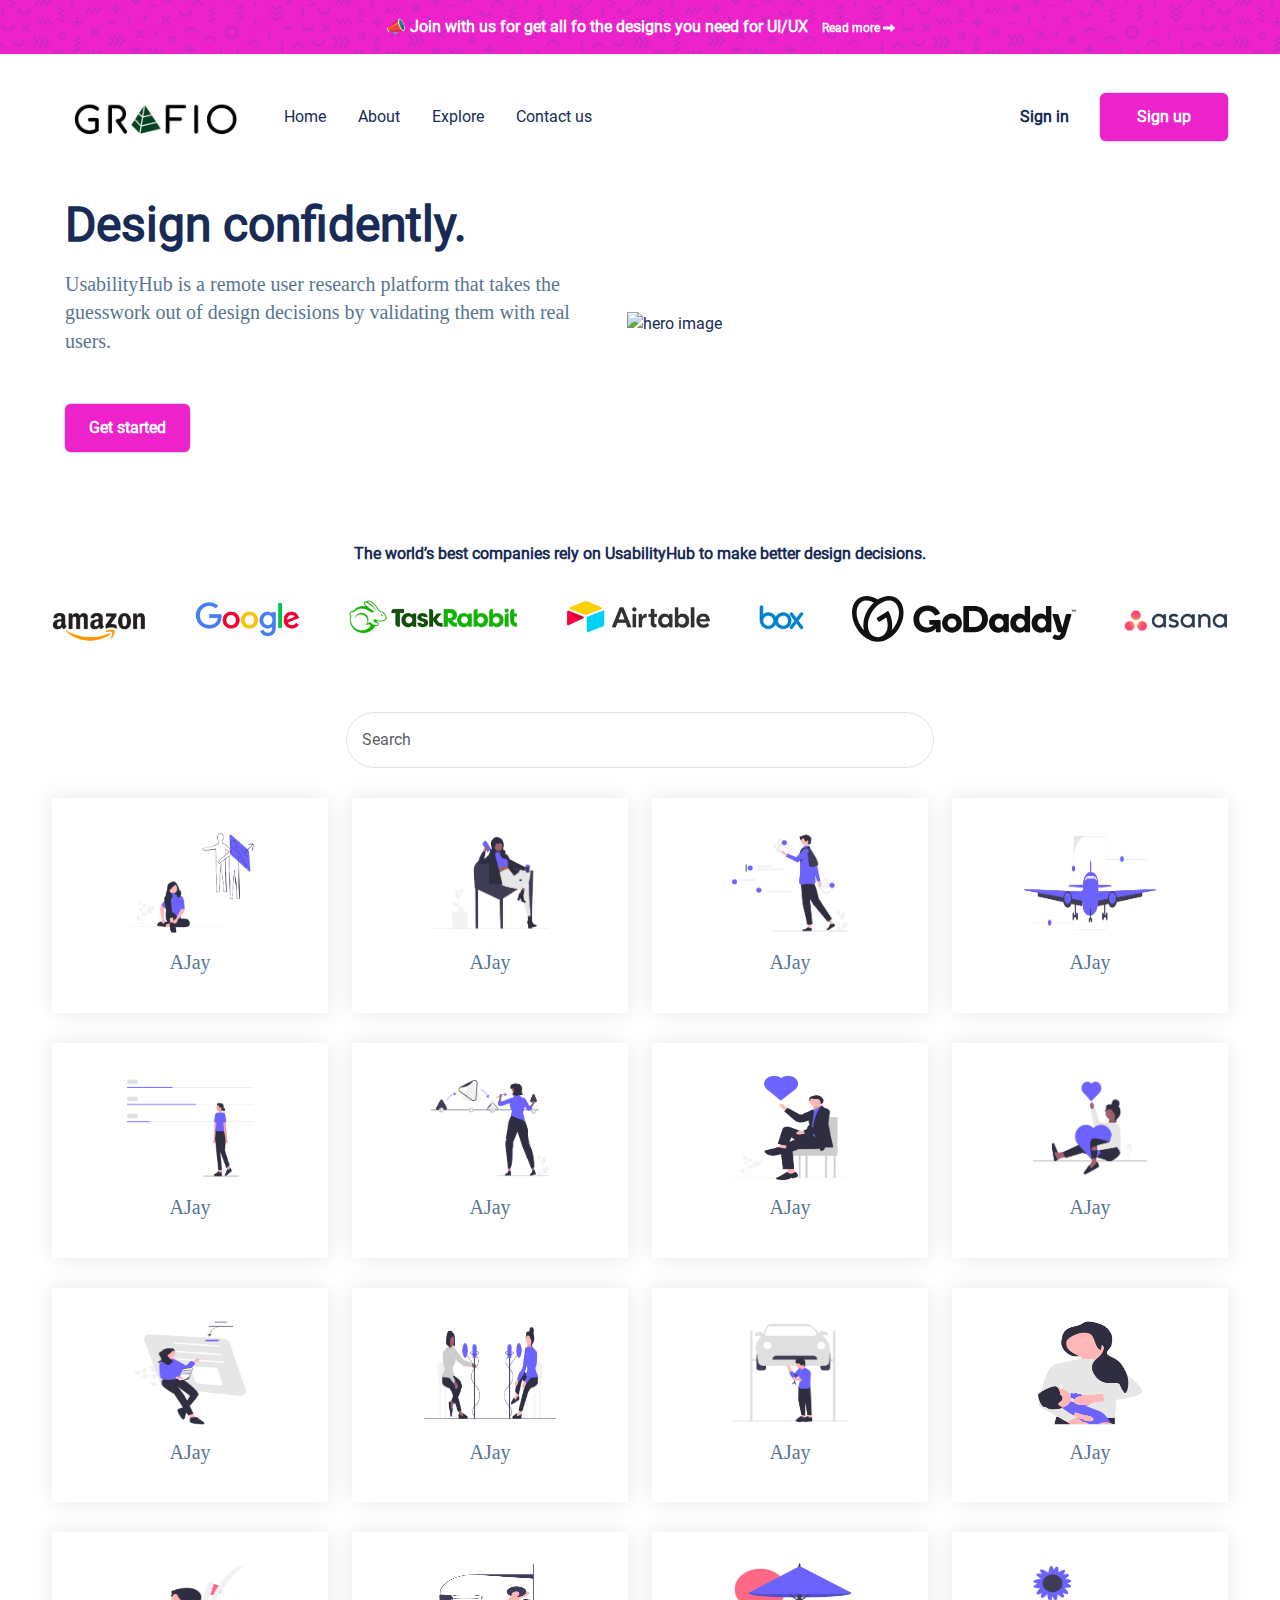
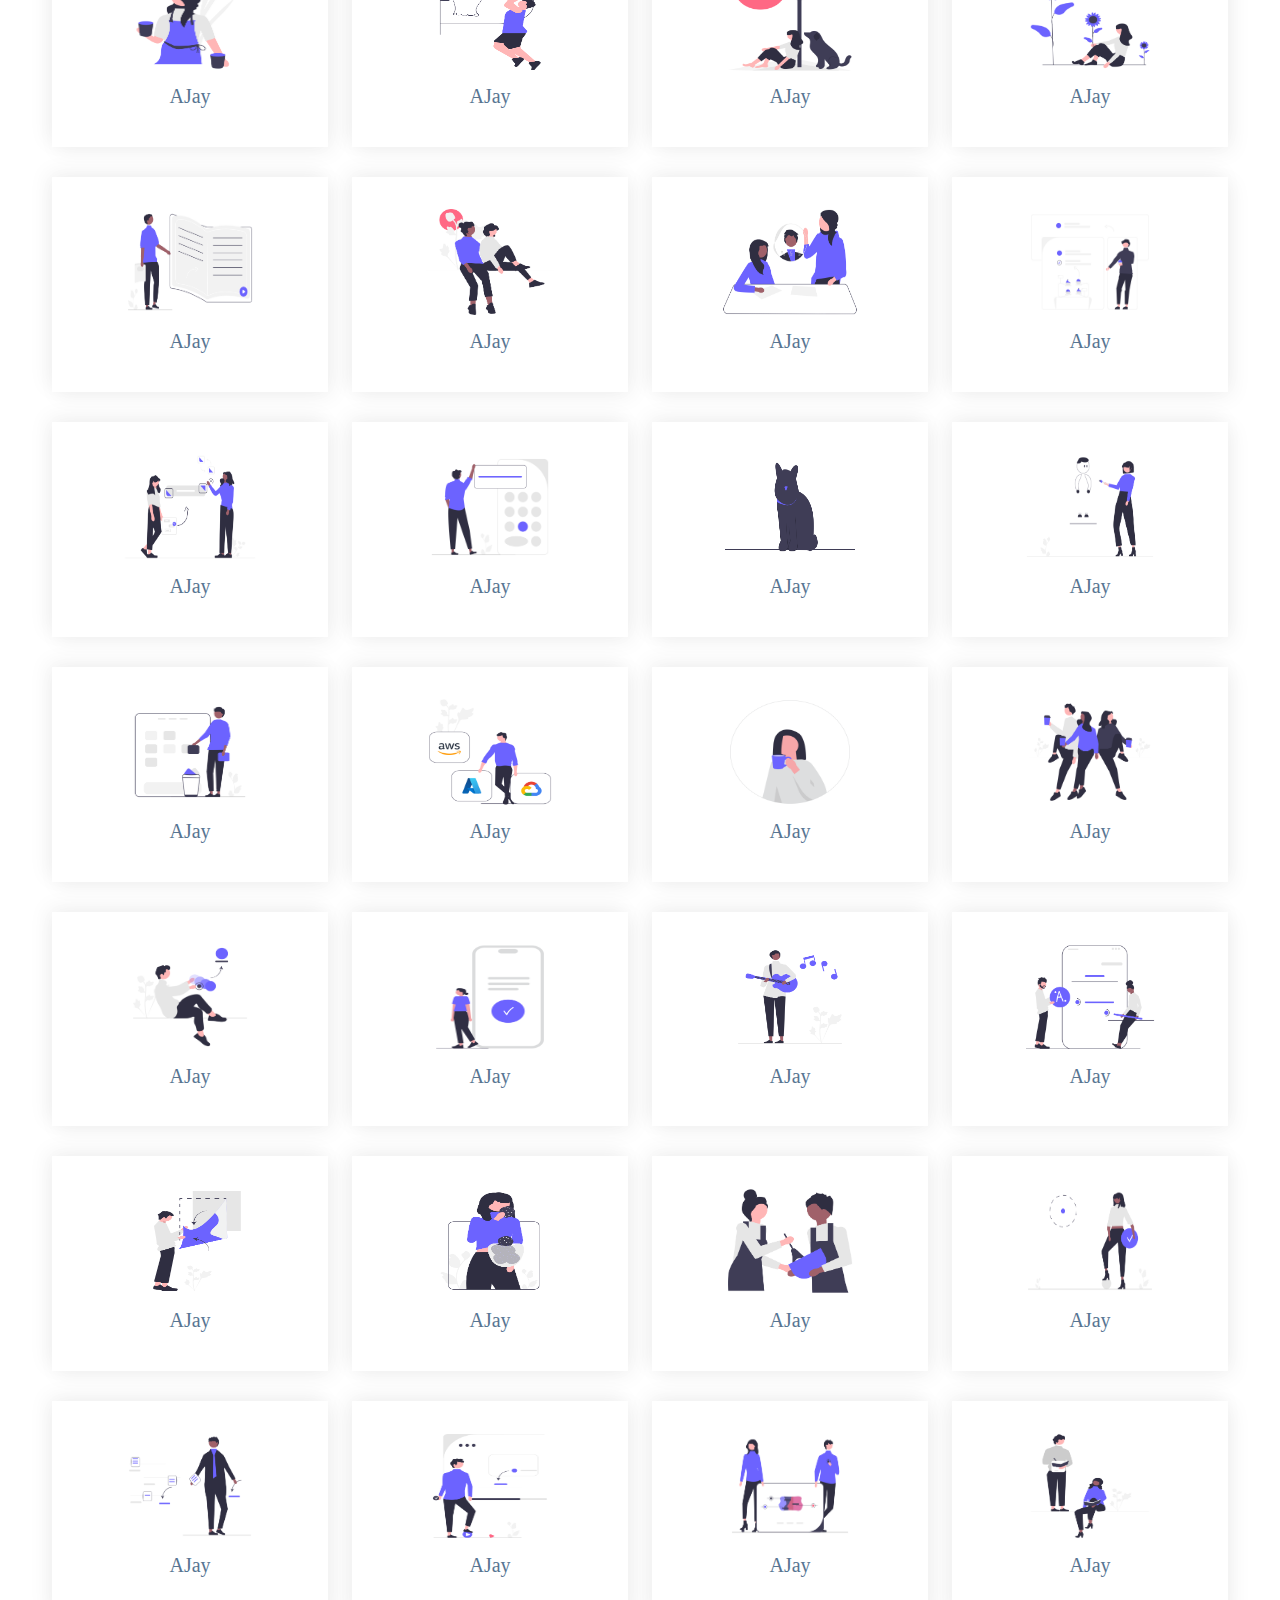
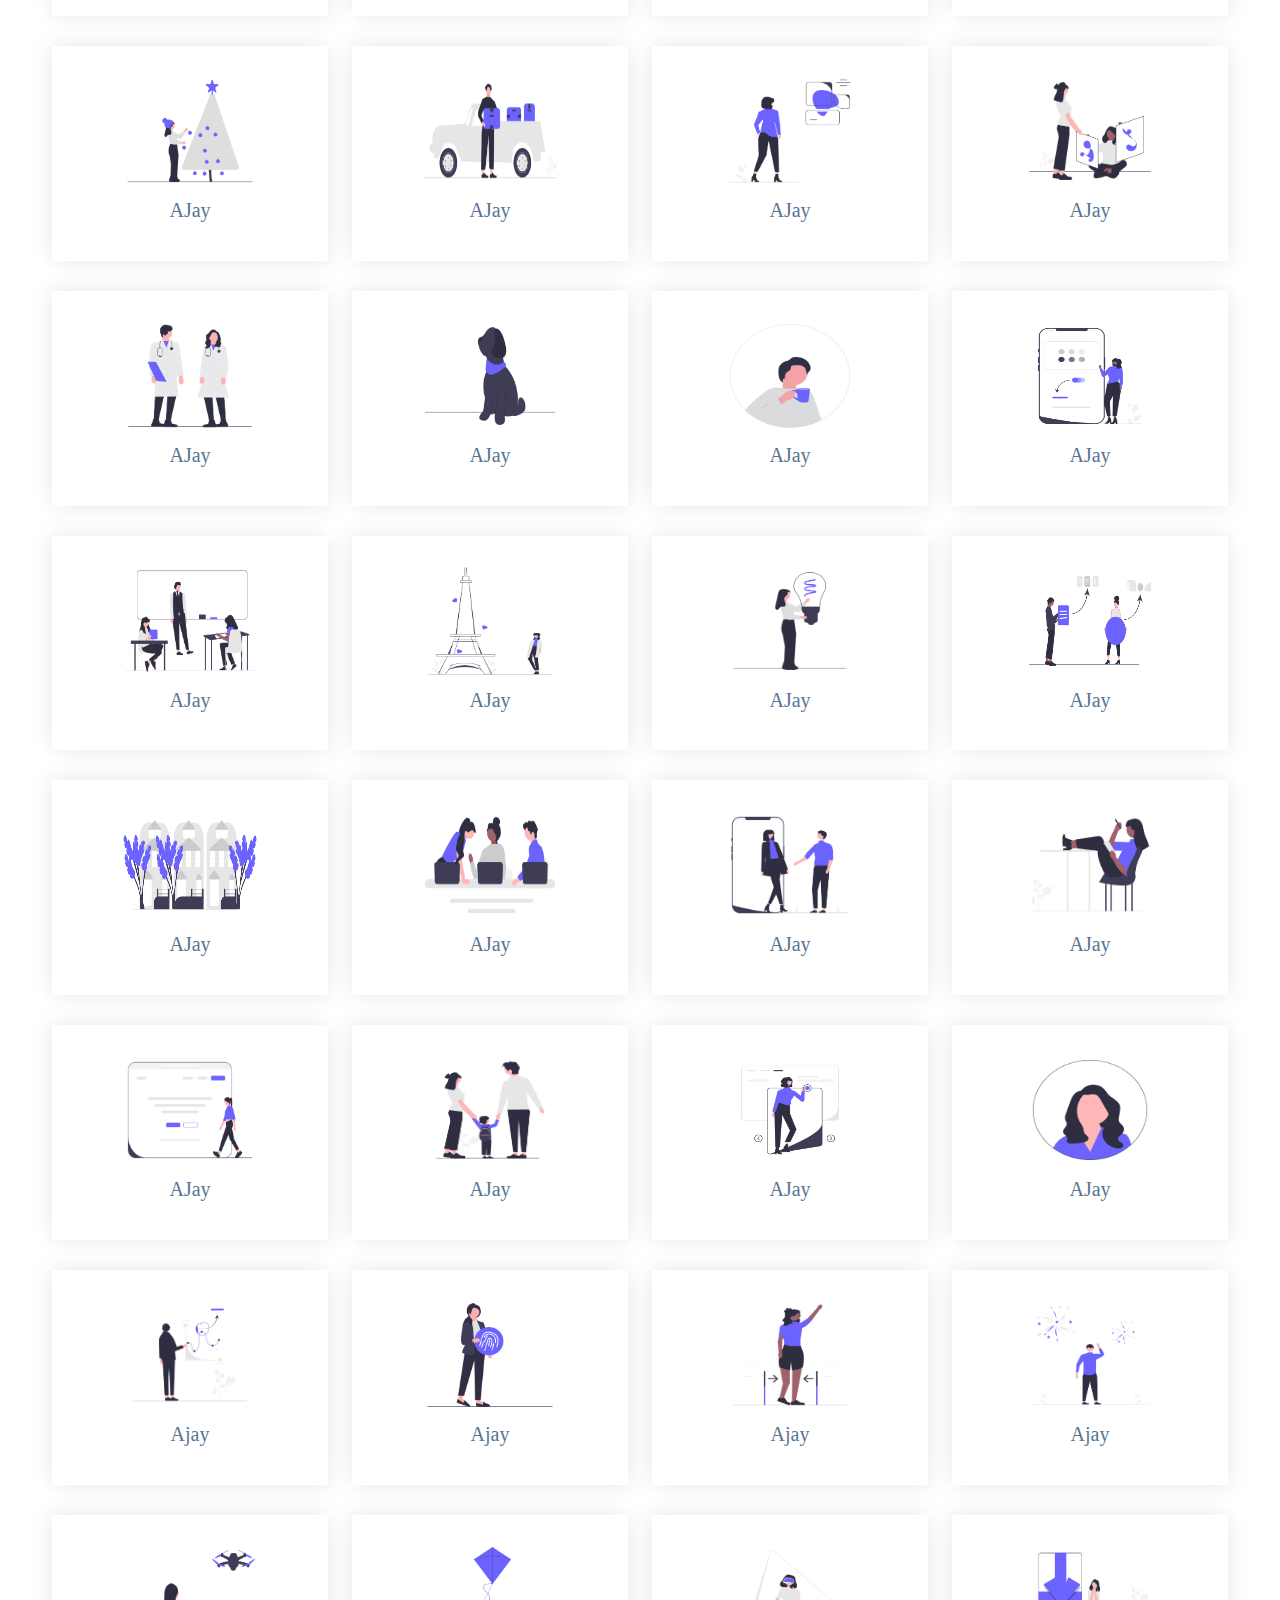
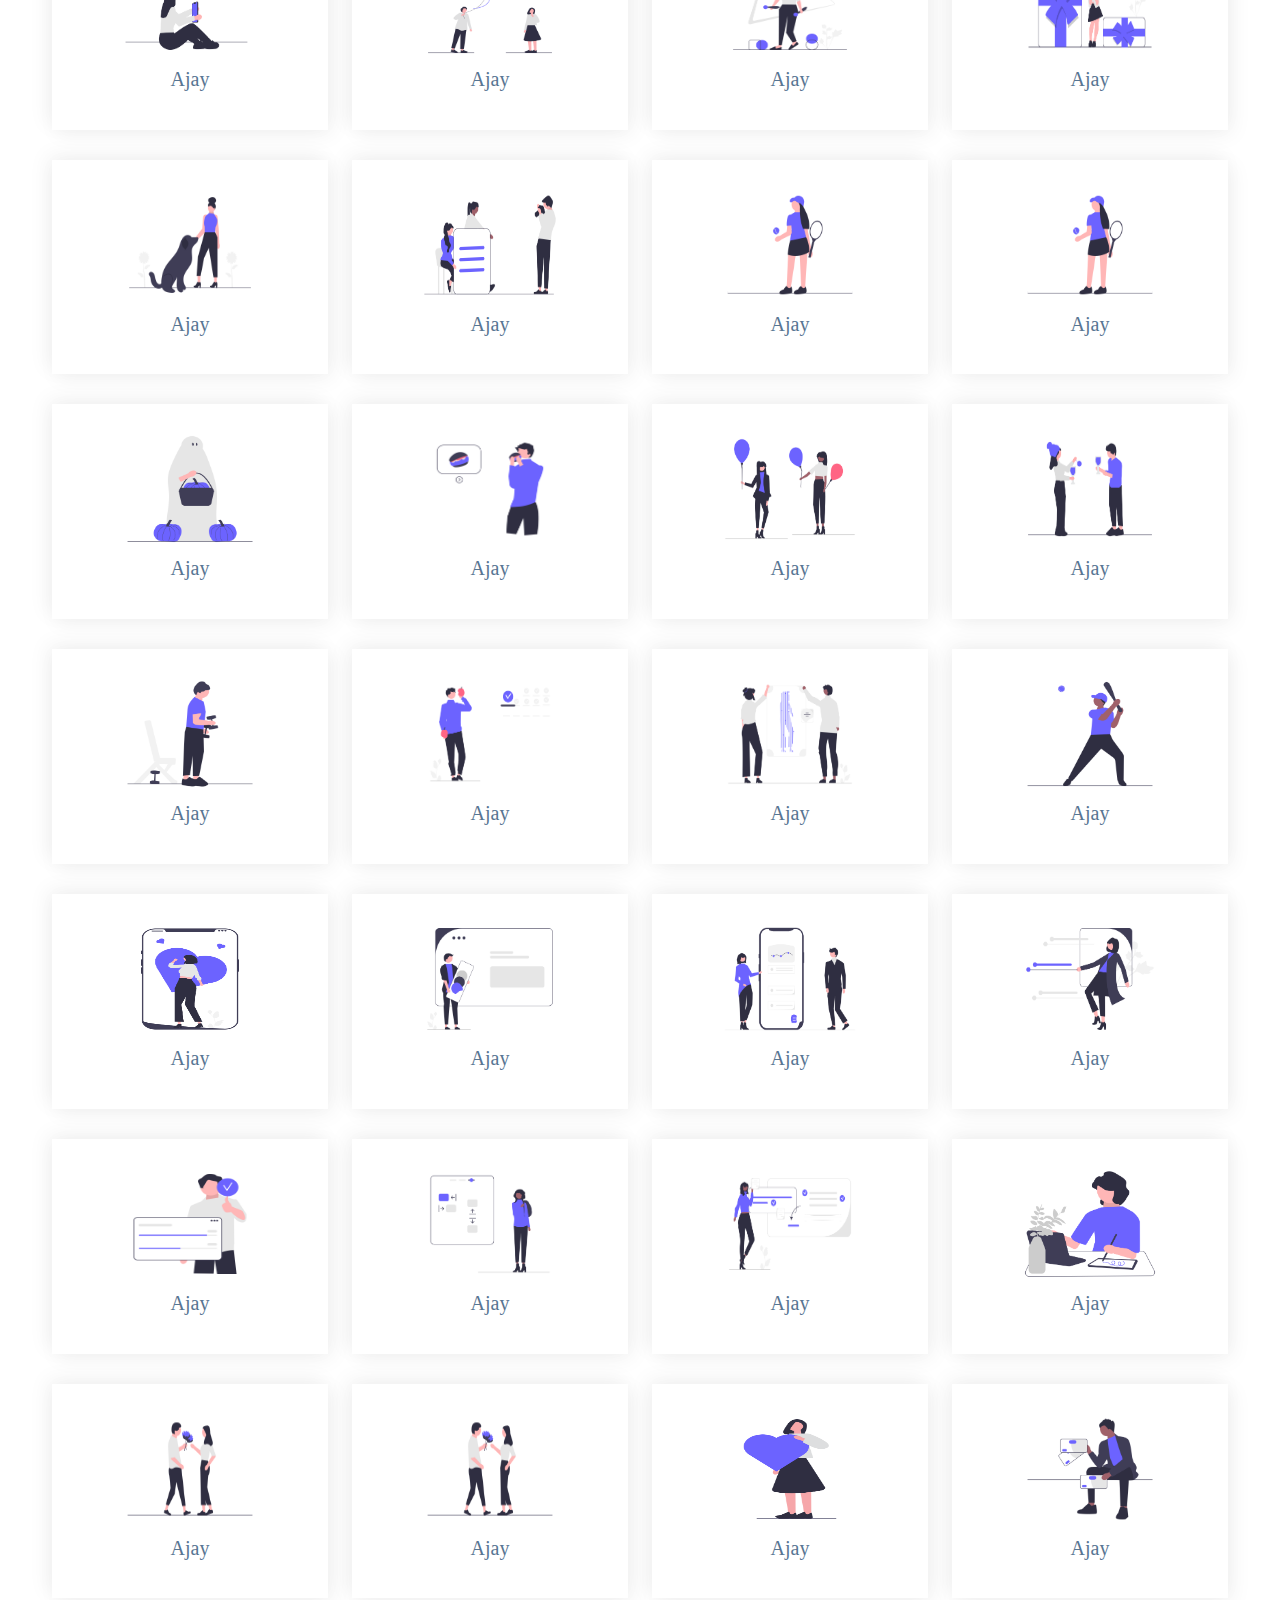
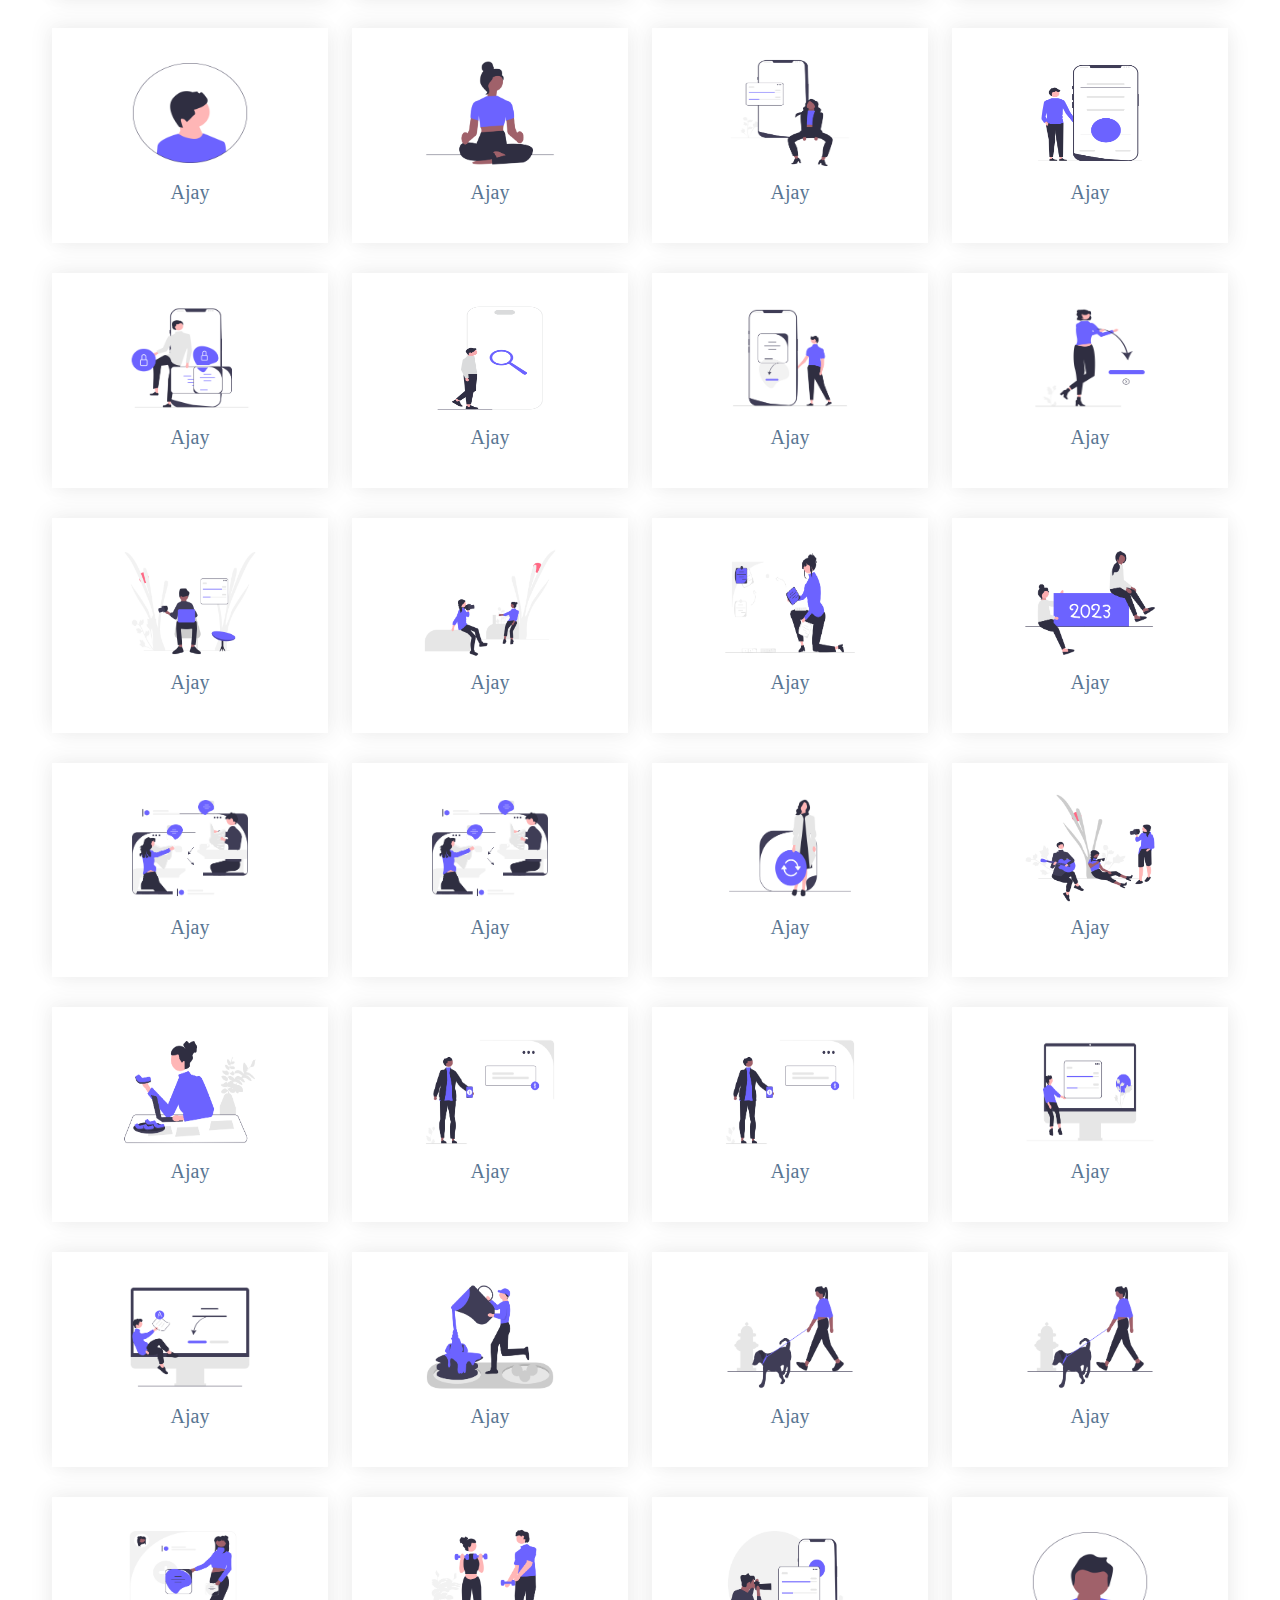
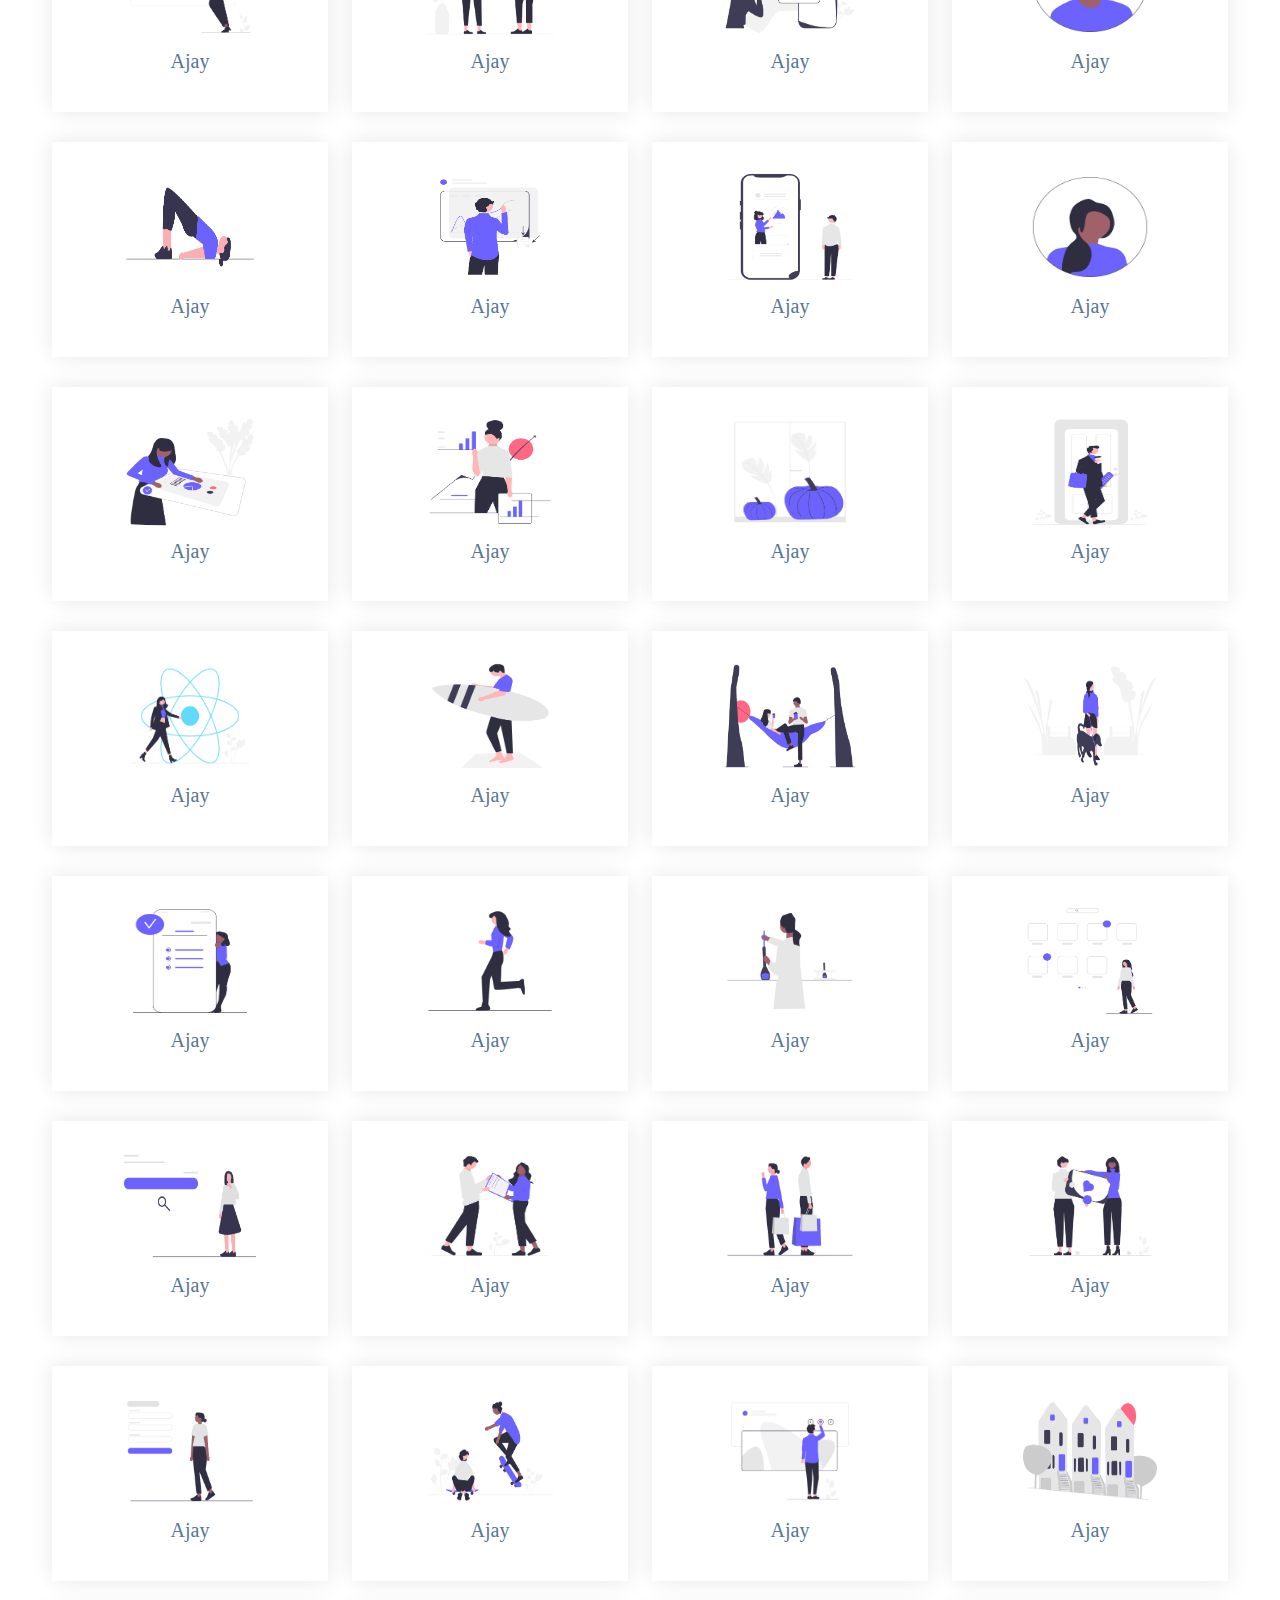
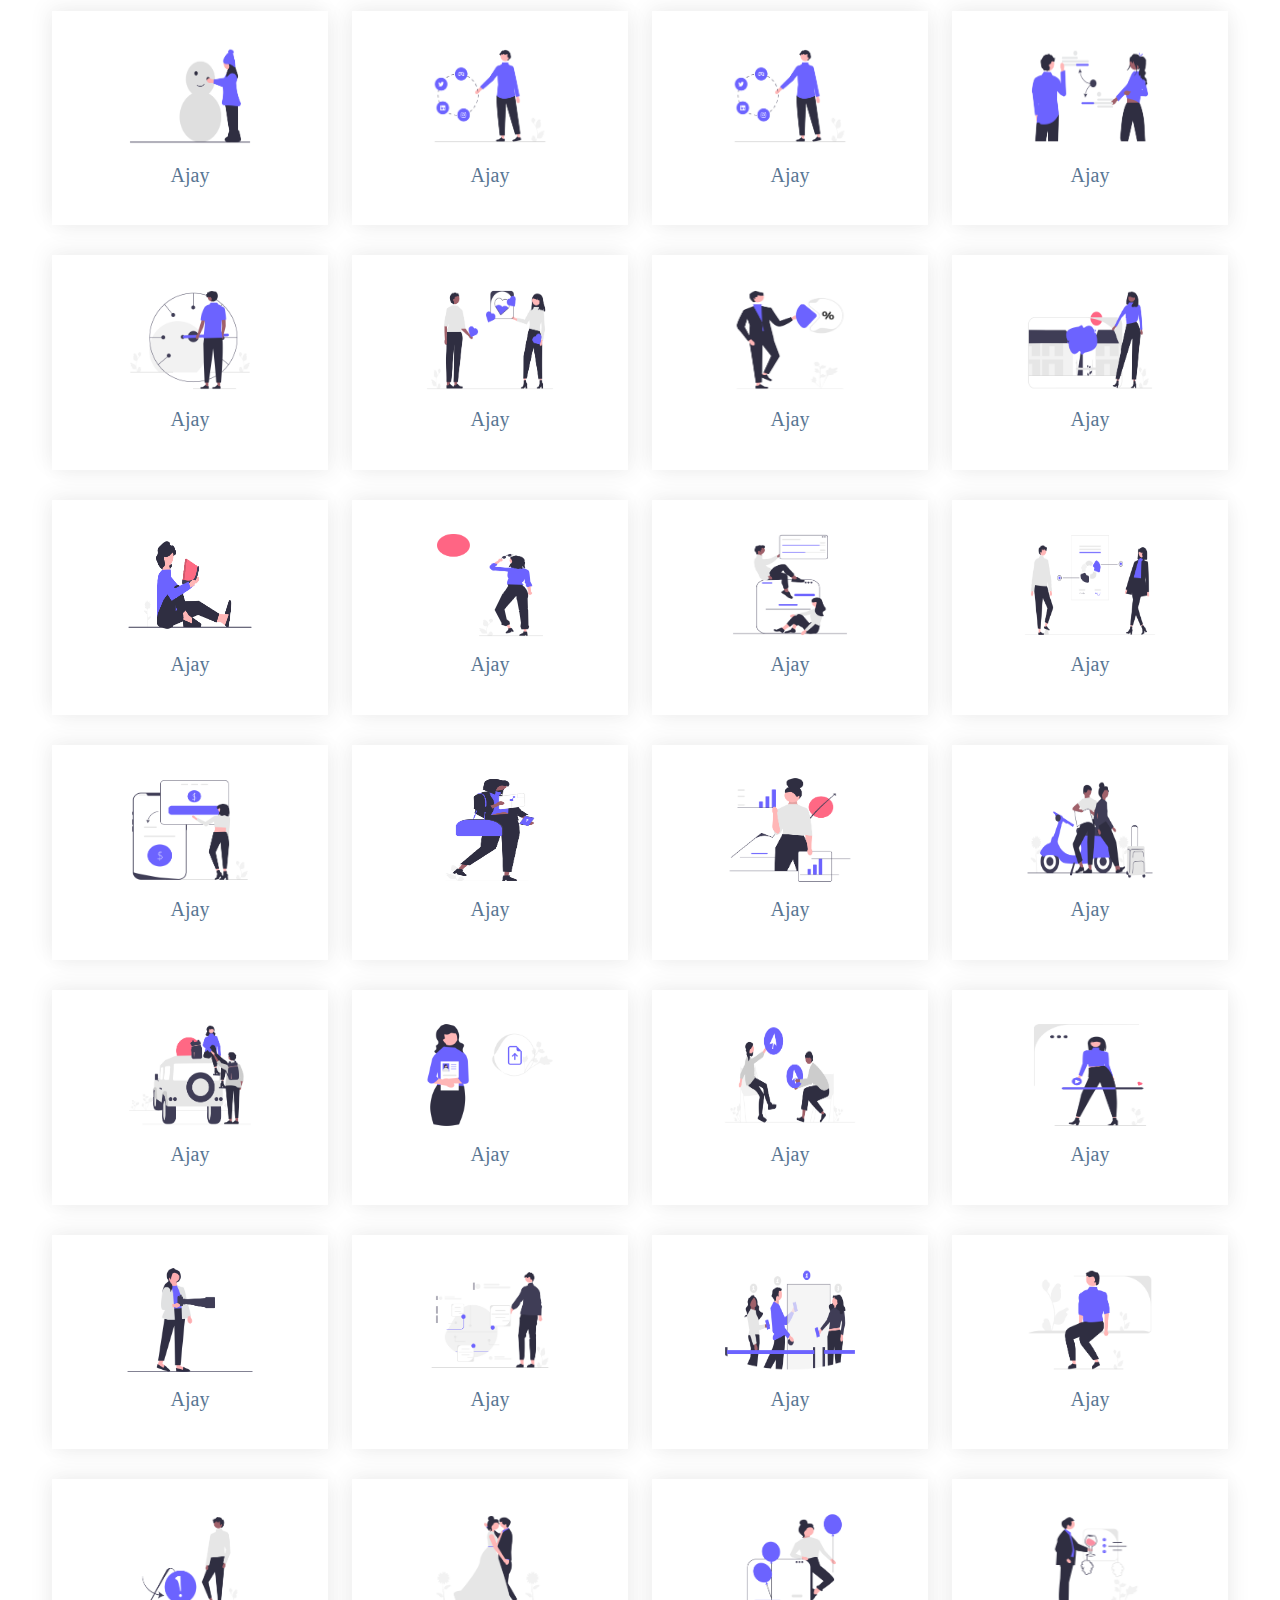
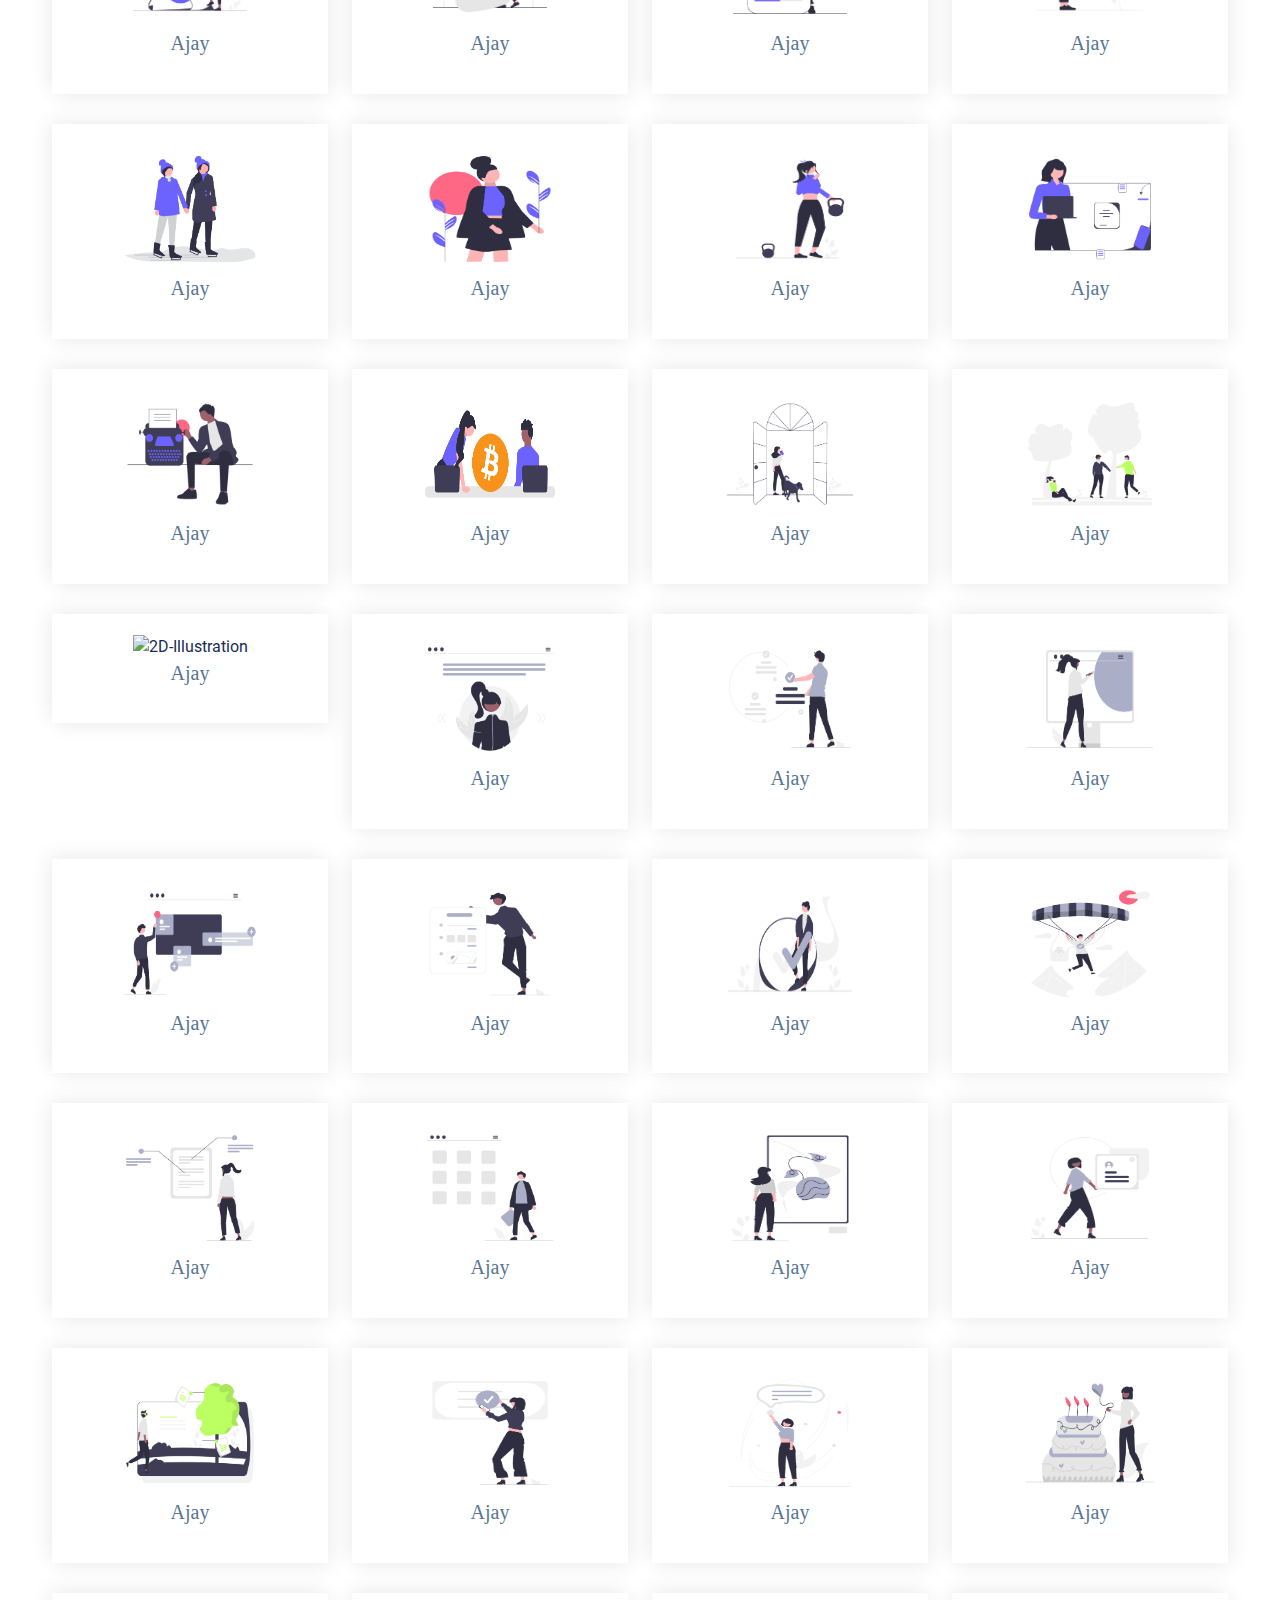
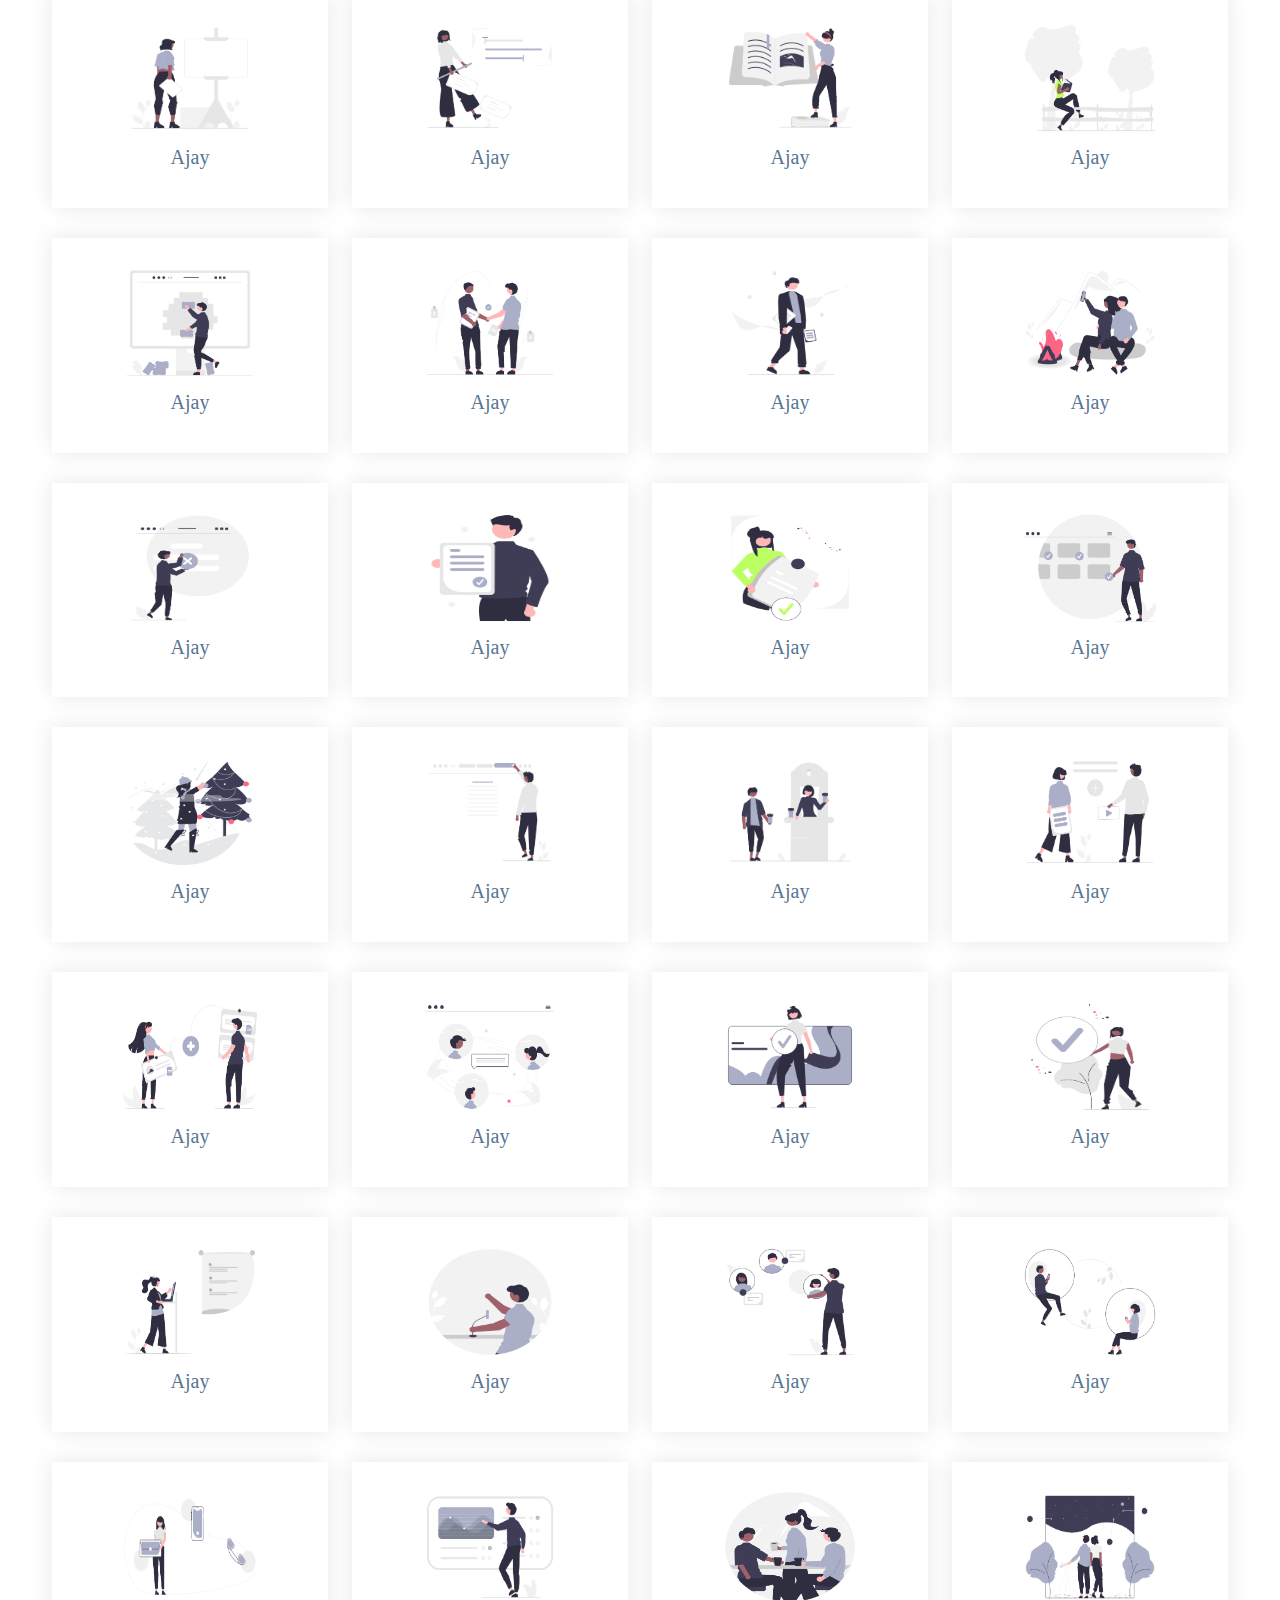
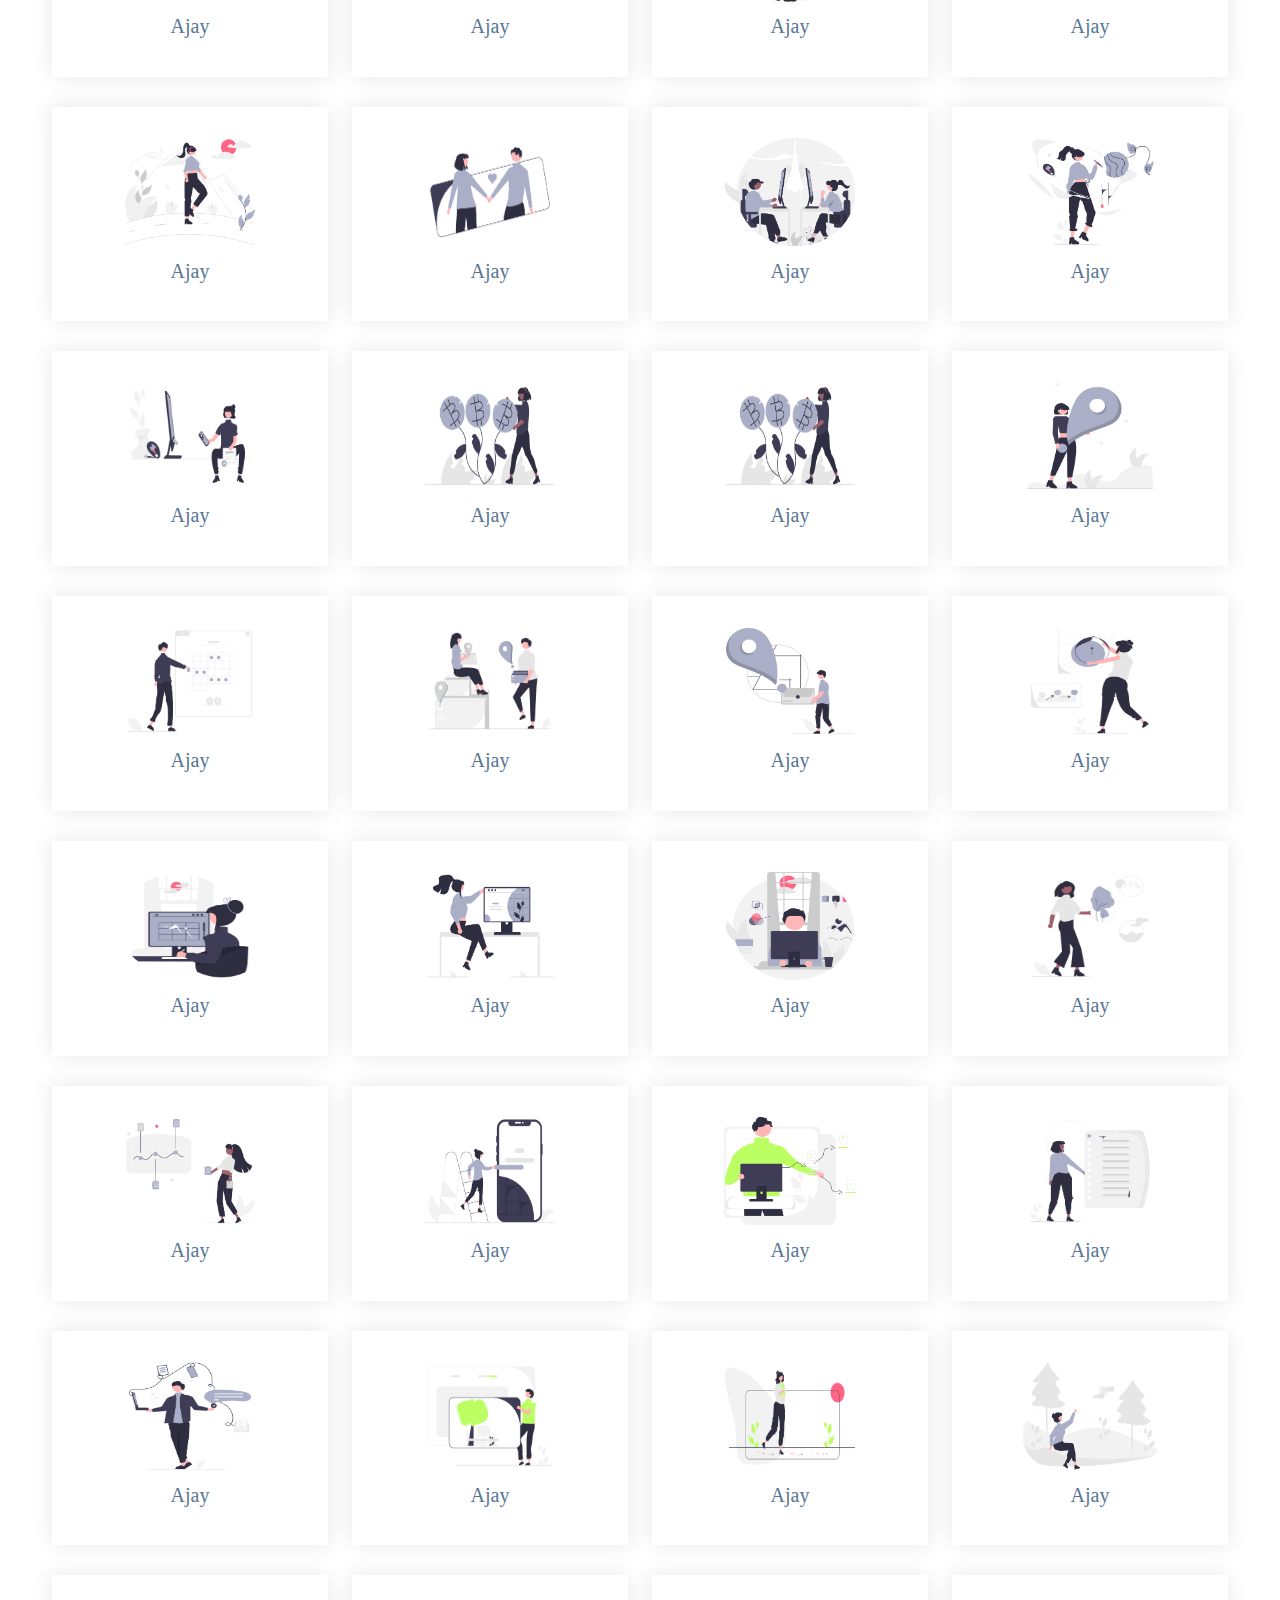
==== index.html @ aec98811 "first commit" ====
<!DOCTYPE html>
<html lang="en">

<head>
    <meta charset="UTF-8">
    <meta http-equiv="X-UA-Compatible" content="IE=edge">
    <meta name="viewport" content="width=device-width, initial-scale=1.0">

    <link rel="icon" href="./images/logoo-icon.png">
    <title>2D Illustrator | Images</title>

    <link rel="stylesheet" href="./css/all.min.css" />
    <link rel="stylesheet" href="./css/font.css" />
    <link rel="stylesheet" href="./css/bootstrap.min.css" />
    <link rel="stylesheet" href="./css/style.css" />
</head>

<body>
    <!-- ========== top banner section ========== -->
    <div class="top-banner">
        <div class="container">
            <div class="banner-text small-bold-text"><a href="#">📣 Join with us for get all fo the designs you need for UI/UX
                    <span>Read more <i class="fa-solid fa-right-long"></i></span></a>
            </div>
        </div>
    </div>


    <!-- ========== nav logo-link section ========== -->
    <section>
        <nav class="navbar navbar-expand-xl">
            <div class="container main-nav">
                <div>
                    <a class="navbar-brand" href="#">
                        <img src="./images/logo.png" alt="company logo">
                    </a>
                </div>
                <button class="navbar-toggler" type="button" data-bs-toggle="collapse"
                    data-bs-target="#navbarSupportedContent" aria-controls="navbarSupportedContent"
                    aria-expanded="false" aria-label="Toggle navigation">
                    <span class="navbar-toggler-icon"></span>
                </button>

                <div class="collapse navbar-collapse heading-info">
                    <ul class="nav mb-2 mb-lg-0">
                        <li class="nav-item"><a href="index.html" class="nav-link hover-link">Home</a></li>
                        <li class="nav-item"><a href="#" class="nav-link hover-link">About</a></li>
                        <li class="nav-item"><a href="explore.html" class="nav-link hover-link">Explore</a></li>
                        <li class="nav-item"><a href="#" class="nav-link hover-link">Contact us</a></li>
                    </ul>
                    <div class="search-icon">
                        <a href="#" class="inf hover-link secondary-butn" type="submit">Sign in</a>
                        <a href="#" class="inf hover-link primary-butn border border-0" type="submit">Sign up</a>
                    </div>
                </div>
            </div>
        </nav>
    </section>


    <!-- ========== main header section ========== -->
    <header>
        <div class="container header-section flex">
            <div class="header-left col-6">
                <h1>Design confidently.</h1>
                <p>UsabilityHub is a remote user research platform that takes the guesswork out of design decisions by
                    validating them with real users.</p>
                <a href="#" class="get-started-btn primary-butn">Get started</a>
            </div>
            <div class="header-right col-6">
                <img src="./images/hero1.gif" alt="hero image">
            </div>
        </div>
    </header>


    <!-- ========== companies section ========== -->
    <section class="companies-section">
        <div class="container">
            <div class="companies-header small-bold-text">The world’s best companies rely on UsabilityHub to make better
                design decisions.</div>
            <div class="logos flex">
                <img class="logo" src="./images/asset 3.png" alt="Image">
                <img class="logo" src="./images/asset 4.png" alt="Image">
                <img class="logo" src="./images/asset 5.png" alt="Image">
                <img class="logo" src="./images/asset 6.png" alt="Image">
                <img class="logo" src="./images/asset 7.png" alt="Image">
                <img class="logo" src="./images/asset 8.svg" alt="Image">
                <img class="logo" src="./images/asset 9.png" alt="Image">
            </div>
        </div>
    </section>


    <!-- ========== images section ========== -->
    <section class="images">
        <div class="container">
            <form class="d-flex srch-main">
                <div class="secondary-butn">
                    <input class="form-control me-2" type="search"
                            placeholder="Search" aria-label="Search"></div>
            </form>
            <div class="row">
                <div class="col-3"><div class="box"><img src="./images/all photo/1.png" alt="2D-Illustration" /><p>AJay</p></div></div>
                <div class="col-3"><div class="box"><img src="./images/all photo/2.png" alt="2D-Illustration" /><p>AJay</p></div></div>
                <div class="col-3"><div class="box"><img src="./images/all photo/3.png" alt="2D-Illustration" /><p>AJay</p></div></div>
                <div class="col-3"><div class="box"><img src="./images/all photo/4.png" alt="2D-Illustration" /><p>AJay</p></div></div>
                <div class="col-3"><div class="box"><img src="./images/all photo/5.png" alt="2D-Illustration" /><p>AJay</p></div></div>
                <div class="col-3"><div class="box"><img src="./images/all photo/6.png" alt="2D-Illustration" /><p>AJay</p></div></div>
                <div class="col-3"><div class="box"><img src="./images/all photo/7.png" alt="2D-Illustration" /><p>AJay</p></div></div>
                <div class="col-3"><div class="box"><img src="./images/all photo/8.png" alt="2D-Illustration" /><p>AJay</p></div></div>
                <div class="col-3"><div class="box"><img src="./images/all photo/9.png" alt="2D-Illustration" /><p>AJay</p></div></div>
                <div class="col-3"><div class="box"><img src="./images/all photo/10.png" alt="2D-Illustration" /><p>AJay</p></div></div>
                <div class="col-3"><div class="box"><img src="./images/all photo/11.png" alt="2D-Illustration" /><p>AJay</p></div></div>
                <div class="col-3"><div class="box"><img src="./images/all photo/12.png" alt="2D-Illustration" /><p>AJay</p></div></div>
                <div class="col-3"><div class="box"><img src="./images/all photo/13.png" alt="2D-Illustration" /><p>AJay</p></div></div>
                <div class="col-3"><div class="box"><img src="./images/all photo/14.png" alt="2D-Illustration" /><p>AJay</p></div></div>
                <div class="col-3"><div class="box"><img src="./images/all photo/15.png" alt="2D-Illustration" /><p>AJay</p></div></div>
                <div class="col-3"><div class="box"><img src="./images/all photo/16.png" alt="2D-Illustration" /><p>AJay</p></div></div>
                <div class="col-3"><div class="box"><img src="./images/all photo/17.png" alt="2D-Illustration" /><p>AJay</p></div></div>
                <div class="col-3"><div class="box"><img src="./images/all photo/18.png" alt="2D-Illustration" /><p>AJay</p></div></div>
                <div class="col-3"><div class="box"><img src="./images/all photo/19.png" alt="2D-Illustration" /><p>AJay</p></div></div>
                <div class="col-3"><div class="box"><img src="./images/all photo/20.png" alt="2D-Illustration" /><p>AJay</p></div></div>
                <div class="col-3"><div class="box"><img src="./images/all photo/21.png" alt="2D-Illustration" /><p>AJay</p></div></div>
                <div class="col-3"><div class="box"><img src="./images/all photo/22.png" alt="2D-Illustration" /><p>AJay</p></div></div>
                <div class="col-3"><div class="box"><img src="./images/all photo/23.png" alt="2D-Illustration" /><p>AJay</p></div></div>
                <div class="col-3"><div class="box"><img src="./images/all photo/24.png" alt="2D-Illustration" /><p>AJay</p></div></div>
                <div class="col-3"><div class="box"><img src="./images/all photo/25.png" alt="2D-Illustration" /><p>AJay</p></div></div>
                <div class="col-3"><div class="box"><img src="./images/all photo/26.png" alt="2D-Illustration" /><p>AJay</p></div></div>
                <div class="col-3"><div class="box"><img src="./images/all photo/27.png" alt="2D-Illustration" /><p>AJay</p></div></div>
                <div class="col-3"><div class="box"><img src="./images/all photo/28.png" alt="2D-Illustration" /><p>AJay</p></div></div>
                <div class="col-3"><div class="box"><img src="./images/all photo/29.png" alt="2D-Illustration" /><p>AJay</p></div></div>
                <div class="col-3"><div class="box"><img src="./images/all photo/30.png" alt="2D-Illustration" /><p>AJay</p></div></div>
                <div class="col-3"><div class="box"><img src="./images/all photo/31.png" alt="2D-Illustration" /><p>AJay</p></div></div>
                <div class="col-3"><div class="box"><img src="./images/all photo/32.png" alt="2D-Illustration" /><p>AJay</p></div></div>
                <div class="col-3"><div class="box"><img src="./images/all photo/33.png" alt="2D-Illustration" /><p>AJay</p></div></div>
                <div class="col-3"><div class="box"><img src="./images/all photo/34.png" alt="2D-Illustration" /><p>AJay</p></div></div>
                <div class="col-3"><div class="box"><img src="./images/all photo/35.png" alt="2D-Illustration" /><p>AJay</p></div></div>
                <div class="col-3"><div class="box"><img src="./images/all photo/36.png" alt="2D-Illustration" /><p>AJay</p></div></div>
                <div class="col-3"><div class="box"><img src="./images/all photo/37.png" alt="2D-Illustration" /><p>AJay</p></div></div>
                <div class="col-3"><div class="box"><img src="./images/all photo/38.png" alt="2D-Illustration" /><p>AJay</p></div></div>
                <div class="col-3"><div class="box"><img src="./images/all photo/39.png" alt="2D-Illustration" /><p>AJay</p></div></div>
                <div class="col-3"><div class="box"><img src="./images/all photo/40.png" alt="2D-Illustration" /><p>AJay</p></div></div>
                <div class="col-3"><div class="box"><img src="./images/all photo/41.png" alt="2D-Illustration" /><p>AJay</p></div></div>
                <div class="col-3"><div class="box"><img src="./images/all photo/42.png" alt="2D-Illustration" /><p>AJay</p></div></div>
                <div class="col-3"><div class="box"><img src="./images/all photo/43.png" alt="2D-Illustration" /><p>AJay</p></div></div>
                <div class="col-3"><div class="box"><img src="./images/all photo/44.png" alt="2D-Illustration" /><p>AJay</p></div></div>
                <div class="col-3"><div class="box"><img src="./images/all photo/45.png" alt="2D-Illustration" /><p>AJay</p></div></div>
                <div class="col-3"><div class="box"><img src="./images/all photo/46.png" alt="2D-Illustration" /><p>AJay</p></div></div>
                <div class="col-3"><div class="box"><img src="./images/all photo/47.png" alt="2D-Illustration" /><p>AJay</p></div></div>
                <div class="col-3"><div class="box"><img src="./images/all photo/48.png" alt="2D-Illustration" /><p>AJay</p></div></div>
                <div class="col-3"><div class="box"><img src="./images/all photo/49.png" alt="2D-Illustration" /><p>AJay</p></div></div>
                <div class="col-3"><div class="box"><img src="./images/all photo/50.png" alt="2D-Illustration" /><p>AJay</p></div></div>
                <div class="col-3"><div class="box"><img src="./images/all photo/51.png" alt="2D-Illustration" /><p>AJay</p></div></div>
                <div class="col-3"><div class="box"><img src="./images/all photo/52.png" alt="2D-Illustration" /><p>AJay</p></div></div>
                <div class="col-3"><div class="box"><img src="./images/all photo/53.png" alt="2D-Illustration" /><p>AJay</p></div></div>
                <div class="col-3"><div class="box"><img src="./images/all photo/54.png" alt="2D-Illustration" /><p>AJay</p></div></div>
                <div class="col-3"><div class="box"><img src="./images/all photo/55.png" alt="2D-Illustration" /><p>AJay</p></div></div>
                <div class="col-3"><div class="box"><img src="./images/all photo/56.png" alt="2D-Illustration" /><p>AJay</p></div></div>
                <div class="col-3"><div class="box"><img src="./images/all photo/57.png" alt="2D-Illustration" /><p>AJay</p></div></div>
                <div class="col-3"><div class="box"><img src="./images/all photo/58.png" alt="2D-Illustration" /><p>AJay</p></div></div>
                <div class="col-3"><div class="box"><img src="./images/all photo/59.png" alt="2D-Illustration" /><p>AJay</p></div></div>
                <div class="col-3"><div class="box"><img src="./images/all photo/60.png" alt="2D-Illustration" /><p>AJay</p></div></div>
                <div class="col-3"><div class="box"><img src="./images/all photo/61.png" alt="2D-Illustration" /><p>Ajay</p></div></div>
                <div class="col-3"><div class="box"><img src="./images/all photo/62.png" alt="2D-Illustration" /><p>Ajay</p></div></div>
                <div class="col-3"><div class="box"><img src="./images/all photo/63.png" alt="2D-Illustration" /><p>Ajay</p></div></div>
                <div class="col-3"><div class="box"><img src="./images/all photo/64.png" alt="2D-Illustration" /><p>Ajay</p></div></div>
                <div class="col-3"><div class="box"><img src="./images/all photo/65.png" alt="2D-Illustration" /><p>Ajay</p></div></div>
                <div class="col-3"><div class="box"><img src="./images/all photo/66.png" alt="2D-Illustration" /><p>Ajay</p></div></div>
                <div class="col-3"><div class="box"><img src="./images/all photo/67.png" alt="2D-Illustration" /><p>Ajay</p></div></div>
                <div class="col-3"><div class="box"><img src="./images/all photo/68.png" alt="2D-Illustration" /><p>Ajay</p></div></div>
                <div class="col-3"><div class="box"><img src="./images/all photo/69.png" alt="2D-Illustration" /><p>Ajay</p></div></div>
                <div class="col-3"><div class="box"><img src="./images/all photo/70.png" alt="2D-Illustration" /><p>Ajay</p></div></div>
                <div class="col-3"><div class="box"><img src="./images/all photo/71.png" alt="2D-Illustration" /><p>Ajay</p></div></div>
                <div class="col-3"><div class="box"><img src="./images/all photo/72.png" alt="2D-Illustration" /><p>Ajay</p></div></div>
                <div class="col-3"><div class="box"><img src="./images/all photo/73.png" alt="2D-Illustration" /><p>Ajay</p></div></div>
                <div class="col-3"><div class="box"><img src="./images/all photo/74.png" alt="2D-Illustration" /><p>Ajay</p></div></div>
                <div class="col-3"><div class="box"><img src="./images/all photo/75.png" alt="2D-Illustration" /><p>Ajay</p></div></div>
                <div class="col-3"><div class="box"><img src="./images/all photo/76.png" alt="2D-Illustration" /><p>Ajay</p></div></div>
                <div class="col-3"><div class="box"><img src="./images/all photo/77.png" alt="2D-Illustration" /><p>Ajay</p></div></div>
                <div class="col-3"><div class="box"><img src="./images/all photo/78.png" alt="2D-Illustration" /><p>Ajay</p></div></div>
                <div class="col-3"><div class="box"><img src="./images/all photo/79.png" alt="2D-Illustration" /><p>Ajay</p></div></div>
                <div class="col-3"><div class="box"><img src="./images/all photo/80.png" alt="2D-Illustration" /><p>Ajay</p></div></div>
                <div class="col-3"><div class="box"><img src="./images/all photo/81.png" alt="2D-Illustration" /><p>Ajay</p></div></div>
                <div class="col-3"><div class="box"><img src="./images/all photo/83.png" alt="2D-Illustration" /><p>Ajay</p></div></div>
                <div class="col-3"><div class="box"><img src="./images/all photo/84.png" alt="2D-Illustration" /><p>Ajay</p></div></div>
                <div class="col-3"><div class="box"><img src="./images/all photo/85.png" alt="2D-Illustration" /><p>Ajay</p></div></div>
                <div class="col-3"><div class="box"><img src="./images/all photo/86.png" alt="2D-Illustration" /><p>Ajay</p></div></div>
                <div class="col-3"><div class="box"><img src="./images/all photo/87.png" alt="2D-Illustration" /><p>Ajay</p></div></div>
                <div class="col-3"><div class="box"><img src="./images/all photo/89.png" alt="2D-Illustration" /><p>Ajay</p></div></div>
                <div class="col-3"><div class="box"><img src="./images/all photo/90.png" alt="2D-Illustration" /><p>Ajay</p></div></div>
                <div class="col-3"><div class="box"><img src="./images/all photo/91.png" alt="2D-Illustration" /><p>Ajay</p></div></div>
                <div class="col-3"><div class="box"><img src="./images/all photo/92.png" alt="2D-Illustration" /><p>Ajay</p></div></div>
                <div class="col-3"><div class="box"><img src="./images/all photo/93.png" alt="2D-Illustration" /><p>Ajay</p></div></div>
                <div class="col-3"><div class="box"><img src="./images/all photo/94.png" alt="2D-Illustration" /><p>Ajay</p></div></div>
                <div class="col-3"><div class="box"><img src="./images/all photo/95.png" alt="2D-Illustration" /><p>Ajay</p></div></div>
                <div class="col-3"><div class="box"><img src="./images/all photo/96.png" alt="2D-Illustration" /><p>Ajay</p></div></div>
                <div class="col-3"><div class="box"><img src="./images/all photo/97.png" alt="2D-Illustration" /><p>Ajay</p></div></div>
                <div class="col-3"><div class="box"><img src="./images/all photo/98.png" alt="2D-Illustration" /><p>Ajay</p></div></div>
                <div class="col-3"><div class="box"><img src="./images/all photo/99.png" alt="2D-Illustration" /><p>Ajay</p></div></div>
                <div class="col-3"><div class="box"><img src="./images/all photo/100.png" alt="2D-Illustration" /><p>Ajay</p></div></div>
                <div class="col-3"><div class="box"><img src="./images/all photo/101.png" alt="2D-Illustration" /><p>Ajay</p></div></div>
                <div class="col-3"><div class="box"><img src="./images/all photo/102.png" alt="2D-Illustration" /><p>Ajay</p></div></div>
                <div class="col-3"><div class="box"><img src="./images/all photo/103.png" alt="2D-Illustration" /><p>Ajay</p></div></div>
                <div class="col-3"><div class="box"><img src="./images/all photo/104.png" alt="2D-Illustration" /><p>Ajay</p></div></div>
                <div class="col-3"><div class="box"><img src="./images/all photo/105.png" alt="2D-Illustration" /><p>Ajay</p></div></div>
                <div class="col-3"><div class="box"><img src="./images/all photo/106.png" alt="2D-Illustration" /><p>Ajay</p></div></div>
                <div class="col-3"><div class="box"><img src="./images/all photo/107.png" alt="2D-Illustration" /><p>Ajay</p></div></div>
                <div class="col-3"><div class="box"><img src="./images/all photo/108.png" alt="2D-Illustration" /><p>Ajay</p></div></div>
                <div class="col-3"><div class="box"><img src="./images/all photo/109.png" alt="2D-Illustration" /><p>Ajay</p></div></div>
                <div class="col-3"><div class="box"><img src="./images/all photo/110.png" alt="2D-Illustration" /><p>Ajay</p></div></div>
                <div class="col-3"><div class="box"><img src="./images/all photo/111.png" alt="2D-Illustration" /><p>Ajay</p></div></div>
                <div class="col-3"><div class="box"><img src="./images/all photo/112.png" alt="2D-Illustration" /><p>Ajay</p></div></div>
                <div class="col-3"><div class="box"><img src="./images/all photo/113.png" alt="2D-Illustration" /><p>Ajay</p></div></div>
                <div class="col-3"><div class="box"><img src="./images/all photo/114.png" alt="2D-Illustration" /><p>Ajay</p></div></div>
                <div class="col-3"><div class="box"><img src="./images/all photo/115.png" alt="2D-Illustration" /><p>Ajay</p></div></div>
                <div class="col-3"><div class="box"><img src="./images/all photo/116.png" alt="2D-Illustration" /><p>Ajay</p></div></div>
                <div class="col-3"><div class="box"><img src="./images/all photo/117.png" alt="2D-Illustration" /><p>Ajay</p></div></div>
                <div class="col-3"><div class="box"><img src="./images/all photo/117.png" alt="2D-Illustration" /><p>Ajay</p></div></div>
                <div class="col-3"><div class="box"><img src="./images/all photo/118.png" alt="2D-Illustration" /><p>Ajay</p></div></div>
                <div class="col-3"><div class="box"><img src="./images/all photo/119.png" alt="2D-Illustration" /><p>Ajay</p></div></div>
                <div class="col-3"><div class="box"><img src="./images/all photo/120.png" alt="2D-Illustration" /><p>Ajay</p></div></div>
                <div class="col-3"><div class="box"><img src="./images/all photo/121.png" alt="2D-Illustration" /><p>Ajay</p></div></div>
                <div class="col-3"><div class="box"><img src="./images/all photo/122.png" alt="2D-Illustration" /><p>Ajay</p></div></div>
                <div class="col-3"><div class="box"><img src="./images/all photo/123.png" alt="2D-Illustration" /><p>Ajay</p></div></div>
                <div class="col-3"><div class="box"><img src="./images/all photo/124.png" alt="2D-Illustration" /><p>Ajay</p></div></div>
                <div class="col-3"><div class="box"><img src="./images/all photo/125.png" alt="2D-Illustration" /><p>Ajay</p></div></div>
                <div class="col-3"><div class="box"><img src="./images/all photo/126.png" alt="2D-Illustration" /><p>Ajay</p></div></div>
                <div class="col-3"><div class="box"><img src="./images/all photo/127.png" alt="2D-Illustration" /><p>Ajay</p></div></div>
                <div class="col-3"><div class="box"><img src="./images/all photo/128.png" alt="2D-Illustration" /><p>Ajay</p></div></div>
                <div class="col-3"><div class="box"><img src="./images/all photo/129.png" alt="2D-Illustration" /><p>Ajay</p></div></div>
                <div class="col-3"><div class="box"><img src="./images/all photo/130.png" alt="2D-Illustration" /><p>Ajay</p></div></div>
                <div class="col-3"><div class="box"><img src="./images/all photo/131.png" alt="2D-Illustration" /><p>Ajay</p></div></div>
                <div class="col-3"><div class="box"><img src="./images/all photo/132.png" alt="2D-Illustration" /><p>Ajay</p></div></div>
                <div class="col-3"><div class="box"><img src="./images/all photo/133.png" alt="2D-Illustration" /><p>Ajay</p></div></div>
                <div class="col-3"><div class="box"><img src="./images/all photo/134.png" alt="2D-Illustration" /><p>Ajay</p></div></div>
                <div class="col-3"><div class="box"><img src="./images/all photo/135.png" alt="2D-Illustration" /><p>Ajay</p></div></div>
                <div class="col-3"><div class="box"><img src="./images/all photo/136.png" alt="2D-Illustration" /><p>Ajay</p></div></div>
                <div class="col-3"><div class="box"><img src="./images/all photo/137.png" alt="2D-Illustration" /><p>Ajay</p></div></div>
                <div class="col-3"><div class="box"><img src="./images/all photo/138.png" alt="2D-Illustration" /><p>Ajay</p></div></div>
                <div class="col-3"><div class="box"><img src="./images/all photo/139.png" alt="2D-Illustration" /><p>Ajay</p></div></div>
                <div class="col-3"><div class="box"><img src="./images/all photo/140.png" alt="2D-Illustration" /><p>Ajay</p></div></div>
                <div class="col-3"><div class="box"><img src="./images/all photo/141.png" alt="2D-Illustration" /><p>Ajay</p></div></div>
                <div class="col-3"><div class="box"><img src="./images/all photo/142.png" alt="2D-Illustration" /><p>Ajay</p></div></div>
                <div class="col-3"><div class="box"><img src="./images/all photo/143.png" alt="2D-Illustration" /><p>Ajay</p></div></div>
                <div class="col-3"><div class="box"><img src="./images/all photo/144.png" alt="2D-Illustration" /><p>Ajay</p></div></div>
                <div class="col-3"><div class="box"><img src="./images/all photo/145.png" alt="2D-Illustration" /><p>Ajay</p></div></div>
                <div class="col-3"><div class="box"><img src="./images/all photo/146.png" alt="2D-Illustration" /><p>Ajay</p></div></div>
                <div class="col-3"><div class="box"><img src="./images/all photo/147.png" alt="2D-Illustration" /><p>Ajay</p></div></div>
                <div class="col-3"><div class="box"><img src="./images/all photo/147.png" alt="2D-Illustration" /><p>Ajay</p></div></div>
                <div class="col-3"><div class="box"><img src="./images/all photo/148.png" alt="2D-Illustration" /><p>Ajay</p></div></div>
                <div class="col-3"><div class="box"><img src="./images/all photo/149.png" alt="2D-Illustration" /><p>Ajay</p></div></div>
                <div class="col-3"><div class="box"><img src="./images/all photo/150.png" alt="2D-Illustration" /><p>Ajay</p></div></div>
                <div class="col-3"><div class="box"><img src="./images/all photo/151.png" alt="2D-Illustration" /><p>Ajay</p></div></div>
                <div class="col-3"><div class="box"><img src="./images/all photo/152.png" alt="2D-Illustration" /><p>Ajay</p></div></div>
                <div class="col-3"><div class="box"><img src="./images/all photo/153.png" alt="2D-Illustration" /><p>Ajay</p></div></div>
                <div class="col-3"><div class="box"><img src="./images/all photo/154.png" alt="2D-Illustration" /><p>Ajay</p></div></div>
                <div class="col-3"><div class="box"><img src="./images/all photo/155.png" alt="2D-Illustration" /><p>Ajay</p></div></div>
                <div class="col-3"><div class="box"><img src="./images/all photo/156.png" alt="2D-Illustration" /><p>Ajay</p></div></div>
                <div class="col-3"><div class="box"><img src="./images/all photo/157.png" alt="2D-Illustration" /><p>Ajay</p></div></div>
                <div class="col-3"><div class="box"><img src="./images/all photo/158.png" alt="2D-Illustration" /><p>Ajay</p></div></div>
                <div class="col-3"><div class="box"><img src="./images/all photo/159.png" alt="2D-Illustration" /><p>Ajay</p></div></div>
                <div class="col-3"><div class="box"><img src="./images/all photo/160.png" alt="2D-Illustration" /><p>Ajay</p></div></div>
                <div class="col-3"><div class="box"><img src="./images/all photo/161.png" alt="2D-Illustration" /><p>Ajay</p></div></div>
                <div class="col-3"><div class="box"><img src="./images/all photo/162.png" alt="2D-Illustration" /><p>Ajay</p></div></div>
                <div class="col-3"><div class="box"><img src="./images/all photo/163.png" alt="2D-Illustration" /><p>Ajay</p></div></div>
                <div class="col-3"><div class="box"><img src="./images/all photo/164.png" alt="2D-Illustration" /><p>Ajay</p></div></div>
                <div class="col-3"><div class="box"><img src="./images/all photo/165.png" alt="2D-Illustration" /><p>Ajay</p></div></div>
                <div class="col-3"><div class="box"><img src="./images/all photo/166.png" alt="2D-Illustration" /><p>Ajay</p></div></div>
                <div class="col-3"><div class="box"><img src="./images/all photo/167.png" alt="2D-Illustration" /><p>Ajay</p></div></div>
                <div class="col-3"><div class="box"><img src="./images/all photo/168.png" alt="2D-Illustration" /><p>Ajay</p></div></div>
                <div class="col-3"><div class="box"><img src="./images/all photo/169.png" alt="2D-Illustration" /><p>Ajay</p></div></div>
                <div class="col-3"><div class="box"><img src="./images/all photo/170.png" alt="2D-Illustration" /><p>Ajay</p></div></div>
                <div class="col-3"><div class="box"><img src="./images/all photo/171.png" alt="2D-Illustration" /><p>Ajay</p></div></div>
                <div class="col-3"><div class="box"><img src="./images/all photo/172.png" alt="2D-Illustration" /><p>Ajay</p></div></div>
                <div class="col-3"><div class="box"><img src="./images/all photo/173.png" alt="2D-Illustration" /><p>Ajay</p></div></div>
                <div class="col-3"><div class="box"><img src="./images/all photo/174.png" alt="2D-Illustration" /><p>Ajay</p></div></div>
                <div class="col-3"><div class="box"><img src="./images/all photo/175.png" alt="2D-Illustration" /><p>Ajay</p></div></div>
                <div class="col-3"><div class="box"><img src="./images/all photo/176.png" alt="2D-Illustration" /><p>Ajay</p></div></div>
                <div class="col-3"><div class="box"><img src="./images/all photo/177.png" alt="2D-Illustration" /><p>Ajay</p></div></div>
                <div class="col-3"><div class="box"><img src="./images/all photo/178.png" alt="2D-Illustration" /><p>Ajay</p></div></div>
                <div class="col-3"><div class="box"><img src="./images/all photo/179.png" alt="2D-Illustration" /><p>Ajay</p></div></div>
                <div class="col-3"><div class="box"><img src="./images/all photo/180.png" alt="2D-Illustration" /><p>Ajay</p></div></div>
                <div class="col-3"><div class="box"><img src="./images/all photo/181.png" alt="2D-Illustration" /><p>Ajay</p></div></div>
                <div class="col-3"><div class="box"><img src="./images/all photo/182.png" alt="2D-Illustration" /><p>Ajay</p></div></div>
                <div class="col-3"><div class="box"><img src="./images/all photo/183.png" alt="2D-Illustration" /><p>Ajay</p></div></div>
                <div class="col-3"><div class="box"><img src="./images/all photo/184.png" alt="2D-Illustration" /><p>Ajay</p></div></div>
                <div class="col-3"><div class="box"><img src="./images/all photo/185.png" alt="2D-Illustration" /><p>Ajay</p></div></div>
                <div class="col-3"><div class="box"><img src="./images/all photo/186.png" alt="2D-Illustration" /><p>Ajay</p></div></div>
                <div class="col-3"><div class="box"><img src="./images/all photo/187.png" alt="2D-Illustration" /><p>Ajay</p></div></div>
                <div class="col-3"><div class="box"><img src="./images/all photo/188.png" alt="2D-Illustration" /><p>Ajay</p></div></div>
                <div class="col-3"><div class="box"><img src="./images/all photo/189.png" alt="2D-Illustration" /><p>Ajay</p></div></div>
                <div class="col-3"><div class="box"><img src="./images/all photo/190.png" alt="2D-Illustration" /><p>Ajay</p></div></div>
                <div class="col-3"><div class="box"><img src="./images/all photo/191.png" alt="2D-Illustration" /><p>Ajay</p></div></div>
                <div class="col-3"><div class="box"><img src="./images/all photo/192.png" alt="2D-Illustration" /><p>Ajay</p></div></div>
                <div class="col-3"><div class="box"><img src="./images/all photo/193.png" alt="2D-Illustration" /><p>Ajay</p></div></div>
                <div class="col-3"><div class="box"><img src="./images/all photo/194.png" alt="2D-Illustration" /><p>Ajay</p></div></div>
                <div class="col-3"><div class="box"><img src="./images/all photo/195.png" alt="2D-Illustration" /><p>Ajay</p></div></div>
                <div class="col-3"><div class="box"><img src="./images/all photo/196.png" alt="2D-Illustration" /><p>Ajay</p></div></div>
                <div class="col-3"><div class="box"><img src="./images/all photo/197.png" alt="2D-Illustration" /><p>Ajay</p></div></div>
                <div class="col-3"><div class="box"><img src="./images/all photo/198.png" alt="2D-Illustration" /><p>Ajay</p></div></div>
                <div class="col-3"><div class="box"><img src="./images/all photo/199.png" alt="2D-Illustration" /><p>Ajay</p></div></div>
                <div class="col-3"><div class="box"><img src="./images/all photo/200.png" alt="2D-Illustration" /><p>Ajay</p></div></div>
                <div class="col-3"><div class="box"><img src="./images/all photo/201.png" alt="2D-Illustration" /><p>Ajay</p></div></div>
                <div class="col-3"><div class="box"><img src="./images/all photo/202.png" alt="2D-Illustration" /><p>Ajay</p></div></div>
                <div class="col-3"><div class="box"><img src="./images/all photo/203.png" alt="2D-Illustration" /><p>Ajay</p></div></div>
                <div class="col-3"><div class="box"><img src="./images/all photo/204.png" alt="2D-Illustration" /><p>Ajay</p></div></div>
                <div class="col-3"><div class="box"><img src="./images/all photo/205.png" alt="2D-Illustration" /><p>Ajay</p></div></div>
                <div class="col-3"><div class="box"><img src="./images/all photo/206.png" alt="2D-Illustration" /><p>Ajay</p></div></div>
                <div class="col-3"><div class="box"><img src="./images/all photo/207.png" alt="2D-Illustration" /><p>Ajay</p></div></div>
                <div class="col-3"><div class="box"><img src="./images/all photo/208.png" alt="2D-Illustration" /><p>Ajay</p></div></div>
                <div class="col-3"><div class="box"><img src="./images/all photo/209.png" alt="2D-Illustration" /><p>Ajay</p></div></div>
                <div class="col-3"><div class="box"><img src="./images/all photo/210.png" alt="2D-Illustration" /><p>Ajay</p></div></div>
                <div class="col-3"><div class="box"><img src="./images/all photo/211.png" alt="2D-Illustration" /><p>Ajay</p></div></div>
                <div class="col-3"><div class="box"><img src="./images/all photo/212.png" alt="2D-Illustration" /><p>Ajay</p></div></div>
                <div class="col-3"><div class="box"><img src="./images/all photo/213.png" alt="2D-Illustration" /><p>Ajay</p></div></div>
                <div class="col-3"><div class="box"><img src="./images/all photo/214.png" alt="2D-Illustration" /><p>Ajay</p></div></div>
                <div class="col-3"><div class="box"><img src="./images/all photo/215.png" alt="2D-Illustration" /><p>Ajay</p></div></div>
                <div class="col-3"><div class="box"><img src="./images/all photo/216.png" alt="2D-Illustration" /><p>Ajay</p></div></div>
                <div class="col-3"><div class="box"><img src="./images/all photo/217.png" alt="2D-Illustration" /><p>Ajay</p></div></div>
                <div class="col-3"><div class="box"><img src="./images/all photo/218.png" alt="2D-Illustration" /><p>Ajay</p></div></div>
                <div class="col-3"><div class="box"><img src="./images/all photo/219.png" alt="2D-Illustration" /><p>Ajay</p></div></div>
                <div class="col-3"><div class="box"><img src="./images/all photo/220.png" alt="2D-Illustration" /><p>Ajay</p></div></div>
                <div class="col-3"><div class="box"><img src="./images/all photo/221.png" alt="2D-Illustration" /><p>Ajay</p></div></div>
                <div class="col-3"><div class="box"><img src="./images/all photo/222.png" alt="2D-Illustration" /><p>Ajay</p></div></div>
                <div class="col-3"><div class="box"><img src="./images/all photo/223.png" alt="2D-Illustration" /><p>Ajay</p></div></div>
                <div class="col-3"><div class="box"><img src="./images/all photo/224.png" alt="2D-Illustration" /><p>Ajay</p></div></div>
                <div class="col-3"><div class="box"><img src="./images/all photo/225.png" alt="2D-Illustration" /><p>Ajay</p></div></div>
                <div class="col-3"><div class="box"><img src="./images/all photo/226.png" alt="2D-Illustration" /><p>Ajay</p></div></div>
                <div class="col-3"><div class="box"><img src="./images/all photo/227.png" alt="2D-Illustration" /><p>Ajay</p></div></div>
                <div class="col-3"><div class="box"><img src="./images/all photo/228.png" alt="2D-Illustration" /><p>Ajay</p></div></div>
                <div class="col-3"><div class="box"><img src="./images/all photo/229.png" alt="2D-Illustration" /><p>Ajay</p></div></div>
                <div class="col-3"><div class="box"><img src="./images/all photo/230.png" alt="2D-Illustration" /><p>Ajay</p></div></div>
                <div class="col-3"><div class="box"><img src="./images/all photo/231.png" alt="2D-Illustration" /><p>Ajay</p></div></div>
                <div class="col-3"><div class="box"><img src="./images/all photo/232.png" alt="2D-Illustration" /><p>Ajay</p></div></div>
                <div class="col-3"><div class="box"><img src="./images/all photo/233.png" alt="2D-Illustration" /><p>Ajay</p></div></div>
                <div class="col-3"><div class="box"><img src="./images/all photo/234.png" alt="2D-Illustration" /><p>Ajay</p></div></div>
                <div class="col-3"><div class="box"><img src="./images/all photo/235.png" alt="2D-Illustration" /><p>Ajay</p></div></div>
                <div class="col-3"><div class="box"><img src="./images/all photo/236.png" alt="2D-Illustration" /><p>Ajay</p></div></div>
                <div class="col-3"><div class="box"><img src="./images/all photo/237.png" alt="2D-Illustration" /><p>Ajay</p></div></div>
                <div class="col-3"><div class="box"><img src="./images/all photo/238.png" alt="2D-Illustration" /><p>Ajay</p></div></div>
                <div class="col-3"><div class="box"><img src="./images/all photo/239.png" alt="2D-Illustration" /><p>Ajay</p></div></div>
                <div class="col-3"><div class="box"><img src="./images/all photo/240.png" alt="2D-Illustration" /><p>Ajay</p></div></div>
                <div class="col-3"><div class="box"><img src="./images/all photo/241.png" alt="2D-Illustration" /><p>Ajay</p></div></div>
                <div class="col-3"><div class="box"><img src="./images/all photo/242.png" alt="2D-Illustration" /><p>Ajay</p></div></div>
                <div class="col-3"><div class="box"><img src="./images/all photo/243.png" alt="2D-Illustration" /><p>Ajay</p></div></div>
                <div class="col-3"><div class="box"><img src="./images/all photo/244.png" alt="2D-Illustration" /><p>Ajay</p></div></div>
                <div class="col-3"><div class="box"><img src="./images/all photo/245.png" alt="2D-Illustration" /><p>Ajay</p></div></div>
                <div class="col-3"><div class="box"><img src="./images/all photo/246.png" alt="2D-Illustration" /><p>Ajay</p></div></div>
                <div class="col-3"><div class="box"><img src="./images/all photo/247.png" alt="2D-Illustration" /><p>Ajay</p></div></div>
                <div class="col-3"><div class="box"><img src="./images/all photo/248.png" alt="2D-Illustration" /><p>Ajay</p></div></div>
                <div class="col-3"><div class="box"><img src="./images/all photo/249.png" alt="2D-Illustration" /><p>Ajay</p></div></div>
                <div class="col-3"><div class="box"><img src="./images/all photo/250.png" alt="2D-Illustration" /><p>Ajay</p></div></div>
                <div class="col-3"><div class="box"><img src="./images/all photo/251.png" alt="2D-Illustration" /><p>Ajay</p></div></div>
                <div class="col-3"><div class="box"><img src="./images/all photo/252.png" alt="2D-Illustration" /><p>Ajay</p></div></div>
                <div class="col-3"><div class="box"><img src="./images/all photo/253.png" alt="2D-Illustration" /><p>Ajay</p></div></div>
                <div class="col-3"><div class="box"><img src="./images/all photo/254.png" alt="2D-Illustration" /><p>Ajay</p></div></div>
                <div class="col-3"><div class="box"><img src="./images/all photo/255.png" alt="2D-Illustration" /><p>Ajay</p></div></div>
                <div class="col-3"><div class="box"><img src="./images/all photo/255.png" alt="2D-Illustration" /><p>Ajay</p></div></div>
                <div class="col-3"><div class="box"><img src="./images/all photo/256.png" alt="2D-Illustration" /><p>Ajay</p></div></div>
                <div class="col-3"><div class="box"><img src="./images/all photo/257.png" alt="2D-Illustration" /><p>Ajay</p></div></div>
                <div class="col-3"><div class="box"><img src="./images/all photo/258.png" alt="2D-Illustration" /><p>Ajay</p></div></div>
                <div class="col-3"><div class="box"><img src="./images/all photo/259.png" alt="2D-Illustration" /><p>Ajay</p></div></div>
                <div class="col-3"><div class="box"><img src="./images/all photo/260.png" alt="2D-Illustration" /><p>Ajay</p></div></div>
                <div class="col-3"><div class="box"><img src="./images/all photo/261.png" alt="2D-Illustration" /><p>Ajay</p></div></div>
                <div class="col-3"><div class="box"><img src="./images/all photo/262.png" alt="2D-Illustration" /><p>Ajay</p></div></div>
                <div class="col-3"><div class="box"><img src="./images/all photo/263.png" alt="2D-Illustration" /><p>Ajay</p></div></div>
                <div class="col-3"><div class="box"><img src="./images/all photo/264.png" alt="2D-Illustration" /><p>Ajay</p></div></div>
                <div class="col-3"><div class="box"><img src="./images/all photo/265.png" alt="2D-Illustration" /><p>Ajay</p></div></div>
                <div class="col-3"><div class="box"><img src="./images/all photo/266.png" alt="2D-Illustration" /><p>Ajay</p></div></div>
                <div class="col-3"><div class="box"><img src="./images/all photo/267.png" alt="2D-Illustration" /><p>Ajay</p></div></div>
                <div class="col-3"><div class="box"><img src="./images/all photo/268.png" alt="2D-Illustration" /><p>Ajay</p></div></div>
                <div class="col-3"><div class="box"><img src="./images/all photo/269.png" alt="2D-Illustration" /><p>Ajay</p></div></div>
                <div class="col-3"><div class="box"><img src="./images/all photo/270.png" alt="2D-Illustration" /><p>Ajay</p></div></div>
                <div class="col-3"><div class="box"><img src="./images/all photo/271.png" alt="2D-Illustration" /><p>Ajay</p></div></div>
                <div class="col-3"><div class="box"><img src="./images/all photo/272.png" alt="2D-Illustration" /><p>Ajay</p></div></div>
                <div class="col-3"><div class="box"><img src="./images/all photo/273.png" alt="2D-Illustration" /><p>Ajay</p></div></div>
                <div class="col-3"><div class="box"><img src="./images/all photo/274.png" alt="2D-Illustration" /><p>Ajay</p></div></div>
                <div class="col-3"><div class="box"><img src="./images/all photo/275.png" alt="2D-Illustration" /><p>Ajay</p></div></div>
                <div class="col-3"><div class="box"><img src="./images/all photo/276.png" alt="2D-Illustration" /><p>Ajay</p></div></div>
                <div class="col-3"><div class="box"><img src="./images/all photo/277.png" alt="2D-Illustration" /><p>Ajay</p></div></div>
                <div class="col-3"><div class="box"><img src="./images/all photo/278.png" alt="2D-Illustration" /><p>Ajay</p></div></div>
                <div class="col-3"><div class="box"><img src="./images/all photo/279.png" alt="2D-Illustration" /><p>Ajay</p></div></div>
                <div class="col-3"><div class="box"><img src="./images/all photo/280.png" alt="2D-Illustration" /><p>Ajay</p></div></div>
                <div class="col-3"><div class="box"><img src="./images/all photo/281.png" alt="2D-Illustration" /><p>Ajay</p></div></div>
                <div class="col-3"><div class="box"><img src="./images/all photo/282.png" alt="2D-Illustration" /><p>Ajay</p></div></div>
                <div class="col-3"><div class="box"><img src="./images/all photo/283.png" alt="2D-Illustration" /><p>Ajay</p></div></div>
                <div class="col-3"><div class="box"><img src="./images/all photo/284.png" alt="2D-Illustration" /><p>Ajay</p></div></div>
                <div class="col-3"><div class="box"><img src="./images/all photo/285.png" alt="2D-Illustration" /><p>Ajay</p></div></div>
                <div class="col-3"><div class="box"><img src="./images/all photo/286.png" alt="2D-Illustration" /><p>Ajay</p></div></div>
                <div class="col-3"><div class="box"><img src="./images/all photo/287.png" alt="2D-Illustration" /><p>Ajay</p></div></div>
                <div class="col-3"><div class="box"><img src="./images/all photo/288.png" alt="2D-Illustration" /><p>Ajay</p></div></div>
                <div class="col-3"><div class="box"><img src="./images/all photo/289.png" alt="2D-Illustration" /><p>Ajay</p></div></div>
                <div class="col-3"><div class="box"><img src="./images/all photo/290.png" alt="2D-Illustration" /><p>Ajay</p></div></div>
                <div class="col-3"><div class="box"><img src="./images/all photo/291.png" alt="2D-Illustration" /><p>Ajay</p></div></div>
                <div class="col-3"><div class="box"><img src="./images/all photo/292.png" alt="2D-Illustration" /><p>Ajay</p></div></div>
                <div class="col-3"><div class="box"><img src="./images/all photo/293.png" alt="2D-Illustration" /><p>Ajay</p></div></div>
                <div class="col-3"><div class="box"><img src="./images/all photo/294.png" alt="2D-Illustration" /><p>Ajay</p></div></div>
                <div class="col-3"><div class="box"><img src="./images/all photo/295.png" alt="2D-Illustration" /><p>Ajay</p></div></div>
                <div class="col-3"><div class="box"><img src="./images/all photo/296.png" alt="2D-Illustration" /><p>Ajay</p></div></div>
                <div class="col-3"><div class="box"><img src="./images/all photo/297.png" alt="2D-Illustration" /><p>Ajay</p></div></div>
                <div class="col-3"><div class="box"><img src="./images/all photo/298.png" alt="2D-Illustration" /><p>Ajay</p></div></div>
                <div class="col-3"><div class="box"><img src="./images/all photo/299.png" alt="2D-Illustration" /><p>Ajay</p></div></div>
                <div class="col-3"><div class="box"><img src="./images/all photo/300.png" alt="2D-Illustration" /><p>Ajay</p></div></div>
                <div class="col-3"><div class="box"><img src="./images/all photo/301.png" alt="2D-Illustration" /><p>Ajay</p></div></div>
                <div class="col-3"><div class="box"><img src="./images/all photo/302.png" alt="2D-Illustration" /><p>Ajay</p></div></div>
                <div class="col-3"><div class="box"><img src="./images/all photo/303.png" alt="2D-Illustration" /><p>Ajay</p></div></div>
                <div class="col-3"><div class="box"><img src="./images/all photo/304.png" alt="2D-Illustration" /><p>Ajay</p></div></div>
                <div class="col-3"><div class="box"><img src="./images/all photo/305.png" alt="2D-Illustration" /><p>Ajay</p></div></div>
                <div class="col-3"><div class="box"><img src="./images/all photo/306.png" alt="2D-Illustration" /><p>Ajay</p></div></div>
                <div class="col-3"><div class="box"><img src="./images/all photo/307.png" alt="2D-Illustration" /><p>Ajay</p></div></div>
                <div class="col-3"><div class="box"><img src="./images/all photo/308.png" alt="2D-Illustration" /><p>Ajay</p></div></div>
                <div class="col-3"><div class="box"><img src="./images/all photo/309.png" alt="2D-Illustration" /><p>Ajay</p></div></div>
                <div class="col-3"><div class="box"><img src="./images/all photo/310.png" alt="2D-Illustration" /><p>Ajay</p></div></div>
                <div class="col-3"><div class="box"><img src="./images/all photo/311.png" alt="2D-Illustration" /><p>Ajay</p></div></div>
                <div class="col-3"><div class="box"><img src="./images/all photo/312.png" alt="2D-Illustration" /><p>Ajay</p></div></div>
                <div class="col-3"><div class="box"><img src="./images/all photo/313.png" alt="2D-Illustration" /><p>Ajay</p></div></div>
                <div class="col-3"><div class="box"><img src="./images/all photo/314.png" alt="2D-Illustration" /><p>Ajay</p></div></div>
                <div class="col-3"><div class="box"><img src="./images/all photo/315.png" alt="2D-Illustration" /><p>Ajay</p></div></div>
                <div class="col-3"><div class="box"><img src="./images/all photo/316.png" alt="2D-Illustration" /><p>Ajay</p></div></div>
                <div class="col-3"><div class="box"><img src="./images/all photo/317.png" alt="2D-Illustration" /><p>Ajay</p></div></div>
                <div class="col-3"><div class="box"><img src="./images/all photo/318.png" alt="2D-Illustration" /><p>Ajay</p></div></div>
                <div class="col-3"><div class="box"><img src="./images/all photo/319.png" alt="2D-Illustration" /><p>Ajay</p></div></div>
                <div class="col-3"><div class="box"><img src="./images/all photo/320.png" alt="2D-Illustration" /><p>Ajay</p></div></div>
                <div class="col-3"><div class="box"><img src="./images/all photo/321.png" alt="2D-Illustration" /><p>Ajay</p></div></div>
                <div class="col-3"><div class="box"><img src="./images/all photo/322.png" alt="2D-Illustration" /><p>Ajay</p></div></div>
                <div class="col-3"><div class="box"><img src="./images/all photo/323.png" alt="2D-Illustration" /><p>Ajay</p></div></div>
                <div class="col-3"><div class="box"><img src="./images/all photo/324.png" alt="2D-Illustration" /><p>Ajay</p></div></div>
                <div class="col-3"><div class="box"><img src="./images/all photo/325.png" alt="2D-Illustration" /><p>Ajay</p></div></div>
                <div class="col-3"><div class="box"><img src="./images/all photo/326.png" alt="2D-Illustration" /><p>Ajay</p></div></div>
                <div class="col-3"><div class="box"><img src="./images/all photo/327.png" alt="2D-Illustration" /><p>Ajay</p></div></div>
                <div class="col-3"><div class="box"><img src="./images/all photo/328.png" alt="2D-Illustration" /><p>Ajay</p></div></div>
                <div class="col-3"><div class="box"><img src="./images/all photo/329.png" alt="2D-Illustration" /><p>Ajay</p></div></div>
                <div class="col-3"><div class="box"><img src="./images/all photo/330.png" alt="2D-Illustration" /><p>Ajay</p></div></div>
                <div class="col-3"><div class="box"><img src="./images/all photo/331.png" alt="2D-Illustration" /><p>Ajay</p></div></div>
                <div class="col-3"><div class="box"><img src="./images/all photo/332.png" alt="2D-Illustration" /><p>Ajay</p></div></div>
                <div class="col-3"><div class="box"><img src="./images/all photo/333.png" alt="2D-Illustration" /><p>Ajay</p></div></div>
                <div class="col-3"><div class="box"><img src="./images/all photo/334.png" alt="2D-Illustration" /><p>Ajay</p></div></div>
                <div class="col-3"><div class="box"><img src="./images/all photo/335.png" alt="2D-Illustration" /><p>Ajay</p></div></div>
                <div class="col-3"><div class="box"><img src="./images/all photo/336.png" alt="2D-Illustration" /><p>Ajay</p></div></div>
                <div class="col-3"><div class="box"><img src="./images/all photo/337.png" alt="2D-Illustration" /><p>Ajay</p></div></div>
                <div class="col-3"><div class="box"><img src="./images/all photo/338.png" alt="2D-Illustration" /><p>Ajay</p></div></div>
                <div class="col-3"><div class="box"><img src="./images/all photo/339.png" alt="2D-Illustration" /><p>Ajay</p></div></div>
                <div class="col-3"><div class="box"><img src="./images/all photo/340.png" alt="2D-Illustration" /><p>Ajay</p></div></div>
                <div class="col-3"><div class="box"><img src="./images/all photo/341.png" alt="2D-Illustration" /><p>Ajay</p></div></div>
                <div class="col-3"><div class="box"><img src="./images/all photo/342.png" alt="2D-Illustration" /><p>Ajay</p></div></div>
                <div class="col-3"><div class="box"><img src="./images/all photo/343.png" alt="2D-Illustration" /><p>Ajay</p></div></div>
                <div class="col-3"><div class="box"><img src="./images/all photo/344.png" alt="2D-Illustration" /><p>Ajay</p></div></div>
                <div class="col-3"><div class="box"><img src="./images/all photo/345.png" alt="2D-Illustration" /><p>Ajay</p></div></div>
                <div class="col-3"><div class="box"><img src="./images/all photo/346.png" alt="2D-Illustration" /><p>Ajay</p></div></div>
                <div class="col-3"><div class="box"><img src="./images/all photo/347.png" alt="2D-Illustration" /><p>Ajay</p></div></div>
                <div class="col-3"><div class="box"><img src="./images/all photo/348.png" alt="2D-Illustration" /><p>Ajay</p></div></div>
                <div class="col-3"><div class="box"><img src="./images/all photo/349.png" alt="2D-Illustration" /><p>Ajay</p></div></div>
                <div class="col-3"><div class="box"><img src="./images/all photo/350.png" alt="2D-Illustration" /><p>Ajay</p></div></div>
                <div class="col-3"><div class="box"><img src="./images/all photo/351.png" alt="2D-Illustration" /><p>Ajay</p></div></div>
                <div class="col-3"><div class="box"><img src="./images/all photo/352.png" alt="2D-Illustration" /><p>Ajay</p></div></div>
                <div class="col-3"><div class="box"><img src="./images/all photo/353.png" alt="2D-Illustration" /><p>Ajay</p></div></div>
                <div class="col-3"><div class="box"><img src="./images/all photo/354.png" alt="2D-Illustration" /><p>Ajay</p></div></div>
                <div class="col-3"><div class="box"><img src="./images/all photo/355.png" alt="2D-Illustration" /><p>Ajay</p></div></div>
                <div class="col-3"><div class="box"><img src="./images/all photo/356.png" alt="2D-Illustration" /><p>Ajay</p></div></div>
                <div class="col-3"><div class="box"><img src="./images/all photo/357.png" alt="2D-Illustration" /><p>Ajay</p></div></div>
                <div class="col-3"><div class="box"><img src="./images/all photo/358.png" alt="2D-Illustration" /><p>Ajay</p></div></div>
                <div class="col-3"><div class="box"><img src="./images/all photo/359.png" alt="2D-Illustration" /><p>Ajay</p></div></div>
                <div class="col-3"><div class="box"><img src="./images/all photo/360.png" alt="2D-Illustration" /><p>Ajay</p></div></div>
                <div class="col-3"><div class="box"><img src="./images/all photo/361.png" alt="2D-Illustration" /><p>Ajay</p></div></div>
                <div class="col-3"><div class="box"><img src="./images/all photo/362.png" alt="2D-Illustration" /><p>Ajay</p></div></div>
                <div class="col-3"><div class="box"><img src="./images/all photo/363.png" alt="2D-Illustration" /><p>Ajay</p></div></div>
                <div class="col-3"><div class="box"><img src="./images/all photo/364.png" alt="2D-Illustration" /><p>Ajay</p></div></div>
                <div class="col-3"><div class="box"><img src="./images/all photo/365.png" alt="2D-Illustration" /><p>Ajay</p></div></div>
                <div class="col-3"><div class="box"><img src="./images/all photo/366.png" alt="2D-Illustration" /><p>Ajay</p></div></div>
                <div class="col-3"><div class="box"><img src="./images/all photo/367.png" alt="2D-Illustration" /><p>Ajay</p></div></div>
                <div class="col-3"><div class="box"><img src="./images/all photo/368.png" alt="2D-Illustration" /><p>Ajay</p></div></div>
                <div class="col-3"><div class="box"><img src="./images/all photo/369.png" alt="2D-Illustration" /><p>Ajay</p></div></div>
                <div class="col-3"><div class="box"><img src="./images/all photo/370.png" alt="2D-Illustration" /><p>Ajay</p></div></div>
                <div class="col-3"><div class="box"><img src="./images/all photo/371.png" alt="2D-Illustration" /><p>Ajay</p></div></div>
                <div class="col-3"><div class="box"><img src="./images/all photo/372.png" alt="2D-Illustration" /><p>Ajay</p></div></div>
                <div class="col-3"><div class="box"><img src="./images/all photo/373.png" alt="2D-Illustration" /><p>Ajay</p></div></div>
                <div class="col-3"><div class="box"><img src="./images/all photo/374.png" alt="2D-Illustration" /><p>Ajay</p></div></div>
                <div class="col-3"><div class="box"><img src="./images/all photo/375.png" alt="2D-Illustration" /><p>Ajay</p></div></div>
                <div class="col-3"><div class="box"><img src="./images/all photo/376.png" alt="2D-Illustration" /><p>Ajay</p></div></div>
                <div class="col-3"><div class="box"><img src="./images/all photo/377.png" alt="2D-Illustration" /><p>Ajay</p></div></div>
                <div class="col-3"><div class="box"><img src="./images/all photo/378.png" alt="2D-Illustration" /><p>Ajay</p></div></div>
                <div class="col-3"><div class="box"><img src="./images/all photo/379.png" alt="2D-Illustration" /><p>Ajay</p></div></div>
                <div class="col-3"><div class="box"><img src="./images/all photo/380.png" alt="2D-Illustration" /><p>Ajay</p></div></div>
                <div class="col-3"><div class="box"><img src="./images/all photo/381.png" alt="2D-Illustration" /><p>Ajay</p></div></div>
                <div class="col-3"><div class="box"><img src="./images/all photo/382.png" alt="2D-Illustration" /><p>Ajay</p></div></div>
                <div class="col-3"><div class="box"><img src="./images/all photo/383.png" alt="2D-Illustration" /><p>Ajay</p></div></div>
                <div class="col-3"><div class="box"><img src="./images/all photo/384.png" alt="2D-Illustration" /><p>Ajay</p></div></div>
                <div class="col-3"><div class="box"><img src="./images/all photo/385.png" alt="2D-Illustration" /><p>Ajay</p></div></div>
                <div class="col-3"><div class="box"><img src="./images/all photo/386.png" alt="2D-Illustration" /><p>Ajay</p></div></div>
                <div class="col-3"><div class="box"><img src="./images/all photo/387.png" alt="2D-Illustration" /><p>Ajay</p></div></div>
                <div class="col-3"><div class="box"><img src="./images/all photo/388.png" alt="2D-Illustration" /><p>Ajay</p></div></div>
                <div class="col-3"><div class="box"><img src="./images/all photo/389.png" alt="2D-Illustration" /><p>Ajay</p></div></div>
                <div class="col-3"><div class="box"><img src="./images/all photo/390.png" alt="2D-Illustration" /><p>Ajay</p></div></div>
                <div class="col-3"><div class="box"><img src="./images/all photo/391.png" alt="2D-Illustration" /><p>Ajay</p></div></div>
                <div class="col-3"><div class="box"><img src="./images/all photo/392.png" alt="2D-Illustration" /><p>Ajay</p></div></div>
                <div class="col-3"><div class="box"><img src="./images/all photo/393.png" alt="2D-Illustration" /><p>Ajay</p></div></div>
                <div class="col-3"><div class="box"><img src="./images/all photo/394.png" alt="2D-Illustration" /><p>Ajay</p></div></div>
                <div class="col-3"><div class="box"><img src="./images/all photo/395.png" alt="2D-Illustration" /><p>Ajay</p></div></div>
                <div class="col-3"><div class="box"><img src="./images/all photo/396.png" alt="2D-Illustration" /><p>Ajay</p></div></div>
                <div class="col-3"><div class="box"><img src="./images/all photo/397.png" alt="2D-Illustration" /><p>Ajay</p></div></div>
                <div class="col-3"><div class="box"><img src="./images/all photo/398.png" alt="2D-Illustration" /><p>Ajay</p></div></div>
                <div class="col-3"><div class="box"><img src="./images/all photo/399.png" alt="2D-Illustration" /><p>Ajay</p></div></div>
                <div class="col-3"><div class="box"><img src="./images/all photo/400.png" alt="2D-Illustration" /><p>Ajay</p></div></div>
                <div class="col-3"><div class="box"><img src="./images/all photo/401.png" alt="2D-Illustration" /><p>Ajay</p></div></div>
                <div class="col-3"><div class="box"><img src="./images/all photo/402.png" alt="2D-Illustration" /><p>Ajay</p></div></div>
                <div class="col-3"><div class="box"><img src="./images/all photo/403.png" alt="2D-Illustration" /><p>Ajay</p></div></div>
                <div class="col-3"><div class="box"><img src="./images/all photo/404.png" alt="2D-Illustration" /><p>Ajay</p></div></div>
                <div class="col-3"><div class="box"><img src="./images/all photo/405.png" alt="2D-Illustration" /><p>Ajay</p></div></div>
                <div class="col-3"><div class="box"><img src="./images/all photo/406.png" alt="2D-Illustration" /><p>Ajay</p></div></div>
                <div class="col-3"><div class="box"><img src="./images/all photo/407.png" alt="2D-Illustration" /><p>Ajay</p></div></div>
                <div class="col-3"><div class="box"><img src="./images/all photo/408.png" alt="2D-Illustration" /><p>Ajay</p></div></div>
                <div class="col-3"><div class="box"><img src="./images/all photo/409.png" alt="2D-Illustration" /><p>Ajay</p></div></div>
                <div class="col-3"><div class="box"><img src="./images/all photo/410.png" alt="2D-Illustration" /><p>Ajay</p></div></div>
                <div class="col-3"><div class="box"><img src="./images/all photo/411.png" alt="2D-Illustration" /><p>Ajay</p></div></div>
                <div class="col-3"><div class="box"><img src="./images/all photo/412.png" alt="2D-Illustration" /><p>Ajay</p></div></div>
                <div class="col-3"><div class="box"><img src="./images/all photo/413.png" alt="2D-Illustration" /><p>Ajay</p></div></div>
                <div class="col-3"><div class="box"><img src="./images/all photo/414.png" alt="2D-Illustration" /><p>Ajay</p></div></div>
                <div class="col-3"><div class="box"><img src="./images/all photo/415.png" alt="2D-Illustration" /><p>Ajay</p></div></div>
                <div class="col-3"><div class="box"><img src="./images/all photo/416.png" alt="2D-Illustration" /><p>Ajay</p></div></div>
                <div class="col-3"><div class="box"><img src="./images/all photo/417.png" alt="2D-Illustration" /><p>Ajay</p></div></div>
                <div class="col-3"><div class="box"><img src="./images/all photo/418.png" alt="2D-Illustration" /><p>Ajay</p></div></div>
                <div class="col-3"><div class="box"><img src="./images/all photo/419.png" alt="2D-Illustration" /><p>Ajay</p></div></div>
                <div class="col-3"><div class="box"><img src="./images/all photo/420.png" alt="2D-Illustration" /><p>Ajay</p></div></div>
                <div class="col-3"><div class="box"><img src="./images/all photo/421.png" alt="2D-Illustration" /><p>Ajay</p></div></div>
                <div class="col-3"><div class="box"><img src="./images/all photo/422.png" alt="2D-Illustration" /><p>Ajay</p></div></div>
                <div class="col-3"><div class="box"><img src="./images/all photo/423.png" alt="2D-Illustration" /><p>Ajay</p></div></div>
                <div class="col-3"><div class="box"><img src="./images/all photo/424.png" alt="2D-Illustration" /><p>Ajay</p></div></div>
                <div class="col-3"><div class="box"><img src="./images/all photo/425.png" alt="2D-Illustration" /><p>Ajay</p></div></div>
                <div class="col-3"><div class="box"><img src="./images/all photo/426.png" alt="2D-Illustration" /><p>Ajay</p></div></div>
                <div class="col-3"><div class="box"><img src="./images/all photo/427.png" alt="2D-Illustration" /><p>Ajay</p></div></div>
                <div class="col-3"><div class="box"><img src="./images/all photo/428.png" alt="2D-Illustration" /><p>Ajay</p></div></div>
                <div class="col-3"><div class="box"><img src="./images/all photo/429.png" alt="2D-Illustration" /><p>Ajay</p></div></div>
                <div class="col-3"><div class="box"><img src="./images/all photo/430.png" alt="2D-Illustration" /><p>Ajay</p></div></div>
                <div class="col-3"><div class="box"><img src="./images/all photo/431.png" alt="2D-Illustration" /><p>Ajay</p></div></div>
                <div class="col-3"><div class="box"><img src="./images/all photo/432.png" alt="2D-Illustration" /><p>Ajay</p></div></div>
                <div class="col-3"><div class="box"><img src="./images/all photo/433.png" alt="2D-Illustration" /><p>Ajay</p></div></div>
                <div class="col-3"><div class="box"><img src="./images/all photo/434.png" alt="2D-Illustration" /><p>Ajay</p></div></div>
                <div class="col-3"><div class="box"><img src="./images/all photo/435.png" alt="2D-Illustration" /><p>Ajay</p></div></div>
                <div class="col-3"><div class="box"><img src="./images/all photo/436.png" alt="2D-Illustration" /><p>Ajay</p></div></div>
                <div class="col-3"><div class="box"><img src="./images/all photo/437.png" alt="2D-Illustration" /><p>Ajay</p></div></div>
                <div class="col-3"><div class="box"><img src="./images/all photo/438.png" alt="2D-Illustration" /><p>Ajay</p></div></div>
                <div class="col-3"><div class="box"><img src="./images/all photo/439.png" alt="2D-Illustration" /><p>Ajay</p></div></div>
                <div class="col-3"><div class="box"><img src="./images/all photo/440.png" alt="2D-Illustration" /><p>Ajay</p></div></div>
                <div class="col-3"><div class="box"><img src="./images/all photo/441.png" alt="2D-Illustration" /><p>Ajay</p></div></div>
                <div class="col-3"><div class="box"><img src="./images/all photo/442.png" alt="2D-Illustration" /><p>Ajay</p></div></div>
                <div class="col-3"><div class="box"><img src="./images/all photo/443.png" alt="2D-Illustration" /><p>Ajay</p></div></div>
                <div class="col-3"><div class="box"><img src="./images/all photo/444.png" alt="2D-Illustration" /><p>Ajay</p></div></div>
                <div class="col-3"><div class="box"><img src="./images/all photo/445.png" alt="2D-Illustration" /><p>Ajay</p></div></div>
                <div class="col-3"><div class="box"><img src="./images/all photo/446.png" alt="2D-Illustration" /><p>Ajay</p></div></div>
                <div class="col-3"><div class="box"><img src="./images/all photo/447.png" alt="2D-Illustration" /><p>Ajay</p></div></div>
                <div class="col-3"><div class="box"><img src="./images/all photo/448.png" alt="2D-Illustration" /><p>Ajay</p></div></div>
                <div class="col-3"><div class="box"><img src="./images/all photo/449.png" alt="2D-Illustration" /><p>Ajay</p></div></div>
                <div class="col-3"><div class="box"><img src="./images/all photo/450.png" alt="2D-Illustration" /><p>Ajay</p></div></div>
                <div class="col-3"><div class="box"><img src="./images/all photo/451.png" alt="2D-Illustration" /><p>Ajay</p></div></div>
                <div class="col-3"><div class="box"><img src="./images/all photo/452.png" alt="2D-Illustration" /><p>Ajay</p></div></div>
                <div class="col-3"><div class="box"><img src="./images/all photo/453.png" alt="2D-Illustration" /><p>Ajay</p></div></div>
                <div class="col-3"><div class="box"><img src="./images/all photo/454.png" alt="2D-Illustration" /><p>Ajay</p></div></div>
                <div class="col-3"><div class="box"><img src="./images/all photo/455.png" alt="2D-Illustration" /><p>Ajay</p></div></div>
                <div class="col-3"><div class="box"><img src="./images/all photo/456.png" alt="2D-Illustration" /><p>Ajay</p></div></div>
                <div class="col-3"><div class="box"><img src="./images/all photo/457.png" alt="2D-Illustration" /><p>Ajay</p></div></div>
                <div class="col-3"><div class="box"><img src="./images/all photo/458.png" alt="2D-Illustration" /><p>Ajay</p></div></div>
                <div class="col-3"><div class="box"><img src="./images/all photo/459.png" alt="2D-Illustration" /><p>Ajay</p></div></div>
                <div class="col-3"><div class="box"><img src="./images/all photo/460.png" alt="2D-Illustration" /><p>Ajay</p></div></div>
                <div class="col-3"><div class="box"><img src="./images/all photo/461.png" alt="2D-Illustration" /><p>Ajay</p></div></div>
                <div class="col-3"><div class="box"><img src="./images/all photo/462.png" alt="2D-Illustration" /><p>Ajay</p></div></div>
                <div class="col-3"><div class="box"><img src="./images/all photo/463.png" alt="2D-Illustration" /><p>Ajay</p></div></div>
                <div class="col-3"><div class="box"><img src="./images/all photo/464.png" alt="2D-Illustration" /><p>Ajay</p></div></div>
                <div class="col-3"><div class="box"><img src="./images/all photo/465.png" alt="2D-Illustration" /><p>Ajay</p></div></div>
                <div class="col-3"><div class="box"><img src="./images/all photo/466.png" alt="2D-Illustration" /><p>Ajay</p></div></div>
                <div class="col-3"><div class="box"><img src="./images/all photo/467.png" alt="2D-Illustration" /><p>Ajay</p></div></div>
                <div class="col-3"><div class="box"><img src="./images/all photo/468.png" alt="2D-Illustration" /><p>Ajay</p></div></div>
                <div class="col-3"><div class="box"><img src="./images/all photo/469.png" alt="2D-Illustration" /><p>Ajay</p></div></div>
                <div class="col-3"><div class="box"><img src="./images/all photo/470.png" alt="2D-Illustration" /><p>Ajay</p></div></div>
                <div class="col-3"><div class="box"><img src="./images/all photo/471.png" alt="2D-Illustration" /><p>Ajay</p></div></div>
                <div class="col-3"><div class="box"><img src="./images/all photo/472.png" alt="2D-Illustration" /><p>Ajay</p></div></div>
                <div class="col-3"><div class="box"><img src="./images/all photo/473.png" alt="2D-Illustration" /><p>Ajay</p></div></div>
                <div class="col-3"><div class="box"><img src="./images/all photo/474.png" alt="2D-Illustration" /><p>Ajay</p></div></div>
                <div class="col-3"><div class="box"><img src="./images/all photo/475.png" alt="2D-Illustration" /><p>Ajay</p></div></div>
                <div class="col-3"><div class="box"><img src="./images/all photo/476.png" alt="2D-Illustration" /><p>Ajay</p></div></div>
                <div class="col-3"><div class="box"><img src="./images/all photo/477.png" alt="2D-Illustration" /><p>Ajay</p></div></div>
                <div class="col-3"><div class="box"><img src="./images/all photo/478.png" alt="2D-Illustration" /><p>Ajay</p></div></div>
                <div class="col-3"><div class="box"><img src="./images/all photo/479.png" alt="2D-Illustration" /><p>Ajay</p></div></div>
                <div class="col-3"><div class="box"><img src="./images/all photo/480.png" alt="2D-Illustration" /><p>Ajay</p></div></div>
                <div class="col-3"><div class="box"><img src="./images/all photo/481.png" alt="2D-Illustration" /><p>Ajay</p></div></div>
                <div class="col-3"><div class="box"><img src="./images/all photo/482.png" alt="2D-Illustration" /><p>Ajay</p></div></div>
                <div class="col-3"><div class="box"><img src="./images/all photo/483.png" alt="2D-Illustration" /><p>Ajay</p></div></div>
                <div class="col-3"><div class="box"><img src="./images/all photo/484.png" alt="2D-Illustration" /><p>Ajay</p></div></div>
                <div class="col-3"><div class="box"><img src="./images/all photo/485.png" alt="2D-Illustration" /><p>Ajay</p></div></div>
                <div class="col-3"><div class="box"><img src="./images/all photo/486.png" alt="2D-Illustration" /><p>Ajay</p></div></div>
                <div class="col-3"><div class="box"><img src="./images/all photo/487.png" alt="2D-Illustration" /><p>Ajay</p></div></div>
                <div class="col-3"><div class="box"><img src="./images/all photo/488.png" alt="2D-Illustration" /><p>Ajay</p></div></div>
                <div class="col-3"><div class="box"><img src="./images/all photo/489.png" alt="2D-Illustration" /><p>Ajay</p></div></div>
                <div class="col-3"><div class="box"><img src="./images/all photo/490.png" alt="2D-Illustration" /><p>Ajay</p></div></div>
                <div class="col-3"><div class="box"><img src="./images/all photo/491.png" alt="2D-Illustration" /><p>Ajay</p></div></div>
                <div class="col-3"><div class="box"><img src="./images/all photo/492.png" alt="2D-Illustration" /><p>Ajay</p></div></div>
                <div class="col-3"><div class="box"><img src="./images/all photo/493.png" alt="2D-Illustration" /><p>Ajay</p></div></div>
                <div class="col-3"><div class="box"><img src="./images/all photo/494.png" alt="2D-Illustration" /><p>Ajay</p></div></div>
                <div class="col-3"><div class="box"><img src="./images/all photo/495.png" alt="2D-Illustration" /><p>Ajay</p></div></div>
                <div class="col-3"><div class="box"><img src="./images/all photo/496.png" alt="2D-Illustration" /><p>Ajay</p></div></div>
                <div class="col-3"><div class="box"><img src="./images/all photo/497.png" alt="2D-Illustration" /><p>Ajay</p></div></div>
                <div class="col-3"><div class="box"><img src="./images/all photo/498.png" alt="2D-Illustration" /><p>Ajay</p></div></div>
                <div class="col-3"><div class="box"><img src="./images/all photo/499.png" alt="2D-Illustration" /><p>Ajay</p></div></div>
            </div>
        </div>
    </section>





    <script src="./js/all.min.js"></script>
    <script src="./js/bootstrap.bundle.min.js"></script>
</body>

</html>
---- css/font.css ----
@font-face {
    font-family: "poppins-regular";
    src: url(../fonts/Poppins-Regular.ttf);
}

@font-face {
    font-family: "poppins-bold";
    src: url(../fonts/Poppins-Bold.ttf);
}

@font-face {
    font-family: "roboto-regular";
    src: url(../fonts/Roboto-Regular.ttf);
}

@font-face {
    font-family: "roboto-regular";
    src: url(../fonts/Roboto-Regular.ttf);
}
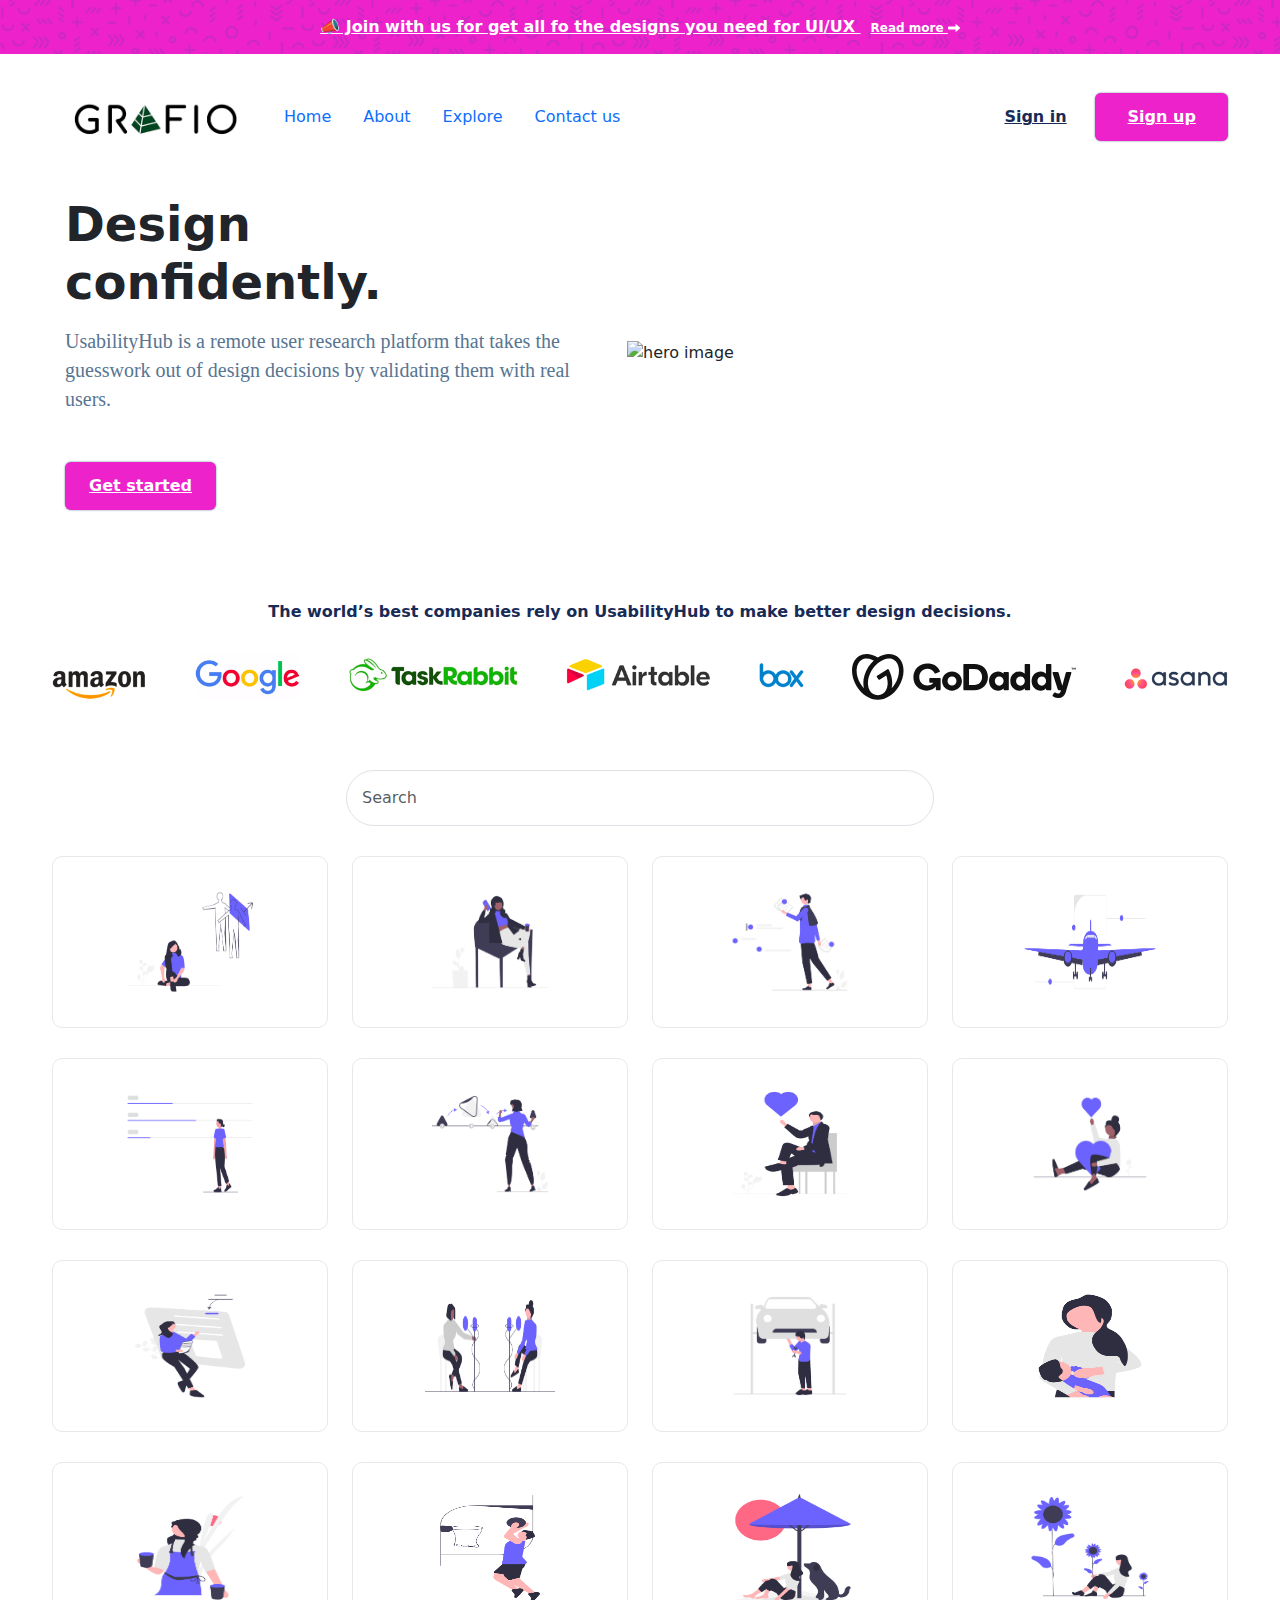
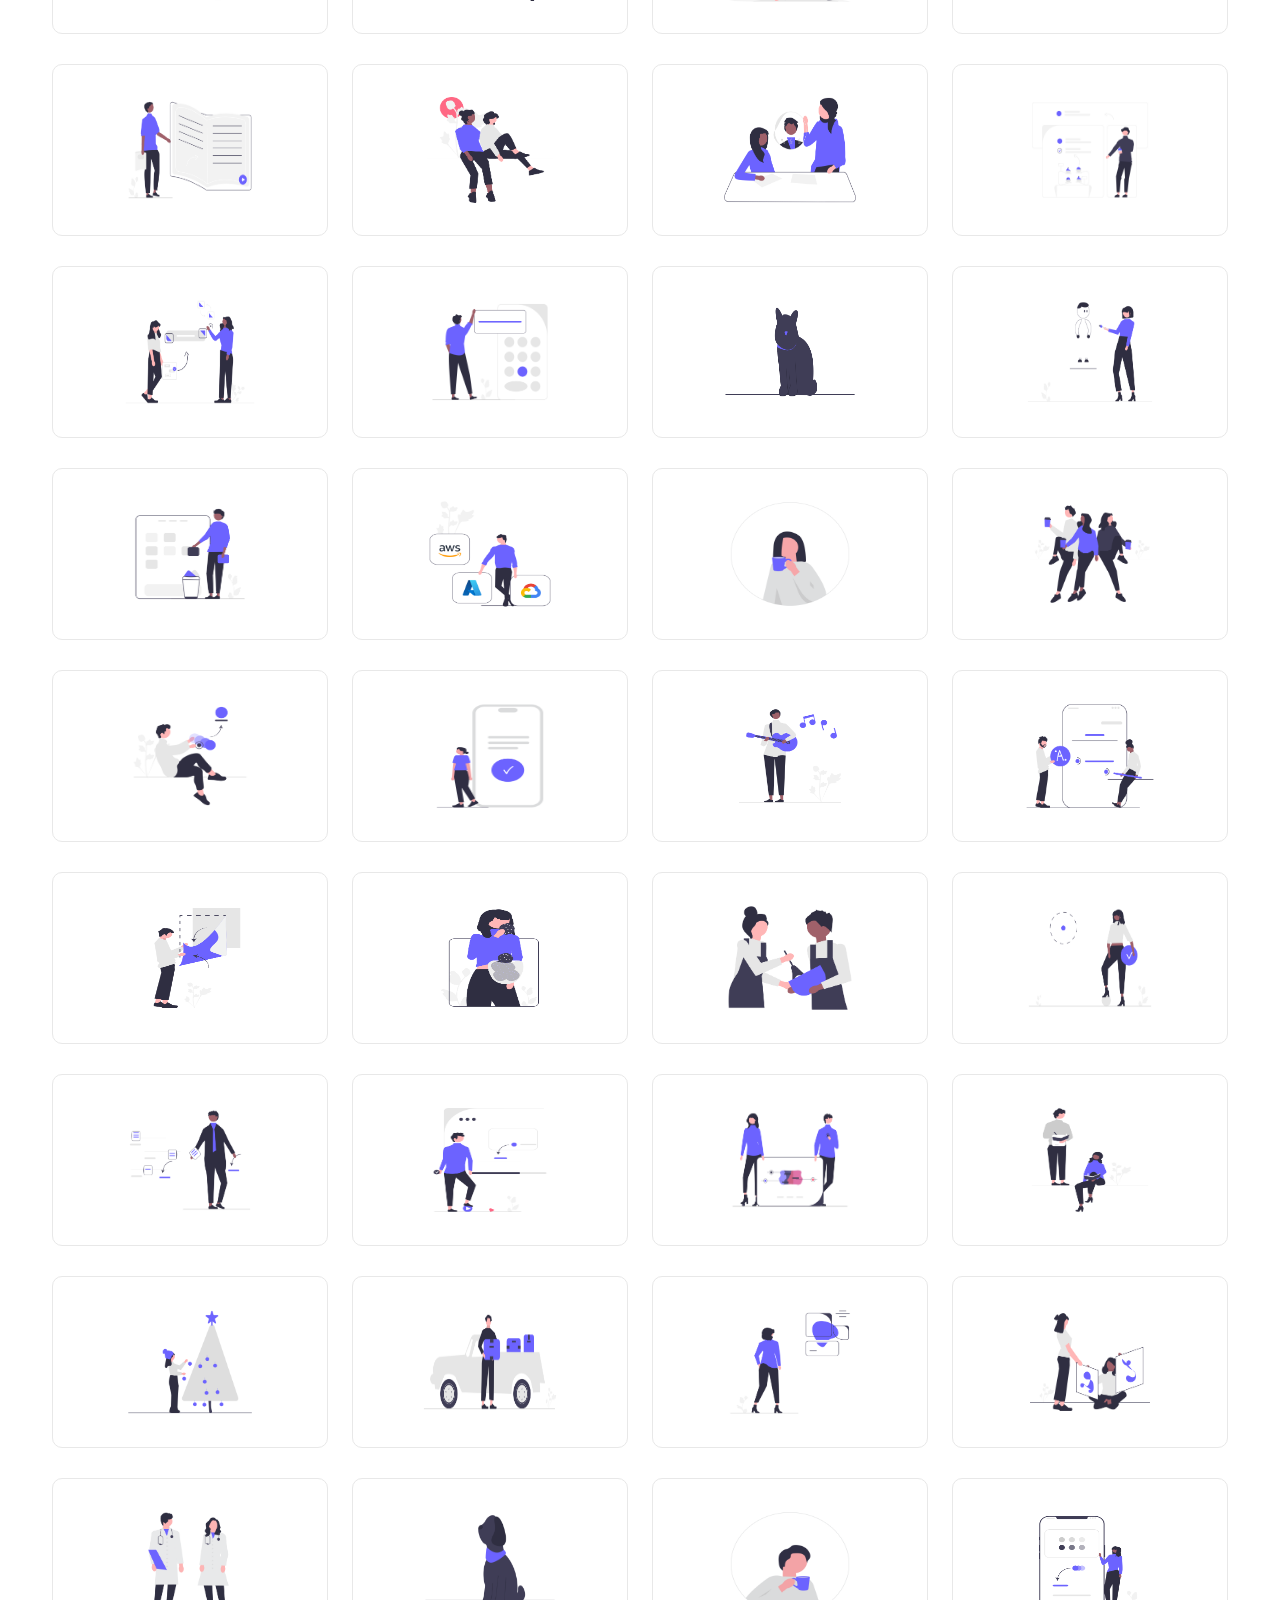
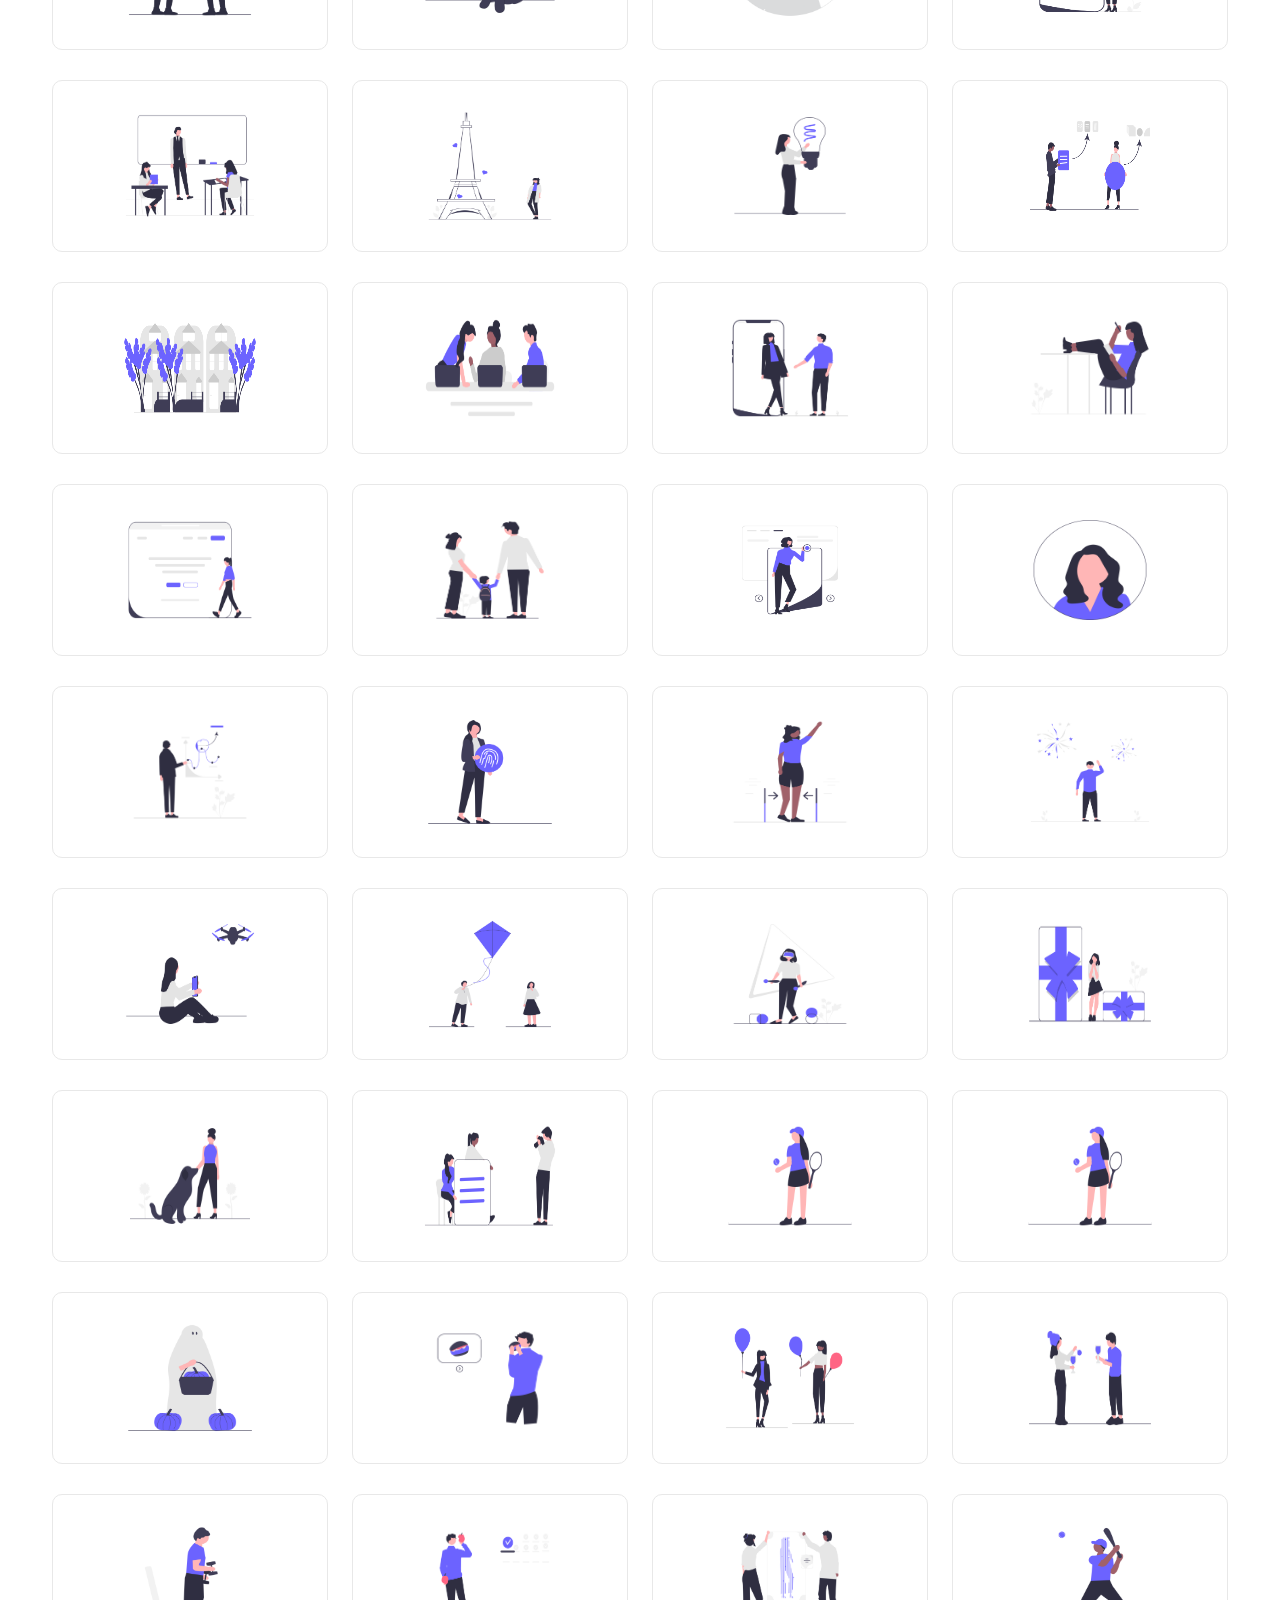
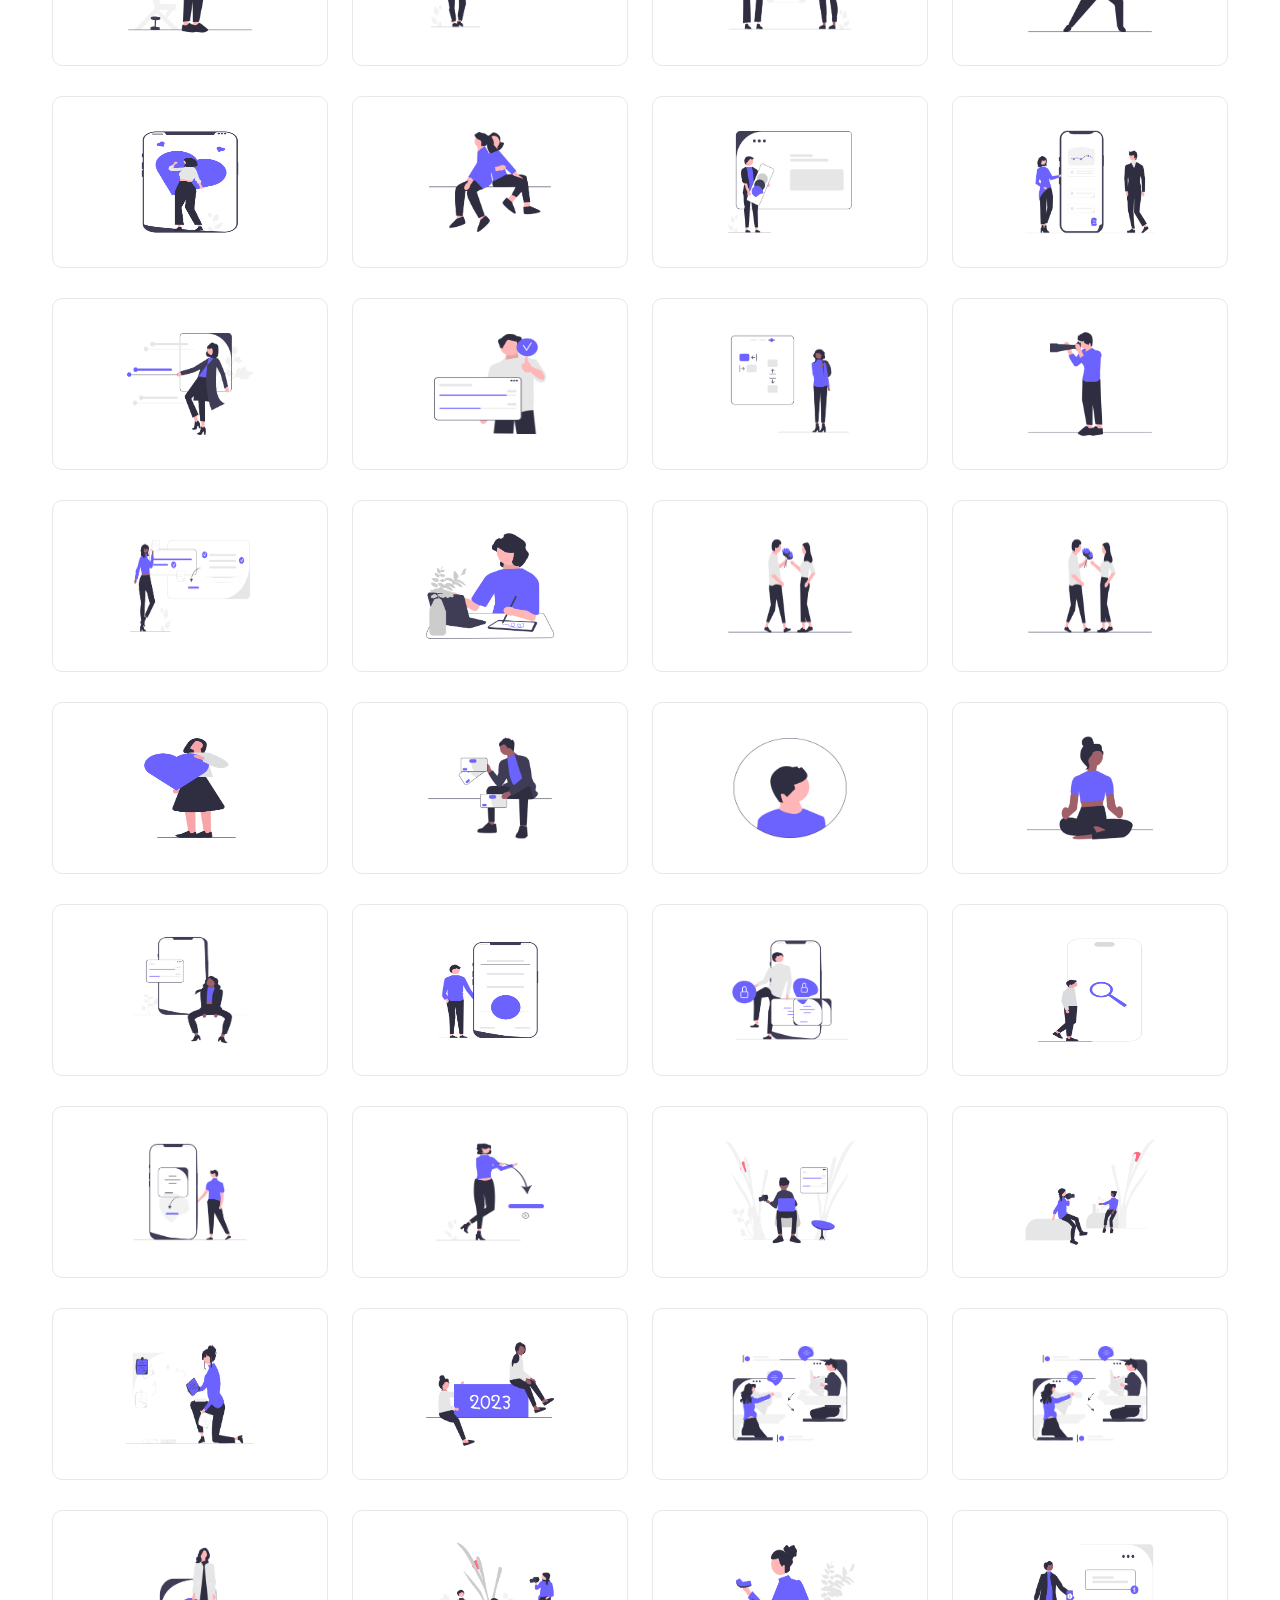
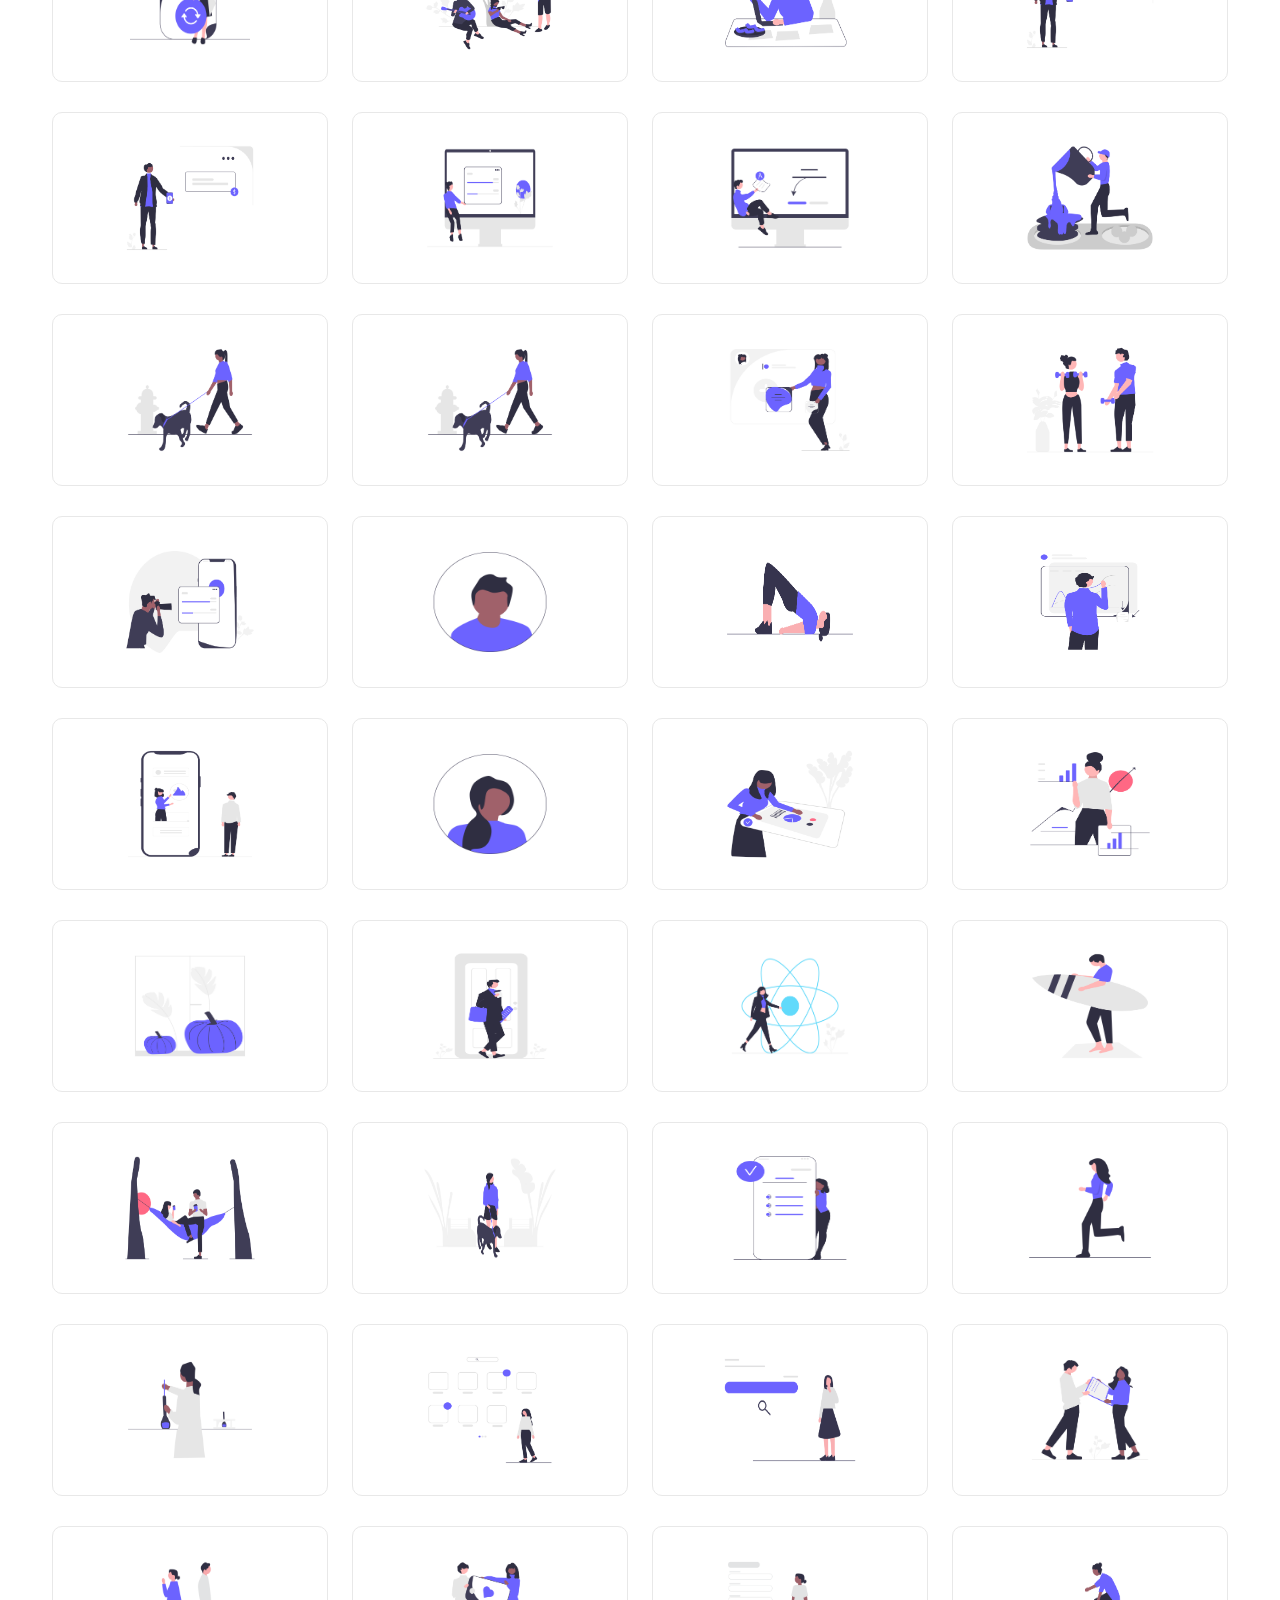
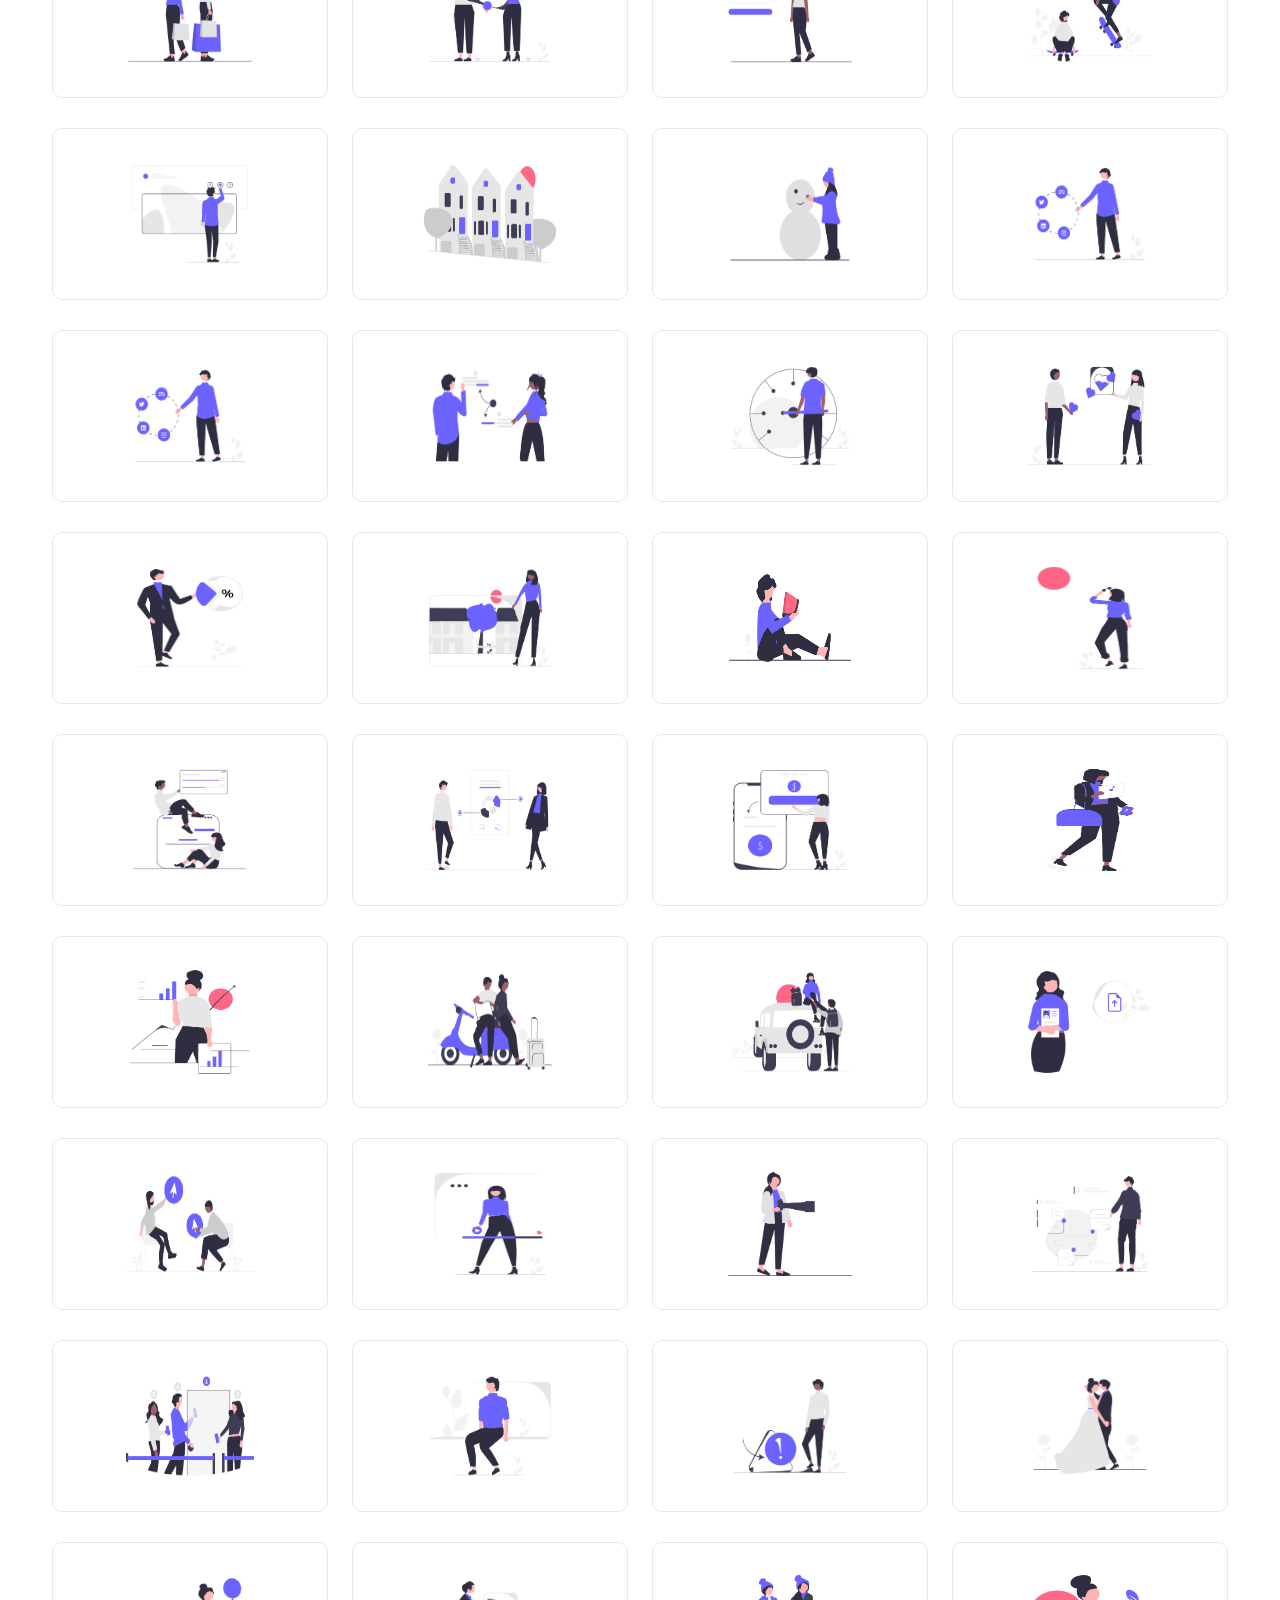
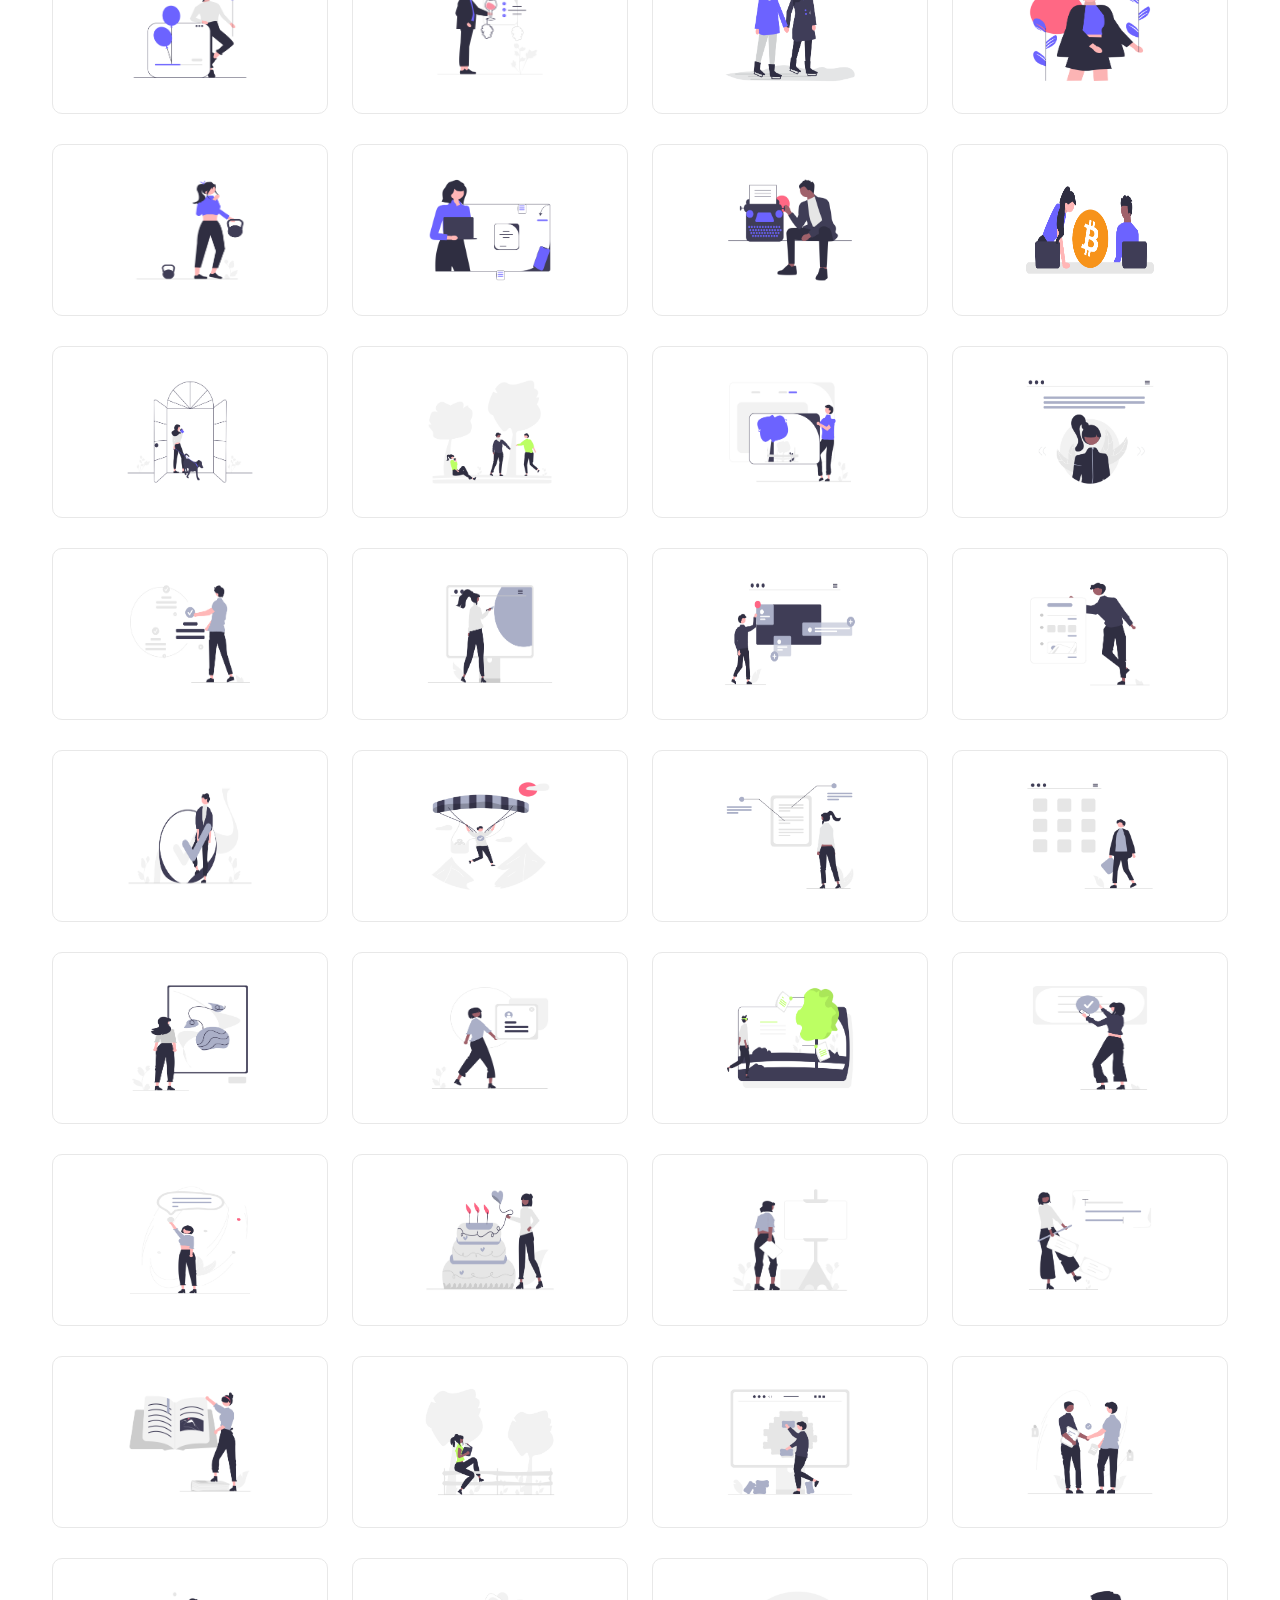
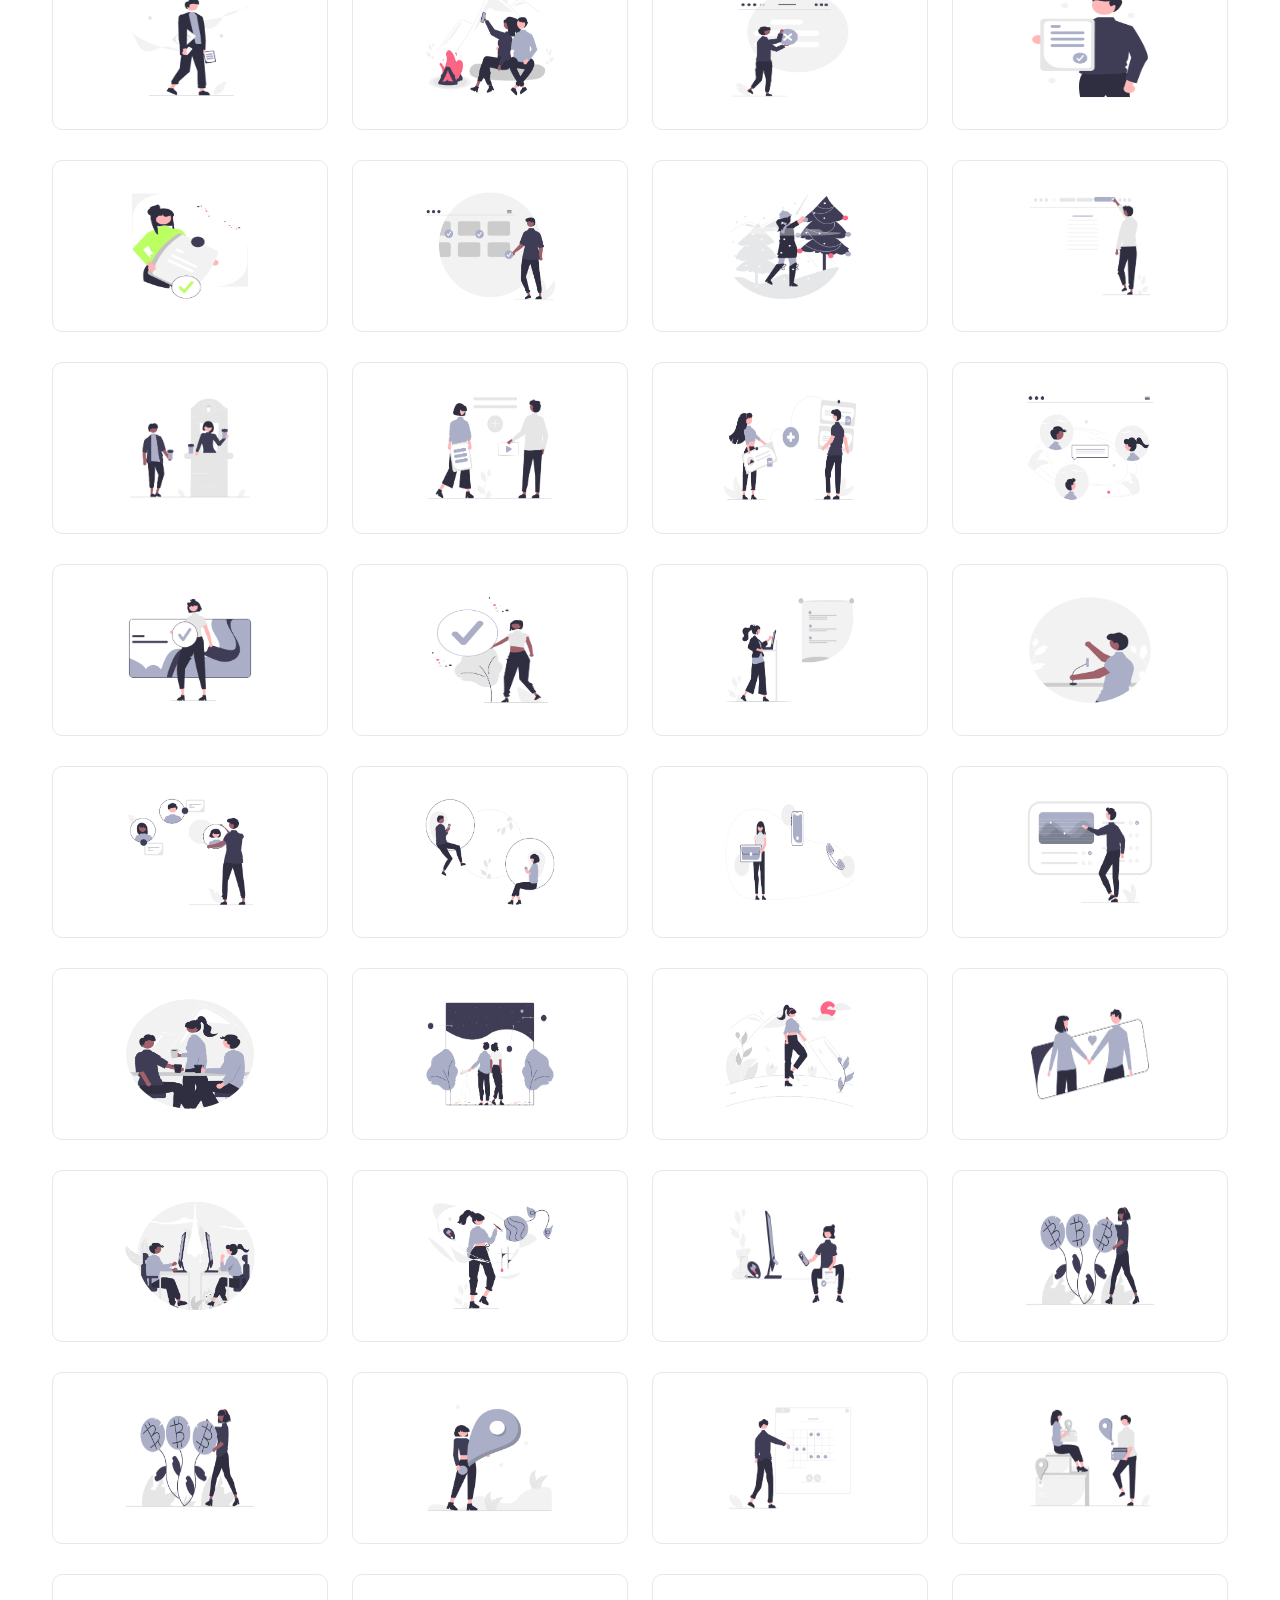
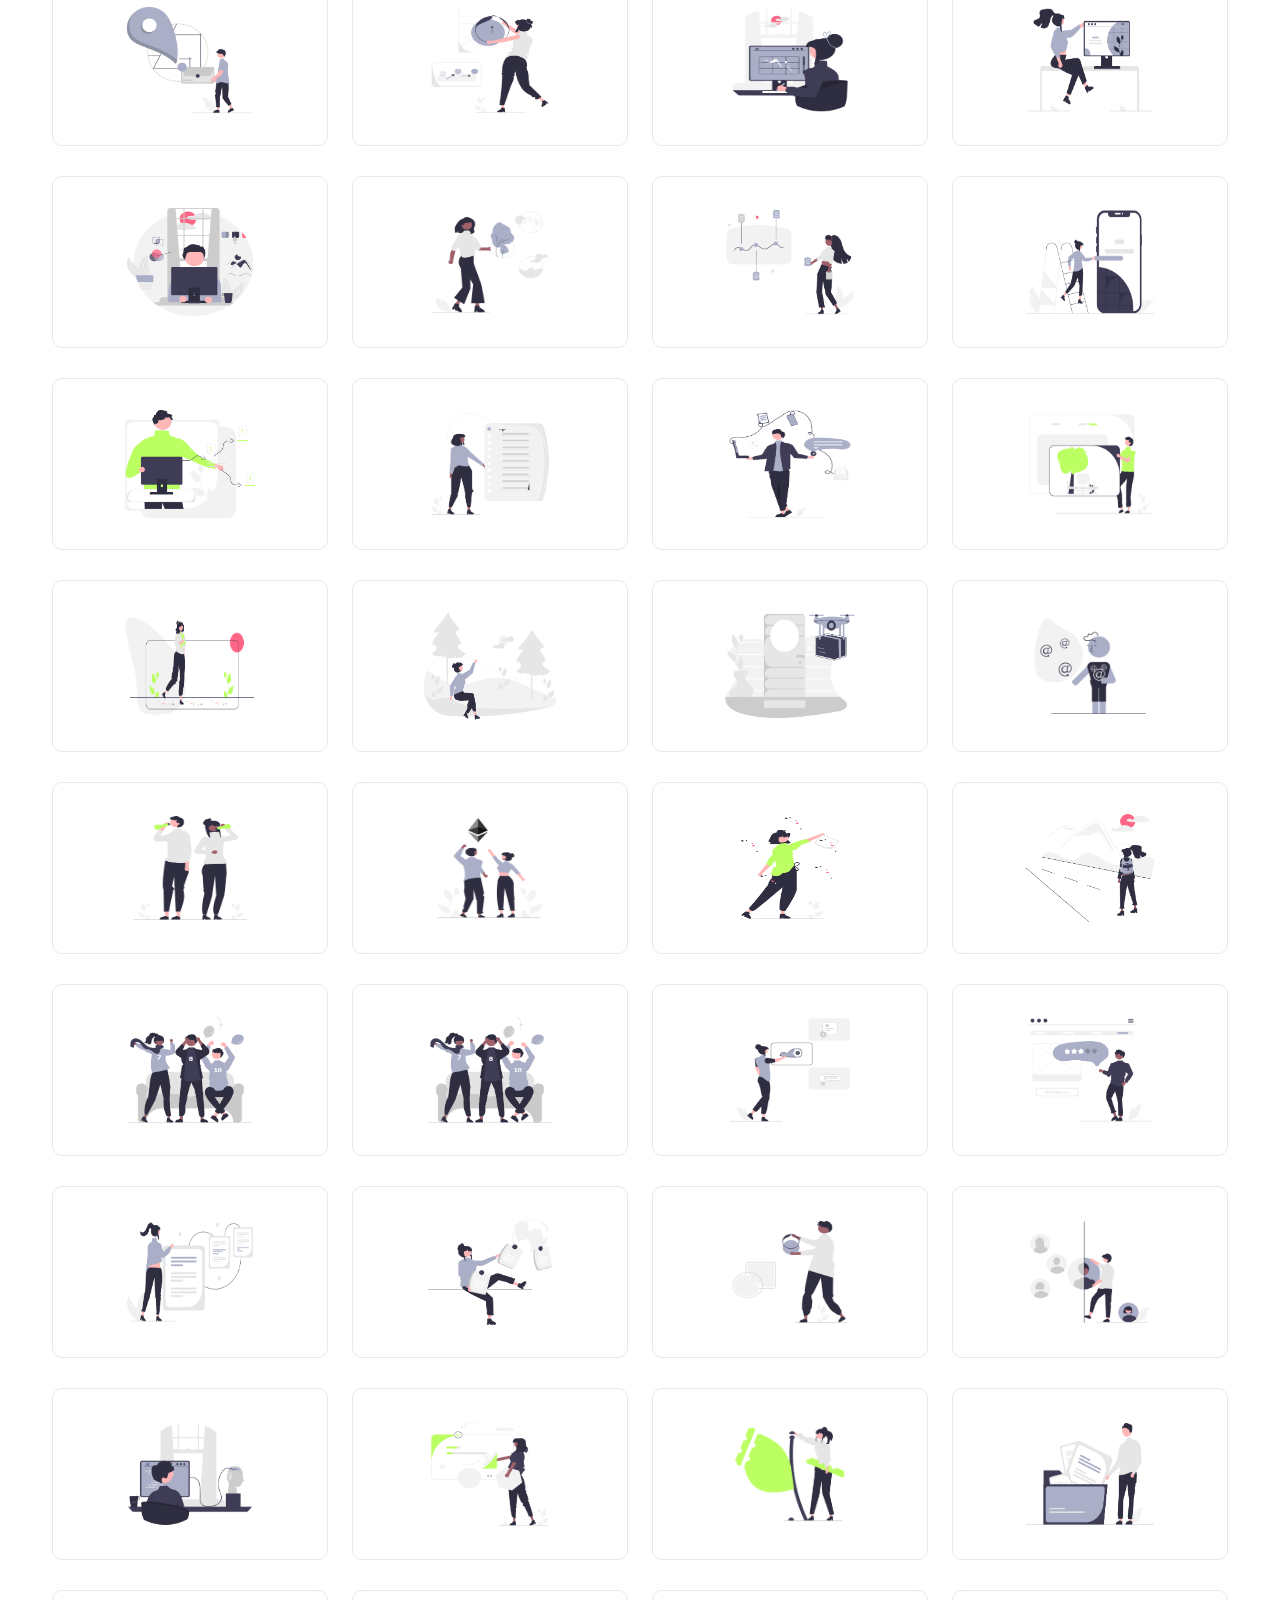
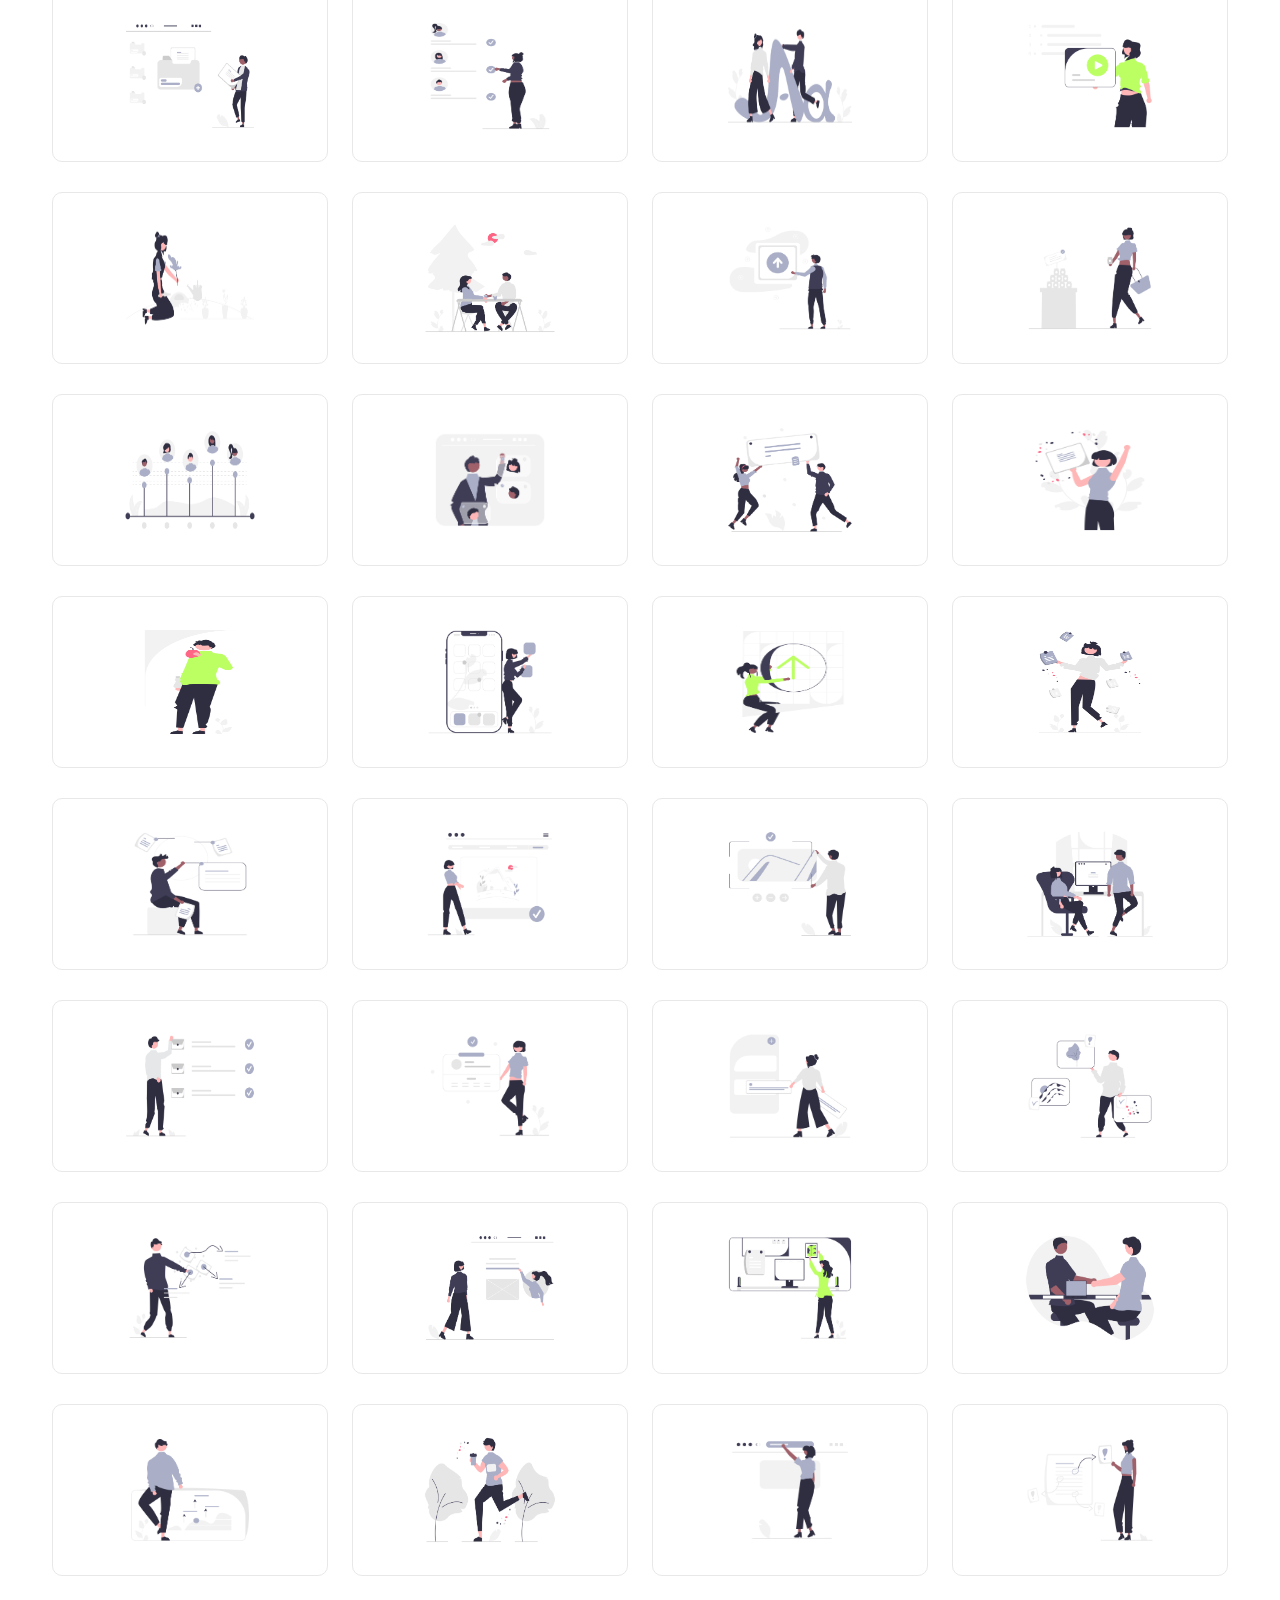
==== commit 907878ce: "images see and download" ====
--- a/index.html
+++ b/index.html
@@ -11,15 +11,16 @@
 
     <link rel="stylesheet" href="./css/all.min.css" />
     <link rel="stylesheet" href="./css/font.css" />
+    <link rel="stylesheet" href="./css/style.css" />
     <link rel="stylesheet" href="./css/bootstrap.min.css" />
-    <link rel="stylesheet" href="./css/style.css" />
 </head>
 
 <body>
     <!-- ========== top banner section ========== -->
     <div class="top-banner">
         <div class="container">
-            <div class="banner-text small-bold-text"><a href="#">📣 Join with us for get all fo the designs you need for UI/UX
+            <div class="banner-text small-bold-text"><a href="#">📣 Join with us for get all fo the designs you need for
+                    UI/UX
                     <span>Read more <i class="fa-solid fa-right-long"></i></span></a>
             </div>
         </div>
@@ -97,510 +98,7752 @@
         <div class="container">
             <form class="d-flex srch-main">
                 <div class="secondary-butn">
-                    <input class="form-control me-2" type="search"
-                            placeholder="Search" aria-label="Search"></div>
+                    <input class="form-control me-2" type="search" placeholder="Search" aria-label="Search"></div>
             </form>
+
             <div class="row">
-                <div class="col-3"><div class="box"><img src="./images/all photo/1.png" alt="2D-Illustration" /><p>AJay</p></div></div>
-                <div class="col-3"><div class="box"><img src="./images/all photo/2.png" alt="2D-Illustration" /><p>AJay</p></div></div>
-                <div class="col-3"><div class="box"><img src="./images/all photo/3.png" alt="2D-Illustration" /><p>AJay</p></div></div>
-                <div class="col-3"><div class="box"><img src="./images/all photo/4.png" alt="2D-Illustration" /><p>AJay</p></div></div>
-                <div class="col-3"><div class="box"><img src="./images/all photo/5.png" alt="2D-Illustration" /><p>AJay</p></div></div>
-                <div class="col-3"><div class="box"><img src="./images/all photo/6.png" alt="2D-Illustration" /><p>AJay</p></div></div>
-                <div class="col-3"><div class="box"><img src="./images/all photo/7.png" alt="2D-Illustration" /><p>AJay</p></div></div>
-                <div class="col-3"><div class="box"><img src="./images/all photo/8.png" alt="2D-Illustration" /><p>AJay</p></div></div>
-                <div class="col-3"><div class="box"><img src="./images/all photo/9.png" alt="2D-Illustration" /><p>AJay</p></div></div>
-                <div class="col-3"><div class="box"><img src="./images/all photo/10.png" alt="2D-Illustration" /><p>AJay</p></div></div>
-                <div class="col-3"><div class="box"><img src="./images/all photo/11.png" alt="2D-Illustration" /><p>AJay</p></div></div>
-                <div class="col-3"><div class="box"><img src="./images/all photo/12.png" alt="2D-Illustration" /><p>AJay</p></div></div>
-                <div class="col-3"><div class="box"><img src="./images/all photo/13.png" alt="2D-Illustration" /><p>AJay</p></div></div>
-                <div class="col-3"><div class="box"><img src="./images/all photo/14.png" alt="2D-Illustration" /><p>AJay</p></div></div>
-                <div class="col-3"><div class="box"><img src="./images/all photo/15.png" alt="2D-Illustration" /><p>AJay</p></div></div>
-                <div class="col-3"><div class="box"><img src="./images/all photo/16.png" alt="2D-Illustration" /><p>AJay</p></div></div>
-                <div class="col-3"><div class="box"><img src="./images/all photo/17.png" alt="2D-Illustration" /><p>AJay</p></div></div>
-                <div class="col-3"><div class="box"><img src="./images/all photo/18.png" alt="2D-Illustration" /><p>AJay</p></div></div>
-                <div class="col-3"><div class="box"><img src="./images/all photo/19.png" alt="2D-Illustration" /><p>AJay</p></div></div>
-                <div class="col-3"><div class="box"><img src="./images/all photo/20.png" alt="2D-Illustration" /><p>AJay</p></div></div>
-                <div class="col-3"><div class="box"><img src="./images/all photo/21.png" alt="2D-Illustration" /><p>AJay</p></div></div>
-                <div class="col-3"><div class="box"><img src="./images/all photo/22.png" alt="2D-Illustration" /><p>AJay</p></div></div>
-                <div class="col-3"><div class="box"><img src="./images/all photo/23.png" alt="2D-Illustration" /><p>AJay</p></div></div>
-                <div class="col-3"><div class="box"><img src="./images/all photo/24.png" alt="2D-Illustration" /><p>AJay</p></div></div>
-                <div class="col-3"><div class="box"><img src="./images/all photo/25.png" alt="2D-Illustration" /><p>AJay</p></div></div>
-                <div class="col-3"><div class="box"><img src="./images/all photo/26.png" alt="2D-Illustration" /><p>AJay</p></div></div>
-                <div class="col-3"><div class="box"><img src="./images/all photo/27.png" alt="2D-Illustration" /><p>AJay</p></div></div>
-                <div class="col-3"><div class="box"><img src="./images/all photo/28.png" alt="2D-Illustration" /><p>AJay</p></div></div>
-                <div class="col-3"><div class="box"><img src="./images/all photo/29.png" alt="2D-Illustration" /><p>AJay</p></div></div>
-                <div class="col-3"><div class="box"><img src="./images/all photo/30.png" alt="2D-Illustration" /><p>AJay</p></div></div>
-                <div class="col-3"><div class="box"><img src="./images/all photo/31.png" alt="2D-Illustration" /><p>AJay</p></div></div>
-                <div class="col-3"><div class="box"><img src="./images/all photo/32.png" alt="2D-Illustration" /><p>AJay</p></div></div>
-                <div class="col-3"><div class="box"><img src="./images/all photo/33.png" alt="2D-Illustration" /><p>AJay</p></div></div>
-                <div class="col-3"><div class="box"><img src="./images/all photo/34.png" alt="2D-Illustration" /><p>AJay</p></div></div>
-                <div class="col-3"><div class="box"><img src="./images/all photo/35.png" alt="2D-Illustration" /><p>AJay</p></div></div>
-                <div class="col-3"><div class="box"><img src="./images/all photo/36.png" alt="2D-Illustration" /><p>AJay</p></div></div>
-                <div class="col-3"><div class="box"><img src="./images/all photo/37.png" alt="2D-Illustration" /><p>AJay</p></div></div>
-                <div class="col-3"><div class="box"><img src="./images/all photo/38.png" alt="2D-Illustration" /><p>AJay</p></div></div>
-                <div class="col-3"><div class="box"><img src="./images/all photo/39.png" alt="2D-Illustration" /><p>AJay</p></div></div>
-                <div class="col-3"><div class="box"><img src="./images/all photo/40.png" alt="2D-Illustration" /><p>AJay</p></div></div>
-                <div class="col-3"><div class="box"><img src="./images/all photo/41.png" alt="2D-Illustration" /><p>AJay</p></div></div>
-                <div class="col-3"><div class="box"><img src="./images/all photo/42.png" alt="2D-Illustration" /><p>AJay</p></div></div>
-                <div class="col-3"><div class="box"><img src="./images/all photo/43.png" alt="2D-Illustration" /><p>AJay</p></div></div>
-                <div class="col-3"><div class="box"><img src="./images/all photo/44.png" alt="2D-Illustration" /><p>AJay</p></div></div>
-                <div class="col-3"><div class="box"><img src="./images/all photo/45.png" alt="2D-Illustration" /><p>AJay</p></div></div>
-                <div class="col-3"><div class="box"><img src="./images/all photo/46.png" alt="2D-Illustration" /><p>AJay</p></div></div>
-                <div class="col-3"><div class="box"><img src="./images/all photo/47.png" alt="2D-Illustration" /><p>AJay</p></div></div>
-                <div class="col-3"><div class="box"><img src="./images/all photo/48.png" alt="2D-Illustration" /><p>AJay</p></div></div>
-                <div class="col-3"><div class="box"><img src="./images/all photo/49.png" alt="2D-Illustration" /><p>AJay</p></div></div>
-                <div class="col-3"><div class="box"><img src="./images/all photo/50.png" alt="2D-Illustration" /><p>AJay</p></div></div>
-                <div class="col-3"><div class="box"><img src="./images/all photo/51.png" alt="2D-Illustration" /><p>AJay</p></div></div>
-                <div class="col-3"><div class="box"><img src="./images/all photo/52.png" alt="2D-Illustration" /><p>AJay</p></div></div>
-                <div class="col-3"><div class="box"><img src="./images/all photo/53.png" alt="2D-Illustration" /><p>AJay</p></div></div>
-                <div class="col-3"><div class="box"><img src="./images/all photo/54.png" alt="2D-Illustration" /><p>AJay</p></div></div>
-                <div class="col-3"><div class="box"><img src="./images/all photo/55.png" alt="2D-Illustration" /><p>AJay</p></div></div>
-                <div class="col-3"><div class="box"><img src="./images/all photo/56.png" alt="2D-Illustration" /><p>AJay</p></div></div>
-                <div class="col-3"><div class="box"><img src="./images/all photo/57.png" alt="2D-Illustration" /><p>AJay</p></div></div>
-                <div class="col-3"><div class="box"><img src="./images/all photo/58.png" alt="2D-Illustration" /><p>AJay</p></div></div>
-                <div class="col-3"><div class="box"><img src="./images/all photo/59.png" alt="2D-Illustration" /><p>AJay</p></div></div>
-                <div class="col-3"><div class="box"><img src="./images/all photo/60.png" alt="2D-Illustration" /><p>AJay</p></div></div>
-                <div class="col-3"><div class="box"><img src="./images/all photo/61.png" alt="2D-Illustration" /><p>Ajay</p></div></div>
-                <div class="col-3"><div class="box"><img src="./images/all photo/62.png" alt="2D-Illustration" /><p>Ajay</p></div></div>
-                <div class="col-3"><div class="box"><img src="./images/all photo/63.png" alt="2D-Illustration" /><p>Ajay</p></div></div>
-                <div class="col-3"><div class="box"><img src="./images/all photo/64.png" alt="2D-Illustration" /><p>Ajay</p></div></div>
-                <div class="col-3"><div class="box"><img src="./images/all photo/65.png" alt="2D-Illustration" /><p>Ajay</p></div></div>
-                <div class="col-3"><div class="box"><img src="./images/all photo/66.png" alt="2D-Illustration" /><p>Ajay</p></div></div>
-                <div class="col-3"><div class="box"><img src="./images/all photo/67.png" alt="2D-Illustration" /><p>Ajay</p></div></div>
-                <div class="col-3"><div class="box"><img src="./images/all photo/68.png" alt="2D-Illustration" /><p>Ajay</p></div></div>
-                <div class="col-3"><div class="box"><img src="./images/all photo/69.png" alt="2D-Illustration" /><p>Ajay</p></div></div>
-                <div class="col-3"><div class="box"><img src="./images/all photo/70.png" alt="2D-Illustration" /><p>Ajay</p></div></div>
-                <div class="col-3"><div class="box"><img src="./images/all photo/71.png" alt="2D-Illustration" /><p>Ajay</p></div></div>
-                <div class="col-3"><div class="box"><img src="./images/all photo/72.png" alt="2D-Illustration" /><p>Ajay</p></div></div>
-                <div class="col-3"><div class="box"><img src="./images/all photo/73.png" alt="2D-Illustration" /><p>Ajay</p></div></div>
-                <div class="col-3"><div class="box"><img src="./images/all photo/74.png" alt="2D-Illustration" /><p>Ajay</p></div></div>
-                <div class="col-3"><div class="box"><img src="./images/all photo/75.png" alt="2D-Illustration" /><p>Ajay</p></div></div>
-                <div class="col-3"><div class="box"><img src="./images/all photo/76.png" alt="2D-Illustration" /><p>Ajay</p></div></div>
-                <div class="col-3"><div class="box"><img src="./images/all photo/77.png" alt="2D-Illustration" /><p>Ajay</p></div></div>
-                <div class="col-3"><div class="box"><img src="./images/all photo/78.png" alt="2D-Illustration" /><p>Ajay</p></div></div>
-                <div class="col-3"><div class="box"><img src="./images/all photo/79.png" alt="2D-Illustration" /><p>Ajay</p></div></div>
-                <div class="col-3"><div class="box"><img src="./images/all photo/80.png" alt="2D-Illustration" /><p>Ajay</p></div></div>
-                <div class="col-3"><div class="box"><img src="./images/all photo/81.png" alt="2D-Illustration" /><p>Ajay</p></div></div>
-                <div class="col-3"><div class="box"><img src="./images/all photo/83.png" alt="2D-Illustration" /><p>Ajay</p></div></div>
-                <div class="col-3"><div class="box"><img src="./images/all photo/84.png" alt="2D-Illustration" /><p>Ajay</p></div></div>
-                <div class="col-3"><div class="box"><img src="./images/all photo/85.png" alt="2D-Illustration" /><p>Ajay</p></div></div>
-                <div class="col-3"><div class="box"><img src="./images/all photo/86.png" alt="2D-Illustration" /><p>Ajay</p></div></div>
-                <div class="col-3"><div class="box"><img src="./images/all photo/87.png" alt="2D-Illustration" /><p>Ajay</p></div></div>
-                <div class="col-3"><div class="box"><img src="./images/all photo/89.png" alt="2D-Illustration" /><p>Ajay</p></div></div>
-                <div class="col-3"><div class="box"><img src="./images/all photo/90.png" alt="2D-Illustration" /><p>Ajay</p></div></div>
-                <div class="col-3"><div class="box"><img src="./images/all photo/91.png" alt="2D-Illustration" /><p>Ajay</p></div></div>
-                <div class="col-3"><div class="box"><img src="./images/all photo/92.png" alt="2D-Illustration" /><p>Ajay</p></div></div>
-                <div class="col-3"><div class="box"><img src="./images/all photo/93.png" alt="2D-Illustration" /><p>Ajay</p></div></div>
-                <div class="col-3"><div class="box"><img src="./images/all photo/94.png" alt="2D-Illustration" /><p>Ajay</p></div></div>
-                <div class="col-3"><div class="box"><img src="./images/all photo/95.png" alt="2D-Illustration" /><p>Ajay</p></div></div>
-                <div class="col-3"><div class="box"><img src="./images/all photo/96.png" alt="2D-Illustration" /><p>Ajay</p></div></div>
-                <div class="col-3"><div class="box"><img src="./images/all photo/97.png" alt="2D-Illustration" /><p>Ajay</p></div></div>
-                <div class="col-3"><div class="box"><img src="./images/all photo/98.png" alt="2D-Illustration" /><p>Ajay</p></div></div>
-                <div class="col-3"><div class="box"><img src="./images/all photo/99.png" alt="2D-Illustration" /><p>Ajay</p></div></div>
-                <div class="col-3"><div class="box"><img src="./images/all photo/100.png" alt="2D-Illustration" /><p>Ajay</p></div></div>
-                <div class="col-3"><div class="box"><img src="./images/all photo/101.png" alt="2D-Illustration" /><p>Ajay</p></div></div>
-                <div class="col-3"><div class="box"><img src="./images/all photo/102.png" alt="2D-Illustration" /><p>Ajay</p></div></div>
-                <div class="col-3"><div class="box"><img src="./images/all photo/103.png" alt="2D-Illustration" /><p>Ajay</p></div></div>
-                <div class="col-3"><div class="box"><img src="./images/all photo/104.png" alt="2D-Illustration" /><p>Ajay</p></div></div>
-                <div class="col-3"><div class="box"><img src="./images/all photo/105.png" alt="2D-Illustration" /><p>Ajay</p></div></div>
-                <div class="col-3"><div class="box"><img src="./images/all photo/106.png" alt="2D-Illustration" /><p>Ajay</p></div></div>
-                <div class="col-3"><div class="box"><img src="./images/all photo/107.png" alt="2D-Illustration" /><p>Ajay</p></div></div>
-                <div class="col-3"><div class="box"><img src="./images/all photo/108.png" alt="2D-Illustration" /><p>Ajay</p></div></div>
-                <div class="col-3"><div class="box"><img src="./images/all photo/109.png" alt="2D-Illustration" /><p>Ajay</p></div></div>
-                <div class="col-3"><div class="box"><img src="./images/all photo/110.png" alt="2D-Illustration" /><p>Ajay</p></div></div>
-                <div class="col-3"><div class="box"><img src="./images/all photo/111.png" alt="2D-Illustration" /><p>Ajay</p></div></div>
-                <div class="col-3"><div class="box"><img src="./images/all photo/112.png" alt="2D-Illustration" /><p>Ajay</p></div></div>
-                <div class="col-3"><div class="box"><img src="./images/all photo/113.png" alt="2D-Illustration" /><p>Ajay</p></div></div>
-                <div class="col-3"><div class="box"><img src="./images/all photo/114.png" alt="2D-Illustration" /><p>Ajay</p></div></div>
-                <div class="col-3"><div class="box"><img src="./images/all photo/115.png" alt="2D-Illustration" /><p>Ajay</p></div></div>
-                <div class="col-3"><div class="box"><img src="./images/all photo/116.png" alt="2D-Illustration" /><p>Ajay</p></div></div>
-                <div class="col-3"><div class="box"><img src="./images/all photo/117.png" alt="2D-Illustration" /><p>Ajay</p></div></div>
-                <div class="col-3"><div class="box"><img src="./images/all photo/117.png" alt="2D-Illustration" /><p>Ajay</p></div></div>
-                <div class="col-3"><div class="box"><img src="./images/all photo/118.png" alt="2D-Illustration" /><p>Ajay</p></div></div>
-                <div class="col-3"><div class="box"><img src="./images/all photo/119.png" alt="2D-Illustration" /><p>Ajay</p></div></div>
-                <div class="col-3"><div class="box"><img src="./images/all photo/120.png" alt="2D-Illustration" /><p>Ajay</p></div></div>
-                <div class="col-3"><div class="box"><img src="./images/all photo/121.png" alt="2D-Illustration" /><p>Ajay</p></div></div>
-                <div class="col-3"><div class="box"><img src="./images/all photo/122.png" alt="2D-Illustration" /><p>Ajay</p></div></div>
-                <div class="col-3"><div class="box"><img src="./images/all photo/123.png" alt="2D-Illustration" /><p>Ajay</p></div></div>
-                <div class="col-3"><div class="box"><img src="./images/all photo/124.png" alt="2D-Illustration" /><p>Ajay</p></div></div>
-                <div class="col-3"><div class="box"><img src="./images/all photo/125.png" alt="2D-Illustration" /><p>Ajay</p></div></div>
-                <div class="col-3"><div class="box"><img src="./images/all photo/126.png" alt="2D-Illustration" /><p>Ajay</p></div></div>
-                <div class="col-3"><div class="box"><img src="./images/all photo/127.png" alt="2D-Illustration" /><p>Ajay</p></div></div>
-                <div class="col-3"><div class="box"><img src="./images/all photo/128.png" alt="2D-Illustration" /><p>Ajay</p></div></div>
-                <div class="col-3"><div class="box"><img src="./images/all photo/129.png" alt="2D-Illustration" /><p>Ajay</p></div></div>
-                <div class="col-3"><div class="box"><img src="./images/all photo/130.png" alt="2D-Illustration" /><p>Ajay</p></div></div>
-                <div class="col-3"><div class="box"><img src="./images/all photo/131.png" alt="2D-Illustration" /><p>Ajay</p></div></div>
-                <div class="col-3"><div class="box"><img src="./images/all photo/132.png" alt="2D-Illustration" /><p>Ajay</p></div></div>
-                <div class="col-3"><div class="box"><img src="./images/all photo/133.png" alt="2D-Illustration" /><p>Ajay</p></div></div>
-                <div class="col-3"><div class="box"><img src="./images/all photo/134.png" alt="2D-Illustration" /><p>Ajay</p></div></div>
-                <div class="col-3"><div class="box"><img src="./images/all photo/135.png" alt="2D-Illustration" /><p>Ajay</p></div></div>
-                <div class="col-3"><div class="box"><img src="./images/all photo/136.png" alt="2D-Illustration" /><p>Ajay</p></div></div>
-                <div class="col-3"><div class="box"><img src="./images/all photo/137.png" alt="2D-Illustration" /><p>Ajay</p></div></div>
-                <div class="col-3"><div class="box"><img src="./images/all photo/138.png" alt="2D-Illustration" /><p>Ajay</p></div></div>
-                <div class="col-3"><div class="box"><img src="./images/all photo/139.png" alt="2D-Illustration" /><p>Ajay</p></div></div>
-                <div class="col-3"><div class="box"><img src="./images/all photo/140.png" alt="2D-Illustration" /><p>Ajay</p></div></div>
-                <div class="col-3"><div class="box"><img src="./images/all photo/141.png" alt="2D-Illustration" /><p>Ajay</p></div></div>
-                <div class="col-3"><div class="box"><img src="./images/all photo/142.png" alt="2D-Illustration" /><p>Ajay</p></div></div>
-                <div class="col-3"><div class="box"><img src="./images/all photo/143.png" alt="2D-Illustration" /><p>Ajay</p></div></div>
-                <div class="col-3"><div class="box"><img src="./images/all photo/144.png" alt="2D-Illustration" /><p>Ajay</p></div></div>
-                <div class="col-3"><div class="box"><img src="./images/all photo/145.png" alt="2D-Illustration" /><p>Ajay</p></div></div>
-                <div class="col-3"><div class="box"><img src="./images/all photo/146.png" alt="2D-Illustration" /><p>Ajay</p></div></div>
-                <div class="col-3"><div class="box"><img src="./images/all photo/147.png" alt="2D-Illustration" /><p>Ajay</p></div></div>
-                <div class="col-3"><div class="box"><img src="./images/all photo/147.png" alt="2D-Illustration" /><p>Ajay</p></div></div>
-                <div class="col-3"><div class="box"><img src="./images/all photo/148.png" alt="2D-Illustration" /><p>Ajay</p></div></div>
-                <div class="col-3"><div class="box"><img src="./images/all photo/149.png" alt="2D-Illustration" /><p>Ajay</p></div></div>
-                <div class="col-3"><div class="box"><img src="./images/all photo/150.png" alt="2D-Illustration" /><p>Ajay</p></div></div>
-                <div class="col-3"><div class="box"><img src="./images/all photo/151.png" alt="2D-Illustration" /><p>Ajay</p></div></div>
-                <div class="col-3"><div class="box"><img src="./images/all photo/152.png" alt="2D-Illustration" /><p>Ajay</p></div></div>
-                <div class="col-3"><div class="box"><img src="./images/all photo/153.png" alt="2D-Illustration" /><p>Ajay</p></div></div>
-                <div class="col-3"><div class="box"><img src="./images/all photo/154.png" alt="2D-Illustration" /><p>Ajay</p></div></div>
-                <div class="col-3"><div class="box"><img src="./images/all photo/155.png" alt="2D-Illustration" /><p>Ajay</p></div></div>
-                <div class="col-3"><div class="box"><img src="./images/all photo/156.png" alt="2D-Illustration" /><p>Ajay</p></div></div>
-                <div class="col-3"><div class="box"><img src="./images/all photo/157.png" alt="2D-Illustration" /><p>Ajay</p></div></div>
-                <div class="col-3"><div class="box"><img src="./images/all photo/158.png" alt="2D-Illustration" /><p>Ajay</p></div></div>
-                <div class="col-3"><div class="box"><img src="./images/all photo/159.png" alt="2D-Illustration" /><p>Ajay</p></div></div>
-                <div class="col-3"><div class="box"><img src="./images/all photo/160.png" alt="2D-Illustration" /><p>Ajay</p></div></div>
-                <div class="col-3"><div class="box"><img src="./images/all photo/161.png" alt="2D-Illustration" /><p>Ajay</p></div></div>
-                <div class="col-3"><div class="box"><img src="./images/all photo/162.png" alt="2D-Illustration" /><p>Ajay</p></div></div>
-                <div class="col-3"><div class="box"><img src="./images/all photo/163.png" alt="2D-Illustration" /><p>Ajay</p></div></div>
-                <div class="col-3"><div class="box"><img src="./images/all photo/164.png" alt="2D-Illustration" /><p>Ajay</p></div></div>
-                <div class="col-3"><div class="box"><img src="./images/all photo/165.png" alt="2D-Illustration" /><p>Ajay</p></div></div>
-                <div class="col-3"><div class="box"><img src="./images/all photo/166.png" alt="2D-Illustration" /><p>Ajay</p></div></div>
-                <div class="col-3"><div class="box"><img src="./images/all photo/167.png" alt="2D-Illustration" /><p>Ajay</p></div></div>
-                <div class="col-3"><div class="box"><img src="./images/all photo/168.png" alt="2D-Illustration" /><p>Ajay</p></div></div>
-                <div class="col-3"><div class="box"><img src="./images/all photo/169.png" alt="2D-Illustration" /><p>Ajay</p></div></div>
-                <div class="col-3"><div class="box"><img src="./images/all photo/170.png" alt="2D-Illustration" /><p>Ajay</p></div></div>
-                <div class="col-3"><div class="box"><img src="./images/all photo/171.png" alt="2D-Illustration" /><p>Ajay</p></div></div>
-                <div class="col-3"><div class="box"><img src="./images/all photo/172.png" alt="2D-Illustration" /><p>Ajay</p></div></div>
-                <div class="col-3"><div class="box"><img src="./images/all photo/173.png" alt="2D-Illustration" /><p>Ajay</p></div></div>
-                <div class="col-3"><div class="box"><img src="./images/all photo/174.png" alt="2D-Illustration" /><p>Ajay</p></div></div>
-                <div class="col-3"><div class="box"><img src="./images/all photo/175.png" alt="2D-Illustration" /><p>Ajay</p></div></div>
-                <div class="col-3"><div class="box"><img src="./images/all photo/176.png" alt="2D-Illustration" /><p>Ajay</p></div></div>
-                <div class="col-3"><div class="box"><img src="./images/all photo/177.png" alt="2D-Illustration" /><p>Ajay</p></div></div>
-                <div class="col-3"><div class="box"><img src="./images/all photo/178.png" alt="2D-Illustration" /><p>Ajay</p></div></div>
-                <div class="col-3"><div class="box"><img src="./images/all photo/179.png" alt="2D-Illustration" /><p>Ajay</p></div></div>
-                <div class="col-3"><div class="box"><img src="./images/all photo/180.png" alt="2D-Illustration" /><p>Ajay</p></div></div>
-                <div class="col-3"><div class="box"><img src="./images/all photo/181.png" alt="2D-Illustration" /><p>Ajay</p></div></div>
-                <div class="col-3"><div class="box"><img src="./images/all photo/182.png" alt="2D-Illustration" /><p>Ajay</p></div></div>
-                <div class="col-3"><div class="box"><img src="./images/all photo/183.png" alt="2D-Illustration" /><p>Ajay</p></div></div>
-                <div class="col-3"><div class="box"><img src="./images/all photo/184.png" alt="2D-Illustration" /><p>Ajay</p></div></div>
-                <div class="col-3"><div class="box"><img src="./images/all photo/185.png" alt="2D-Illustration" /><p>Ajay</p></div></div>
-                <div class="col-3"><div class="box"><img src="./images/all photo/186.png" alt="2D-Illustration" /><p>Ajay</p></div></div>
-                <div class="col-3"><div class="box"><img src="./images/all photo/187.png" alt="2D-Illustration" /><p>Ajay</p></div></div>
-                <div class="col-3"><div class="box"><img src="./images/all photo/188.png" alt="2D-Illustration" /><p>Ajay</p></div></div>
-                <div class="col-3"><div class="box"><img src="./images/all photo/189.png" alt="2D-Illustration" /><p>Ajay</p></div></div>
-                <div class="col-3"><div class="box"><img src="./images/all photo/190.png" alt="2D-Illustration" /><p>Ajay</p></div></div>
-                <div class="col-3"><div class="box"><img src="./images/all photo/191.png" alt="2D-Illustration" /><p>Ajay</p></div></div>
-                <div class="col-3"><div class="box"><img src="./images/all photo/192.png" alt="2D-Illustration" /><p>Ajay</p></div></div>
-                <div class="col-3"><div class="box"><img src="./images/all photo/193.png" alt="2D-Illustration" /><p>Ajay</p></div></div>
-                <div class="col-3"><div class="box"><img src="./images/all photo/194.png" alt="2D-Illustration" /><p>Ajay</p></div></div>
-                <div class="col-3"><div class="box"><img src="./images/all photo/195.png" alt="2D-Illustration" /><p>Ajay</p></div></div>
-                <div class="col-3"><div class="box"><img src="./images/all photo/196.png" alt="2D-Illustration" /><p>Ajay</p></div></div>
-                <div class="col-3"><div class="box"><img src="./images/all photo/197.png" alt="2D-Illustration" /><p>Ajay</p></div></div>
-                <div class="col-3"><div class="box"><img src="./images/all photo/198.png" alt="2D-Illustration" /><p>Ajay</p></div></div>
-                <div class="col-3"><div class="box"><img src="./images/all photo/199.png" alt="2D-Illustration" /><p>Ajay</p></div></div>
-                <div class="col-3"><div class="box"><img src="./images/all photo/200.png" alt="2D-Illustration" /><p>Ajay</p></div></div>
-                <div class="col-3"><div class="box"><img src="./images/all photo/201.png" alt="2D-Illustration" /><p>Ajay</p></div></div>
-                <div class="col-3"><div class="box"><img src="./images/all photo/202.png" alt="2D-Illustration" /><p>Ajay</p></div></div>
-                <div class="col-3"><div class="box"><img src="./images/all photo/203.png" alt="2D-Illustration" /><p>Ajay</p></div></div>
-                <div class="col-3"><div class="box"><img src="./images/all photo/204.png" alt="2D-Illustration" /><p>Ajay</p></div></div>
-                <div class="col-3"><div class="box"><img src="./images/all photo/205.png" alt="2D-Illustration" /><p>Ajay</p></div></div>
-                <div class="col-3"><div class="box"><img src="./images/all photo/206.png" alt="2D-Illustration" /><p>Ajay</p></div></div>
-                <div class="col-3"><div class="box"><img src="./images/all photo/207.png" alt="2D-Illustration" /><p>Ajay</p></div></div>
-                <div class="col-3"><div class="box"><img src="./images/all photo/208.png" alt="2D-Illustration" /><p>Ajay</p></div></div>
-                <div class="col-3"><div class="box"><img src="./images/all photo/209.png" alt="2D-Illustration" /><p>Ajay</p></div></div>
-                <div class="col-3"><div class="box"><img src="./images/all photo/210.png" alt="2D-Illustration" /><p>Ajay</p></div></div>
-                <div class="col-3"><div class="box"><img src="./images/all photo/211.png" alt="2D-Illustration" /><p>Ajay</p></div></div>
-                <div class="col-3"><div class="box"><img src="./images/all photo/212.png" alt="2D-Illustration" /><p>Ajay</p></div></div>
-                <div class="col-3"><div class="box"><img src="./images/all photo/213.png" alt="2D-Illustration" /><p>Ajay</p></div></div>
-                <div class="col-3"><div class="box"><img src="./images/all photo/214.png" alt="2D-Illustration" /><p>Ajay</p></div></div>
-                <div class="col-3"><div class="box"><img src="./images/all photo/215.png" alt="2D-Illustration" /><p>Ajay</p></div></div>
-                <div class="col-3"><div class="box"><img src="./images/all photo/216.png" alt="2D-Illustration" /><p>Ajay</p></div></div>
-                <div class="col-3"><div class="box"><img src="./images/all photo/217.png" alt="2D-Illustration" /><p>Ajay</p></div></div>
-                <div class="col-3"><div class="box"><img src="./images/all photo/218.png" alt="2D-Illustration" /><p>Ajay</p></div></div>
-                <div class="col-3"><div class="box"><img src="./images/all photo/219.png" alt="2D-Illustration" /><p>Ajay</p></div></div>
-                <div class="col-3"><div class="box"><img src="./images/all photo/220.png" alt="2D-Illustration" /><p>Ajay</p></div></div>
-                <div class="col-3"><div class="box"><img src="./images/all photo/221.png" alt="2D-Illustration" /><p>Ajay</p></div></div>
-                <div class="col-3"><div class="box"><img src="./images/all photo/222.png" alt="2D-Illustration" /><p>Ajay</p></div></div>
-                <div class="col-3"><div class="box"><img src="./images/all photo/223.png" alt="2D-Illustration" /><p>Ajay</p></div></div>
-                <div class="col-3"><div class="box"><img src="./images/all photo/224.png" alt="2D-Illustration" /><p>Ajay</p></div></div>
-                <div class="col-3"><div class="box"><img src="./images/all photo/225.png" alt="2D-Illustration" /><p>Ajay</p></div></div>
-                <div class="col-3"><div class="box"><img src="./images/all photo/226.png" alt="2D-Illustration" /><p>Ajay</p></div></div>
-                <div class="col-3"><div class="box"><img src="./images/all photo/227.png" alt="2D-Illustration" /><p>Ajay</p></div></div>
-                <div class="col-3"><div class="box"><img src="./images/all photo/228.png" alt="2D-Illustration" /><p>Ajay</p></div></div>
-                <div class="col-3"><div class="box"><img src="./images/all photo/229.png" alt="2D-Illustration" /><p>Ajay</p></div></div>
-                <div class="col-3"><div class="box"><img src="./images/all photo/230.png" alt="2D-Illustration" /><p>Ajay</p></div></div>
-                <div class="col-3"><div class="box"><img src="./images/all photo/231.png" alt="2D-Illustration" /><p>Ajay</p></div></div>
-                <div class="col-3"><div class="box"><img src="./images/all photo/232.png" alt="2D-Illustration" /><p>Ajay</p></div></div>
-                <div class="col-3"><div class="box"><img src="./images/all photo/233.png" alt="2D-Illustration" /><p>Ajay</p></div></div>
-                <div class="col-3"><div class="box"><img src="./images/all photo/234.png" alt="2D-Illustration" /><p>Ajay</p></div></div>
-                <div class="col-3"><div class="box"><img src="./images/all photo/235.png" alt="2D-Illustration" /><p>Ajay</p></div></div>
-                <div class="col-3"><div class="box"><img src="./images/all photo/236.png" alt="2D-Illustration" /><p>Ajay</p></div></div>
-                <div class="col-3"><div class="box"><img src="./images/all photo/237.png" alt="2D-Illustration" /><p>Ajay</p></div></div>
-                <div class="col-3"><div class="box"><img src="./images/all photo/238.png" alt="2D-Illustration" /><p>Ajay</p></div></div>
-                <div class="col-3"><div class="box"><img src="./images/all photo/239.png" alt="2D-Illustration" /><p>Ajay</p></div></div>
-                <div class="col-3"><div class="box"><img src="./images/all photo/240.png" alt="2D-Illustration" /><p>Ajay</p></div></div>
-                <div class="col-3"><div class="box"><img src="./images/all photo/241.png" alt="2D-Illustration" /><p>Ajay</p></div></div>
-                <div class="col-3"><div class="box"><img src="./images/all photo/242.png" alt="2D-Illustration" /><p>Ajay</p></div></div>
-                <div class="col-3"><div class="box"><img src="./images/all photo/243.png" alt="2D-Illustration" /><p>Ajay</p></div></div>
-                <div class="col-3"><div class="box"><img src="./images/all photo/244.png" alt="2D-Illustration" /><p>Ajay</p></div></div>
-                <div class="col-3"><div class="box"><img src="./images/all photo/245.png" alt="2D-Illustration" /><p>Ajay</p></div></div>
-                <div class="col-3"><div class="box"><img src="./images/all photo/246.png" alt="2D-Illustration" /><p>Ajay</p></div></div>
-                <div class="col-3"><div class="box"><img src="./images/all photo/247.png" alt="2D-Illustration" /><p>Ajay</p></div></div>
-                <div class="col-3"><div class="box"><img src="./images/all photo/248.png" alt="2D-Illustration" /><p>Ajay</p></div></div>
-                <div class="col-3"><div class="box"><img src="./images/all photo/249.png" alt="2D-Illustration" /><p>Ajay</p></div></div>
-                <div class="col-3"><div class="box"><img src="./images/all photo/250.png" alt="2D-Illustration" /><p>Ajay</p></div></div>
-                <div class="col-3"><div class="box"><img src="./images/all photo/251.png" alt="2D-Illustration" /><p>Ajay</p></div></div>
-                <div class="col-3"><div class="box"><img src="./images/all photo/252.png" alt="2D-Illustration" /><p>Ajay</p></div></div>
-                <div class="col-3"><div class="box"><img src="./images/all photo/253.png" alt="2D-Illustration" /><p>Ajay</p></div></div>
-                <div class="col-3"><div class="box"><img src="./images/all photo/254.png" alt="2D-Illustration" /><p>Ajay</p></div></div>
-                <div class="col-3"><div class="box"><img src="./images/all photo/255.png" alt="2D-Illustration" /><p>Ajay</p></div></div>
-                <div class="col-3"><div class="box"><img src="./images/all photo/255.png" alt="2D-Illustration" /><p>Ajay</p></div></div>
-                <div class="col-3"><div class="box"><img src="./images/all photo/256.png" alt="2D-Illustration" /><p>Ajay</p></div></div>
-                <div class="col-3"><div class="box"><img src="./images/all photo/257.png" alt="2D-Illustration" /><p>Ajay</p></div></div>
-                <div class="col-3"><div class="box"><img src="./images/all photo/258.png" alt="2D-Illustration" /><p>Ajay</p></div></div>
-                <div class="col-3"><div class="box"><img src="./images/all photo/259.png" alt="2D-Illustration" /><p>Ajay</p></div></div>
-                <div class="col-3"><div class="box"><img src="./images/all photo/260.png" alt="2D-Illustration" /><p>Ajay</p></div></div>
-                <div class="col-3"><div class="box"><img src="./images/all photo/261.png" alt="2D-Illustration" /><p>Ajay</p></div></div>
-                <div class="col-3"><div class="box"><img src="./images/all photo/262.png" alt="2D-Illustration" /><p>Ajay</p></div></div>
-                <div class="col-3"><div class="box"><img src="./images/all photo/263.png" alt="2D-Illustration" /><p>Ajay</p></div></div>
-                <div class="col-3"><div class="box"><img src="./images/all photo/264.png" alt="2D-Illustration" /><p>Ajay</p></div></div>
-                <div class="col-3"><div class="box"><img src="./images/all photo/265.png" alt="2D-Illustration" /><p>Ajay</p></div></div>
-                <div class="col-3"><div class="box"><img src="./images/all photo/266.png" alt="2D-Illustration" /><p>Ajay</p></div></div>
-                <div class="col-3"><div class="box"><img src="./images/all photo/267.png" alt="2D-Illustration" /><p>Ajay</p></div></div>
-                <div class="col-3"><div class="box"><img src="./images/all photo/268.png" alt="2D-Illustration" /><p>Ajay</p></div></div>
-                <div class="col-3"><div class="box"><img src="./images/all photo/269.png" alt="2D-Illustration" /><p>Ajay</p></div></div>
-                <div class="col-3"><div class="box"><img src="./images/all photo/270.png" alt="2D-Illustration" /><p>Ajay</p></div></div>
-                <div class="col-3"><div class="box"><img src="./images/all photo/271.png" alt="2D-Illustration" /><p>Ajay</p></div></div>
-                <div class="col-3"><div class="box"><img src="./images/all photo/272.png" alt="2D-Illustration" /><p>Ajay</p></div></div>
-                <div class="col-3"><div class="box"><img src="./images/all photo/273.png" alt="2D-Illustration" /><p>Ajay</p></div></div>
-                <div class="col-3"><div class="box"><img src="./images/all photo/274.png" alt="2D-Illustration" /><p>Ajay</p></div></div>
-                <div class="col-3"><div class="box"><img src="./images/all photo/275.png" alt="2D-Illustration" /><p>Ajay</p></div></div>
-                <div class="col-3"><div class="box"><img src="./images/all photo/276.png" alt="2D-Illustration" /><p>Ajay</p></div></div>
-                <div class="col-3"><div class="box"><img src="./images/all photo/277.png" alt="2D-Illustration" /><p>Ajay</p></div></div>
-                <div class="col-3"><div class="box"><img src="./images/all photo/278.png" alt="2D-Illustration" /><p>Ajay</p></div></div>
-                <div class="col-3"><div class="box"><img src="./images/all photo/279.png" alt="2D-Illustration" /><p>Ajay</p></div></div>
-                <div class="col-3"><div class="box"><img src="./images/all photo/280.png" alt="2D-Illustration" /><p>Ajay</p></div></div>
-                <div class="col-3"><div class="box"><img src="./images/all photo/281.png" alt="2D-Illustration" /><p>Ajay</p></div></div>
-                <div class="col-3"><div class="box"><img src="./images/all photo/282.png" alt="2D-Illustration" /><p>Ajay</p></div></div>
-                <div class="col-3"><div class="box"><img src="./images/all photo/283.png" alt="2D-Illustration" /><p>Ajay</p></div></div>
-                <div class="col-3"><div class="box"><img src="./images/all photo/284.png" alt="2D-Illustration" /><p>Ajay</p></div></div>
-                <div class="col-3"><div class="box"><img src="./images/all photo/285.png" alt="2D-Illustration" /><p>Ajay</p></div></div>
-                <div class="col-3"><div class="box"><img src="./images/all photo/286.png" alt="2D-Illustration" /><p>Ajay</p></div></div>
-                <div class="col-3"><div class="box"><img src="./images/all photo/287.png" alt="2D-Illustration" /><p>Ajay</p></div></div>
-                <div class="col-3"><div class="box"><img src="./images/all photo/288.png" alt="2D-Illustration" /><p>Ajay</p></div></div>
-                <div class="col-3"><div class="box"><img src="./images/all photo/289.png" alt="2D-Illustration" /><p>Ajay</p></div></div>
-                <div class="col-3"><div class="box"><img src="./images/all photo/290.png" alt="2D-Illustration" /><p>Ajay</p></div></div>
-                <div class="col-3"><div class="box"><img src="./images/all photo/291.png" alt="2D-Illustration" /><p>Ajay</p></div></div>
-                <div class="col-3"><div class="box"><img src="./images/all photo/292.png" alt="2D-Illustration" /><p>Ajay</p></div></div>
-                <div class="col-3"><div class="box"><img src="./images/all photo/293.png" alt="2D-Illustration" /><p>Ajay</p></div></div>
-                <div class="col-3"><div class="box"><img src="./images/all photo/294.png" alt="2D-Illustration" /><p>Ajay</p></div></div>
-                <div class="col-3"><div class="box"><img src="./images/all photo/295.png" alt="2D-Illustration" /><p>Ajay</p></div></div>
-                <div class="col-3"><div class="box"><img src="./images/all photo/296.png" alt="2D-Illustration" /><p>Ajay</p></div></div>
-                <div class="col-3"><div class="box"><img src="./images/all photo/297.png" alt="2D-Illustration" /><p>Ajay</p></div></div>
-                <div class="col-3"><div class="box"><img src="./images/all photo/298.png" alt="2D-Illustration" /><p>Ajay</p></div></div>
-                <div class="col-3"><div class="box"><img src="./images/all photo/299.png" alt="2D-Illustration" /><p>Ajay</p></div></div>
-                <div class="col-3"><div class="box"><img src="./images/all photo/300.png" alt="2D-Illustration" /><p>Ajay</p></div></div>
-                <div class="col-3"><div class="box"><img src="./images/all photo/301.png" alt="2D-Illustration" /><p>Ajay</p></div></div>
-                <div class="col-3"><div class="box"><img src="./images/all photo/302.png" alt="2D-Illustration" /><p>Ajay</p></div></div>
-                <div class="col-3"><div class="box"><img src="./images/all photo/303.png" alt="2D-Illustration" /><p>Ajay</p></div></div>
-                <div class="col-3"><div class="box"><img src="./images/all photo/304.png" alt="2D-Illustration" /><p>Ajay</p></div></div>
-                <div class="col-3"><div class="box"><img src="./images/all photo/305.png" alt="2D-Illustration" /><p>Ajay</p></div></div>
-                <div class="col-3"><div class="box"><img src="./images/all photo/306.png" alt="2D-Illustration" /><p>Ajay</p></div></div>
-                <div class="col-3"><div class="box"><img src="./images/all photo/307.png" alt="2D-Illustration" /><p>Ajay</p></div></div>
-                <div class="col-3"><div class="box"><img src="./images/all photo/308.png" alt="2D-Illustration" /><p>Ajay</p></div></div>
-                <div class="col-3"><div class="box"><img src="./images/all photo/309.png" alt="2D-Illustration" /><p>Ajay</p></div></div>
-                <div class="col-3"><div class="box"><img src="./images/all photo/310.png" alt="2D-Illustration" /><p>Ajay</p></div></div>
-                <div class="col-3"><div class="box"><img src="./images/all photo/311.png" alt="2D-Illustration" /><p>Ajay</p></div></div>
-                <div class="col-3"><div class="box"><img src="./images/all photo/312.png" alt="2D-Illustration" /><p>Ajay</p></div></div>
-                <div class="col-3"><div class="box"><img src="./images/all photo/313.png" alt="2D-Illustration" /><p>Ajay</p></div></div>
-                <div class="col-3"><div class="box"><img src="./images/all photo/314.png" alt="2D-Illustration" /><p>Ajay</p></div></div>
-                <div class="col-3"><div class="box"><img src="./images/all photo/315.png" alt="2D-Illustration" /><p>Ajay</p></div></div>
-                <div class="col-3"><div class="box"><img src="./images/all photo/316.png" alt="2D-Illustration" /><p>Ajay</p></div></div>
-                <div class="col-3"><div class="box"><img src="./images/all photo/317.png" alt="2D-Illustration" /><p>Ajay</p></div></div>
-                <div class="col-3"><div class="box"><img src="./images/all photo/318.png" alt="2D-Illustration" /><p>Ajay</p></div></div>
-                <div class="col-3"><div class="box"><img src="./images/all photo/319.png" alt="2D-Illustration" /><p>Ajay</p></div></div>
-                <div class="col-3"><div class="box"><img src="./images/all photo/320.png" alt="2D-Illustration" /><p>Ajay</p></div></div>
-                <div class="col-3"><div class="box"><img src="./images/all photo/321.png" alt="2D-Illustration" /><p>Ajay</p></div></div>
-                <div class="col-3"><div class="box"><img src="./images/all photo/322.png" alt="2D-Illustration" /><p>Ajay</p></div></div>
-                <div class="col-3"><div class="box"><img src="./images/all photo/323.png" alt="2D-Illustration" /><p>Ajay</p></div></div>
-                <div class="col-3"><div class="box"><img src="./images/all photo/324.png" alt="2D-Illustration" /><p>Ajay</p></div></div>
-                <div class="col-3"><div class="box"><img src="./images/all photo/325.png" alt="2D-Illustration" /><p>Ajay</p></div></div>
-                <div class="col-3"><div class="box"><img src="./images/all photo/326.png" alt="2D-Illustration" /><p>Ajay</p></div></div>
-                <div class="col-3"><div class="box"><img src="./images/all photo/327.png" alt="2D-Illustration" /><p>Ajay</p></div></div>
-                <div class="col-3"><div class="box"><img src="./images/all photo/328.png" alt="2D-Illustration" /><p>Ajay</p></div></div>
-                <div class="col-3"><div class="box"><img src="./images/all photo/329.png" alt="2D-Illustration" /><p>Ajay</p></div></div>
-                <div class="col-3"><div class="box"><img src="./images/all photo/330.png" alt="2D-Illustration" /><p>Ajay</p></div></div>
-                <div class="col-3"><div class="box"><img src="./images/all photo/331.png" alt="2D-Illustration" /><p>Ajay</p></div></div>
-                <div class="col-3"><div class="box"><img src="./images/all photo/332.png" alt="2D-Illustration" /><p>Ajay</p></div></div>
-                <div class="col-3"><div class="box"><img src="./images/all photo/333.png" alt="2D-Illustration" /><p>Ajay</p></div></div>
-                <div class="col-3"><div class="box"><img src="./images/all photo/334.png" alt="2D-Illustration" /><p>Ajay</p></div></div>
-                <div class="col-3"><div class="box"><img src="./images/all photo/335.png" alt="2D-Illustration" /><p>Ajay</p></div></div>
-                <div class="col-3"><div class="box"><img src="./images/all photo/336.png" alt="2D-Illustration" /><p>Ajay</p></div></div>
-                <div class="col-3"><div class="box"><img src="./images/all photo/337.png" alt="2D-Illustration" /><p>Ajay</p></div></div>
-                <div class="col-3"><div class="box"><img src="./images/all photo/338.png" alt="2D-Illustration" /><p>Ajay</p></div></div>
-                <div class="col-3"><div class="box"><img src="./images/all photo/339.png" alt="2D-Illustration" /><p>Ajay</p></div></div>
-                <div class="col-3"><div class="box"><img src="./images/all photo/340.png" alt="2D-Illustration" /><p>Ajay</p></div></div>
-                <div class="col-3"><div class="box"><img src="./images/all photo/341.png" alt="2D-Illustration" /><p>Ajay</p></div></div>
-                <div class="col-3"><div class="box"><img src="./images/all photo/342.png" alt="2D-Illustration" /><p>Ajay</p></div></div>
-                <div class="col-3"><div class="box"><img src="./images/all photo/343.png" alt="2D-Illustration" /><p>Ajay</p></div></div>
-                <div class="col-3"><div class="box"><img src="./images/all photo/344.png" alt="2D-Illustration" /><p>Ajay</p></div></div>
-                <div class="col-3"><div class="box"><img src="./images/all photo/345.png" alt="2D-Illustration" /><p>Ajay</p></div></div>
-                <div class="col-3"><div class="box"><img src="./images/all photo/346.png" alt="2D-Illustration" /><p>Ajay</p></div></div>
-                <div class="col-3"><div class="box"><img src="./images/all photo/347.png" alt="2D-Illustration" /><p>Ajay</p></div></div>
-                <div class="col-3"><div class="box"><img src="./images/all photo/348.png" alt="2D-Illustration" /><p>Ajay</p></div></div>
-                <div class="col-3"><div class="box"><img src="./images/all photo/349.png" alt="2D-Illustration" /><p>Ajay</p></div></div>
-                <div class="col-3"><div class="box"><img src="./images/all photo/350.png" alt="2D-Illustration" /><p>Ajay</p></div></div>
-                <div class="col-3"><div class="box"><img src="./images/all photo/351.png" alt="2D-Illustration" /><p>Ajay</p></div></div>
-                <div class="col-3"><div class="box"><img src="./images/all photo/352.png" alt="2D-Illustration" /><p>Ajay</p></div></div>
-                <div class="col-3"><div class="box"><img src="./images/all photo/353.png" alt="2D-Illustration" /><p>Ajay</p></div></div>
-                <div class="col-3"><div class="box"><img src="./images/all photo/354.png" alt="2D-Illustration" /><p>Ajay</p></div></div>
-                <div class="col-3"><div class="box"><img src="./images/all photo/355.png" alt="2D-Illustration" /><p>Ajay</p></div></div>
-                <div class="col-3"><div class="box"><img src="./images/all photo/356.png" alt="2D-Illustration" /><p>Ajay</p></div></div>
-                <div class="col-3"><div class="box"><img src="./images/all photo/357.png" alt="2D-Illustration" /><p>Ajay</p></div></div>
-                <div class="col-3"><div class="box"><img src="./images/all photo/358.png" alt="2D-Illustration" /><p>Ajay</p></div></div>
-                <div class="col-3"><div class="box"><img src="./images/all photo/359.png" alt="2D-Illustration" /><p>Ajay</p></div></div>
-                <div class="col-3"><div class="box"><img src="./images/all photo/360.png" alt="2D-Illustration" /><p>Ajay</p></div></div>
-                <div class="col-3"><div class="box"><img src="./images/all photo/361.png" alt="2D-Illustration" /><p>Ajay</p></div></div>
-                <div class="col-3"><div class="box"><img src="./images/all photo/362.png" alt="2D-Illustration" /><p>Ajay</p></div></div>
-                <div class="col-3"><div class="box"><img src="./images/all photo/363.png" alt="2D-Illustration" /><p>Ajay</p></div></div>
-                <div class="col-3"><div class="box"><img src="./images/all photo/364.png" alt="2D-Illustration" /><p>Ajay</p></div></div>
-                <div class="col-3"><div class="box"><img src="./images/all photo/365.png" alt="2D-Illustration" /><p>Ajay</p></div></div>
-                <div class="col-3"><div class="box"><img src="./images/all photo/366.png" alt="2D-Illustration" /><p>Ajay</p></div></div>
-                <div class="col-3"><div class="box"><img src="./images/all photo/367.png" alt="2D-Illustration" /><p>Ajay</p></div></div>
-                <div class="col-3"><div class="box"><img src="./images/all photo/368.png" alt="2D-Illustration" /><p>Ajay</p></div></div>
-                <div class="col-3"><div class="box"><img src="./images/all photo/369.png" alt="2D-Illustration" /><p>Ajay</p></div></div>
-                <div class="col-3"><div class="box"><img src="./images/all photo/370.png" alt="2D-Illustration" /><p>Ajay</p></div></div>
-                <div class="col-3"><div class="box"><img src="./images/all photo/371.png" alt="2D-Illustration" /><p>Ajay</p></div></div>
-                <div class="col-3"><div class="box"><img src="./images/all photo/372.png" alt="2D-Illustration" /><p>Ajay</p></div></div>
-                <div class="col-3"><div class="box"><img src="./images/all photo/373.png" alt="2D-Illustration" /><p>Ajay</p></div></div>
-                <div class="col-3"><div class="box"><img src="./images/all photo/374.png" alt="2D-Illustration" /><p>Ajay</p></div></div>
-                <div class="col-3"><div class="box"><img src="./images/all photo/375.png" alt="2D-Illustration" /><p>Ajay</p></div></div>
-                <div class="col-3"><div class="box"><img src="./images/all photo/376.png" alt="2D-Illustration" /><p>Ajay</p></div></div>
-                <div class="col-3"><div class="box"><img src="./images/all photo/377.png" alt="2D-Illustration" /><p>Ajay</p></div></div>
-                <div class="col-3"><div class="box"><img src="./images/all photo/378.png" alt="2D-Illustration" /><p>Ajay</p></div></div>
-                <div class="col-3"><div class="box"><img src="./images/all photo/379.png" alt="2D-Illustration" /><p>Ajay</p></div></div>
-                <div class="col-3"><div class="box"><img src="./images/all photo/380.png" alt="2D-Illustration" /><p>Ajay</p></div></div>
-                <div class="col-3"><div class="box"><img src="./images/all photo/381.png" alt="2D-Illustration" /><p>Ajay</p></div></div>
-                <div class="col-3"><div class="box"><img src="./images/all photo/382.png" alt="2D-Illustration" /><p>Ajay</p></div></div>
-                <div class="col-3"><div class="box"><img src="./images/all photo/383.png" alt="2D-Illustration" /><p>Ajay</p></div></div>
-                <div class="col-3"><div class="box"><img src="./images/all photo/384.png" alt="2D-Illustration" /><p>Ajay</p></div></div>
-                <div class="col-3"><div class="box"><img src="./images/all photo/385.png" alt="2D-Illustration" /><p>Ajay</p></div></div>
-                <div class="col-3"><div class="box"><img src="./images/all photo/386.png" alt="2D-Illustration" /><p>Ajay</p></div></div>
-                <div class="col-3"><div class="box"><img src="./images/all photo/387.png" alt="2D-Illustration" /><p>Ajay</p></div></div>
-                <div class="col-3"><div class="box"><img src="./images/all photo/388.png" alt="2D-Illustration" /><p>Ajay</p></div></div>
-                <div class="col-3"><div class="box"><img src="./images/all photo/389.png" alt="2D-Illustration" /><p>Ajay</p></div></div>
-                <div class="col-3"><div class="box"><img src="./images/all photo/390.png" alt="2D-Illustration" /><p>Ajay</p></div></div>
-                <div class="col-3"><div class="box"><img src="./images/all photo/391.png" alt="2D-Illustration" /><p>Ajay</p></div></div>
-                <div class="col-3"><div class="box"><img src="./images/all photo/392.png" alt="2D-Illustration" /><p>Ajay</p></div></div>
-                <div class="col-3"><div class="box"><img src="./images/all photo/393.png" alt="2D-Illustration" /><p>Ajay</p></div></div>
-                <div class="col-3"><div class="box"><img src="./images/all photo/394.png" alt="2D-Illustration" /><p>Ajay</p></div></div>
-                <div class="col-3"><div class="box"><img src="./images/all photo/395.png" alt="2D-Illustration" /><p>Ajay</p></div></div>
-                <div class="col-3"><div class="box"><img src="./images/all photo/396.png" alt="2D-Illustration" /><p>Ajay</p></div></div>
-                <div class="col-3"><div class="box"><img src="./images/all photo/397.png" alt="2D-Illustration" /><p>Ajay</p></div></div>
-                <div class="col-3"><div class="box"><img src="./images/all photo/398.png" alt="2D-Illustration" /><p>Ajay</p></div></div>
-                <div class="col-3"><div class="box"><img src="./images/all photo/399.png" alt="2D-Illustration" /><p>Ajay</p></div></div>
-                <div class="col-3"><div class="box"><img src="./images/all photo/400.png" alt="2D-Illustration" /><p>Ajay</p></div></div>
-                <div class="col-3"><div class="box"><img src="./images/all photo/401.png" alt="2D-Illustration" /><p>Ajay</p></div></div>
-                <div class="col-3"><div class="box"><img src="./images/all photo/402.png" alt="2D-Illustration" /><p>Ajay</p></div></div>
-                <div class="col-3"><div class="box"><img src="./images/all photo/403.png" alt="2D-Illustration" /><p>Ajay</p></div></div>
-                <div class="col-3"><div class="box"><img src="./images/all photo/404.png" alt="2D-Illustration" /><p>Ajay</p></div></div>
-                <div class="col-3"><div class="box"><img src="./images/all photo/405.png" alt="2D-Illustration" /><p>Ajay</p></div></div>
-                <div class="col-3"><div class="box"><img src="./images/all photo/406.png" alt="2D-Illustration" /><p>Ajay</p></div></div>
-                <div class="col-3"><div class="box"><img src="./images/all photo/407.png" alt="2D-Illustration" /><p>Ajay</p></div></div>
-                <div class="col-3"><div class="box"><img src="./images/all photo/408.png" alt="2D-Illustration" /><p>Ajay</p></div></div>
-                <div class="col-3"><div class="box"><img src="./images/all photo/409.png" alt="2D-Illustration" /><p>Ajay</p></div></div>
-                <div class="col-3"><div class="box"><img src="./images/all photo/410.png" alt="2D-Illustration" /><p>Ajay</p></div></div>
-                <div class="col-3"><div class="box"><img src="./images/all photo/411.png" alt="2D-Illustration" /><p>Ajay</p></div></div>
-                <div class="col-3"><div class="box"><img src="./images/all photo/412.png" alt="2D-Illustration" /><p>Ajay</p></div></div>
-                <div class="col-3"><div class="box"><img src="./images/all photo/413.png" alt="2D-Illustration" /><p>Ajay</p></div></div>
-                <div class="col-3"><div class="box"><img src="./images/all photo/414.png" alt="2D-Illustration" /><p>Ajay</p></div></div>
-                <div class="col-3"><div class="box"><img src="./images/all photo/415.png" alt="2D-Illustration" /><p>Ajay</p></div></div>
-                <div class="col-3"><div class="box"><img src="./images/all photo/416.png" alt="2D-Illustration" /><p>Ajay</p></div></div>
-                <div class="col-3"><div class="box"><img src="./images/all photo/417.png" alt="2D-Illustration" /><p>Ajay</p></div></div>
-                <div class="col-3"><div class="box"><img src="./images/all photo/418.png" alt="2D-Illustration" /><p>Ajay</p></div></div>
-                <div class="col-3"><div class="box"><img src="./images/all photo/419.png" alt="2D-Illustration" /><p>Ajay</p></div></div>
-                <div class="col-3"><div class="box"><img src="./images/all photo/420.png" alt="2D-Illustration" /><p>Ajay</p></div></div>
-                <div class="col-3"><div class="box"><img src="./images/all photo/421.png" alt="2D-Illustration" /><p>Ajay</p></div></div>
-                <div class="col-3"><div class="box"><img src="./images/all photo/422.png" alt="2D-Illustration" /><p>Ajay</p></div></div>
-                <div class="col-3"><div class="box"><img src="./images/all photo/423.png" alt="2D-Illustration" /><p>Ajay</p></div></div>
-                <div class="col-3"><div class="box"><img src="./images/all photo/424.png" alt="2D-Illustration" /><p>Ajay</p></div></div>
-                <div class="col-3"><div class="box"><img src="./images/all photo/425.png" alt="2D-Illustration" /><p>Ajay</p></div></div>
-                <div class="col-3"><div class="box"><img src="./images/all photo/426.png" alt="2D-Illustration" /><p>Ajay</p></div></div>
-                <div class="col-3"><div class="box"><img src="./images/all photo/427.png" alt="2D-Illustration" /><p>Ajay</p></div></div>
-                <div class="col-3"><div class="box"><img src="./images/all photo/428.png" alt="2D-Illustration" /><p>Ajay</p></div></div>
-                <div class="col-3"><div class="box"><img src="./images/all photo/429.png" alt="2D-Illustration" /><p>Ajay</p></div></div>
-                <div class="col-3"><div class="box"><img src="./images/all photo/430.png" alt="2D-Illustration" /><p>Ajay</p></div></div>
-                <div class="col-3"><div class="box"><img src="./images/all photo/431.png" alt="2D-Illustration" /><p>Ajay</p></div></div>
-                <div class="col-3"><div class="box"><img src="./images/all photo/432.png" alt="2D-Illustration" /><p>Ajay</p></div></div>
-                <div class="col-3"><div class="box"><img src="./images/all photo/433.png" alt="2D-Illustration" /><p>Ajay</p></div></div>
-                <div class="col-3"><div class="box"><img src="./images/all photo/434.png" alt="2D-Illustration" /><p>Ajay</p></div></div>
-                <div class="col-3"><div class="box"><img src="./images/all photo/435.png" alt="2D-Illustration" /><p>Ajay</p></div></div>
-                <div class="col-3"><div class="box"><img src="./images/all photo/436.png" alt="2D-Illustration" /><p>Ajay</p></div></div>
-                <div class="col-3"><div class="box"><img src="./images/all photo/437.png" alt="2D-Illustration" /><p>Ajay</p></div></div>
-                <div class="col-3"><div class="box"><img src="./images/all photo/438.png" alt="2D-Illustration" /><p>Ajay</p></div></div>
-                <div class="col-3"><div class="box"><img src="./images/all photo/439.png" alt="2D-Illustration" /><p>Ajay</p></div></div>
-                <div class="col-3"><div class="box"><img src="./images/all photo/440.png" alt="2D-Illustration" /><p>Ajay</p></div></div>
-                <div class="col-3"><div class="box"><img src="./images/all photo/441.png" alt="2D-Illustration" /><p>Ajay</p></div></div>
-                <div class="col-3"><div class="box"><img src="./images/all photo/442.png" alt="2D-Illustration" /><p>Ajay</p></div></div>
-                <div class="col-3"><div class="box"><img src="./images/all photo/443.png" alt="2D-Illustration" /><p>Ajay</p></div></div>
-                <div class="col-3"><div class="box"><img src="./images/all photo/444.png" alt="2D-Illustration" /><p>Ajay</p></div></div>
-                <div class="col-3"><div class="box"><img src="./images/all photo/445.png" alt="2D-Illustration" /><p>Ajay</p></div></div>
-                <div class="col-3"><div class="box"><img src="./images/all photo/446.png" alt="2D-Illustration" /><p>Ajay</p></div></div>
-                <div class="col-3"><div class="box"><img src="./images/all photo/447.png" alt="2D-Illustration" /><p>Ajay</p></div></div>
-                <div class="col-3"><div class="box"><img src="./images/all photo/448.png" alt="2D-Illustration" /><p>Ajay</p></div></div>
-                <div class="col-3"><div class="box"><img src="./images/all photo/449.png" alt="2D-Illustration" /><p>Ajay</p></div></div>
-                <div class="col-3"><div class="box"><img src="./images/all photo/450.png" alt="2D-Illustration" /><p>Ajay</p></div></div>
-                <div class="col-3"><div class="box"><img src="./images/all photo/451.png" alt="2D-Illustration" /><p>Ajay</p></div></div>
-                <div class="col-3"><div class="box"><img src="./images/all photo/452.png" alt="2D-Illustration" /><p>Ajay</p></div></div>
-                <div class="col-3"><div class="box"><img src="./images/all photo/453.png" alt="2D-Illustration" /><p>Ajay</p></div></div>
-                <div class="col-3"><div class="box"><img src="./images/all photo/454.png" alt="2D-Illustration" /><p>Ajay</p></div></div>
-                <div class="col-3"><div class="box"><img src="./images/all photo/455.png" alt="2D-Illustration" /><p>Ajay</p></div></div>
-                <div class="col-3"><div class="box"><img src="./images/all photo/456.png" alt="2D-Illustration" /><p>Ajay</p></div></div>
-                <div class="col-3"><div class="box"><img src="./images/all photo/457.png" alt="2D-Illustration" /><p>Ajay</p></div></div>
-                <div class="col-3"><div class="box"><img src="./images/all photo/458.png" alt="2D-Illustration" /><p>Ajay</p></div></div>
-                <div class="col-3"><div class="box"><img src="./images/all photo/459.png" alt="2D-Illustration" /><p>Ajay</p></div></div>
-                <div class="col-3"><div class="box"><img src="./images/all photo/460.png" alt="2D-Illustration" /><p>Ajay</p></div></div>
-                <div class="col-3"><div class="box"><img src="./images/all photo/461.png" alt="2D-Illustration" /><p>Ajay</p></div></div>
-                <div class="col-3"><div class="box"><img src="./images/all photo/462.png" alt="2D-Illustration" /><p>Ajay</p></div></div>
-                <div class="col-3"><div class="box"><img src="./images/all photo/463.png" alt="2D-Illustration" /><p>Ajay</p></div></div>
-                <div class="col-3"><div class="box"><img src="./images/all photo/464.png" alt="2D-Illustration" /><p>Ajay</p></div></div>
-                <div class="col-3"><div class="box"><img src="./images/all photo/465.png" alt="2D-Illustration" /><p>Ajay</p></div></div>
-                <div class="col-3"><div class="box"><img src="./images/all photo/466.png" alt="2D-Illustration" /><p>Ajay</p></div></div>
-                <div class="col-3"><div class="box"><img src="./images/all photo/467.png" alt="2D-Illustration" /><p>Ajay</p></div></div>
-                <div class="col-3"><div class="box"><img src="./images/all photo/468.png" alt="2D-Illustration" /><p>Ajay</p></div></div>
-                <div class="col-3"><div class="box"><img src="./images/all photo/469.png" alt="2D-Illustration" /><p>Ajay</p></div></div>
-                <div class="col-3"><div class="box"><img src="./images/all photo/470.png" alt="2D-Illustration" /><p>Ajay</p></div></div>
-                <div class="col-3"><div class="box"><img src="./images/all photo/471.png" alt="2D-Illustration" /><p>Ajay</p></div></div>
-                <div class="col-3"><div class="box"><img src="./images/all photo/472.png" alt="2D-Illustration" /><p>Ajay</p></div></div>
-                <div class="col-3"><div class="box"><img src="./images/all photo/473.png" alt="2D-Illustration" /><p>Ajay</p></div></div>
-                <div class="col-3"><div class="box"><img src="./images/all photo/474.png" alt="2D-Illustration" /><p>Ajay</p></div></div>
-                <div class="col-3"><div class="box"><img src="./images/all photo/475.png" alt="2D-Illustration" /><p>Ajay</p></div></div>
-                <div class="col-3"><div class="box"><img src="./images/all photo/476.png" alt="2D-Illustration" /><p>Ajay</p></div></div>
-                <div class="col-3"><div class="box"><img src="./images/all photo/477.png" alt="2D-Illustration" /><p>Ajay</p></div></div>
-                <div class="col-3"><div class="box"><img src="./images/all photo/478.png" alt="2D-Illustration" /><p>Ajay</p></div></div>
-                <div class="col-3"><div class="box"><img src="./images/all photo/479.png" alt="2D-Illustration" /><p>Ajay</p></div></div>
-                <div class="col-3"><div class="box"><img src="./images/all photo/480.png" alt="2D-Illustration" /><p>Ajay</p></div></div>
-                <div class="col-3"><div class="box"><img src="./images/all photo/481.png" alt="2D-Illustration" /><p>Ajay</p></div></div>
-                <div class="col-3"><div class="box"><img src="./images/all photo/482.png" alt="2D-Illustration" /><p>Ajay</p></div></div>
-                <div class="col-3"><div class="box"><img src="./images/all photo/483.png" alt="2D-Illustration" /><p>Ajay</p></div></div>
-                <div class="col-3"><div class="box"><img src="./images/all photo/484.png" alt="2D-Illustration" /><p>Ajay</p></div></div>
-                <div class="col-3"><div class="box"><img src="./images/all photo/485.png" alt="2D-Illustration" /><p>Ajay</p></div></div>
-                <div class="col-3"><div class="box"><img src="./images/all photo/486.png" alt="2D-Illustration" /><p>Ajay</p></div></div>
-                <div class="col-3"><div class="box"><img src="./images/all photo/487.png" alt="2D-Illustration" /><p>Ajay</p></div></div>
-                <div class="col-3"><div class="box"><img src="./images/all photo/488.png" alt="2D-Illustration" /><p>Ajay</p></div></div>
-                <div class="col-3"><div class="box"><img src="./images/all photo/489.png" alt="2D-Illustration" /><p>Ajay</p></div></div>
-                <div class="col-3"><div class="box"><img src="./images/all photo/490.png" alt="2D-Illustration" /><p>Ajay</p></div></div>
-                <div class="col-3"><div class="box"><img src="./images/all photo/491.png" alt="2D-Illustration" /><p>Ajay</p></div></div>
-                <div class="col-3"><div class="box"><img src="./images/all photo/492.png" alt="2D-Illustration" /><p>Ajay</p></div></div>
-                <div class="col-3"><div class="box"><img src="./images/all photo/493.png" alt="2D-Illustration" /><p>Ajay</p></div></div>
-                <div class="col-3"><div class="box"><img src="./images/all photo/494.png" alt="2D-Illustration" /><p>Ajay</p></div></div>
-                <div class="col-3"><div class="box"><img src="./images/all photo/495.png" alt="2D-Illustration" /><p>Ajay</p></div></div>
-                <div class="col-3"><div class="box"><img src="./images/all photo/496.png" alt="2D-Illustration" /><p>Ajay</p></div></div>
-                <div class="col-3"><div class="box"><img src="./images/all photo/497.png" alt="2D-Illustration" /><p>Ajay</p></div></div>
-                <div class="col-3"><div class="box"><img src="./images/all photo/498.png" alt="2D-Illustration" /><p>Ajay</p></div></div>
-                <div class="col-3"><div class="box"><img src="./images/all photo/499.png" alt="2D-Illustration" /><p>Ajay</p></div></div>
+
+                <!-- ========== model 1 ========== -->
+                <div class="modal fade" id="preview1" data-bs-backdrop="static" data-bs-keyboard="false" tabindex="-1"
+                    aria-labelledby="staticBackdropLabel" aria-hidden="true">
+                    <div class="modal-dialog modal-xl modal-dialog-centered">
+                        <div class="modal-content">
+                            <div class="modal-header">
+                                <h1 class="modal-title fs-5" id="staticBackdropLabel">Modal title</h1>
+                                <button type="button" class="btn-close" data-bs-dismiss="modal"
+                                    aria-label="Close"></button>
+                            </div>
+                            <div class="modal-body">
+                                <div class="row">
+                                    <div class="col-6">
+                                        <img src="images/all photo/1.png" class="modal-img" alt="Image-1" />
+                                    </div>
+                                    <div class="col-6">
+                                        <h2>A girl watching images in 2d View..</h2>
+                                        <p>Lorem ipsum dolor sit amet consectetur adipisicing elit. Eligendi ab commodi
+                                            assumenda sint, unde laborum neque architecto nulla voluptate recusandae
+                                            possimus autem, doloremque, reiciendis tempora!</p>
+                                        <div class="btns">
+                                            <a href="javascript:void(0);" data-bs-toggle="modal"
+                                                data-bs-target="#preview1">Download<i
+                                                    class="fa-solid fa-download"></i></a>
+                                        </div>
+                                    </div>
+                                </div>
+                            </div>
+                            <div class="modal-footer">
+                                <button type="button" class="btn btn-secondary" data-bs-dismiss="modal">Close</button>
+                                <button type="button" class="btn btn-primary">Done</button>
+                            </div>
+                        </div>
+                    </div>
+                </div>
+                <!-- ========== model 2 ========== -->
+                <div class="modal fade" id="preview2" data-bs-backdrop="static" data-bs-keyboard="false" tabindex="-1"
+                    aria-labelledby="staticBackdropLabel" aria-hidden="true">
+                    <div class="modal-dialog modal-xl modal-dialog-centered">
+                        <div class="modal-content">
+                            <div class="modal-header">
+                                <h1 class="modal-title fs-5" id="staticBackdropLabel">Modal title</h1>
+                                <button type="button" class="btn-close" data-bs-dismiss="modal"
+                                    aria-label="Close"></button>
+                            </div>
+                            <div class="modal-body">
+                                <div class="row">
+                                    <div class="col-6">
+                                        <img src="images/all photo/2.png" class="modal-img" alt="Image-1" />
+                                    </div>
+                                    <div class="col-6">
+                                        <h2>A girl calling images in 2d View..</h2>
+                                        <p>Lorem ipsum dolor sit amet consectetur adipisicing elit. Eligendi ab commodi
+                                            assumenda sint, unde laborum neque architecto nulla voluptate recusandae
+                                            possimus autem, doloremque, reiciendis tempora!</p>
+                                        <div class="btns">
+                                            <a href="javascript:void(0);" data-bs-toggle="modal"
+                                                data-bs-target="#preview2">Download<i
+                                                    class="fa-solid fa-download"></i></a>
+                                        </div>
+                                    </div>
+                                </div>
+                            </div>
+                            <div class="modal-footer">
+                                <button type="button" class="btn btn-secondary" data-bs-dismiss="modal">Close</button>
+                                <button type="button" class="btn btn-primary">Done</button>
+                            </div>
+                        </div>
+                    </div>
+                </div>
+                <!-- ========== model 3 ========== -->
+                <div class="modal fade" id="preview3" data-bs-backdrop="static" data-bs-keyboard="false" tabindex="-1"
+                    aria-labelledby="staticBackdropLabel" aria-hidden="true">
+                    <div class="modal-dialog modal-xl modal-dialog-centered">
+                        <div class="modal-content">
+                            <div class="modal-header">
+                                <h1 class="modal-title fs-5" id="staticBackdropLabel">Modal title</h1>
+                                <button type="button" class="btn-close" data-bs-dismiss="modal"
+                                    aria-label="Close"></button>
+                            </div>
+                            <div class="modal-body">
+                                <div class="row">
+                                    <div class="col-6">
+                                        <img src="images/all photo/3.png" class="modal-img" alt="Image-1" />
+                                    </div>
+                                    <div class="col-6">
+                                        <h2>A girl calling images in 2d View..</h2>
+                                        <p>Lorem ipsum dolor sit amet consectetur adipisicing elit. Eligendi ab commodi
+                                            assumenda sint, unde laborum neque architecto nulla voluptate recusandae
+                                            possimus autem, doloremque, reiciendis tempora!</p>
+                                        <div class="btns">
+                                            <a href="javascript:void(0);" data-bs-toggle="modal"
+                                                data-bs-target="#preview3">Download<i
+                                                    class="fa-solid fa-download"></i></a>
+                                        </div>
+                                    </div>
+                                </div>
+                            </div>
+                            <div class="modal-footer">
+                                <button type="button" class="btn btn-secondary" data-bs-dismiss="modal">Close</button>
+                                <button type="button" class="btn btn-primary">Done</button>
+                            </div>
+                        </div>
+                    </div>
+                </div>
+                <!-- ========== model 4 ========== -->
+                <div class="modal fade" id="preview4" data-bs-backdrop="static" data-bs-keyboard="false" tabindex="-1"
+                    aria-labelledby="staticBackdropLabel" aria-hidden="true">
+                    <div class="modal-dialog modal-xl modal-dialog-centered">
+                        <div class="modal-content">
+                            <div class="modal-header">
+                                <h1 class="modal-title fs-5" id="staticBackdropLabel">Modal title</h1>
+                                <button type="button" class="btn-close" data-bs-dismiss="modal"
+                                    aria-label="Close"></button>
+                            </div>
+                            <div class="modal-body">
+                                <div class="row">
+                                    <div class="col-6">
+                                        <img src="images/all photo/4.png" class="modal-img" alt="Image-1" />
+                                    </div>
+                                    <div class="col-6">
+                                        <h2>A girl calling images in 2d View..</h2>
+                                        <p>Lorem ipsum dolor sit amet consectetur adipisicing elit. Eligendi ab commodi
+                                            assumenda sint, unde laborum neque architecto nulla voluptate recusandae
+                                            possimus autem, doloremque, reiciendis tempora!</p>
+                                        <div class="btns">
+                                            <a href="javascript:void(0);" data-bs-toggle="modal"
+                                                data-bs-target="#preview4">Download<i
+                                                    class="fa-solid fa-download"></i></a>
+                                        </div>
+                                    </div>
+                                </div>
+                            </div>
+                            <div class="modal-footer">
+                                <button type="button" class="btn btn-secondary" data-bs-dismiss="modal">Close</button>
+                                <button type="button" class="btn btn-primary">Done</button>
+                            </div>
+                        </div>
+                    </div>
+                </div>
+                <!-- ========== model 5 ========== -->
+                <div class="modal fade" id="preview5" data-bs-backdrop="static" data-bs-keyboard="false" tabindex="-1"
+                    aria-labelledby="staticBackdropLabel" aria-hidden="true">
+                    <div class="modal-dialog modal-xl modal-dialog-centered">
+                        <div class="modal-content">
+                            <div class="modal-header">
+                                <h1 class="modal-title fs-5" id="staticBackdropLabel">Modal title</h1>
+                                <button type="button" class="btn-close" data-bs-dismiss="modal"
+                                    aria-label="Close"></button>
+                            </div>
+                            <div class="modal-body">
+                                <div class="row">
+                                    <div class="col-6">
+                                        <img src="images/all photo/5.png" class="modal-img" alt="Image-1" />
+                                    </div>
+                                    <div class="col-6">
+                                        <h2>A girl calling images in 2d View..</h2>
+                                        <p>Lorem ipsum dolor sit amet consectetur adipisicing elit. Eligendi ab commodi
+                                            assumenda sint, unde laborum neque architecto nulla voluptate recusandae
+                                            possimus autem, doloremque, reiciendis tempora!</p>
+                                        <div class="btns">
+                                            <a href="javascript:void(0);" data-bs-toggle="modal"
+                                                data-bs-target="#preview5">Download<i
+                                                    class="fa-solid fa-download"></i></a>
+                                        </div>
+                                    </div>
+                                </div>
+                            </div>
+                            <div class="modal-footer">
+                                <button type="button" class="btn btn-secondary" data-bs-dismiss="modal">Close</button>
+                                <button type="button" class="btn btn-primary">Done</button>
+                            </div>
+                        </div>
+                    </div>
+                </div>
+                <!-- ========== model 6 ========== -->
+                <div class="modal fade" id="preview6" data-bs-backdrop="static" data-bs-keyboard="false" tabindex="-1"
+                    aria-labelledby="staticBackdropLabel" aria-hidden="true">
+                    <div class="modal-dialog modal-xl modal-dialog-centered">
+                        <div class="modal-content">
+                            <div class="modal-header">
+                                <h1 class="modal-title fs-5" id="staticBackdropLabel">Modal title</h1>
+                                <button type="button" class="btn-close" data-bs-dismiss="modal"
+                                    aria-label="Close"></button>
+                            </div>
+                            <div class="modal-body">
+                                <div class="row">
+                                    <div class="col-6">
+                                        <img src="images/all photo/6.png" class="modal-img" alt="Image-1" />
+                                    </div>
+                                    <div class="col-6">
+                                        <h2>A girl calling images in 2d View..</h2>
+                                        <p>Lorem ipsum dolor sit amet consectetur adipisicing elit. Eligendi ab commodi
+                                            assumenda sint, unde laborum neque architecto nulla voluptate recusandae
+                                            possimus autem, doloremque, reiciendis tempora!</p>
+                                        <div class="btns">
+                                            <a href="javascript:void(0);" data-bs-toggle="modal"
+                                                data-bs-target="#preview6">Download<i
+                                                    class="fa-solid fa-download"></i></a>
+                                        </div>
+                                    </div>
+                                </div>
+                            </div>
+                            <div class="modal-footer">
+                                <button type="button" class="btn btn-secondary" data-bs-dismiss="modal">Close</button>
+                                <button type="button" class="btn btn-primary">Done</button>
+                            </div>
+                        </div>
+                    </div>
+                </div>
+                <!-- ========== model 7 ========== -->
+                <div class="modal fade" id="preview7" data-bs-backdrop="static" data-bs-keyboard="false" tabindex="-1"
+                    aria-labelledby="staticBackdropLabel" aria-hidden="true">
+                    <div class="modal-dialog modal-xl modal-dialog-centered">
+                        <div class="modal-content">
+                            <div class="modal-header">
+                                <h1 class="modal-title fs-5" id="staticBackdropLabel">Modal title</h1>
+                                <button type="button" class="btn-close" data-bs-dismiss="modal"
+                                    aria-label="Close"></button>
+                            </div>
+                            <div class="modal-body">
+                                <div class="row">
+                                    <div class="col-6">
+                                        <img src="images/all photo/7.png" class="modal-img" alt="Image-1" />
+                                    </div>
+                                    <div class="col-6">
+                                        <h2>A girl calling images in 2d View..</h2>
+                                        <p>Lorem ipsum dolor sit amet consectetur adipisicing elit. Eligendi ab commodi
+                                            assumenda sint, unde laborum neque architecto nulla voluptate recusandae
+                                            possimus autem, doloremque, reiciendis tempora!</p>
+                                        <div class="btns">
+                                            <a href="javascript:void(0);" data-bs-toggle="modal"
+                                                data-bs-target="#preview7">Download<i
+                                                    class="fa-solid fa-download"></i></a>
+                                        </div>
+                                    </div>
+                                </div>
+                            </div>
+                            <div class="modal-footer">
+                                <button type="button" class="btn btn-secondary" data-bs-dismiss="modal">Close</button>
+                                <button type="button" class="btn btn-primary">Done</button>
+                            </div>
+                        </div>
+                    </div>
+                </div>
+                <!-- ========== model 8 ========== -->
+                <div class="modal fade" id="preview8" data-bs-backdrop="static" data-bs-keyboard="false" tabindex="-1"
+                    aria-labelledby="staticBackdropLabel" aria-hidden="true">
+                    <div class="modal-dialog modal-xl modal-dialog-centered">
+                        <div class="modal-content">
+                            <div class="modal-header">
+                                <h1 class="modal-title fs-5" id="staticBackdropLabel">Modal title</h1>
+                                <button type="button" class="btn-close" data-bs-dismiss="modal"
+                                    aria-label="Close"></button>
+                            </div>
+                            <div class="modal-body">
+                                <div class="row">
+                                    <div class="col-6">
+                                        <img src="images/all photo/8.png" class="modal-img" alt="Image-1" />
+                                    </div>
+                                    <div class="col-6">
+                                        <h2>A girl calling images in 2d View..</h2>
+                                        <p>Lorem ipsum dolor sit amet consectetur adipisicing elit. Eligendi ab commodi
+                                            assumenda sint, unde laborum neque architecto nulla voluptate recusandae
+                                            possimus autem, doloremque, reiciendis tempora!</p>
+                                        <div class="btns">
+                                            <a href="javascript:void(0);" data-bs-toggle="modal"
+                                                data-bs-target="#preview8">Download<i
+                                                    class="fa-solid fa-download"></i></a>
+                                        </div>
+                                    </div>
+                                </div>
+                            </div>
+                            <div class="modal-footer">
+                                <button type="button" class="btn btn-secondary" data-bs-dismiss="modal">Close</button>
+                                <button type="button" class="btn btn-primary">Done</button>
+                            </div>
+                        </div>
+                    </div>
+                </div>
+                <!-- ========== model 9 ========== -->
+                <div class="modal fade" id="preview9" data-bs-backdrop="static" data-bs-keyboard="false" tabindex="-1"
+                    aria-labelledby="staticBackdropLabel" aria-hidden="true">
+                    <div class="modal-dialog modal-xl modal-dialog-centered">
+                        <div class="modal-content">
+                            <div class="modal-header">
+                                <h1 class="modal-title fs-5" id="staticBackdropLabel">Modal title</h1>
+                                <button type="button" class="btn-close" data-bs-dismiss="modal"
+                                    aria-label="Close"></button>
+                            </div>
+                            <div class="modal-body">
+                                <div class="row">
+                                    <div class="col-6">
+                                        <img src="images/all photo/9.png" class="modal-img" alt="Image-1" />
+                                    </div>
+                                    <div class="col-6">
+                                        <h2>A girl calling images in 2d View..</h2>
+                                        <p>Lorem ipsum dolor sit amet consectetur adipisicing elit. Eligendi ab commodi
+                                            assumenda sint, unde laborum neque architecto nulla voluptate recusandae
+                                            possimus autem, doloremque, reiciendis tempora!</p>
+                                        <div class="btns">
+                                            <a href="javascript:void(0);" data-bs-toggle="modal"
+                                                data-bs-target="#preview9">Download<i
+                                                    class="fa-solid fa-download"></i></a>
+                                        </div>
+                                    </div>
+                                </div>
+                            </div>
+                            <div class="modal-footer">
+                                <button type="button" class="btn btn-secondary" data-bs-dismiss="modal">Close</button>
+                                <button type="button" class="btn btn-primary">Done</button>
+                            </div>
+                        </div>
+                    </div>
+                </div>
+                <!-- ========== model 10 ========== -->
+                <div class="modal fade" id="preview10" data-bs-backdrop="static" data-bs-keyboard="false" tabindex="-1"
+                    aria-labelledby="staticBackdropLabel" aria-hidden="true">
+                    <div class="modal-dialog modal-xl modal-dialog-centered">
+                        <div class="modal-content">
+                            <div class="modal-header">
+                                <h1 class="modal-title fs-5" id="staticBackdropLabel">Modal title</h1>
+                                <button type="button" class="btn-close" data-bs-dismiss="modal"
+                                    aria-label="Close"></button>
+                            </div>
+                            <div class="modal-body">
+                                <div class="row">
+                                    <div class="col-6">
+                                        <img src="images/all photo/10.png" class="modal-img" alt="Image-1" />
+                                    </div>
+                                    <div class="col-6">
+                                        <h2>A girl calling images in 2d View..</h2>
+                                        <p>Lorem ipsum dolor sit amet consectetur adipisicing elit. Eligendi ab commodi
+                                            assumenda sint, unde laborum neque architecto nulla voluptate recusandae
+                                            possimus autem, doloremque, reiciendis tempora!</p>
+                                        <div class="btns">
+                                            <a href="javascript:void(0);" data-bs-toggle="modal"
+                                                data-bs-target="#preview10">Download<i
+                                                    class="fa-solid fa-download"></i></a>
+                                        </div>
+                                    </div>
+                                </div>
+                            </div>
+                            <div class="modal-footer">
+                                <button type="button" class="btn btn-secondary" data-bs-dismiss="modal">Close</button>
+                                <button type="button" class="btn btn-primary">Done</button>
+                            </div>
+                        </div>
+                    </div>
+                </div>
+                <!-- ========== model 11 ========== -->
+                <div class="modal fade" id="preview11" data-bs-backdrop="static" data-bs-keyboard="false" tabindex="-1"
+                    aria-labelledby="staticBackdropLabel" aria-hidden="true">
+                    <div class="modal-dialog modal-xl modal-dialog-centered">
+                        <div class="modal-content">
+                            <div class="modal-header">
+                                <h1 class="modal-title fs-5" id="staticBackdropLabel">Modal title</h1>
+                                <button type="button" class="btn-close" data-bs-dismiss="modal"
+                                    aria-label="Close"></button>
+                            </div>
+                            <div class="modal-body">
+                                <div class="row">
+                                    <div class="col-6">
+                                        <img src="images/all photo/11.png" class="modal-img" alt="Image-1" />
+                                    </div>
+                                    <div class="col-6">
+                                        <h2>A girl calling images in 2d View..</h2>
+                                        <p>Lorem ipsum dolor sit amet consectetur adipisicing elit. Eligendi ab commodi
+                                            assumenda sint, unde laborum neque architecto nulla voluptate recusandae
+                                            possimus autem, doloremque, reiciendis tempora!</p>
+                                        <div class="btns">
+                                            <a href="javascript:void(0);" data-bs-toggle="modal"
+                                                data-bs-target="#preview11">Download<i
+                                                    class="fa-solid fa-download"></i></a>
+                                        </div>
+                                    </div>
+                                </div>
+                            </div>
+                            <div class="modal-footer">
+                                <button type="button" class="btn btn-secondary" data-bs-dismiss="modal">Close</button>
+                                <button type="button" class="btn btn-primary">Done</button>
+                            </div>
+                        </div>
+                    </div>
+                </div>
+                <!-- ========== model 12 ========== -->
+                <div class="modal fade" id="preview12" data-bs-backdrop="static" data-bs-keyboard="false" tabindex="-1"
+                    aria-labelledby="staticBackdropLabel" aria-hidden="true">
+                    <div class="modal-dialog modal-xl modal-dialog-centered">
+                        <div class="modal-content">
+                            <div class="modal-header">
+                                <h1 class="modal-title fs-5" id="staticBackdropLabel">Modal title</h1>
+                                <button type="button" class="btn-close" data-bs-dismiss="modal"
+                                    aria-label="Close"></button>
+                            </div>
+                            <div class="modal-body">
+                                <div class="row">
+                                    <div class="col-6">
+                                        <img src="images/all photo/12.png" class="modal-img" alt="Image-1" />
+                                    </div>
+                                    <div class="col-6">
+                                        <h2>A girl calling images in 2d View..</h2>
+                                        <p>Lorem ipsum dolor sit amet consectetur adipisicing elit. Eligendi ab commodi
+                                            assumenda sint, unde laborum neque architecto nulla voluptate recusandae
+                                            possimus autem, doloremque, reiciendis tempora!</p>
+                                        <div class="btns">
+                                            <a href="javascript:void(0);" data-bs-toggle="modal"
+                                                data-bs-target="#preview12">Download<i
+                                                    class="fa-solid fa-download"></i></a>
+                                        </div>
+                                    </div>
+                                </div>
+                            </div>
+                            <div class="modal-footer">
+                                <button type="button" class="btn btn-secondary" data-bs-dismiss="modal">Close</button>
+                                <button type="button" class="btn btn-primary">Done</button>
+                            </div>
+                        </div>
+                    </div>
+                </div>
+                <!-- ========== model 13 ========== -->
+                <div class="modal fade" id="preview13" data-bs-backdrop="static" data-bs-keyboard="false" tabindex="-1"
+                    aria-labelledby="staticBackdropLabel" aria-hidden="true">
+                    <div class="modal-dialog modal-xl modal-dialog-centered">
+                        <div class="modal-content">
+                            <div class="modal-header">
+                                <h1 class="modal-title fs-5" id="staticBackdropLabel">Modal title</h1>
+                                <button type="button" class="btn-close" data-bs-dismiss="modal"
+                                    aria-label="Close"></button>
+                            </div>
+                            <div class="modal-body">
+                                <div class="row">
+                                    <div class="col-6">
+                                        <img src="images/all photo/13.png" class="modal-img" alt="Image-1" />
+                                    </div>
+                                    <div class="col-6">
+                                        <h2>A girl calling images in 2d View..</h2>
+                                        <p>Lorem ipsum dolor sit amet consectetur adipisicing elit. Eligendi ab commodi
+                                            assumenda sint, unde laborum neque architecto nulla voluptate recusandae
+                                            possimus autem, doloremque, reiciendis tempora!</p>
+                                        <div class="btns">
+                                            <a href="javascript:void(0);" data-bs-toggle="modal"
+                                                data-bs-target="#preview13">Download<i
+                                                    class="fa-solid fa-download"></i></a>
+                                        </div>
+                                    </div>
+                                </div>
+                            </div>
+                            <div class="modal-footer">
+                                <button type="button" class="btn btn-secondary" data-bs-dismiss="modal">Close</button>
+                                <button type="button" class="btn btn-primary">Done</button>
+                            </div>
+                        </div>
+                    </div>
+                </div>
+                <!-- ========== model 14 ========== -->
+                <div class="modal fade" id="preview14" data-bs-backdrop="static" data-bs-keyboard="false" tabindex="-1"
+                    aria-labelledby="staticBackdropLabel" aria-hidden="true">
+                    <div class="modal-dialog modal-xl modal-dialog-centered">
+                        <div class="modal-content">
+                            <div class="modal-header">
+                                <h1 class="modal-title fs-5" id="staticBackdropLabel">Modal title</h1>
+                                <button type="button" class="btn-close" data-bs-dismiss="modal"
+                                    aria-label="Close"></button>
+                            </div>
+                            <div class="modal-body">
+                                <div class="row">
+                                    <div class="col-6">
+                                        <img src="images/all photo/14.png" class="modal-img" alt="Image-1" />
+                                    </div>
+                                    <div class="col-6">
+                                        <h2>A girl calling images in 2d View..</h2>
+                                        <p>Lorem ipsum dolor sit amet consectetur adipisicing elit. Eligendi ab commodi
+                                            assumenda sint, unde laborum neque architecto nulla voluptate recusandae
+                                            possimus autem, doloremque, reiciendis tempora!</p>
+                                        <div class="btns">
+                                            <a href="javascript:void(0);" data-bs-toggle="modal"
+                                                data-bs-target="#preview14">Download<i
+                                                    class="fa-solid fa-download"></i></a>
+                                        </div>
+                                    </div>
+                                </div>
+                            </div>
+                            <div class="modal-footer">
+                                <button type="button" class="btn btn-secondary" data-bs-dismiss="modal">Close</button>
+                                <button type="button" class="btn btn-primary">Done</button>
+                            </div>
+                        </div>
+                    </div>
+                </div>
+                <!-- ========== model 15 ========== -->
+                <div class="modal fade" id="preview15" data-bs-backdrop="static" data-bs-keyboard="false" tabindex="-1"
+                    aria-labelledby="staticBackdropLabel" aria-hidden="true">
+                    <div class="modal-dialog modal-xl modal-dialog-centered">
+                        <div class="modal-content">
+                            <div class="modal-header">
+                                <h1 class="modal-title fs-5" id="staticBackdropLabel">Modal title</h1>
+                                <button type="button" class="btn-close" data-bs-dismiss="modal"
+                                    aria-label="Close"></button>
+                            </div>
+                            <div class="modal-body">
+                                <div class="row">
+                                    <div class="col-6">
+                                        <img src="images/all photo/15.png" class="modal-img" alt="Image-1" />
+                                    </div>
+                                    <div class="col-6">
+                                        <h2>A girl calling images in 2d View..</h2>
+                                        <p>Lorem ipsum dolor sit amet consectetur adipisicing elit. Eligendi ab commodi
+                                            assumenda sint, unde laborum neque architecto nulla voluptate recusandae
+                                            possimus autem, doloremque, reiciendis tempora!</p>
+                                        <div class="btns">
+                                            <a href="javascript:void(0);" data-bs-toggle="modal"
+                                                data-bs-target="#preview15">Download<i
+                                                    class="fa-solid fa-download"></i></a>
+                                        </div>
+                                    </div>
+                                </div>
+                            </div>
+                            <div class="modal-footer">
+                                <button type="button" class="btn btn-secondary" data-bs-dismiss="modal">Close</button>
+                                <button type="button" class="btn btn-primary">Done</button>
+                            </div>
+                        </div>
+                    </div>
+                </div>
+                <!-- ========== model 16 ========== -->
+                <div class="modal fade" id="preview16" data-bs-backdrop="static" data-bs-keyboard="false" tabindex="-1"
+                    aria-labelledby="staticBackdropLabel" aria-hidden="true">
+                    <div class="modal-dialog modal-xl modal-dialog-centered">
+                        <div class="modal-content">
+                            <div class="modal-header">
+                                <h1 class="modal-title fs-5" id="staticBackdropLabel">Modal title</h1>
+                                <button type="button" class="btn-close" data-bs-dismiss="modal"
+                                    aria-label="Close"></button>
+                            </div>
+                            <div class="modal-body">
+                                <div class="row">
+                                    <div class="col-6">
+                                        <img src="images/all photo/16.png" class="modal-img" alt="Image-1" />
+                                    </div>
+                                    <div class="col-6">
+                                        <h2>A girl calling images in 2d View..</h2>
+                                        <p>Lorem ipsum dolor sit amet consectetur adipisicing elit. Eligendi ab commodi
+                                            assumenda sint, unde laborum neque architecto nulla voluptate recusandae
+                                            possimus autem, doloremque, reiciendis tempora!</p>
+                                        <div class="btns">
+                                            <a href="javascript:void(0);" data-bs-toggle="modal"
+                                                data-bs-target="#preview16">Download<i
+                                                    class="fa-solid fa-download"></i></a>
+                                        </div>
+                                    </div>
+                                </div>
+                            </div>
+                            <div class="modal-footer">
+                                <button type="button" class="btn btn-secondary" data-bs-dismiss="modal">Close</button>
+                                <button type="button" class="btn btn-primary">Done</button>
+                            </div>
+                        </div>
+                    </div>
+                </div>
+                <!-- ========== model 17 ========== -->
+                <div class="modal fade" id="preview17" data-bs-backdrop="static" data-bs-keyboard="false" tabindex="-1"
+                    aria-labelledby="staticBackdropLabel" aria-hidden="true">
+                    <div class="modal-dialog modal-xl modal-dialog-centered">
+                        <div class="modal-content">
+                            <div class="modal-header">
+                                <h1 class="modal-title fs-5" id="staticBackdropLabel">Modal title</h1>
+                                <button type="button" class="btn-close" data-bs-dismiss="modal"
+                                    aria-label="Close"></button>
+                            </div>
+                            <div class="modal-body">
+                                <div class="row">
+                                    <div class="col-6">
+                                        <img src="images/all photo/17.png" class="modal-img" alt="Image-1" />
+                                    </div>
+                                    <div class="col-6">
+                                        <h2>A girl calling images in 2d View..</h2>
+                                        <p>Lorem ipsum dolor sit amet consectetur adipisicing elit. Eligendi ab commodi
+                                            assumenda sint, unde laborum neque architecto nulla voluptate recusandae
+                                            possimus autem, doloremque, reiciendis tempora!</p>
+                                        <div class="btns">
+                                            <a href="javascript:void(0);" data-bs-toggle="modal"
+                                                data-bs-target="#preview17">Download<i
+                                                    class="fa-solid fa-download"></i></a>
+                                        </div>
+                                    </div>
+                                </div>
+                            </div>
+                            <div class="modal-footer">
+                                <button type="button" class="btn btn-secondary" data-bs-dismiss="modal">Close</button>
+                                <button type="button" class="btn btn-primary">Done</button>
+                            </div>
+                        </div>
+                    </div>
+                </div>
+                <!-- ========== model 18 ========== -->
+                <div class="modal fade" id="preview18" data-bs-backdrop="static" data-bs-keyboard="false" tabindex="-1"
+                    aria-labelledby="staticBackdropLabel" aria-hidden="true">
+                    <div class="modal-dialog modal-xl modal-dialog-centered">
+                        <div class="modal-content">
+                            <div class="modal-header">
+                                <h1 class="modal-title fs-5" id="staticBackdropLabel">Modal title</h1>
+                                <button type="button" class="btn-close" data-bs-dismiss="modal"
+                                    aria-label="Close"></button>
+                            </div>
+                            <div class="modal-body">
+                                <div class="row">
+                                    <div class="col-6">
+                                        <img src="images/all photo/18.png" class="modal-img" alt="Image-1" />
+                                    </div>
+                                    <div class="col-6">
+                                        <h2>A girl calling images in 2d View..</h2>
+                                        <p>Lorem ipsum dolor sit amet consectetur adipisicing elit. Eligendi ab commodi
+                                            assumenda sint, unde laborum neque architecto nulla voluptate recusandae
+                                            possimus autem, doloremque, reiciendis tempora!</p>
+                                        <div class="btns">
+                                            <a href="javascript:void(0);" data-bs-toggle="modal"
+                                                data-bs-target="#preview18">Download<i
+                                                    class="fa-solid fa-download"></i></a>
+                                        </div>
+                                    </div>
+                                </div>
+                            </div>
+                            <div class="modal-footer">
+                                <button type="button" class="btn btn-secondary" data-bs-dismiss="modal">Close</button>
+                                <button type="button" class="btn btn-primary">Done</button>
+                            </div>
+                        </div>
+                    </div>
+                </div>
+                <!-- ========== model 19 ========== -->
+                <div class="modal fade" id="preview19" data-bs-backdrop="static" data-bs-keyboard="false" tabindex="-1"
+                    aria-labelledby="staticBackdropLabel" aria-hidden="true">
+                    <div class="modal-dialog modal-xl modal-dialog-centered">
+                        <div class="modal-content">
+                            <div class="modal-header">
+                                <h1 class="modal-title fs-5" id="staticBackdropLabel">Modal title</h1>
+                                <button type="button" class="btn-close" data-bs-dismiss="modal"
+                                    aria-label="Close"></button>
+                            </div>
+                            <div class="modal-body">
+                                <div class="row">
+                                    <div class="col-6">
+                                        <img src="images/all photo/19.png" class="modal-img" alt="Image-1" />
+                                    </div>
+                                    <div class="col-6">
+                                        <h2>A girl calling images in 2d View..</h2>
+                                        <p>Lorem ipsum dolor sit amet consectetur adipisicing elit. Eligendi ab commodi
+                                            assumenda sint, unde laborum neque architecto nulla voluptate recusandae
+                                            possimus autem, doloremque, reiciendis tempora!</p>
+                                        <div class="btns">
+                                            <a href="javascript:void(0);" data-bs-toggle="modal"
+                                                data-bs-target="#preview19">Download<i
+                                                    class="fa-solid fa-download"></i></a>
+                                        </div>
+                                    </div>
+                                </div>
+                            </div>
+                            <div class="modal-footer">
+                                <button type="button" class="btn btn-secondary" data-bs-dismiss="modal">Close</button>
+                                <button type="button" class="btn btn-primary">Done</button>
+                            </div>
+                        </div>
+                    </div>
+                </div>
+                <!-- ========== model 20 ========== -->
+                <div class="modal fade" id="preview20" data-bs-backdrop="static" data-bs-keyboard="false" tabindex="-1"
+                    aria-labelledby="staticBackdropLabel" aria-hidden="true">
+                    <div class="modal-dialog modal-xl modal-dialog-centered">
+                        <div class="modal-content">
+                            <div class="modal-header">
+                                <h1 class="modal-title fs-5" id="staticBackdropLabel">Modal title</h1>
+                                <button type="button" class="btn-close" data-bs-dismiss="modal"
+                                    aria-label="Close"></button>
+                            </div>
+                            <div class="modal-body">
+                                <div class="row">
+                                    <div class="col-6">
+                                        <img src="images/all photo/20.png" class="modal-img" alt="Image-1" />
+                                    </div>
+                                    <div class="col-6">
+                                        <h2>A girl calling images in 2d View..</h2>
+                                        <p>Lorem ipsum dolor sit amet consectetur adipisicing elit. Eligendi ab commodi
+                                            assumenda sint, unde laborum neque architecto nulla voluptate recusandae
+                                            possimus autem, doloremque, reiciendis tempora!</p>
+                                        <div class="btns">
+                                            <a href="javascript:void(0);" data-bs-toggle="modal"
+                                                data-bs-target="#preview20">Download<i
+                                                    class="fa-solid fa-download"></i></a>
+                                        </div>
+                                    </div>
+                                </div>
+                            </div>
+                            <div class="modal-footer">
+                                <button type="button" class="btn btn-secondary" data-bs-dismiss="modal">Close</button>
+                                <button type="button" class="btn btn-primary">Done</button>
+                            </div>
+                        </div>
+                    </div>
+                </div>
+                <!-- ========== model 21 ========== -->
+                <div class="modal fade" id="preview21" data-bs-backdrop="static" data-bs-keyboard="false" tabindex="-1"
+                    aria-labelledby="staticBackdropLabel" aria-hidden="true">
+                    <div class="modal-dialog modal-xl modal-dialog-centered">
+                        <div class="modal-content">
+                            <div class="modal-header">
+                                <h1 class="modal-title fs-5" id="staticBackdropLabel">Modal title</h1>
+                                <button type="button" class="btn-close" data-bs-dismiss="modal"
+                                    aria-label="Close"></button>
+                            </div>
+                            <div class="modal-body">
+                                <div class="row">
+                                    <div class="col-6">
+                                        <img src="images/all photo/21.png" class="modal-img" alt="Image-1" />
+                                    </div>
+                                    <div class="col-6">
+                                        <h2>A girl calling images in 2d View..</h2>
+                                        <p>Lorem ipsum dolor sit amet consectetur adipisicing elit. Eligendi ab commodi
+                                            assumenda sint, unde laborum neque architecto nulla voluptate recusandae
+                                            possimus autem, doloremque, reiciendis tempora!</p>
+                                        <div class="btns">
+                                            <a href="javascript:void(0);" data-bs-toggle="modal"
+                                                data-bs-target="#preview21">Download<i
+                                                    class="fa-solid fa-download"></i></a>
+                                        </div>
+                                    </div>
+                                </div>
+                            </div>
+                            <div class="modal-footer">
+                                <button type="button" class="btn btn-secondary" data-bs-dismiss="modal">Close</button>
+                                <button type="button" class="btn btn-primary">Done</button>
+                            </div>
+                        </div>
+                    </div>
+                </div>
+                <!-- ========== model 22 ========== -->
+                <div class="modal fade" id="preview22" data-bs-backdrop="static" data-bs-keyboard="false" tabindex="-1"
+                    aria-labelledby="staticBackdropLabel" aria-hidden="true">
+                    <div class="modal-dialog modal-xl modal-dialog-centered">
+                        <div class="modal-content">
+                            <div class="modal-header">
+                                <h1 class="modal-title fs-5" id="staticBackdropLabel">Modal title</h1>
+                                <button type="button" class="btn-close" data-bs-dismiss="modal"
+                                    aria-label="Close"></button>
+                            </div>
+                            <div class="modal-body">
+                                <div class="row">
+                                    <div class="col-6">
+                                        <img src="images/all photo/22.png" class="modal-img" alt="Image-1" />
+                                    </div>
+                                    <div class="col-6">
+                                        <h2>A girl calling images in 2d View..</h2>
+                                        <p>Lorem ipsum dolor sit amet consectetur adipisicing elit. Eligendi ab commodi
+                                            assumenda sint, unde laborum neque architecto nulla voluptate recusandae
+                                            possimus autem, doloremque, reiciendis tempora!</p>
+                                        <div class="btns">
+                                            <a href="javascript:void(0);" data-bs-toggle="modal"
+                                                data-bs-target="#preview22">Download<i
+                                                    class="fa-solid fa-download"></i></a>
+                                        </div>
+                                    </div>
+                                </div>
+                            </div>
+                            <div class="modal-footer">
+                                <button type="button" class="btn btn-secondary" data-bs-dismiss="modal">Close</button>
+                                <button type="button" class="btn btn-primary">Done</button>
+                            </div>
+                        </div>
+                    </div>
+                </div>
+                <!-- ========== model 23 ========== -->
+                <div class="modal fade" id="preview23" data-bs-backdrop="static" data-bs-keyboard="false" tabindex="-1"
+                    aria-labelledby="staticBackdropLabel" aria-hidden="true">
+                    <div class="modal-dialog modal-xl modal-dialog-centered">
+                        <div class="modal-content">
+                            <div class="modal-header">
+                                <h1 class="modal-title fs-5" id="staticBackdropLabel">Modal title</h1>
+                                <button type="button" class="btn-close" data-bs-dismiss="modal"
+                                    aria-label="Close"></button>
+                            </div>
+                            <div class="modal-body">
+                                <div class="row">
+                                    <div class="col-6">
+                                        <img src="images/all photo/23.png" class="modal-img" alt="Image-1" />
+                                    </div>
+                                    <div class="col-6">
+                                        <h2>A girl calling images in 2d View..</h2>
+                                        <p>Lorem ipsum dolor sit amet consectetur adipisicing elit. Eligendi ab commodi
+                                            assumenda sint, unde laborum neque architecto nulla voluptate recusandae
+                                            possimus autem, doloremque, reiciendis tempora!</p>
+                                        <div class="btns">
+                                            <a href="javascript:void(0);" data-bs-toggle="modal"
+                                                data-bs-target="#preview23">Download<i
+                                                    class="fa-solid fa-download"></i></a>
+                                        </div>
+                                    </div>
+                                </div>
+                            </div>
+                            <div class="modal-footer">
+                                <button type="button" class="btn btn-secondary" data-bs-dismiss="modal">Close</button>
+                                <button type="button" class="btn btn-primary">Done</button>
+                            </div>
+                        </div>
+                    </div>
+                </div>
+                <!-- ========== model 24 ========== -->
+                <div class="modal fade" id="preview24" data-bs-backdrop="static" data-bs-keyboard="false" tabindex="-1"
+                    aria-labelledby="staticBackdropLabel" aria-hidden="true">
+                    <div class="modal-dialog modal-xl modal-dialog-centered">
+                        <div class="modal-content">
+                            <div class="modal-header">
+                                <h1 class="modal-title fs-5" id="staticBackdropLabel">Modal title</h1>
+                                <button type="button" class="btn-close" data-bs-dismiss="modal"
+                                    aria-label="Close"></button>
+                            </div>
+                            <div class="modal-body">
+                                <div class="row">
+                                    <div class="col-6">
+                                        <img src="images/all photo/24.png" class="modal-img" alt="Image-1" />
+                                    </div>
+                                    <div class="col-6">
+                                        <h2>A girl calling images in 2d View..</h2>
+                                        <p>Lorem ipsum dolor sit amet consectetur adipisicing elit. Eligendi ab commodi
+                                            assumenda sint, unde laborum neque architecto nulla voluptate recusandae
+                                            possimus autem, doloremque, reiciendis tempora!</p>
+                                        <div class="btns">
+                                            <a href="javascript:void(0);" data-bs-toggle="modal"
+                                                data-bs-target="#preview24">Download<i
+                                                    class="fa-solid fa-download"></i></a>
+                                        </div>
+                                    </div>
+                                </div>
+                            </div>
+                            <div class="modal-footer">
+                                <button type="button" class="btn btn-secondary" data-bs-dismiss="modal">Close</button>
+                                <button type="button" class="btn btn-primary">Done</button>
+                            </div>
+                        </div>
+                    </div>
+                </div>
+                <!-- ========== model 25 ========== -->
+                <div class="modal fade" id="preview25" data-bs-backdrop="static" data-bs-keyboard="false" tabindex="-1"
+                    aria-labelledby="staticBackdropLabel" aria-hidden="true">
+                    <div class="modal-dialog modal-xl modal-dialog-centered">
+                        <div class="modal-content">
+                            <div class="modal-header">
+                                <h1 class="modal-title fs-5" id="staticBackdropLabel">Modal title</h1>
+                                <button type="button" class="btn-close" data-bs-dismiss="modal"
+                                    aria-label="Close"></button>
+                            </div>
+                            <div class="modal-body">
+                                <div class="row">
+                                    <div class="col-6">
+                                        <img src="images/all photo/25.png" class="modal-img" alt="Image-1" />
+                                    </div>
+                                    <div class="col-6">
+                                        <h2>A girl calling images in 2d View..</h2>
+                                        <p>Lorem ipsum dolor sit amet consectetur adipisicing elit. Eligendi ab commodi
+                                            assumenda sint, unde laborum neque architecto nulla voluptate recusandae
+                                            possimus autem, doloremque, reiciendis tempora!</p>
+                                        <div class="btns">
+                                            <a href="javascript:void(0);" data-bs-toggle="modal"
+                                                data-bs-target="#preview25">Download<i
+                                                    class="fa-solid fa-download"></i></a>
+                                        </div>
+                                    </div>
+                                </div>
+                            </div>
+                            <div class="modal-footer">
+                                <button type="button" class="btn btn-secondary" data-bs-dismiss="modal">Close</button>
+                                <button type="button" class="btn btn-primary">Done</button>
+                            </div>
+                        </div>
+                    </div>
+                </div>
+                <!-- ========== model 26 ========== -->
+                <div class="modal fade" id="preview26" data-bs-backdrop="static" data-bs-keyboard="false" tabindex="-1"
+                    aria-labelledby="staticBackdropLabel" aria-hidden="true">
+                    <div class="modal-dialog modal-xl modal-dialog-centered">
+                        <div class="modal-content">
+                            <div class="modal-header">
+                                <h1 class="modal-title fs-5" id="staticBackdropLabel">Modal title</h1>
+                                <button type="button" class="btn-close" data-bs-dismiss="modal"
+                                    aria-label="Close"></button>
+                            </div>
+                            <div class="modal-body">
+                                <div class="row">
+                                    <div class="col-6">
+                                        <img src="images/all photo/26.png" class="modal-img" alt="Image-1" />
+                                    </div>
+                                    <div class="col-6">
+                                        <h2>A girl calling images in 2d View..</h2>
+                                        <p>Lorem ipsum dolor sit amet consectetur adipisicing elit. Eligendi ab commodi
+                                            assumenda sint, unde laborum neque architecto nulla voluptate recusandae
+                                            possimus autem, doloremque, reiciendis tempora!</p>
+                                        <div class="btns">
+                                            <a href="javascript:void(0);" data-bs-toggle="modal"
+                                                data-bs-target="#preview26">Download<i
+                                                    class="fa-solid fa-download"></i></a>
+                                        </div>
+                                    </div>
+                                </div>
+                            </div>
+                            <div class="modal-footer">
+                                <button type="button" class="btn btn-secondary" data-bs-dismiss="modal">Close</button>
+                                <button type="button" class="btn btn-primary">Done</button>
+                            </div>
+                        </div>
+                    </div>
+                </div>
+                <!-- ========== model 27 ========== -->
+                <div class="modal fade" id="preview27" data-bs-backdrop="static" data-bs-keyboard="false" tabindex="-1"
+                    aria-labelledby="staticBackdropLabel" aria-hidden="true">
+                    <div class="modal-dialog modal-xl modal-dialog-centered">
+                        <div class="modal-content">
+                            <div class="modal-header">
+                                <h1 class="modal-title fs-5" id="staticBackdropLabel">Modal title</h1>
+                                <button type="button" class="btn-close" data-bs-dismiss="modal"
+                                    aria-label="Close"></button>
+                            </div>
+                            <div class="modal-body">
+                                <div class="row">
+                                    <div class="col-6">
+                                        <img src="images/all photo/27.png" class="modal-img" alt="Image-1" />
+                                    </div>
+                                    <div class="col-6">
+                                        <h2>A girl calling images in 2d View..</h2>
+                                        <p>Lorem ipsum dolor sit amet consectetur adipisicing elit. Eligendi ab commodi
+                                            assumenda sint, unde laborum neque architecto nulla voluptate recusandae
+                                            possimus autem, doloremque, reiciendis tempora!</p>
+                                        <div class="btns">
+                                            <a href="javascript:void(0);" data-bs-toggle="modal"
+                                                data-bs-target="#preview27">Download<i
+                                                    class="fa-solid fa-download"></i></a>
+                                        </div>
+                                    </div>
+                                </div>
+                            </div>
+                            <div class="modal-footer">
+                                <button type="button" class="btn btn-secondary" data-bs-dismiss="modal">Close</button>
+                                <button type="button" class="btn btn-primary">Done</button>
+                            </div>
+                        </div>
+                    </div>
+                </div>
+                <!-- ========== model 28 ========== -->
+                <div class="modal fade" id="preview28" data-bs-backdrop="static" data-bs-keyboard="false" tabindex="-1"
+                    aria-labelledby="staticBackdropLabel" aria-hidden="true">
+                    <div class="modal-dialog modal-xl modal-dialog-centered">
+                        <div class="modal-content">
+                            <div class="modal-header">
+                                <h1 class="modal-title fs-5" id="staticBackdropLabel">Modal title</h1>
+                                <button type="button" class="btn-close" data-bs-dismiss="modal"
+                                    aria-label="Close"></button>
+                            </div>
+                            <div class="modal-body">
+                                <div class="row">
+                                    <div class="col-6">
+                                        <img src="images/all photo/28.png" class="modal-img" alt="Image-1" />
+                                    </div>
+                                    <div class="col-6">
+                                        <h2>A girl calling images in 2d View..</h2>
+                                        <p>Lorem ipsum dolor sit amet consectetur adipisicing elit. Eligendi ab commodi
+                                            assumenda sint, unde laborum neque architecto nulla voluptate recusandae
+                                            possimus autem, doloremque, reiciendis tempora!</p>
+                                        <div class="btns">
+                                            <a href="javascript:void(0);" data-bs-toggle="modal"
+                                                data-bs-target="#preview28">Download<i
+                                                    class="fa-solid fa-download"></i></a>
+                                        </div>
+                                    </div>
+                                </div>
+                            </div>
+                            <div class="modal-footer">
+                                <button type="button" class="btn btn-secondary" data-bs-dismiss="modal">Close</button>
+                                <button type="button" class="btn btn-primary">Done</button>
+                            </div>
+                        </div>
+                    </div>
+                </div>
+                <!-- ========== model 29 ========== -->
+                <div class="modal fade" id="preview29" data-bs-backdrop="static" data-bs-keyboard="false" tabindex="-1"
+                    aria-labelledby="staticBackdropLabel" aria-hidden="true">
+                    <div class="modal-dialog modal-xl modal-dialog-centered">
+                        <div class="modal-content">
+                            <div class="modal-header">
+                                <h1 class="modal-title fs-5" id="staticBackdropLabel">Modal title</h1>
+                                <button type="button" class="btn-close" data-bs-dismiss="modal"
+                                    aria-label="Close"></button>
+                            </div>
+                            <div class="modal-body">
+                                <div class="row">
+                                    <div class="col-6">
+                                        <img src="images/all photo/29.png" class="modal-img" alt="Image-1" />
+                                    </div>
+                                    <div class="col-6">
+                                        <h2>A girl calling images in 2d View..</h2>
+                                        <p>Lorem ipsum dolor sit amet consectetur adipisicing elit. Eligendi ab commodi
+                                            assumenda sint, unde laborum neque architecto nulla voluptate recusandae
+                                            possimus autem, doloremque, reiciendis tempora!</p>
+                                        <div class="btns">
+                                            <a href="javascript:void(0);" data-bs-toggle="modal"
+                                                data-bs-target="#preview29">Download<i
+                                                    class="fa-solid fa-download"></i></a>
+                                        </div>
+                                    </div>
+                                </div>
+                            </div>
+                            <div class="modal-footer">
+                                <button type="button" class="btn btn-secondary" data-bs-dismiss="modal">Close</button>
+                                <button type="button" class="btn btn-primary">Done</button>
+                            </div>
+                        </div>
+                    </div>
+                </div>
+                <!-- ========== model 30 ========== -->
+                <div class="modal fade" id="preview30" data-bs-backdrop="static" data-bs-keyboard="false" tabindex="-1"
+                    aria-labelledby="staticBackdropLabel" aria-hidden="true">
+                    <div class="modal-dialog modal-xl modal-dialog-centered">
+                        <div class="modal-content">
+                            <div class="modal-header">
+                                <h1 class="modal-title fs-5" id="staticBackdropLabel">Modal title</h1>
+                                <button type="button" class="btn-close" data-bs-dismiss="modal"
+                                    aria-label="Close"></button>
+                            </div>
+                            <div class="modal-body">
+                                <div class="row">
+                                    <div class="col-6">
+                                        <img src="images/all photo/30.png" class="modal-img" alt="Image-1" />
+                                    </div>
+                                    <div class="col-6">
+                                        <h2>A girl calling images in 2d View..</h2>
+                                        <p>Lorem ipsum dolor sit amet consectetur adipisicing elit. Eligendi ab commodi
+                                            assumenda sint, unde laborum neque architecto nulla voluptate recusandae
+                                            possimus autem, doloremque, reiciendis tempora!</p>
+                                        <div class="btns">
+                                            <a href="javascript:void(0);" data-bs-toggle="modal"
+                                                data-bs-target="#preview30">Download<i
+                                                    class="fa-solid fa-download"></i></a>
+                                        </div>
+                                    </div>
+                                </div>
+                            </div>
+                            <div class="modal-footer">
+                                <button type="button" class="btn btn-secondary" data-bs-dismiss="modal">Close</button>
+                                <button type="button" class="btn btn-primary">Done</button>
+                            </div>
+                        </div>
+                    </div>
+                </div>
+                <!-- ========== model 31 ========== -->
+                <div class="modal fade" id="preview31" data-bs-backdrop="static" data-bs-keyboard="false" tabindex="-1"
+                    aria-labelledby="staticBackdropLabel" aria-hidden="true">
+                    <div class="modal-dialog modal-xl modal-dialog-centered">
+                        <div class="modal-content">
+                            <div class="modal-header">
+                                <h1 class="modal-title fs-5" id="staticBackdropLabel">Modal title</h1>
+                                <button type="button" class="btn-close" data-bs-dismiss="modal"
+                                    aria-label="Close"></button>
+                            </div>
+                            <div class="modal-body">
+                                <div class="row">
+                                    <div class="col-6">
+                                        <img src="images/all photo/31.png" class="modal-img" alt="Image-1" />
+                                    </div>
+                                    <div class="col-6">
+                                        <h2>A girl calling images in 2d View..</h2>
+                                        <p>Lorem ipsum dolor sit amet consectetur adipisicing elit. Eligendi ab commodi
+                                            assumenda sint, unde laborum neque architecto nulla voluptate recusandae
+                                            possimus autem, doloremque, reiciendis tempora!</p>
+                                        <div class="btns">
+                                            <a href="javascript:void(0);" data-bs-toggle="modal"
+                                                data-bs-target="#preview31">Download<i
+                                                    class="fa-solid fa-download"></i></a>
+                                        </div>
+                                    </div>
+                                </div>
+                            </div>
+                            <div class="modal-footer">
+                                <button type="button" class="btn btn-secondary" data-bs-dismiss="modal">Close</button>
+                                <button type="button" class="btn btn-primary">Done</button>
+                            </div>
+                        </div>
+                    </div>
+                </div>
+                <!-- ========== model 32 ========== -->
+                <div class="modal fade" id="preview32" data-bs-backdrop="static" data-bs-keyboard="false" tabindex="-1"
+                    aria-labelledby="staticBackdropLabel" aria-hidden="true">
+                    <div class="modal-dialog modal-xl modal-dialog-centered">
+                        <div class="modal-content">
+                            <div class="modal-header">
+                                <h1 class="modal-title fs-5" id="staticBackdropLabel">Modal title</h1>
+                                <button type="button" class="btn-close" data-bs-dismiss="modal"
+                                    aria-label="Close"></button>
+                            </div>
+                            <div class="modal-body">
+                                <div class="row">
+                                    <div class="col-6">
+                                        <img src="images/all photo/32.png" class="modal-img" alt="Image-1" />
+                                    </div>
+                                    <div class="col-6">
+                                        <h2>A girl calling images in 2d View..</h2>
+                                        <p>Lorem ipsum dolor sit amet consectetur adipisicing elit. Eligendi ab commodi
+                                            assumenda sint, unde laborum neque architecto nulla voluptate recusandae
+                                            possimus autem, doloremque, reiciendis tempora!</p>
+                                        <div class="btns">
+                                            <a href="javascript:void(0);" data-bs-toggle="modal"
+                                                data-bs-target="#preview32">Download<i
+                                                    class="fa-solid fa-download"></i></a>
+                                        </div>
+                                    </div>
+                                </div>
+                            </div>
+                            <div class="modal-footer">
+                                <button type="button" class="btn btn-secondary" data-bs-dismiss="modal">Close</button>
+                                <button type="button" class="btn btn-primary">Done</button>
+                            </div>
+                        </div>
+                    </div>
+                </div>
+                <!-- ========== model 33 ========== -->
+                <div class="modal fade" id="preview33" data-bs-backdrop="static" data-bs-keyboard="false" tabindex="-1"
+                    aria-labelledby="staticBackdropLabel" aria-hidden="true">
+                    <div class="modal-dialog modal-xl modal-dialog-centered">
+                        <div class="modal-content">
+                            <div class="modal-header">
+                                <h1 class="modal-title fs-5" id="staticBackdropLabel">Modal title</h1>
+                                <button type="button" class="btn-close" data-bs-dismiss="modal"
+                                    aria-label="Close"></button>
+                            </div>
+                            <div class="modal-body">
+                                <div class="row">
+                                    <div class="col-6">
+                                        <img src="images/all photo/33.png" class="modal-img" alt="Image-1" />
+                                    </div>
+                                    <div class="col-6">
+                                        <h2>A girl calling images in 2d View..</h2>
+                                        <p>Lorem ipsum dolor sit amet consectetur adipisicing elit. Eligendi ab commodi
+                                            assumenda sint, unde laborum neque architecto nulla voluptate recusandae
+                                            possimus autem, doloremque, reiciendis tempora!</p>
+                                        <div class="btns">
+                                            <a href="javascript:void(0);" data-bs-toggle="modal"
+                                                data-bs-target="#preview33">Download<i
+                                                    class="fa-solid fa-download"></i></a>
+                                        </div>
+                                    </div>
+                                </div>
+                            </div>
+                            <div class="modal-footer">
+                                <button type="button" class="btn btn-secondary" data-bs-dismiss="modal">Close</button>
+                                <button type="button" class="btn btn-primary">Done</button>
+                            </div>
+                        </div>
+                    </div>
+                </div>
+                <!-- ========== model 34 ========== -->
+                <div class="modal fade" id="preview34" data-bs-backdrop="static" data-bs-keyboard="false" tabindex="-1"
+                    aria-labelledby="staticBackdropLabel" aria-hidden="true">
+                    <div class="modal-dialog modal-xl modal-dialog-centered">
+                        <div class="modal-content">
+                            <div class="modal-header">
+                                <h1 class="modal-title fs-5" id="staticBackdropLabel">Modal title</h1>
+                                <button type="button" class="btn-close" data-bs-dismiss="modal"
+                                    aria-label="Close"></button>
+                            </div>
+                            <div class="modal-body">
+                                <div class="row">
+                                    <div class="col-6">
+                                        <img src="images/all photo/34.png" class="modal-img" alt="Image-1" />
+                                    </div>
+                                    <div class="col-6">
+                                        <h2>A girl calling images in 2d View..</h2>
+                                        <p>Lorem ipsum dolor sit amet consectetur adipisicing elit. Eligendi ab commodi
+                                            assumenda sint, unde laborum neque architecto nulla voluptate recusandae
+                                            possimus autem, doloremque, reiciendis tempora!</p>
+                                        <div class="btns">
+                                            <a href="javascript:void(0);" data-bs-toggle="modal"
+                                                data-bs-target="#preview34">Download<i
+                                                    class="fa-solid fa-download"></i></a>
+                                        </div>
+                                    </div>
+                                </div>
+                            </div>
+                            <div class="modal-footer">
+                                <button type="button" class="btn btn-secondary" data-bs-dismiss="modal">Close</button>
+                                <button type="button" class="btn btn-primary">Done</button>
+                            </div>
+                        </div>
+                    </div>
+                </div>
+                <!-- ========== model 35 ========== -->
+                <div class="modal fade" id="preview35" data-bs-backdrop="static" data-bs-keyboard="false" tabindex="-1"
+                    aria-labelledby="staticBackdropLabel" aria-hidden="true">
+                    <div class="modal-dialog modal-xl modal-dialog-centered">
+                        <div class="modal-content">
+                            <div class="modal-header">
+                                <h1 class="modal-title fs-5" id="staticBackdropLabel">Modal title</h1>
+                                <button type="button" class="btn-close" data-bs-dismiss="modal"
+                                    aria-label="Close"></button>
+                            </div>
+                            <div class="modal-body">
+                                <div class="row">
+                                    <div class="col-6">
+                                        <img src="images/all photo/35.png" class="modal-img" alt="Image-1" />
+                                    </div>
+                                    <div class="col-6">
+                                        <h2>A girl calling images in 2d View..</h2>
+                                        <p>Lorem ipsum dolor sit amet consectetur adipisicing elit. Eligendi ab commodi
+                                            assumenda sint, unde laborum neque architecto nulla voluptate recusandae
+                                            possimus autem, doloremque, reiciendis tempora!</p>
+                                        <div class="btns">
+                                            <a href="javascript:void(0);" data-bs-toggle="modal"
+                                                data-bs-target="#preview35">Download<i
+                                                    class="fa-solid fa-download"></i></a>
+                                        </div>
+                                    </div>
+                                </div>
+                            </div>
+                            <div class="modal-footer">
+                                <button type="button" class="btn btn-secondary" data-bs-dismiss="modal">Close</button>
+                                <button type="button" class="btn btn-primary">Done</button>
+                            </div>
+                        </div>
+                    </div>
+                </div>
+                <!-- ========== model 36 ========== -->
+                <div class="modal fade" id="preview36" data-bs-backdrop="static" data-bs-keyboard="false" tabindex="-1"
+                    aria-labelledby="staticBackdropLabel" aria-hidden="true">
+                    <div class="modal-dialog modal-xl modal-dialog-centered">
+                        <div class="modal-content">
+                            <div class="modal-header">
+                                <h1 class="modal-title fs-5" id="staticBackdropLabel">Modal title</h1>
+                                <button type="button" class="btn-close" data-bs-dismiss="modal"
+                                    aria-label="Close"></button>
+                            </div>
+                            <div class="modal-body">
+                                <div class="row">
+                                    <div class="col-6">
+                                        <img src="images/all photo/36.png" class="modal-img" alt="Image-1" />
+                                    </div>
+                                    <div class="col-6">
+                                        <h2>A girl calling images in 2d View..</h2>
+                                        <p>Lorem ipsum dolor sit amet consectetur adipisicing elit. Eligendi ab commodi
+                                            assumenda sint, unde laborum neque architecto nulla voluptate recusandae
+                                            possimus autem, doloremque, reiciendis tempora!</p>
+                                        <div class="btns">
+                                            <a href="javascript:void(0);" data-bs-toggle="modal"
+                                                data-bs-target="#preview36">Download<i
+                                                    class="fa-solid fa-download"></i></a>
+                                        </div>
+                                    </div>
+                                </div>
+                            </div>
+                            <div class="modal-footer">
+                                <button type="button" class="btn btn-secondary" data-bs-dismiss="modal">Close</button>
+                                <button type="button" class="btn btn-primary">Done</button>
+                            </div>
+                        </div>
+                    </div>
+                </div>
+                <!-- ========== model 37 ========== -->
+                <div class="modal fade" id="preview37" data-bs-backdrop="static" data-bs-keyboard="false" tabindex="-1"
+                    aria-labelledby="staticBackdropLabel" aria-hidden="true">
+                    <div class="modal-dialog modal-xl modal-dialog-centered">
+                        <div class="modal-content">
+                            <div class="modal-header">
+                                <h1 class="modal-title fs-5" id="staticBackdropLabel">Modal title</h1>
+                                <button type="button" class="btn-close" data-bs-dismiss="modal"
+                                    aria-label="Close"></button>
+                            </div>
+                            <div class="modal-body">
+                                <div class="row">
+                                    <div class="col-6">
+                                        <img src="images/all photo/37.png" class="modal-img" alt="Image-1" />
+                                    </div>
+                                    <div class="col-6">
+                                        <h2>A girl calling images in 2d View..</h2>
+                                        <p>Lorem ipsum dolor sit amet consectetur adipisicing elit. Eligendi ab commodi
+                                            assumenda sint, unde laborum neque architecto nulla voluptate recusandae
+                                            possimus autem, doloremque, reiciendis tempora!</p>
+                                        <div class="btns">
+                                            <a href="javascript:void(0);" data-bs-toggle="modal"
+                                                data-bs-target="#preview37">Download<i
+                                                    class="fa-solid fa-download"></i></a>
+                                        </div>
+                                    </div>
+                                </div>
+                            </div>
+                            <div class="modal-footer">
+                                <button type="button" class="btn btn-secondary" data-bs-dismiss="modal">Close</button>
+                                <button type="button" class="btn btn-primary">Done</button>
+                            </div>
+                        </div>
+                    </div>
+                </div>
+                <!-- ========== model 38 ========== -->
+                <div class="modal fade" id="preview38" data-bs-backdrop="static" data-bs-keyboard="false" tabindex="-1"
+                    aria-labelledby="staticBackdropLabel" aria-hidden="true">
+                    <div class="modal-dialog modal-xl modal-dialog-centered">
+                        <div class="modal-content">
+                            <div class="modal-header">
+                                <h1 class="modal-title fs-5" id="staticBackdropLabel">Modal title</h1>
+                                <button type="button" class="btn-close" data-bs-dismiss="modal"
+                                    aria-label="Close"></button>
+                            </div>
+                            <div class="modal-body">
+                                <div class="row">
+                                    <div class="col-6">
+                                        <img src="images/all photo/38.png" class="modal-img" alt="Image-1" />
+                                    </div>
+                                    <div class="col-6">
+                                        <h2>A girl calling images in 2d View..</h2>
+                                        <p>Lorem ipsum dolor sit amet consectetur adipisicing elit. Eligendi ab commodi
+                                            assumenda sint, unde laborum neque architecto nulla voluptate recusandae
+                                            possimus autem, doloremque, reiciendis tempora!</p>
+                                        <div class="btns">
+                                            <a href="javascript:void(0);" data-bs-toggle="modal"
+                                                data-bs-target="#preview38">Download<i
+                                                    class="fa-solid fa-download"></i></a>
+                                        </div>
+                                    </div>
+                                </div>
+                            </div>
+                            <div class="modal-footer">
+                                <button type="button" class="btn btn-secondary" data-bs-dismiss="modal">Close</button>
+                                <button type="button" class="btn btn-primary">Done</button>
+                            </div>
+                        </div>
+                    </div>
+                </div>
+                <!-- ========== model 39 ========== -->
+                <div class="modal fade" id="preview39" data-bs-backdrop="static" data-bs-keyboard="false" tabindex="-1"
+                    aria-labelledby="staticBackdropLabel" aria-hidden="true">
+                    <div class="modal-dialog modal-xl modal-dialog-centered">
+                        <div class="modal-content">
+                            <div class="modal-header">
+                                <h1 class="modal-title fs-5" id="staticBackdropLabel">Modal title</h1>
+                                <button type="button" class="btn-close" data-bs-dismiss="modal"
+                                    aria-label="Close"></button>
+                            </div>
+                            <div class="modal-body">
+                                <div class="row">
+                                    <div class="col-6">
+                                        <img src="images/all photo/39.png" class="modal-img" alt="Image-1" />
+                                    </div>
+                                    <div class="col-6">
+                                        <h2>A girl calling images in 2d View..</h2>
+                                        <p>Lorem ipsum dolor sit amet consectetur adipisicing elit. Eligendi ab commodi
+                                            assumenda sint, unde laborum neque architecto nulla voluptate recusandae
+                                            possimus autem, doloremque, reiciendis tempora!</p>
+                                        <div class="btns">
+                                            <a href="javascript:void(0);" data-bs-toggle="modal"
+                                                data-bs-target="#preview39">Download<i
+                                                    class="fa-solid fa-download"></i></a>
+                                        </div>
+                                    </div>
+                                </div>
+                            </div>
+                            <div class="modal-footer">
+                                <button type="button" class="btn btn-secondary" data-bs-dismiss="modal">Close</button>
+                                <button type="button" class="btn btn-primary">Done</button>
+                            </div>
+                        </div>
+                    </div>
+                </div>
+                <!-- ========== model 40 ========== -->
+                <div class="modal fade" id="preview40" data-bs-backdrop="static" data-bs-keyboard="false" tabindex="-1"
+                    aria-labelledby="staticBackdropLabel" aria-hidden="true">
+                    <div class="modal-dialog modal-xl modal-dialog-centered">
+                        <div class="modal-content">
+                            <div class="modal-header">
+                                <h1 class="modal-title fs-5" id="staticBackdropLabel">Modal title</h1>
+                                <button type="button" class="btn-close" data-bs-dismiss="modal"
+                                    aria-label="Close"></button>
+                            </div>
+                            <div class="modal-body">
+                                <div class="row">
+                                    <div class="col-6">
+                                        <img src="images/all photo/40.png" class="modal-img" alt="Image-1" />
+                                    </div>
+                                    <div class="col-6">
+                                        <h2>A girl calling images in 2d View..</h2>
+                                        <p>Lorem ipsum dolor sit amet consectetur adipisicing elit. Eligendi ab commodi
+                                            assumenda sint, unde laborum neque architecto nulla voluptate recusandae
+                                            possimus autem, doloremque, reiciendis tempora!</p>
+                                        <div class="btns">
+                                            <a href="javascript:void(0);" data-bs-toggle="modal"
+                                                data-bs-target="#preview40">Download<i
+                                                    class="fa-solid fa-download"></i></a>
+                                        </div>
+                                    </div>
+                                </div>
+                            </div>
+                            <div class="modal-footer">
+                                <button type="button" class="btn btn-secondary" data-bs-dismiss="modal">Close</button>
+                                <button type="button" class="btn btn-primary">Done</button>
+                            </div>
+                        </div>
+                    </div>
+                </div>
+                <!-- ========== model 41 ========== -->
+                <div class="modal fade" id="preview41" data-bs-backdrop="static" data-bs-keyboard="false" tabindex="-1"
+                    aria-labelledby="staticBackdropLabel" aria-hidden="true">
+                    <div class="modal-dialog modal-xl modal-dialog-centered">
+                        <div class="modal-content">
+                            <div class="modal-header">
+                                <h1 class="modal-title fs-5" id="staticBackdropLabel">Modal title</h1>
+                                <button type="button" class="btn-close" data-bs-dismiss="modal"
+                                    aria-label="Close"></button>
+                            </div>
+                            <div class="modal-body">
+                                <div class="row">
+                                    <div class="col-6">
+                                        <img src="images/all photo/41.png" class="modal-img" alt="Image-1" />
+                                    </div>
+                                    <div class="col-6">
+                                        <h2>A girl calling images in 2d View..</h2>
+                                        <p>Lorem ipsum dolor sit amet consectetur adipisicing elit. Eligendi ab commodi
+                                            assumenda sint, unde laborum neque architecto nulla voluptate recusandae
+                                            possimus autem, doloremque, reiciendis tempora!</p>
+                                        <div class="btns">
+                                            <a href="javascript:void(0);" data-bs-toggle="modal"
+                                                data-bs-target="#preview41">Download<i
+                                                    class="fa-solid fa-download"></i></a>
+                                        </div>
+                                    </div>
+                                </div>
+                            </div>
+                            <div class="modal-footer">
+                                <button type="button" class="btn btn-secondary" data-bs-dismiss="modal">Close</button>
+                                <button type="button" class="btn btn-primary">Done</button>
+                            </div>
+                        </div>
+                    </div>
+                </div>
+                <!-- ========== model 42 ========== -->
+                <div class="modal fade" id="preview42" data-bs-backdrop="static" data-bs-keyboard="false" tabindex="-1"
+                    aria-labelledby="staticBackdropLabel" aria-hidden="true">
+                    <div class="modal-dialog modal-xl modal-dialog-centered">
+                        <div class="modal-content">
+                            <div class="modal-header">
+                                <h1 class="modal-title fs-5" id="staticBackdropLabel">Modal title</h1>
+                                <button type="button" class="btn-close" data-bs-dismiss="modal"
+                                    aria-label="Close"></button>
+                            </div>
+                            <div class="modal-body">
+                                <div class="row">
+                                    <div class="col-6">
+                                        <img src="images/all photo/42.png" class="modal-img" alt="Image-1" />
+                                    </div>
+                                    <div class="col-6">
+                                        <h2>A girl calling images in 2d View..</h2>
+                                        <p>Lorem ipsum dolor sit amet consectetur adipisicing elit. Eligendi ab commodi
+                                            assumenda sint, unde laborum neque architecto nulla voluptate recusandae
+                                            possimus autem, doloremque, reiciendis tempora!</p>
+                                        <div class="btns">
+                                            <a href="javascript:void(0);" data-bs-toggle="modal"
+                                                data-bs-target="#preview42">Download<i
+                                                    class="fa-solid fa-download"></i></a>
+                                        </div>
+                                    </div>
+                                </div>
+                            </div>
+                            <div class="modal-footer">
+                                <button type="button" class="btn btn-secondary" data-bs-dismiss="modal">Close</button>
+                                <button type="button" class="btn btn-primary">Done</button>
+                            </div>
+                        </div>
+                    </div>
+                </div>
+                <!-- ========== model 43 ========== -->
+                <div class="modal fade" id="preview43" data-bs-backdrop="static" data-bs-keyboard="false" tabindex="-1"
+                    aria-labelledby="staticBackdropLabel" aria-hidden="true">
+                    <div class="modal-dialog modal-xl modal-dialog-centered">
+                        <div class="modal-content">
+                            <div class="modal-header">
+                                <h1 class="modal-title fs-5" id="staticBackdropLabel">Modal title</h1>
+                                <button type="button" class="btn-close" data-bs-dismiss="modal"
+                                    aria-label="Close"></button>
+                            </div>
+                            <div class="modal-body">
+                                <div class="row">
+                                    <div class="col-6">
+                                        <img src="images/all photo/43.png" class="modal-img" alt="Image-1" />
+                                    </div>
+                                    <div class="col-6">
+                                        <h2>A girl calling images in 2d View..</h2>
+                                        <p>Lorem ipsum dolor sit amet consectetur adipisicing elit. Eligendi ab commodi
+                                            assumenda sint, unde laborum neque architecto nulla voluptate recusandae
+                                            possimus autem, doloremque, reiciendis tempora!</p>
+                                        <div class="btns">
+                                            <a href="javascript:void(0);" data-bs-toggle="modal"
+                                                data-bs-target="#preview43">Download<i
+                                                    class="fa-solid fa-download"></i></a>
+                                        </div>
+                                    </div>
+                                </div>
+                            </div>
+                            <div class="modal-footer">
+                                <button type="button" class="btn btn-secondary" data-bs-dismiss="modal">Close</button>
+                                <button type="button" class="btn btn-primary">Done</button>
+                            </div>
+                        </div>
+                    </div>
+                </div>
+                <!-- ========== model 44 ========== -->
+                <div class="modal fade" id="preview44" data-bs-backdrop="static" data-bs-keyboard="false" tabindex="-1"
+                    aria-labelledby="staticBackdropLabel" aria-hidden="true">
+                    <div class="modal-dialog modal-xl modal-dialog-centered">
+                        <div class="modal-content">
+                            <div class="modal-header">
+                                <h1 class="modal-title fs-5" id="staticBackdropLabel">Modal title</h1>
+                                <button type="button" class="btn-close" data-bs-dismiss="modal"
+                                    aria-label="Close"></button>
+                            </div>
+                            <div class="modal-body">
+                                <div class="row">
+                                    <div class="col-6">
+                                        <img src="images/all photo/44.png" class="modal-img" alt="Image-1" />
+                                    </div>
+                                    <div class="col-6">
+                                        <h2>A girl calling images in 2d View..</h2>
+                                        <p>Lorem ipsum dolor sit amet consectetur adipisicing elit. Eligendi ab commodi
+                                            assumenda sint, unde laborum neque architecto nulla voluptate recusandae
+                                            possimus autem, doloremque, reiciendis tempora!</p>
+                                        <div class="btns">
+                                            <a href="javascript:void(0);" data-bs-toggle="modal"
+                                                data-bs-target="#preview45">Download<i
+                                                    class="fa-solid fa-download"></i></a>
+                                        </div>
+                                    </div>
+                                </div>
+                            </div>
+                            <div class="modal-footer">
+                                <button type="button" class="btn btn-secondary" data-bs-dismiss="modal">Close</button>
+                                <button type="button" class="btn btn-primary">Done</button>
+                            </div>
+                        </div>
+                    </div>
+                </div>
+                <!-- ========== model 45 ========== -->
+                <div class="modal fade" id="preview45" data-bs-backdrop="static" data-bs-keyboard="false" tabindex="-1"
+                    aria-labelledby="staticBackdropLabel" aria-hidden="true">
+                    <div class="modal-dialog modal-xl modal-dialog-centered">
+                        <div class="modal-content">
+                            <div class="modal-header">
+                                <h1 class="modal-title fs-5" id="staticBackdropLabel">Modal title</h1>
+                                <button type="button" class="btn-close" data-bs-dismiss="modal"
+                                    aria-label="Close"></button>
+                            </div>
+                            <div class="modal-body">
+                                <div class="row">
+                                    <div class="col-6">
+                                        <img src="images/all photo/45.png" class="modal-img" alt="Image-1" />
+                                    </div>
+                                    <div class="col-6">
+                                        <h2>A girl calling images in 2d View..</h2>
+                                        <p>Lorem ipsum dolor sit amet consectetur adipisicing elit. Eligendi ab commodi
+                                            assumenda sint, unde laborum neque architecto nulla voluptate recusandae
+                                            possimus autem, doloremque, reiciendis tempora!</p>
+                                        <div class="btns">
+                                            <a href="javascript:void(0);" data-bs-toggle="modal"
+                                                data-bs-target="#preview45">Download<i
+                                                    class="fa-solid fa-download"></i></a>
+                                        </div>
+                                    </div>
+                                </div>
+                            </div>
+                            <div class="modal-footer">
+                                <button type="button" class="btn btn-secondary" data-bs-dismiss="modal">Close</button>
+                                <button type="button" class="btn btn-primary">Done</button>
+                            </div>
+                        </div>
+                    </div>
+                </div>
+                <!-- ========== model 46 ========== -->
+                <div class="modal fade" id="preview46" data-bs-backdrop="static" data-bs-keyboard="false" tabindex="-1"
+                    aria-labelledby="staticBackdropLabel" aria-hidden="true">
+                    <div class="modal-dialog modal-xl modal-dialog-centered">
+                        <div class="modal-content">
+                            <div class="modal-header">
+                                <h1 class="modal-title fs-5" id="staticBackdropLabel">Modal title</h1>
+                                <button type="button" class="btn-close" data-bs-dismiss="modal"
+                                    aria-label="Close"></button>
+                            </div>
+                            <div class="modal-body">
+                                <div class="row">
+                                    <div class="col-6">
+                                        <img src="images/all photo/46.png" class="modal-img" alt="Image-1" />
+                                    </div>
+                                    <div class="col-6">
+                                        <h2>A girl calling images in 2d View..</h2>
+                                        <p>Lorem ipsum dolor sit amet consectetur adipisicing elit. Eligendi ab commodi
+                                            assumenda sint, unde laborum neque architecto nulla voluptate recusandae
+                                            possimus autem, doloremque, reiciendis tempora!</p>
+                                        <div class="btns">
+                                            <a href="javascript:void(0);" data-bs-toggle="modal"
+                                                data-bs-target="#preview46">Download<i
+                                                    class="fa-solid fa-download"></i></a>
+                                        </div>
+                                    </div>
+                                </div>
+                            </div>
+                            <div class="modal-footer">
+                                <button type="button" class="btn btn-secondary" data-bs-dismiss="modal">Close</button>
+                                <button type="button" class="btn btn-primary">Done</button>
+                            </div>
+                        </div>
+                    </div>
+                </div>
+                <!-- ========== model 47 ========== -->
+                <div class="modal fade" id="preview47" data-bs-backdrop="static" data-bs-keyboard="false" tabindex="-1"
+                    aria-labelledby="staticBackdropLabel" aria-hidden="true">
+                    <div class="modal-dialog modal-xl modal-dialog-centered">
+                        <div class="modal-content">
+                            <div class="modal-header">
+                                <h1 class="modal-title fs-5" id="staticBackdropLabel">Modal title</h1>
+                                <button type="button" class="btn-close" data-bs-dismiss="modal"
+                                    aria-label="Close"></button>
+                            </div>
+                            <div class="modal-body">
+                                <div class="row">
+                                    <div class="col-6">
+                                        <img src="images/all photo/47.png" class="modal-img" alt="Image-1" />
+                                    </div>
+                                    <div class="col-6">
+                                        <h2>A girl calling images in 2d View..</h2>
+                                        <p>Lorem ipsum dolor sit amet consectetur adipisicing elit. Eligendi ab commodi
+                                            assumenda sint, unde laborum neque architecto nulla voluptate recusandae
+                                            possimus autem, doloremque, reiciendis tempora!</p>
+                                        <div class="btns">
+                                            <a href="javascript:void(0);" data-bs-toggle="modal"
+                                                data-bs-target="#preview47">Download<i
+                                                    class="fa-solid fa-download"></i></a>
+                                        </div>
+                                    </div>
+                                </div>
+                            </div>
+                            <div class="modal-footer">
+                                <button type="button" class="btn btn-secondary" data-bs-dismiss="modal">Close</button>
+                                <button type="button" class="btn btn-primary">Done</button>
+                            </div>
+                        </div>
+                    </div>
+                </div>
+                <!-- ========== model 48 ========== -->
+                <div class="modal fade" id="preview48" data-bs-backdrop="static" data-bs-keyboard="false" tabindex="-1"
+                    aria-labelledby="staticBackdropLabel" aria-hidden="true">
+                    <div class="modal-dialog modal-xl modal-dialog-centered">
+                        <div class="modal-content">
+                            <div class="modal-header">
+                                <h1 class="modal-title fs-5" id="staticBackdropLabel">Modal title</h1>
+                                <button type="button" class="btn-close" data-bs-dismiss="modal"
+                                    aria-label="Close"></button>
+                            </div>
+                            <div class="modal-body">
+                                <div class="row">
+                                    <div class="col-6">
+                                        <img src="images/all photo/48.png" class="modal-img" alt="Image-1" />
+                                    </div>
+                                    <div class="col-6">
+                                        <h2>A girl calling images in 2d View..</h2>
+                                        <p>Lorem ipsum dolor sit amet consectetur adipisicing elit. Eligendi ab commodi
+                                            assumenda sint, unde laborum neque architecto nulla voluptate recusandae
+                                            possimus autem, doloremque, reiciendis tempora!</p>
+                                        <div class="btns">
+                                            <a href="javascript:void(0);" data-bs-toggle="modal"
+                                                data-bs-target="#preview48">Download<i
+                                                    class="fa-solid fa-download"></i></a>
+                                        </div>
+                                    </div>
+                                </div>
+                            </div>
+                            <div class="modal-footer">
+                                <button type="button" class="btn btn-secondary" data-bs-dismiss="modal">Close</button>
+                                <button type="button" class="btn btn-primary">Done</button>
+                            </div>
+                        </div>
+                    </div>
+                </div>
+                <!-- ========== model 49 ========== -->
+                <div class="modal fade" id="preview49" data-bs-backdrop="static" data-bs-keyboard="false" tabindex="-1"
+                    aria-labelledby="staticBackdropLabel" aria-hidden="true">
+                    <div class="modal-dialog modal-xl modal-dialog-centered">
+                        <div class="modal-content">
+                            <div class="modal-header">
+                                <h1 class="modal-title fs-5" id="staticBackdropLabel">Modal title</h1>
+                                <button type="button" class="btn-close" data-bs-dismiss="modal"
+                                    aria-label="Close"></button>
+                            </div>
+                            <div class="modal-body">
+                                <div class="row">
+                                    <div class="col-6">
+                                        <img src="images/all photo/49.png" class="modal-img" alt="Image-1" />
+                                    </div>
+                                    <div class="col-6">
+                                        <h2>A girl calling images in 2d View..</h2>
+                                        <p>Lorem ipsum dolor sit amet consectetur adipisicing elit. Eligendi ab commodi
+                                            assumenda sint, unde laborum neque architecto nulla voluptate recusandae
+                                            possimus autem, doloremque, reiciendis tempora!</p>
+                                        <div class="btns">
+                                            <a href="javascript:void(0);" data-bs-toggle="modal"
+                                                data-bs-target="#preview49">Download<i
+                                                    class="fa-solid fa-download"></i></a>
+                                        </div>
+                                    </div>
+                                </div>
+                            </div>
+                            <div class="modal-footer">
+                                <button type="button" class="btn btn-secondary" data-bs-dismiss="modal">Close</button>
+                                <button type="button" class="btn btn-primary">Done</button>
+                            </div>
+                        </div>
+                    </div>
+                </div>
+                <!-- ========== model 50 ========== -->
+                <div class="modal fade" id="preview50" data-bs-backdrop="static" data-bs-keyboard="false" tabindex="-1"
+                    aria-labelledby="staticBackdropLabel" aria-hidden="true">
+                    <div class="modal-dialog modal-xl modal-dialog-centered">
+                        <div class="modal-content">
+                            <div class="modal-header">
+                                <h1 class="modal-title fs-5" id="staticBackdropLabel">Modal title</h1>
+                                <button type="button" class="btn-close" data-bs-dismiss="modal"
+                                    aria-label="Close"></button>
+                            </div>
+                            <div class="modal-body">
+                                <div class="row">
+                                    <div class="col-6">
+                                        <img src="images/all photo/50.png" class="modal-img" alt="Image-1" />
+                                    </div>
+                                    <div class="col-6">
+                                        <h2>A girl calling images in 2d View..</h2>
+                                        <p>Lorem ipsum dolor sit amet consectetur adipisicing elit. Eligendi ab commodi
+                                            assumenda sint, unde laborum neque architecto nulla voluptate recusandae
+                                            possimus autem, doloremque, reiciendis tempora!</p>
+                                        <div class="btns">
+                                            <a href="javascript:void(0);" data-bs-toggle="modal"
+                                                data-bs-target="#preview51">Download<i
+                                                    class="fa-solid fa-download"></i></a>
+                                        </div>
+                                    </div>
+                                </div>
+                            </div>
+                            <div class="modal-footer">
+                                <button type="button" class="btn btn-secondary" data-bs-dismiss="modal">Close</button>
+                                <button type="button" class="btn btn-primary">Done</button>
+                            </div>
+                        </div>
+                    </div>
+                </div>
+                <!-- ========== model 51 ========== -->
+                <div class="modal fade" id="preview51" data-bs-backdrop="static" data-bs-keyboard="false" tabindex="-1"
+                    aria-labelledby="staticBackdropLabel" aria-hidden="true">
+                    <div class="modal-dialog modal-xl modal-dialog-centered">
+                        <div class="modal-content">
+                            <div class="modal-header">
+                                <h1 class="modal-title fs-5" id="staticBackdropLabel">Modal title</h1>
+                                <button type="button" class="btn-close" data-bs-dismiss="modal"
+                                    aria-label="Close"></button>
+                            </div>
+                            <div class="modal-body">
+                                <div class="row">
+                                    <div class="col-6">
+                                        <img src="images/all photo/51.png" class="modal-img" alt="Image-1" />
+                                    </div>
+                                    <div class="col-6">
+                                        <h2>A girl calling images in 2d View..</h2>
+                                        <p>Lorem ipsum dolor sit amet consectetur adipisicing elit. Eligendi ab commodi
+                                            assumenda sint, unde laborum neque architecto nulla voluptate recusandae
+                                            possimus autem, doloremque, reiciendis tempora!</p>
+                                        <div class="btns">
+                                            <a href="javascript:void(0);" data-bs-toggle="modal"
+                                                data-bs-target="#preview51">Download<i
+                                                    class="fa-solid fa-download"></i></a>
+                                        </div>
+                                    </div>
+                                </div>
+                            </div>
+                            <div class="modal-footer">
+                                <button type="button" class="btn btn-secondary" data-bs-dismiss="modal">Close</button>
+                                <button type="button" class="btn btn-primary">Done</button>
+                            </div>
+                        </div>
+                    </div>
+                </div>
+                <!-- ========== model 52 ========== -->
+                <div class="modal fade" id="preview52" data-bs-backdrop="static" data-bs-keyboard="false" tabindex="-1"
+                    aria-labelledby="staticBackdropLabel" aria-hidden="true">
+                    <div class="modal-dialog modal-xl modal-dialog-centered">
+                        <div class="modal-content">
+                            <div class="modal-header">
+                                <h1 class="modal-title fs-5" id="staticBackdropLabel">Modal title</h1>
+                                <button type="button" class="btn-close" data-bs-dismiss="modal"
+                                    aria-label="Close"></button>
+                            </div>
+                            <div class="modal-body">
+                                <div class="row">
+                                    <div class="col-6">
+                                        <img src="images/all photo/52.png" class="modal-img" alt="Image-1" />
+                                    </div>
+                                    <div class="col-6">
+                                        <h2>A girl calling images in 2d View..</h2>
+                                        <p>Lorem ipsum dolor sit amet consectetur adipisicing elit. Eligendi ab commodi
+                                            assumenda sint, unde laborum neque architecto nulla voluptate recusandae
+                                            possimus autem, doloremque, reiciendis tempora!</p>
+                                        <div class="btns">
+                                            <a href="javascript:void(0);" data-bs-toggle="modal"
+                                                data-bs-target="#preview52">Download<i
+                                                    class="fa-solid fa-download"></i></a>
+                                        </div>
+                                    </div>
+                                </div>
+                            </div>
+                            <div class="modal-footer">
+                                <button type="button" class="btn btn-secondary" data-bs-dismiss="modal">Close</button>
+                                <button type="button" class="btn btn-primary">Done</button>
+                            </div>
+                        </div>
+                    </div>
+                </div>
+                <!-- ========== model 53 ========== -->
+                <div class="modal fade" id="preview53" data-bs-backdrop="static" data-bs-keyboard="false" tabindex="-1"
+                    aria-labelledby="staticBackdropLabel" aria-hidden="true">
+                    <div class="modal-dialog modal-xl modal-dialog-centered">
+                        <div class="modal-content">
+                            <div class="modal-header">
+                                <h1 class="modal-title fs-5" id="staticBackdropLabel">Modal title</h1>
+                                <button type="button" class="btn-close" data-bs-dismiss="modal"
+                                    aria-label="Close"></button>
+                            </div>
+                            <div class="modal-body">
+                                <div class="row">
+                                    <div class="col-6">
+                                        <img src="images/all photo/53.png" class="modal-img" alt="Image-1" />
+                                    </div>
+                                    <div class="col-6">
+                                        <h2>A girl calling images in 2d View..</h2>
+                                        <p>Lorem ipsum dolor sit amet consectetur adipisicing elit. Eligendi ab commodi
+                                            assumenda sint, unde laborum neque architecto nulla voluptate recusandae
+                                            possimus autem, doloremque, reiciendis tempora!</p>
+                                        <div class="btns">
+                                            <a href="javascript:void(0);" data-bs-toggle="modal"
+                                                data-bs-target="#preview53">Download<i
+                                                    class="fa-solid fa-download"></i></a>
+                                        </div>
+                                    </div>
+                                </div>
+                            </div>
+                            <div class="modal-footer">
+                                <button type="button" class="btn btn-secondary" data-bs-dismiss="modal">Close</button>
+                                <button type="button" class="btn btn-primary">Done</button>
+                            </div>
+                        </div>
+                    </div>
+                </div>
+                <!-- ========== model 54 ========== -->
+                <div class="modal fade" id="preview54" data-bs-backdrop="static" data-bs-keyboard="false" tabindex="-1"
+                    aria-labelledby="staticBackdropLabel" aria-hidden="true">
+                    <div class="modal-dialog modal-xl modal-dialog-centered">
+                        <div class="modal-content">
+                            <div class="modal-header">
+                                <h1 class="modal-title fs-5" id="staticBackdropLabel">Modal title</h1>
+                                <button type="button" class="btn-close" data-bs-dismiss="modal"
+                                    aria-label="Close"></button>
+                            </div>
+                            <div class="modal-body">
+                                <div class="row">
+                                    <div class="col-6">
+                                        <img src="images/all photo/54.png" class="modal-img" alt="Image-1" />
+                                    </div>
+                                    <div class="col-6">
+                                        <h2>A girl calling images in 2d View..</h2>
+                                        <p>Lorem ipsum dolor sit amet consectetur adipisicing elit. Eligendi ab commodi
+                                            assumenda sint, unde laborum neque architecto nulla voluptate recusandae
+                                            possimus autem, doloremque, reiciendis tempora!</p>
+                                        <div class="btns">
+                                            <a href="javascript:void(0);" data-bs-toggle="modal"
+                                                data-bs-target="#preview54">Download<i
+                                                    class="fa-solid fa-download"></i></a>
+                                        </div>
+                                    </div>
+                                </div>
+                            </div>
+                            <div class="modal-footer">
+                                <button type="button" class="btn btn-secondary" data-bs-dismiss="modal">Close</button>
+                                <button type="button" class="btn btn-primary">Done</button>
+                            </div>
+                        </div>
+                    </div>
+                </div>
+                <!-- ========== model 55 ========== -->
+                <div class="modal fade" id="preview55" data-bs-backdrop="static" data-bs-keyboard="false" tabindex="-1"
+                    aria-labelledby="staticBackdropLabel" aria-hidden="true">
+                    <div class="modal-dialog modal-xl modal-dialog-centered">
+                        <div class="modal-content">
+                            <div class="modal-header">
+                                <h1 class="modal-title fs-5" id="staticBackdropLabel">Modal title</h1>
+                                <button type="button" class="btn-close" data-bs-dismiss="modal"
+                                    aria-label="Close"></button>
+                            </div>
+                            <div class="modal-body">
+                                <div class="row">
+                                    <div class="col-6">
+                                        <img src="images/all photo/55.png" class="modal-img" alt="Image-1" />
+                                    </div>
+                                    <div class="col-6">
+                                        <h2>A girl calling images in 2d View..</h2>
+                                        <p>Lorem ipsum dolor sit amet consectetur adipisicing elit. Eligendi ab commodi
+                                            assumenda sint, unde laborum neque architecto nulla voluptate recusandae
+                                            possimus autem, doloremque, reiciendis tempora!</p>
+                                        <div class="btns">
+                                            <a href="javascript:void(0);" data-bs-toggle="modal"
+                                                data-bs-target="#preview55">Download<i
+                                                    class="fa-solid fa-download"></i></a>
+                                        </div>
+                                    </div>
+                                </div>
+                            </div>
+                            <div class="modal-footer">
+                                <button type="button" class="btn btn-secondary" data-bs-dismiss="modal">Close</button>
+                                <button type="button" class="btn btn-primary">Done</button>
+                            </div>
+                        </div>
+                    </div>
+                </div>
+                <!-- ========== model 56 ========== -->
+                <div class="modal fade" id="preview56" data-bs-backdrop="static" data-bs-keyboard="false" tabindex="-1"
+                    aria-labelledby="staticBackdropLabel" aria-hidden="true">
+                    <div class="modal-dialog modal-xl modal-dialog-centered">
+                        <div class="modal-content">
+                            <div class="modal-header">
+                                <h1 class="modal-title fs-5" id="staticBackdropLabel">Modal title</h1>
+                                <button type="button" class="btn-close" data-bs-dismiss="modal"
+                                    aria-label="Close"></button>
+                            </div>
+                            <div class="modal-body">
+                                <div class="row">
+                                    <div class="col-6">
+                                        <img src="images/all photo/56.png" class="modal-img" alt="Image-1" />
+                                    </div>
+                                    <div class="col-6">
+                                        <h2>A girl calling images in 2d View..</h2>
+                                        <p>Lorem ipsum dolor sit amet consectetur adipisicing elit. Eligendi ab commodi
+                                            assumenda sint, unde laborum neque architecto nulla voluptate recusandae
+                                            possimus autem, doloremque, reiciendis tempora!</p>
+                                        <div class="btns">
+                                            <a href="javascript:void(0);" data-bs-toggle="modal"
+                                                data-bs-target="#preview56">Download<i
+                                                    class="fa-solid fa-download"></i></a>
+                                        </div>
+                                    </div>
+                                </div>
+                            </div>
+                            <div class="modal-footer">
+                                <button type="button" class="btn btn-secondary" data-bs-dismiss="modal">Close</button>
+                                <button type="button" class="btn btn-primary">Done</button>
+                            </div>
+                        </div>
+                    </div>
+                </div>
+                <!-- ========== model 57 ========== -->
+                <div class="modal fade" id="preview57" data-bs-backdrop="static" data-bs-keyboard="false" tabindex="-1"
+                    aria-labelledby="staticBackdropLabel" aria-hidden="true">
+                    <div class="modal-dialog modal-xl modal-dialog-centered">
+                        <div class="modal-content">
+                            <div class="modal-header">
+                                <h1 class="modal-title fs-5" id="staticBackdropLabel">Modal title</h1>
+                                <button type="button" class="btn-close" data-bs-dismiss="modal"
+                                    aria-label="Close"></button>
+                            </div>
+                            <div class="modal-body">
+                                <div class="row">
+                                    <div class="col-6">
+                                        <img src="images/all photo/57.png" class="modal-img" alt="Image-1" />
+                                    </div>
+                                    <div class="col-6">
+                                        <h2>A girl calling images in 2d View..</h2>
+                                        <p>Lorem ipsum dolor sit amet consectetur adipisicing elit. Eligendi ab commodi
+                                            assumenda sint, unde laborum neque architecto nulla voluptate recusandae
+                                            possimus autem, doloremque, reiciendis tempora!</p>
+                                        <div class="btns">
+                                            <a href="javascript:void(0);" data-bs-toggle="modal"
+                                                data-bs-target="#preview57">Download<i
+                                                    class="fa-solid fa-download"></i></a>
+                                        </div>
+                                    </div>
+                                </div>
+                            </div>
+                            <div class="modal-footer">
+                                <button type="button" class="btn btn-secondary" data-bs-dismiss="modal">Close</button>
+                                <button type="button" class="btn btn-primary">Done</button>
+                            </div>
+                        </div>
+                    </div>
+                </div>
+                <!-- ========== model 58 ========== -->
+                <div class="modal fade" id="preview58" data-bs-backdrop="static" data-bs-keyboard="false" tabindex="-1"
+                    aria-labelledby="staticBackdropLabel" aria-hidden="true">
+                    <div class="modal-dialog modal-xl modal-dialog-centered">
+                        <div class="modal-content">
+                            <div class="modal-header">
+                                <h1 class="modal-title fs-5" id="staticBackdropLabel">Modal title</h1>
+                                <button type="button" class="btn-close" data-bs-dismiss="modal"
+                                    aria-label="Close"></button>
+                            </div>
+                            <div class="modal-body">
+                                <div class="row">
+                                    <div class="col-6">
+                                        <img src="images/all photo/58.png" class="modal-img" alt="Image-1" />
+                                    </div>
+                                    <div class="col-6">
+                                        <h2>A girl calling images in 2d View..</h2>
+                                        <p>Lorem ipsum dolor sit amet consectetur adipisicing elit. Eligendi ab commodi
+                                            assumenda sint, unde laborum neque architecto nulla voluptate recusandae
+                                            possimus autem, doloremque, reiciendis tempora!</p>
+                                        <div class="btns">
+                                            <a href="javascript:void(0);" data-bs-toggle="modal"
+                                                data-bs-target="#preview58">Download<i
+                                                    class="fa-solid fa-download"></i></a>
+                                        </div>
+                                    </div>
+                                </div>
+                            </div>
+                            <div class="modal-footer">
+                                <button type="button" class="btn btn-secondary" data-bs-dismiss="modal">Close</button>
+                                <button type="button" class="btn btn-primary">Done</button>
+                            </div>
+                        </div>
+                    </div>
+                </div>
+                <!-- ========== model 59 ========== -->
+                <div class="modal fade" id="preview59" data-bs-backdrop="static" data-bs-keyboard="false" tabindex="-1"
+                    aria-labelledby="staticBackdropLabel" aria-hidden="true">
+                    <div class="modal-dialog modal-xl modal-dialog-centered">
+                        <div class="modal-content">
+                            <div class="modal-header">
+                                <h1 class="modal-title fs-5" id="staticBackdropLabel">Modal title</h1>
+                                <button type="button" class="btn-close" data-bs-dismiss="modal"
+                                    aria-label="Close"></button>
+                            </div>
+                            <div class="modal-body">
+                                <div class="row">
+                                    <div class="col-6">
+                                        <img src="images/all photo/59.png" class="modal-img" alt="Image-1" />
+                                    </div>
+                                    <div class="col-6">
+                                        <h2>A girl calling images in 2d View..</h2>
+                                        <p>Lorem ipsum dolor sit amet consectetur adipisicing elit. Eligendi ab commodi
+                                            assumenda sint, unde laborum neque architecto nulla voluptate recusandae
+                                            possimus autem, doloremque, reiciendis tempora!</p>
+                                        <div class="btns">
+                                            <a href="javascript:void(0);" data-bs-toggle="modal"
+                                                data-bs-target="#preview59">Download<i
+                                                    class="fa-solid fa-download"></i></a>
+                                        </div>
+                                    </div>
+                                </div>
+                            </div>
+                            <div class="modal-footer">
+                                <button type="button" class="btn btn-secondary" data-bs-dismiss="modal">Close</button>
+                                <button type="button" class="btn btn-primary">Done</button>
+                            </div>
+                        </div>
+                    </div>
+                </div>
+                <!-- ========== model 60 ========== -->
+                <div class="modal fade" id="preview60" data-bs-backdrop="static" data-bs-keyboard="false" tabindex="-1"
+                    aria-labelledby="staticBackdropLabel" aria-hidden="true">
+                    <div class="modal-dialog modal-xl modal-dialog-centered">
+                        <div class="modal-content">
+                            <div class="modal-header">
+                                <h1 class="modal-title fs-5" id="staticBackdropLabel">Modal title</h1>
+                                <button type="button" class="btn-close" data-bs-dismiss="modal"
+                                    aria-label="Close"></button>
+                            </div>
+                            <div class="modal-body">
+                                <div class="row">
+                                    <div class="col-6">
+                                        <img src="images/all photo/60.png" class="modal-img" alt="Image-1" />
+                                    </div>
+                                    <div class="col-6">
+                                        <h2>A girl calling images in 2d View..</h2>
+                                        <p>Lorem ipsum dolor sit amet consectetur adipisicing elit. Eligendi ab commodi
+                                            assumenda sint, unde laborum neque architecto nulla voluptate recusandae
+                                            possimus autem, doloremque, reiciendis tempora!</p>
+                                        <div class="btns">
+                                            <a href="javascript:void(0);" data-bs-toggle="modal"
+                                                data-bs-target="#preview60">Download<i
+                                                    class="fa-solid fa-download"></i></a>
+                                        </div>
+                                    </div>
+                                </div>
+                            </div>
+                            <div class="modal-footer">
+                                <button type="button" class="btn btn-secondary" data-bs-dismiss="modal">Close</button>
+                                <button type="button" class="btn btn-primary">Done</button>
+                            </div>
+                        </div>
+                    </div>
+                </div>
+                <!-- ========== model 61 ========== -->
+                <div class="modal fade" id="preview61" data-bs-backdrop="static" data-bs-keyboard="false" tabindex="-1"
+                    aria-labelledby="staticBackdropLabel" aria-hidden="true">
+                    <div class="modal-dialog modal-xl modal-dialog-centered">
+                        <div class="modal-content">
+                            <div class="modal-header">
+                                <h1 class="modal-title fs-5" id="staticBackdropLabel">Modal title</h1>
+                                <button type="button" class="btn-close" data-bs-dismiss="modal"
+                                    aria-label="Close"></button>
+                            </div>
+                            <div class="modal-body">
+                                <div class="row">
+                                    <div class="col-6">
+                                        <img src="images/all photo/61.png" class="modal-img" alt="Image-1" />
+                                    </div>
+                                    <div class="col-6">
+                                        <h2>A girl calling images in 2d View..</h2>
+                                        <p>Lorem ipsum dolor sit amet consectetur adipisicing elit. Eligendi ab commodi
+                                            assumenda sint, unde laborum neque architecto nulla voluptate recusandae
+                                            possimus autem, doloremque, reiciendis tempora!</p>
+                                        <div class="btns">
+                                            <a href="javascript:void(0);" data-bs-toggle="modal"
+                                                data-bs-target="#preview61">Download<i
+                                                    class="fa-solid fa-download"></i></a>
+                                        </div>
+                                    </div>
+                                </div>
+                            </div>
+                            <div class="modal-footer">
+                                <button type="button" class="btn btn-secondary" data-bs-dismiss="modal">Close</button>
+                                <button type="button" class="btn btn-primary">Done</button>
+                            </div>
+                        </div>
+                    </div>
+                </div>
+                <!-- ========== model 62 ========== -->
+                <div class="modal fade" id="preview62" data-bs-backdrop="static" data-bs-keyboard="false" tabindex="-1"
+                    aria-labelledby="staticBackdropLabel" aria-hidden="true">
+                    <div class="modal-dialog modal-xl modal-dialog-centered">
+                        <div class="modal-content">
+                            <div class="modal-header">
+                                <h1 class="modal-title fs-5" id="staticBackdropLabel">Modal title</h1>
+                                <button type="button" class="btn-close" data-bs-dismiss="modal"
+                                    aria-label="Close"></button>
+                            </div>
+                            <div class="modal-body">
+                                <div class="row">
+                                    <div class="col-6">
+                                        <img src="images/all photo/62.png" class="modal-img" alt="Image-1" />
+                                    </div>
+                                    <div class="col-6">
+                                        <h2>A girl calling images in 2d View..</h2>
+                                        <p>Lorem ipsum dolor sit amet consectetur adipisicing elit. Eligendi ab commodi
+                                            assumenda sint, unde laborum neque architecto nulla voluptate recusandae
+                                            possimus autem, doloremque, reiciendis tempora!</p>
+                                        <div class="btns">
+                                            <a href="javascript:void(0);" data-bs-toggle="modal"
+                                                data-bs-target="#preview62">Download<i
+                                                    class="fa-solid fa-download"></i></a>
+                                        </div>
+                                    </div>
+                                </div>
+                            </div>
+                            <div class="modal-footer">
+                                <button type="button" class="btn btn-secondary" data-bs-dismiss="modal">Close</button>
+                                <button type="button" class="btn btn-primary">Done</button>
+                            </div>
+                        </div>
+                    </div>
+                </div>
+                <!-- ========== model 63 ========== -->
+                <div class="modal fade" id="preview63" data-bs-backdrop="static" data-bs-keyboard="false" tabindex="-1"
+                    aria-labelledby="staticBackdropLabel" aria-hidden="true">
+                    <div class="modal-dialog modal-xl modal-dialog-centered">
+                        <div class="modal-content">
+                            <div class="modal-header">
+                                <h1 class="modal-title fs-5" id="staticBackdropLabel">Modal title</h1>
+                                <button type="button" class="btn-close" data-bs-dismiss="modal"
+                                    aria-label="Close"></button>
+                            </div>
+                            <div class="modal-body">
+                                <div class="row">
+                                    <div class="col-6">
+                                        <img src="images/all photo/63.png" class="modal-img" alt="Image-1" />
+                                    </div>
+                                    <div class="col-6">
+                                        <h2>A girl calling images in 2d View..</h2>
+                                        <p>Lorem ipsum dolor sit amet consectetur adipisicing elit. Eligendi ab commodi
+                                            assumenda sint, unde laborum neque architecto nulla voluptate recusandae
+                                            possimus autem, doloremque, reiciendis tempora!</p>
+                                        <div class="btns">
+                                            <a href="javascript:void(0);" data-bs-toggle="modal"
+                                                data-bs-target="#preview63">Download<i
+                                                    class="fa-solid fa-download"></i></a>
+                                        </div>
+                                    </div>
+                                </div>
+                            </div>
+                            <div class="modal-footer">
+                                <button type="button" class="btn btn-secondary" data-bs-dismiss="modal">Close</button>
+                                <button type="button" class="btn btn-primary">Done</button>
+                            </div>
+                        </div>
+                    </div>
+                </div>
+                <!-- ========== model 64 ========== -->
+                <div class="modal fade" id="preview64" data-bs-backdrop="static" data-bs-keyboard="false" tabindex="-1"
+                    aria-labelledby="staticBackdropLabel" aria-hidden="true">
+                    <div class="modal-dialog modal-xl modal-dialog-centered">
+                        <div class="modal-content">
+                            <div class="modal-header">
+                                <h1 class="modal-title fs-5" id="staticBackdropLabel">Modal title</h1>
+                                <button type="button" class="btn-close" data-bs-dismiss="modal"
+                                    aria-label="Close"></button>
+                            </div>
+                            <div class="modal-body">
+                                <div class="row">
+                                    <div class="col-6">
+                                        <img src="images/all photo/64.png" class="modal-img" alt="Image-1" />
+                                    </div>
+                                    <div class="col-6">
+                                        <h2>A girl calling images in 2d View..</h2>
+                                        <p>Lorem ipsum dolor sit amet consectetur adipisicing elit. Eligendi ab commodi
+                                            assumenda sint, unde laborum neque architecto nulla voluptate recusandae
+                                            possimus autem, doloremque, reiciendis tempora!</p>
+                                        <div class="btns">
+                                            <a href="javascript:void(0);" data-bs-toggle="modal"
+                                                data-bs-target="#preview64">Download<i
+                                                    class="fa-solid fa-download"></i></a>
+                                        </div>
+                                    </div>
+                                </div>
+                            </div>
+                            <div class="modal-footer">
+                                <button type="button" class="btn btn-secondary" data-bs-dismiss="modal">Close</button>
+                                <button type="button" class="btn btn-primary">Done</button>
+                            </div>
+                        </div>
+                    </div>
+                </div>
+                <!-- ========== model 65 ========== -->
+                <div class="modal fade" id="preview65" data-bs-backdrop="static" data-bs-keyboard="false" tabindex="-1"
+                    aria-labelledby="staticBackdropLabel" aria-hidden="true">
+                    <div class="modal-dialog modal-xl modal-dialog-centered">
+                        <div class="modal-content">
+                            <div class="modal-header">
+                                <h1 class="modal-title fs-5" id="staticBackdropLabel">Modal title</h1>
+                                <button type="button" class="btn-close" data-bs-dismiss="modal"
+                                    aria-label="Close"></button>
+                            </div>
+                            <div class="modal-body">
+                                <div class="row">
+                                    <div class="col-6">
+                                        <img src="images/all photo/65.png" class="modal-img" alt="Image-1" />
+                                    </div>
+                                    <div class="col-6">
+                                        <h2>A girl calling images in 2d View..</h2>
+                                        <p>Lorem ipsum dolor sit amet consectetur adipisicing elit. Eligendi ab commodi
+                                            assumenda sint, unde laborum neque architecto nulla voluptate recusandae
+                                            possimus autem, doloremque, reiciendis tempora!</p>
+                                        <div class="btns">
+                                            <a href="javascript:void(0);" data-bs-toggle="modal"
+                                                data-bs-target="#preview65">Download<i
+                                                    class="fa-solid fa-download"></i></a>
+                                        </div>
+                                    </div>
+                                </div>
+                            </div>
+                            <div class="modal-footer">
+                                <button type="button" class="btn btn-secondary" data-bs-dismiss="modal">Close</button>
+                                <button type="button" class="btn btn-primary">Done</button>
+                            </div>
+                        </div>
+                    </div>
+                </div>
+                <!-- ========== model 66 ========== -->
+                <div class="modal fade" id="preview66" data-bs-backdrop="static" data-bs-keyboard="false" tabindex="-1"
+                    aria-labelledby="staticBackdropLabel" aria-hidden="true">
+                    <div class="modal-dialog modal-xl modal-dialog-centered">
+                        <div class="modal-content">
+                            <div class="modal-header">
+                                <h1 class="modal-title fs-5" id="staticBackdropLabel">Modal title</h1>
+                                <button type="button" class="btn-close" data-bs-dismiss="modal"
+                                    aria-label="Close"></button>
+                            </div>
+                            <div class="modal-body">
+                                <div class="row">
+                                    <div class="col-6">
+                                        <img src="images/all photo/66.png" class="modal-img" alt="Image-1" />
+                                    </div>
+                                    <div class="col-6">
+                                        <h2>A girl calling images in 2d View..</h2>
+                                        <p>Lorem ipsum dolor sit amet consectetur adipisicing elit. Eligendi ab commodi
+                                            assumenda sint, unde laborum neque architecto nulla voluptate recusandae
+                                            possimus autem, doloremque, reiciendis tempora!</p>
+                                        <div class="btns">
+                                            <a href="javascript:void(0);" data-bs-toggle="modal"
+                                                data-bs-target="#preview66">Download<i
+                                                    class="fa-solid fa-download"></i></a>
+                                        </div>
+                                    </div>
+                                </div>
+                            </div>
+                            <div class="modal-footer">
+                                <button type="button" class="btn btn-secondary" data-bs-dismiss="modal">Close</button>
+                                <button type="button" class="btn btn-primary">Done</button>
+                            </div>
+                        </div>
+                    </div>
+                </div>
+                <!-- ========== model 67 ========== -->
+                <div class="modal fade" id="preview67" data-bs-backdrop="static" data-bs-keyboard="false" tabindex="-1"
+                    aria-labelledby="staticBackdropLabel" aria-hidden="true">
+                    <div class="modal-dialog modal-xl modal-dialog-centered">
+                        <div class="modal-content">
+                            <div class="modal-header">
+                                <h1 class="modal-title fs-5" id="staticBackdropLabel">Modal title</h1>
+                                <button type="button" class="btn-close" data-bs-dismiss="modal"
+                                    aria-label="Close"></button>
+                            </div>
+                            <div class="modal-body">
+                                <div class="row">
+                                    <div class="col-6">
+                                        <img src="images/all photo/67.png" class="modal-img" alt="Image-1" />
+                                    </div>
+                                    <div class="col-6">
+                                        <h2>A girl calling images in 2d View..</h2>
+                                        <p>Lorem ipsum dolor sit amet consectetur adipisicing elit. Eligendi ab commodi
+                                            assumenda sint, unde laborum neque architecto nulla voluptate recusandae
+                                            possimus autem, doloremque, reiciendis tempora!</p>
+                                        <div class="btns">
+                                            <a href="javascript:void(0);" data-bs-toggle="modal"
+                                                data-bs-target="#preview67">Download<i
+                                                    class="fa-solid fa-download"></i></a>
+                                        </div>
+                                    </div>
+                                </div>
+                            </div>
+                            <div class="modal-footer">
+                                <button type="button" class="btn btn-secondary" data-bs-dismiss="modal">Close</button>
+                                <button type="button" class="btn btn-primary">Done</button>
+                            </div>
+                        </div>
+                    </div>
+                </div>
+                <!-- ========== model 68 ========== -->
+                <div class="modal fade" id="preview68" data-bs-backdrop="static" data-bs-keyboard="false" tabindex="-1"
+                    aria-labelledby="staticBackdropLabel" aria-hidden="true">
+                    <div class="modal-dialog modal-xl modal-dialog-centered">
+                        <div class="modal-content">
+                            <div class="modal-header">
+                                <h1 class="modal-title fs-5" id="staticBackdropLabel">Modal title</h1>
+                                <button type="button" class="btn-close" data-bs-dismiss="modal"
+                                    aria-label="Close"></button>
+                            </div>
+                            <div class="modal-body">
+                                <div class="row">
+                                    <div class="col-6">
+                                        <img src="images/all photo/68.png" class="modal-img" alt="Image-1" />
+                                    </div>
+                                    <div class="col-6">
+                                        <h2>A girl calling images in 2d View..</h2>
+                                        <p>Lorem ipsum dolor sit amet consectetur adipisicing elit. Eligendi ab commodi
+                                            assumenda sint, unde laborum neque architecto nulla voluptate recusandae
+                                            possimus autem, doloremque, reiciendis tempora!</p>
+                                        <div class="btns">
+                                            <a href="javascript:void(0);" data-bs-toggle="modal"
+                                                data-bs-target="#preview68">Download<i
+                                                    class="fa-solid fa-download"></i></a>
+                                        </div>
+                                    </div>
+                                </div>
+                            </div>
+                            <div class="modal-footer">
+                                <button type="button" class="btn btn-secondary" data-bs-dismiss="modal">Close</button>
+                                <button type="button" class="btn btn-primary">Done</button>
+                            </div>
+                        </div>
+                    </div>
+                </div>
+                <!-- ========== model 69 ========== -->
+                <div class="modal fade" id="preview69" data-bs-backdrop="static" data-bs-keyboard="false" tabindex="-1"
+                    aria-labelledby="staticBackdropLabel" aria-hidden="true">
+                    <div class="modal-dialog modal-xl modal-dialog-centered">
+                        <div class="modal-content">
+                            <div class="modal-header">
+                                <h1 class="modal-title fs-5" id="staticBackdropLabel">Modal title</h1>
+                                <button type="button" class="btn-close" data-bs-dismiss="modal"
+                                    aria-label="Close"></button>
+                            </div>
+                            <div class="modal-body">
+                                <div class="row">
+                                    <div class="col-6">
+                                        <img src="images/all photo/69.png" class="modal-img" alt="Image-1" />
+                                    </div>
+                                    <div class="col-6">
+                                        <h2>A girl calling images in 2d View..</h2>
+                                        <p>Lorem ipsum dolor sit amet consectetur adipisicing elit. Eligendi ab commodi
+                                            assumenda sint, unde laborum neque architecto nulla voluptate recusandae
+                                            possimus autem, doloremque, reiciendis tempora!</p>
+                                        <div class="btns">
+                                            <a href="javascript:void(0);" data-bs-toggle="modal"
+                                                data-bs-target="#preview69">Download<i
+                                                    class="fa-solid fa-download"></i></a>
+                                        </div>
+                                    </div>
+                                </div>
+                            </div>
+                            <div class="modal-footer">
+                                <button type="button" class="btn btn-secondary" data-bs-dismiss="modal">Close</button>
+                                <button type="button" class="btn btn-primary">Done</button>
+                            </div>
+                        </div>
+                    </div>
+                </div>
+                <!-- ========== model 70 ========== -->
+                <div class="modal fade" id="preview70" data-bs-backdrop="static" data-bs-keyboard="false" tabindex="-1"
+                    aria-labelledby="staticBackdropLabel" aria-hidden="true">
+                    <div class="modal-dialog modal-xl modal-dialog-centered">
+                        <div class="modal-content">
+                            <div class="modal-header">
+                                <h1 class="modal-title fs-5" id="staticBackdropLabel">Modal title</h1>
+                                <button type="button" class="btn-close" data-bs-dismiss="modal"
+                                    aria-label="Close"></button>
+                            </div>
+                            <div class="modal-body">
+                                <div class="row">
+                                    <div class="col-6">
+                                        <img src="images/all photo/70.png" class="modal-img" alt="Image-1" />
+                                    </div>
+                                    <div class="col-6">
+                                        <h2>A girl calling images in 2d View..</h2>
+                                        <p>Lorem ipsum dolor sit amet consectetur adipisicing elit. Eligendi ab commodi
+                                            assumenda sint, unde laborum neque architecto nulla voluptate recusandae
+                                            possimus autem, doloremque, reiciendis tempora!</p>
+                                        <div class="btns">
+                                            <a href="javascript:void(0);" data-bs-toggle="modal"
+                                                data-bs-target="#preview70">Download<i
+                                                    class="fa-solid fa-download"></i></a>
+                                        </div>
+                                    </div>
+                                </div>
+                            </div>
+                            <div class="modal-footer">
+                                <button type="button" class="btn btn-secondary" data-bs-dismiss="modal">Close</button>
+                                <button type="button" class="btn btn-primary">Done</button>
+                            </div>
+                        </div>
+                    </div>
+                </div>
+                <!-- ========== model 71 ========== -->
+                <div class="modal fade" id="preview71" data-bs-backdrop="static" data-bs-keyboard="false" tabindex="-1"
+                    aria-labelledby="staticBackdropLabel" aria-hidden="true">
+                    <div class="modal-dialog modal-xl modal-dialog-centered">
+                        <div class="modal-content">
+                            <div class="modal-header">
+                                <h1 class="modal-title fs-5" id="staticBackdropLabel">Modal title</h1>
+                                <button type="button" class="btn-close" data-bs-dismiss="modal"
+                                    aria-label="Close"></button>
+                            </div>
+                            <div class="modal-body">
+                                <div class="row">
+                                    <div class="col-6">
+                                        <img src="images/all photo/71.png" class="modal-img" alt="Image-1" />
+                                    </div>
+                                    <div class="col-6">
+                                        <h2>A girl calling images in 2d View..</h2>
+                                        <p>Lorem ipsum dolor sit amet consectetur adipisicing elit. Eligendi ab commodi
+                                            assumenda sint, unde laborum neque architecto nulla voluptate recusandae
+                                            possimus autem, doloremque, reiciendis tempora!</p>
+                                        <div class="btns">
+                                            <a href="javascript:void(0);" data-bs-toggle="modal"
+                                                data-bs-target="#preview71">Download<i
+                                                    class="fa-solid fa-download"></i></a>
+                                        </div>
+                                    </div>
+                                </div>
+                            </div>
+                            <div class="modal-footer">
+                                <button type="button" class="btn btn-secondary" data-bs-dismiss="modal">Close</button>
+                                <button type="button" class="btn btn-primary">Done</button>
+                            </div>
+                        </div>
+                    </div>
+                </div>
+                <!-- ========== model 72 ========== -->
+                <div class="modal fade" id="preview72" data-bs-backdrop="static" data-bs-keyboard="false" tabindex="-1"
+                    aria-labelledby="staticBackdropLabel" aria-hidden="true">
+                    <div class="modal-dialog modal-xl modal-dialog-centered">
+                        <div class="modal-content">
+                            <div class="modal-header">
+                                <h1 class="modal-title fs-5" id="staticBackdropLabel">Modal title</h1>
+                                <button type="button" class="btn-close" data-bs-dismiss="modal"
+                                    aria-label="Close"></button>
+                            </div>
+                            <div class="modal-body">
+                                <div class="row">
+                                    <div class="col-6">
+                                        <img src="images/all photo/72.png" class="modal-img" alt="Image-1" />
+                                    </div>
+                                    <div class="col-6">
+                                        <h2>A girl calling images in 2d View..</h2>
+                                        <p>Lorem ipsum dolor sit amet consectetur adipisicing elit. Eligendi ab commodi
+                                            assumenda sint, unde laborum neque architecto nulla voluptate recusandae
+                                            possimus autem, doloremque, reiciendis tempora!</p>
+                                        <div class="btns">
+                                            <a href="javascript:void(0);" data-bs-toggle="modal"
+                                                data-bs-target="#preview72">Download<i
+                                                    class="fa-solid fa-download"></i></a>
+                                        </div>
+                                    </div>
+                                </div>
+                            </div>
+                            <div class="modal-footer">
+                                <button type="button" class="btn btn-secondary" data-bs-dismiss="modal">Close</button>
+                                <button type="button" class="btn btn-primary">Done</button>
+                            </div>
+                        </div>
+                    </div>
+                </div>
+                <!-- ========== model 73 ========== -->
+                <div class="modal fade" id="preview73" data-bs-backdrop="static" data-bs-keyboard="false" tabindex="-1"
+                    aria-labelledby="staticBackdropLabel" aria-hidden="true">
+                    <div class="modal-dialog modal-xl modal-dialog-centered">
+                        <div class="modal-content">
+                            <div class="modal-header">
+                                <h1 class="modal-title fs-5" id="staticBackdropLabel">Modal title</h1>
+                                <button type="button" class="btn-close" data-bs-dismiss="modal"
+                                    aria-label="Close"></button>
+                            </div>
+                            <div class="modal-body">
+                                <div class="row">
+                                    <div class="col-6">
+                                        <img src="images/all photo/73.png" class="modal-img" alt="Image-1" />
+                                    </div>
+                                    <div class="col-6">
+                                        <h2>A girl calling images in 2d View..</h2>
+                                        <p>Lorem ipsum dolor sit amet consectetur adipisicing elit. Eligendi ab commodi
+                                            assumenda sint, unde laborum neque architecto nulla voluptate recusandae
+                                            possimus autem, doloremque, reiciendis tempora!</p>
+                                        <div class="btns">
+                                            <a href="javascript:void(0);" data-bs-toggle="modal"
+                                                data-bs-target="#preview73">Download<i
+                                                    class="fa-solid fa-download"></i></a>
+                                        </div>
+                                    </div>
+                                </div>
+                            </div>
+                            <div class="modal-footer">
+                                <button type="button" class="btn btn-secondary" data-bs-dismiss="modal">Close</button>
+                                <button type="button" class="btn btn-primary">Done</button>
+                            </div>
+                        </div>
+                    </div>
+                </div>
+                <!-- ========== model 74 ========== -->
+                <div class="modal fade" id="preview74" data-bs-backdrop="static" data-bs-keyboard="false" tabindex="-1"
+                    aria-labelledby="staticBackdropLabel" aria-hidden="true">
+                    <div class="modal-dialog modal-xl modal-dialog-centered">
+                        <div class="modal-content">
+                            <div class="modal-header">
+                                <h1 class="modal-title fs-5" id="staticBackdropLabel">Modal title</h1>
+                                <button type="button" class="btn-close" data-bs-dismiss="modal"
+                                    aria-label="Close"></button>
+                            </div>
+                            <div class="modal-body">
+                                <div class="row">
+                                    <div class="col-6">
+                                        <img src="images/all photo/74.png" class="modal-img" alt="Image-1" />
+                                    </div>
+                                    <div class="col-6">
+                                        <h2>A girl calling images in 2d View..</h2>
+                                        <p>Lorem ipsum dolor sit amet consectetur adipisicing elit. Eligendi ab commodi
+                                            assumenda sint, unde laborum neque architecto nulla voluptate recusandae
+                                            possimus autem, doloremque, reiciendis tempora!</p>
+                                        <div class="btns">
+                                            <a href="javascript:void(0);" data-bs-toggle="modal"
+                                                data-bs-target="#preview74">Download<i
+                                                    class="fa-solid fa-download"></i></a>
+                                        </div>
+                                    </div>
+                                </div>
+                            </div>
+                            <div class="modal-footer">
+                                <button type="button" class="btn btn-secondary" data-bs-dismiss="modal">Close</button>
+                                <button type="button" class="btn btn-primary">Done</button>
+                            </div>
+                        </div>
+                    </div>
+                </div>
+                <!-- ========== model 75 ========== -->
+                <div class="modal fade" id="preview75" data-bs-backdrop="static" data-bs-keyboard="false" tabindex="-1"
+                    aria-labelledby="staticBackdropLabel" aria-hidden="true">
+                    <div class="modal-dialog modal-xl modal-dialog-centered">
+                        <div class="modal-content">
+                            <div class="modal-header">
+                                <h1 class="modal-title fs-5" id="staticBackdropLabel">Modal title</h1>
+                                <button type="button" class="btn-close" data-bs-dismiss="modal"
+                                    aria-label="Close"></button>
+                            </div>
+                            <div class="modal-body">
+                                <div class="row">
+                                    <div class="col-6">
+                                        <img src="images/all photo/75.png" class="modal-img" alt="Image-1" />
+                                    </div>
+                                    <div class="col-6">
+                                        <h2>A girl calling images in 2d View..</h2>
+                                        <p>Lorem ipsum dolor sit amet consectetur adipisicing elit. Eligendi ab commodi
+                                            assumenda sint, unde laborum neque architecto nulla voluptate recusandae
+                                            possimus autem, doloremque, reiciendis tempora!</p>
+                                        <div class="btns">
+                                            <a href="javascript:void(0);" data-bs-toggle="modal"
+                                                data-bs-target="#preview75">Download<i
+                                                    class="fa-solid fa-download"></i></a>
+                                        </div>
+                                    </div>
+                                </div>
+                            </div>
+                            <div class="modal-footer">
+                                <button type="button" class="btn btn-secondary" data-bs-dismiss="modal">Close</button>
+                                <button type="button" class="btn btn-primary">Done</button>
+                            </div>
+                        </div>
+                    </div>
+                </div>
+                <!-- ========== model 76 ========== -->
+                <div class="modal fade" id="preview76" data-bs-backdrop="static" data-bs-keyboard="false" tabindex="-1"
+                    aria-labelledby="staticBackdropLabel" aria-hidden="true">
+                    <div class="modal-dialog modal-xl modal-dialog-centered">
+                        <div class="modal-content">
+                            <div class="modal-header">
+                                <h1 class="modal-title fs-5" id="staticBackdropLabel">Modal title</h1>
+                                <button type="button" class="btn-close" data-bs-dismiss="modal"
+                                    aria-label="Close"></button>
+                            </div>
+                            <div class="modal-body">
+                                <div class="row">
+                                    <div class="col-6">
+                                        <img src="images/all photo/76.png" class="modal-img" alt="Image-1" />
+                                    </div>
+                                    <div class="col-6">
+                                        <h2>A girl calling images in 2d View..</h2>
+                                        <p>Lorem ipsum dolor sit amet consectetur adipisicing elit. Eligendi ab commodi
+                                            assumenda sint, unde laborum neque architecto nulla voluptate recusandae
+                                            possimus autem, doloremque, reiciendis tempora!</p>
+                                        <div class="btns">
+                                            <a href="javascript:void(0);" data-bs-toggle="modal"
+                                                data-bs-target="#preview76">Download<i
+                                                    class="fa-solid fa-download"></i></a>
+                                        </div>
+                                    </div>
+                                </div>
+                            </div>
+                            <div class="modal-footer">
+                                <button type="button" class="btn btn-secondary" data-bs-dismiss="modal">Close</button>
+                                <button type="button" class="btn btn-primary">Done</button>
+                            </div>
+                        </div>
+                    </div>
+                </div>
+                <!-- ========== model 77 ========== -->
+                <div class="modal fade" id="preview77" data-bs-backdrop="static" data-bs-keyboard="false" tabindex="-1"
+                    aria-labelledby="staticBackdropLabel" aria-hidden="true">
+                    <div class="modal-dialog modal-xl modal-dialog-centered">
+                        <div class="modal-content">
+                            <div class="modal-header">
+                                <h1 class="modal-title fs-5" id="staticBackdropLabel">Modal title</h1>
+                                <button type="button" class="btn-close" data-bs-dismiss="modal"
+                                    aria-label="Close"></button>
+                            </div>
+                            <div class="modal-body">
+                                <div class="row">
+                                    <div class="col-6">
+                                        <img src="images/all photo/77.png" class="modal-img" alt="Image-1" />
+                                    </div>
+                                    <div class="col-6">
+                                        <h2>A girl calling images in 2d View..</h2>
+                                        <p>Lorem ipsum dolor sit amet consectetur adipisicing elit. Eligendi ab commodi
+                                            assumenda sint, unde laborum neque architecto nulla voluptate recusandae
+                                            possimus autem, doloremque, reiciendis tempora!</p>
+                                        <div class="btns">
+                                            <a href="javascript:void(0);" data-bs-toggle="modal"
+                                                data-bs-target="#preview77">Download<i
+                                                    class="fa-solid fa-download"></i></a>
+                                        </div>
+                                    </div>
+                                </div>
+                            </div>
+                            <div class="modal-footer">
+                                <button type="button" class="btn btn-secondary" data-bs-dismiss="modal">Close</button>
+                                <button type="button" class="btn btn-primary">Done</button>
+                            </div>
+                        </div>
+                    </div>
+                </div>
+                <!-- ========== model 78 ========== -->
+                <div class="modal fade" id="preview78" data-bs-backdrop="static" data-bs-keyboard="false" tabindex="-1"
+                    aria-labelledby="staticBackdropLabel" aria-hidden="true">
+                    <div class="modal-dialog modal-xl modal-dialog-centered">
+                        <div class="modal-content">
+                            <div class="modal-header">
+                                <h1 class="modal-title fs-5" id="staticBackdropLabel">Modal title</h1>
+                                <button type="button" class="btn-close" data-bs-dismiss="modal"
+                                    aria-label="Close"></button>
+                            </div>
+                            <div class="modal-body">
+                                <div class="row">
+                                    <div class="col-6">
+                                        <img src="images/all photo/78.png" class="modal-img" alt="Image-1" />
+                                    </div>
+                                    <div class="col-6">
+                                        <h2>A girl calling images in 2d View..</h2>
+                                        <p>Lorem ipsum dolor sit amet consectetur adipisicing elit. Eligendi ab commodi
+                                            assumenda sint, unde laborum neque architecto nulla voluptate recusandae
+                                            possimus autem, doloremque, reiciendis tempora!</p>
+                                        <div class="btns">
+                                            <a href="javascript:void(0);" data-bs-toggle="modal"
+                                                data-bs-target="#preview78">Download<i
+                                                    class="fa-solid fa-download"></i></a>
+                                        </div>
+                                    </div>
+                                </div>
+                            </div>
+                            <div class="modal-footer">
+                                <button type="button" class="btn btn-secondary" data-bs-dismiss="modal">Close</button>
+                                <button type="button" class="btn btn-primary">Done</button>
+                            </div>
+                        </div>
+                    </div>
+                </div>
+                <!-- ========== model 79 ========== -->
+                <div class="modal fade" id="preview79" data-bs-backdrop="static" data-bs-keyboard="false" tabindex="-1"
+                    aria-labelledby="staticBackdropLabel" aria-hidden="true">
+                    <div class="modal-dialog modal-xl modal-dialog-centered">
+                        <div class="modal-content">
+                            <div class="modal-header">
+                                <h1 class="modal-title fs-5" id="staticBackdropLabel">Modal title</h1>
+                                <button type="button" class="btn-close" data-bs-dismiss="modal"
+                                    aria-label="Close"></button>
+                            </div>
+                            <div class="modal-body">
+                                <div class="row">
+                                    <div class="col-6">
+                                        <img src="images/all photo/79.png" class="modal-img" alt="Image-1" />
+                                    </div>
+                                    <div class="col-6">
+                                        <h2>A girl calling images in 2d View..</h2>
+                                        <p>Lorem ipsum dolor sit amet consectetur adipisicing elit. Eligendi ab commodi
+                                            assumenda sint, unde laborum neque architecto nulla voluptate recusandae
+                                            possimus autem, doloremque, reiciendis tempora!</p>
+                                        <div class="btns">
+                                            <a href="javascript:void(0);" data-bs-toggle="modal"
+                                                data-bs-target="#preview79">Download<i
+                                                    class="fa-solid fa-download"></i></a>
+                                        </div>
+                                    </div>
+                                </div>
+                            </div>
+                            <div class="modal-footer">
+                                <button type="button" class="btn btn-secondary" data-bs-dismiss="modal">Close</button>
+                                <button type="button" class="btn btn-primary">Done</button>
+                            </div>
+                        </div>
+                    </div>
+                </div>
+                <!-- ========== model 80 ========== -->
+                <div class="modal fade" id="preview80" data-bs-backdrop="static" data-bs-keyboard="false" tabindex="-1"
+                    aria-labelledby="staticBackdropLabel" aria-hidden="true">
+                    <div class="modal-dialog modal-xl modal-dialog-centered">
+                        <div class="modal-content">
+                            <div class="modal-header">
+                                <h1 class="modal-title fs-5" id="staticBackdropLabel">Modal title</h1>
+                                <button type="button" class="btn-close" data-bs-dismiss="modal"
+                                    aria-label="Close"></button>
+                            </div>
+                            <div class="modal-body">
+                                <div class="row">
+                                    <div class="col-6">
+                                        <img src="images/all photo/80.png" class="modal-img" alt="Image-1" />
+                                    </div>
+                                    <div class="col-6">
+                                        <h2>A girl calling images in 2d View..</h2>
+                                        <p>Lorem ipsum dolor sit amet consectetur adipisicing elit. Eligendi ab commodi
+                                            assumenda sint, unde laborum neque architecto nulla voluptate recusandae
+                                            possimus autem, doloremque, reiciendis tempora!</p>
+                                        <div class="btns">
+                                            <a href="javascript:void(0);" data-bs-toggle="modal"
+                                                data-bs-target="#preview80">Download<i
+                                                    class="fa-solid fa-download"></i></a>
+                                        </div>
+                                    </div>
+                                </div>
+                            </div>
+                            <div class="modal-footer">
+                                <button type="button" class="btn btn-secondary" data-bs-dismiss="modal">Close</button>
+                                <button type="button" class="btn btn-primary">Done</button>
+                            </div>
+                        </div>
+                    </div>
+                </div>
+                <!-- ========== model 81 ========== -->
+                <div class="modal fade" id="preview81" data-bs-backdrop="static" data-bs-keyboard="false" tabindex="-1"
+                    aria-labelledby="staticBackdropLabel" aria-hidden="true">
+                    <div class="modal-dialog modal-xl modal-dialog-centered">
+                        <div class="modal-content">
+                            <div class="modal-header">
+                                <h1 class="modal-title fs-5" id="staticBackdropLabel">Modal title</h1>
+                                <button type="button" class="btn-close" data-bs-dismiss="modal"
+                                    aria-label="Close"></button>
+                            </div>
+                            <div class="modal-body">
+                                <div class="row">
+                                    <div class="col-6">
+                                        <img src="images/all photo/81.png" class="modal-img" alt="Image-1" />
+                                    </div>
+                                    <div class="col-6">
+                                        <h2>A girl calling images in 2d View..</h2>
+                                        <p>Lorem ipsum dolor sit amet consectetur adipisicing elit. Eligendi ab commodi
+                                            assumenda sint, unde laborum neque architecto nulla voluptate recusandae
+                                            possimus autem, doloremque, reiciendis tempora!</p>
+                                        <div class="btns">
+                                            <a href="javascript:void(0);" data-bs-toggle="modal"
+                                                data-bs-target="#preview81">Download<i
+                                                    class="fa-solid fa-download"></i></a>
+                                        </div>
+                                    </div>
+                                </div>
+                            </div>
+                            <div class="modal-footer">
+                                <button type="button" class="btn btn-secondary" data-bs-dismiss="modal">Close</button>
+                                <button type="button" class="btn btn-primary">Done</button>
+                            </div>
+                        </div>
+                    </div>
+                </div>
+                <!-- ========== model 82 ========== -->
+                <div class="modal fade" id="preview82" data-bs-backdrop="static" data-bs-keyboard="false" tabindex="-1"
+                    aria-labelledby="staticBackdropLabel" aria-hidden="true">
+                    <div class="modal-dialog modal-xl modal-dialog-centered">
+                        <div class="modal-content">
+                            <div class="modal-header">
+                                <h1 class="modal-title fs-5" id="staticBackdropLabel">Modal title</h1>
+                                <button type="button" class="btn-close" data-bs-dismiss="modal"
+                                    aria-label="Close"></button>
+                            </div>
+                            <div class="modal-body">
+                                <div class="row">
+                                    <div class="col-6">
+                                        <img src="images/all photo/82.png" class="modal-img" alt="Image-1" />
+                                    </div>
+                                    <div class="col-6">
+                                        <h2>A girl calling images in 2d View..</h2>
+                                        <p>Lorem ipsum dolor sit amet consectetur adipisicing elit. Eligendi ab commodi
+                                            assumenda sint, unde laborum neque architecto nulla voluptate recusandae
+                                            possimus autem, doloremque, reiciendis tempora!</p>
+                                        <div class="btns">
+                                            <a href="javascript:void(0);" data-bs-toggle="modal"
+                                                data-bs-target="#preview82">Download<i
+                                                    class="fa-solid fa-download"></i></a>
+                                        </div>
+                                    </div>
+                                </div>
+                            </div>
+                            <div class="modal-footer">
+                                <button type="button" class="btn btn-secondary" data-bs-dismiss="modal">Close</button>
+                                <button type="button" class="btn btn-primary">Done</button>
+                            </div>
+                        </div>
+                    </div>
+                </div>
+                <!-- ========== model 83 ========== -->
+                <div class="modal fade" id="preview83" data-bs-backdrop="static" data-bs-keyboard="false" tabindex="-1"
+                    aria-labelledby="staticBackdropLabel" aria-hidden="true">
+                    <div class="modal-dialog modal-xl modal-dialog-centered">
+                        <div class="modal-content">
+                            <div class="modal-header">
+                                <h1 class="modal-title fs-5" id="staticBackdropLabel">Modal title</h1>
+                                <button type="button" class="btn-close" data-bs-dismiss="modal"
+                                    aria-label="Close"></button>
+                            </div>
+                            <div class="modal-body">
+                                <div class="row">
+                                    <div class="col-6">
+                                        <img src="images/all photo/83.png" class="modal-img" alt="Image-1" />
+                                    </div>
+                                    <div class="col-6">
+                                        <h2>A girl calling images in 2d View..</h2>
+                                        <p>Lorem ipsum dolor sit amet consectetur adipisicing elit. Eligendi ab commodi
+                                            assumenda sint, unde laborum neque architecto nulla voluptate recusandae
+                                            possimus autem, doloremque, reiciendis tempora!</p>
+                                        <div class="btns">
+                                            <a href="javascript:void(0);" data-bs-toggle="modal"
+                                                data-bs-target="#preview83">Download<i
+                                                    class="fa-solid fa-download"></i></a>
+                                        </div>
+                                    </div>
+                                </div>
+                            </div>
+                            <div class="modal-footer">
+                                <button type="button" class="btn btn-secondary" data-bs-dismiss="modal">Close</button>
+                                <button type="button" class="btn btn-primary">Done</button>
+                            </div>
+                        </div>
+                    </div>
+                </div>
+                <!-- ========== model 84 ========== -->
+                <div class="modal fade" id="preview84" data-bs-backdrop="static" data-bs-keyboard="false" tabindex="-1"
+                    aria-labelledby="staticBackdropLabel" aria-hidden="true">
+                    <div class="modal-dialog modal-xl modal-dialog-centered">
+                        <div class="modal-content">
+                            <div class="modal-header">
+                                <h1 class="modal-title fs-5" id="staticBackdropLabel">Modal title</h1>
+                                <button type="button" class="btn-close" data-bs-dismiss="modal"
+                                    aria-label="Close"></button>
+                            </div>
+                            <div class="modal-body">
+                                <div class="row">
+                                    <div class="col-6">
+                                        <img src="images/all photo/84.png" class="modal-img" alt="Image-1" />
+                                    </div>
+                                    <div class="col-6">
+                                        <h2>A girl calling images in 2d View..</h2>
+                                        <p>Lorem ipsum dolor sit amet consectetur adipisicing elit. Eligendi ab commodi
+                                            assumenda sint, unde laborum neque architecto nulla voluptate recusandae
+                                            possimus autem, doloremque, reiciendis tempora!</p>
+                                        <div class="btns">
+                                            <a href="javascript:void(0);" data-bs-toggle="modal"
+                                                data-bs-target="#preview84">Download<i
+                                                    class="fa-solid fa-download"></i></a>
+                                        </div>
+                                    </div>
+                                </div>
+                            </div>
+                            <div class="modal-footer">
+                                <button type="button" class="btn btn-secondary" data-bs-dismiss="modal">Close</button>
+                                <button type="button" class="btn btn-primary">Done</button>
+                            </div>
+                        </div>
+                    </div>
+                </div>
+                <!-- ========== model 85 ========== -->
+                <div class="modal fade" id="preview85" data-bs-backdrop="static" data-bs-keyboard="false" tabindex="-1"
+                    aria-labelledby="staticBackdropLabel" aria-hidden="true">
+                    <div class="modal-dialog modal-xl modal-dialog-centered">
+                        <div class="modal-content">
+                            <div class="modal-header">
+                                <h1 class="modal-title fs-5" id="staticBackdropLabel">Modal title</h1>
+                                <button type="button" class="btn-close" data-bs-dismiss="modal"
+                                    aria-label="Close"></button>
+                            </div>
+                            <div class="modal-body">
+                                <div class="row">
+                                    <div class="col-6">
+                                        <img src="images/all photo/85.png" class="modal-img" alt="Image-1" />
+                                    </div>
+                                    <div class="col-6">
+                                        <h2>A girl calling images in 2d View..</h2>
+                                        <p>Lorem ipsum dolor sit amet consectetur adipisicing elit. Eligendi ab commodi
+                                            assumenda sint, unde laborum neque architecto nulla voluptate recusandae
+                                            possimus autem, doloremque, reiciendis tempora!</p>
+                                        <div class="btns">
+                                            <a href="javascript:void(0);" data-bs-toggle="modal"
+                                                data-bs-target="#preview85">Download<i
+                                                    class="fa-solid fa-download"></i></a>
+                                        </div>
+                                    </div>
+                                </div>
+                            </div>
+                            <div class="modal-footer">
+                                <button type="button" class="btn btn-secondary" data-bs-dismiss="modal">Close</button>
+                                <button type="button" class="btn btn-primary">Done</button>
+                            </div>
+                        </div>
+                    </div>
+                </div>
+                <!-- ========== model 86 ========== -->
+                <div class="modal fade" id="preview86" data-bs-backdrop="static" data-bs-keyboard="false" tabindex="-1"
+                    aria-labelledby="staticBackdropLabel" aria-hidden="true">
+                    <div class="modal-dialog modal-xl modal-dialog-centered">
+                        <div class="modal-content">
+                            <div class="modal-header">
+                                <h1 class="modal-title fs-5" id="staticBackdropLabel">Modal title</h1>
+                                <button type="button" class="btn-close" data-bs-dismiss="modal"
+                                    aria-label="Close"></button>
+                            </div>
+                            <div class="modal-body">
+                                <div class="row">
+                                    <div class="col-6">
+                                        <img src="images/all photo/86.png" class="modal-img" alt="Image-1" />
+                                    </div>
+                                    <div class="col-6">
+                                        <h2>A girl calling images in 2d View..</h2>
+                                        <p>Lorem ipsum dolor sit amet consectetur adipisicing elit. Eligendi ab commodi
+                                            assumenda sint, unde laborum neque architecto nulla voluptate recusandae
+                                            possimus autem, doloremque, reiciendis tempora!</p>
+                                        <div class="btns">
+                                            <a href="javascript:void(0);" data-bs-toggle="modal"
+                                                data-bs-target="#preview86">Download<i
+                                                    class="fa-solid fa-download"></i></a>
+                                        </div>
+                                    </div>
+                                </div>
+                            </div>
+                            <div class="modal-footer">
+                                <button type="button" class="btn btn-secondary" data-bs-dismiss="modal">Close</button>
+                                <button type="button" class="btn btn-primary">Done</button>
+                            </div>
+                        </div>
+                    </div>
+                </div>
+                <!-- ========== model 87 ========== -->
+                <div class="modal fade" id="preview87" data-bs-backdrop="static" data-bs-keyboard="false" tabindex="-1"
+                    aria-labelledby="staticBackdropLabel" aria-hidden="true">
+                    <div class="modal-dialog modal-xl modal-dialog-centered">
+                        <div class="modal-content">
+                            <div class="modal-header">
+                                <h1 class="modal-title fs-5" id="staticBackdropLabel">Modal title</h1>
+                                <button type="button" class="btn-close" data-bs-dismiss="modal"
+                                    aria-label="Close"></button>
+                            </div>
+                            <div class="modal-body">
+                                <div class="row">
+                                    <div class="col-6">
+                                        <img src="images/all photo/87.png" class="modal-img" alt="Image-1" />
+                                    </div>
+                                    <div class="col-6">
+                                        <h2>A girl calling images in 2d View..</h2>
+                                        <p>Lorem ipsum dolor sit amet consectetur adipisicing elit. Eligendi ab commodi
+                                            assumenda sint, unde laborum neque architecto nulla voluptate recusandae
+                                            possimus autem, doloremque, reiciendis tempora!</p>
+                                        <div class="btns">
+                                            <a href="javascript:void(0);" data-bs-toggle="modal"
+                                                data-bs-target="#preview87">Download<i
+                                                    class="fa-solid fa-download"></i></a>
+                                        </div>
+                                    </div>
+                                </div>
+                            </div>
+                            <div class="modal-footer">
+                                <button type="button" class="btn btn-secondary" data-bs-dismiss="modal">Close</button>
+                                <button type="button" class="btn btn-primary">Done</button>
+                            </div>
+                        </div>
+                    </div>
+                </div>
+                <!-- ========== model 88 ========== -->
+                <div class="modal fade" id="preview88" data-bs-backdrop="static" data-bs-keyboard="false" tabindex="-1"
+                    aria-labelledby="staticBackdropLabel" aria-hidden="true">
+                    <div class="modal-dialog modal-xl modal-dialog-centered">
+                        <div class="modal-content">
+                            <div class="modal-header">
+                                <h1 class="modal-title fs-5" id="staticBackdropLabel">Modal title</h1>
+                                <button type="button" class="btn-close" data-bs-dismiss="modal"
+                                    aria-label="Close"></button>
+                            </div>
+                            <div class="modal-body">
+                                <div class="row">
+                                    <div class="col-6">
+                                        <img src="images/all photo/88.png" class="modal-img" alt="Image-1" />
+                                    </div>
+                                    <div class="col-6">
+                                        <h2>A girl calling images in 2d View..</h2>
+                                        <p>Lorem ipsum dolor sit amet consectetur adipisicing elit. Eligendi ab commodi
+                                            assumenda sint, unde laborum neque architecto nulla voluptate recusandae
+                                            possimus autem, doloremque, reiciendis tempora!</p>
+                                        <div class="btns">
+                                            <a href="javascript:void(0);" data-bs-toggle="modal"
+                                                data-bs-target="#preview88">Download<i
+                                                    class="fa-solid fa-download"></i></a>
+                                        </div>
+                                    </div>
+                                </div>
+                            </div>
+                            <div class="modal-footer">
+                                <button type="button" class="btn btn-secondary" data-bs-dismiss="modal">Close</button>
+                                <button type="button" class="btn btn-primary">Done</button>
+                            </div>
+                        </div>
+                    </div>
+                </div>
+                <!-- ========== model 89 ========== -->
+                <div class="modal fade" id="preview89" data-bs-backdrop="static" data-bs-keyboard="false" tabindex="-1"
+                    aria-labelledby="staticBackdropLabel" aria-hidden="true">
+                    <div class="modal-dialog modal-xl modal-dialog-centered">
+                        <div class="modal-content">
+                            <div class="modal-header">
+                                <h1 class="modal-title fs-5" id="staticBackdropLabel">Modal title</h1>
+                                <button type="button" class="btn-close" data-bs-dismiss="modal"
+                                    aria-label="Close"></button>
+                            </div>
+                            <div class="modal-body">
+                                <div class="row">
+                                    <div class="col-6">
+                                        <img src="images/all photo/89.png" class="modal-img" alt="Image-1" />
+                                    </div>
+                                    <div class="col-6">
+                                        <h2>A girl calling images in 2d View..</h2>
+                                        <p>Lorem ipsum dolor sit amet consectetur adipisicing elit. Eligendi ab commodi
+                                            assumenda sint, unde laborum neque architecto nulla voluptate recusandae
+                                            possimus autem, doloremque, reiciendis tempora!</p>
+                                        <div class="btns">
+                                            <a href="javascript:void(0);" data-bs-toggle="modal"
+                                                data-bs-target="#preview89">Download<i
+                                                    class="fa-solid fa-download"></i></a>
+                                        </div>
+                                    </div>
+                                </div>
+                            </div>
+                            <div class="modal-footer">
+                                <button type="button" class="btn btn-secondary" data-bs-dismiss="modal">Close</button>
+                                <button type="button" class="btn btn-primary">Done</button>
+                            </div>
+                        </div>
+                    </div>
+                </div>
+                <!-- ========== model 90 ========== -->
+                <div class="modal fade" id="preview90" data-bs-backdrop="static" data-bs-keyboard="false" tabindex="-1"
+                    aria-labelledby="staticBackdropLabel" aria-hidden="true">
+                    <div class="modal-dialog modal-xl modal-dialog-centered">
+                        <div class="modal-content">
+                            <div class="modal-header">
+                                <h1 class="modal-title fs-5" id="staticBackdropLabel">Modal title</h1>
+                                <button type="button" class="btn-close" data-bs-dismiss="modal"
+                                    aria-label="Close"></button>
+                            </div>
+                            <div class="modal-body">
+                                <div class="row">
+                                    <div class="col-6">
+                                        <img src="images/all photo/90.png" class="modal-img" alt="Image-1" />
+                                    </div>
+                                    <div class="col-6">
+                                        <h2>A girl calling images in 2d View..</h2>
+                                        <p>Lorem ipsum dolor sit amet consectetur adipisicing elit. Eligendi ab commodi
+                                            assumenda sint, unde laborum neque architecto nulla voluptate recusandae
+                                            possimus autem, doloremque, reiciendis tempora!</p>
+                                        <div class="btns">
+                                            <a href="javascript:void(0);" data-bs-toggle="modal"
+                                                data-bs-target="#preview90">Download<i
+                                                    class="fa-solid fa-download"></i></a>
+                                        </div>
+                                    </div>
+                                </div>
+                            </div>
+                            <div class="modal-footer">
+                                <button type="button" class="btn btn-secondary" data-bs-dismiss="modal">Close</button>
+                                <button type="button" class="btn btn-primary">Done</button>
+                            </div>
+                        </div>
+                    </div>
+                </div>
+                <!-- ========== model 91 ========== -->
+                <div class="modal fade" id="preview91" data-bs-backdrop="static" data-bs-keyboard="false" tabindex="-1"
+                    aria-labelledby="staticBackdropLabel" aria-hidden="true">
+                    <div class="modal-dialog modal-xl modal-dialog-centered">
+                        <div class="modal-content">
+                            <div class="modal-header">
+                                <h1 class="modal-title fs-5" id="staticBackdropLabel">Modal title</h1>
+                                <button type="button" class="btn-close" data-bs-dismiss="modal"
+                                    aria-label="Close"></button>
+                            </div>
+                            <div class="modal-body">
+                                <div class="row">
+                                    <div class="col-6">
+                                        <img src="images/all photo/91.png" class="modal-img" alt="Image-1" />
+                                    </div>
+                                    <div class="col-6">
+                                        <h2>A girl calling images in 2d View..</h2>
+                                        <p>Lorem ipsum dolor sit amet consectetur adipisicing elit. Eligendi ab commodi
+                                            assumenda sint, unde laborum neque architecto nulla voluptate recusandae
+                                            possimus autem, doloremque, reiciendis tempora!</p>
+                                        <div class="btns">
+                                            <a href="javascript:void(0);" data-bs-toggle="modal"
+                                                data-bs-target="#preview91">Download<i
+                                                    class="fa-solid fa-download"></i></a>
+                                        </div>
+                                    </div>
+                                </div>
+                            </div>
+                            <div class="modal-footer">
+                                <button type="button" class="btn btn-secondary" data-bs-dismiss="modal">Close</button>
+                                <button type="button" class="btn btn-primary">Done</button>
+                            </div>
+                        </div>
+                    </div>
+                </div>
+                <!-- ========== model 92 ========== -->
+                <div class="modal fade" id="preview92" data-bs-backdrop="static" data-bs-keyboard="false" tabindex="-1"
+                    aria-labelledby="staticBackdropLabel" aria-hidden="true">
+                    <div class="modal-dialog modal-xl modal-dialog-centered">
+                        <div class="modal-content">
+                            <div class="modal-header">
+                                <h1 class="modal-title fs-5" id="staticBackdropLabel">Modal title</h1>
+                                <button type="button" class="btn-close" data-bs-dismiss="modal"
+                                    aria-label="Close"></button>
+                            </div>
+                            <div class="modal-body">
+                                <div class="row">
+                                    <div class="col-6">
+                                        <img src="images/all photo/92.png" class="modal-img" alt="Image-1" />
+                                    </div>
+                                    <div class="col-6">
+                                        <h2>A girl calling images in 2d View..</h2>
+                                        <p>Lorem ipsum dolor sit amet consectetur adipisicing elit. Eligendi ab commodi
+                                            assumenda sint, unde laborum neque architecto nulla voluptate recusandae
+                                            possimus autem, doloremque, reiciendis tempora!</p>
+                                        <div class="btns">
+                                            <a href="javascript:void(0);" data-bs-toggle="modal"
+                                                data-bs-target="#preview92">Download<i
+                                                    class="fa-solid fa-download"></i></a>
+                                        </div>
+                                    </div>
+                                </div>
+                            </div>
+                            <div class="modal-footer">
+                                <button type="button" class="btn btn-secondary" data-bs-dismiss="modal">Close</button>
+                                <button type="button" class="btn btn-primary">Done</button>
+                            </div>
+                        </div>
+                    </div>
+                </div>
+                <!-- ========== model 93 ========== -->
+                <div class="modal fade" id="preview93" data-bs-backdrop="static" data-bs-keyboard="false" tabindex="-1"
+                    aria-labelledby="staticBackdropLabel" aria-hidden="true">
+                    <div class="modal-dialog modal-xl modal-dialog-centered">
+                        <div class="modal-content">
+                            <div class="modal-header">
+                                <h1 class="modal-title fs-5" id="staticBackdropLabel">Modal title</h1>
+                                <button type="button" class="btn-close" data-bs-dismiss="modal"
+                                    aria-label="Close"></button>
+                            </div>
+                            <div class="modal-body">
+                                <div class="row">
+                                    <div class="col-6">
+                                        <img src="images/all photo/93.png" class="modal-img" alt="Image-1" />
+                                    </div>
+                                    <div class="col-6">
+                                        <h2>A girl calling images in 2d View..</h2>
+                                        <p>Lorem ipsum dolor sit amet consectetur adipisicing elit. Eligendi ab commodi
+                                            assumenda sint, unde laborum neque architecto nulla voluptate recusandae
+                                            possimus autem, doloremque, reiciendis tempora!</p>
+                                        <div class="btns">
+                                            <a href="javascript:void(0);" data-bs-toggle="modal"
+                                                data-bs-target="#preview93">Download<i
+                                                    class="fa-solid fa-download"></i></a>
+                                        </div>
+                                    </div>
+                                </div>
+                            </div>
+                            <div class="modal-footer">
+                                <button type="button" class="btn btn-secondary" data-bs-dismiss="modal">Close</button>
+                                <button type="button" class="btn btn-primary">Done</button>
+                            </div>
+                        </div>
+                    </div>
+                </div>
+                <!-- ========== model 94 ========== -->
+                <div class="modal fade" id="preview94" data-bs-backdrop="static" data-bs-keyboard="false" tabindex="-1"
+                    aria-labelledby="staticBackdropLabel" aria-hidden="true">
+                    <div class="modal-dialog modal-xl modal-dialog-centered">
+                        <div class="modal-content">
+                            <div class="modal-header">
+                                <h1 class="modal-title fs-5" id="staticBackdropLabel">Modal title</h1>
+                                <button type="button" class="btn-close" data-bs-dismiss="modal"
+                                    aria-label="Close"></button>
+                            </div>
+                            <div class="modal-body">
+                                <div class="row">
+                                    <div class="col-6">
+                                        <img src="images/all photo/94.png" class="modal-img" alt="Image-1" />
+                                    </div>
+                                    <div class="col-6">
+                                        <h2>A girl calling images in 2d View..</h2>
+                                        <p>Lorem ipsum dolor sit amet consectetur adipisicing elit. Eligendi ab commodi
+                                            assumenda sint, unde laborum neque architecto nulla voluptate recusandae
+                                            possimus autem, doloremque, reiciendis tempora!</p>
+                                        <div class="btns">
+                                            <a href="javascript:void(0);" data-bs-toggle="modal"
+                                                data-bs-target="#preview94">Download<i
+                                                    class="fa-solid fa-download"></i></a>
+                                        </div>
+                                    </div>
+                                </div>
+                            </div>
+                            <div class="modal-footer">
+                                <button type="button" class="btn btn-secondary" data-bs-dismiss="modal">Close</button>
+                                <button type="button" class="btn btn-primary">Done</button>
+                            </div>
+                        </div>
+                    </div>
+                </div>
+                <!-- ========== model 95 ========== -->
+                <div class="modal fade" id="preview95" data-bs-backdrop="static" data-bs-keyboard="false" tabindex="-1"
+                    aria-labelledby="staticBackdro